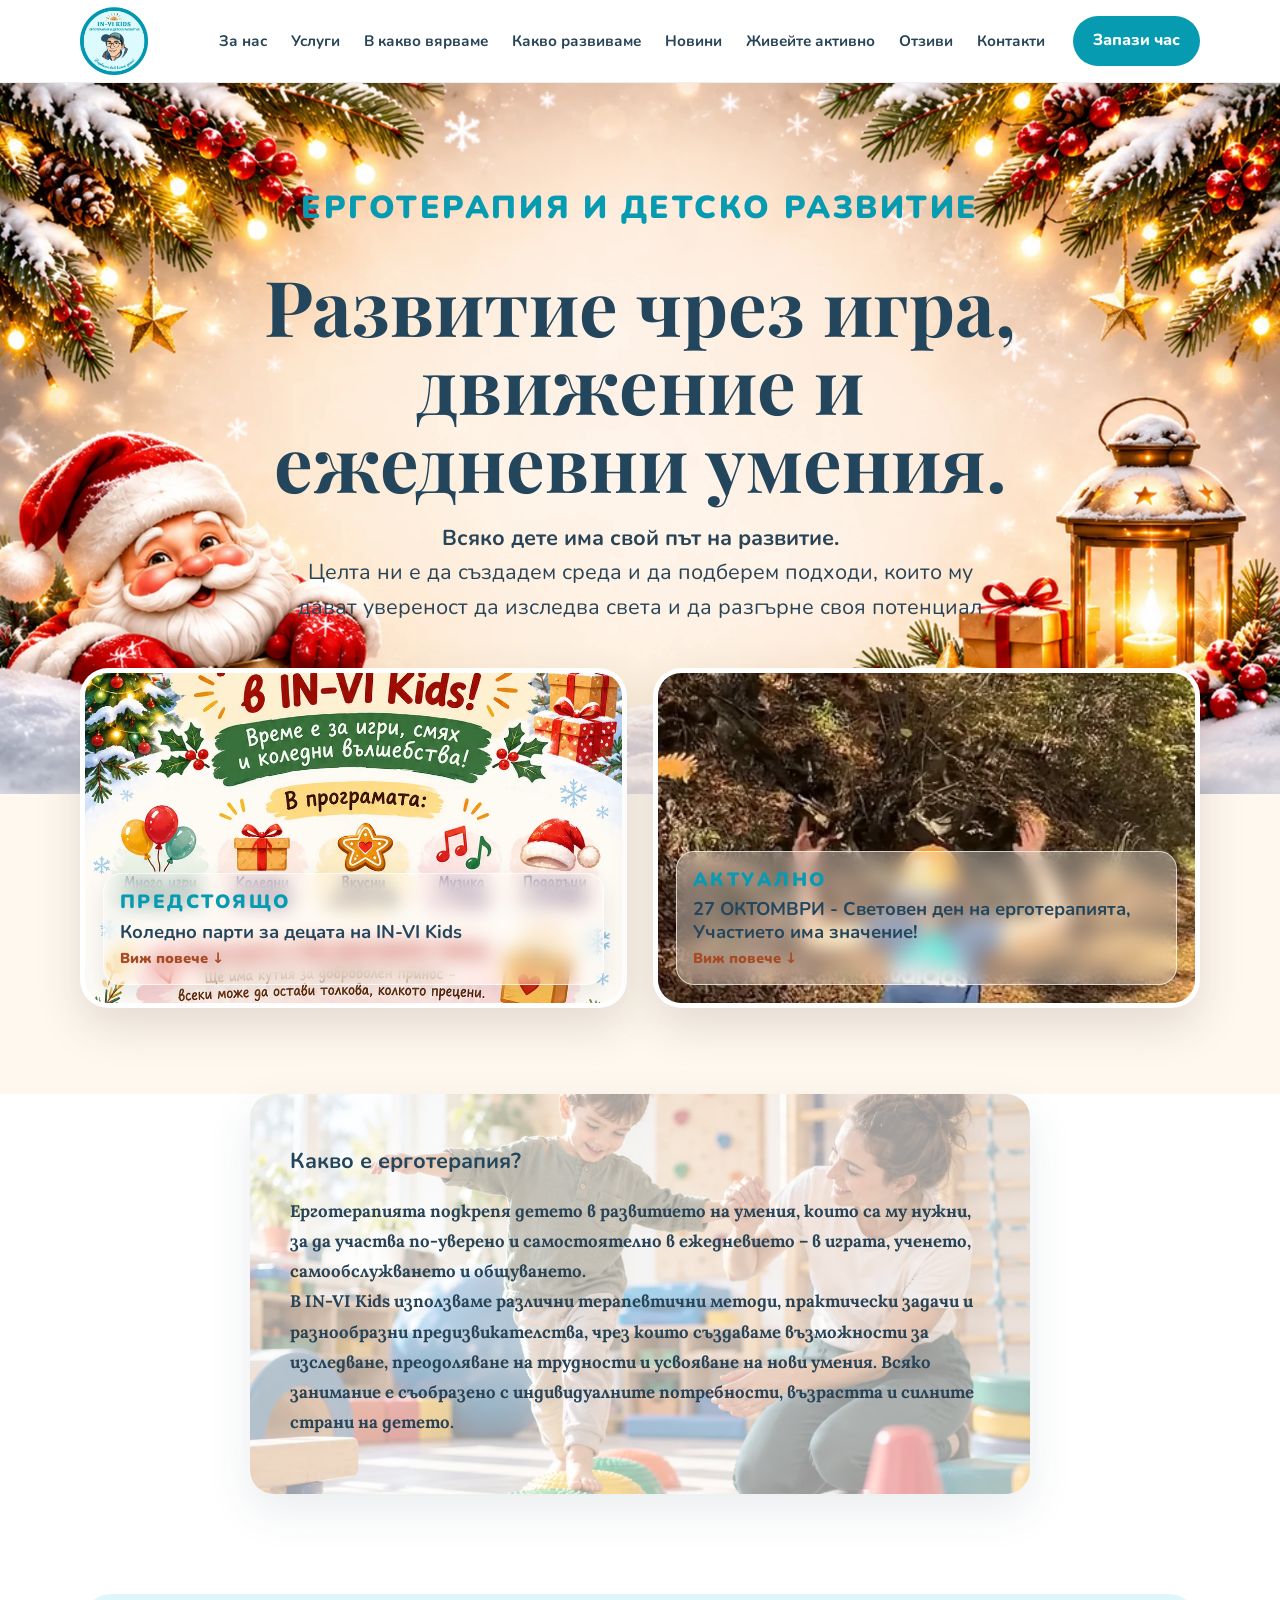
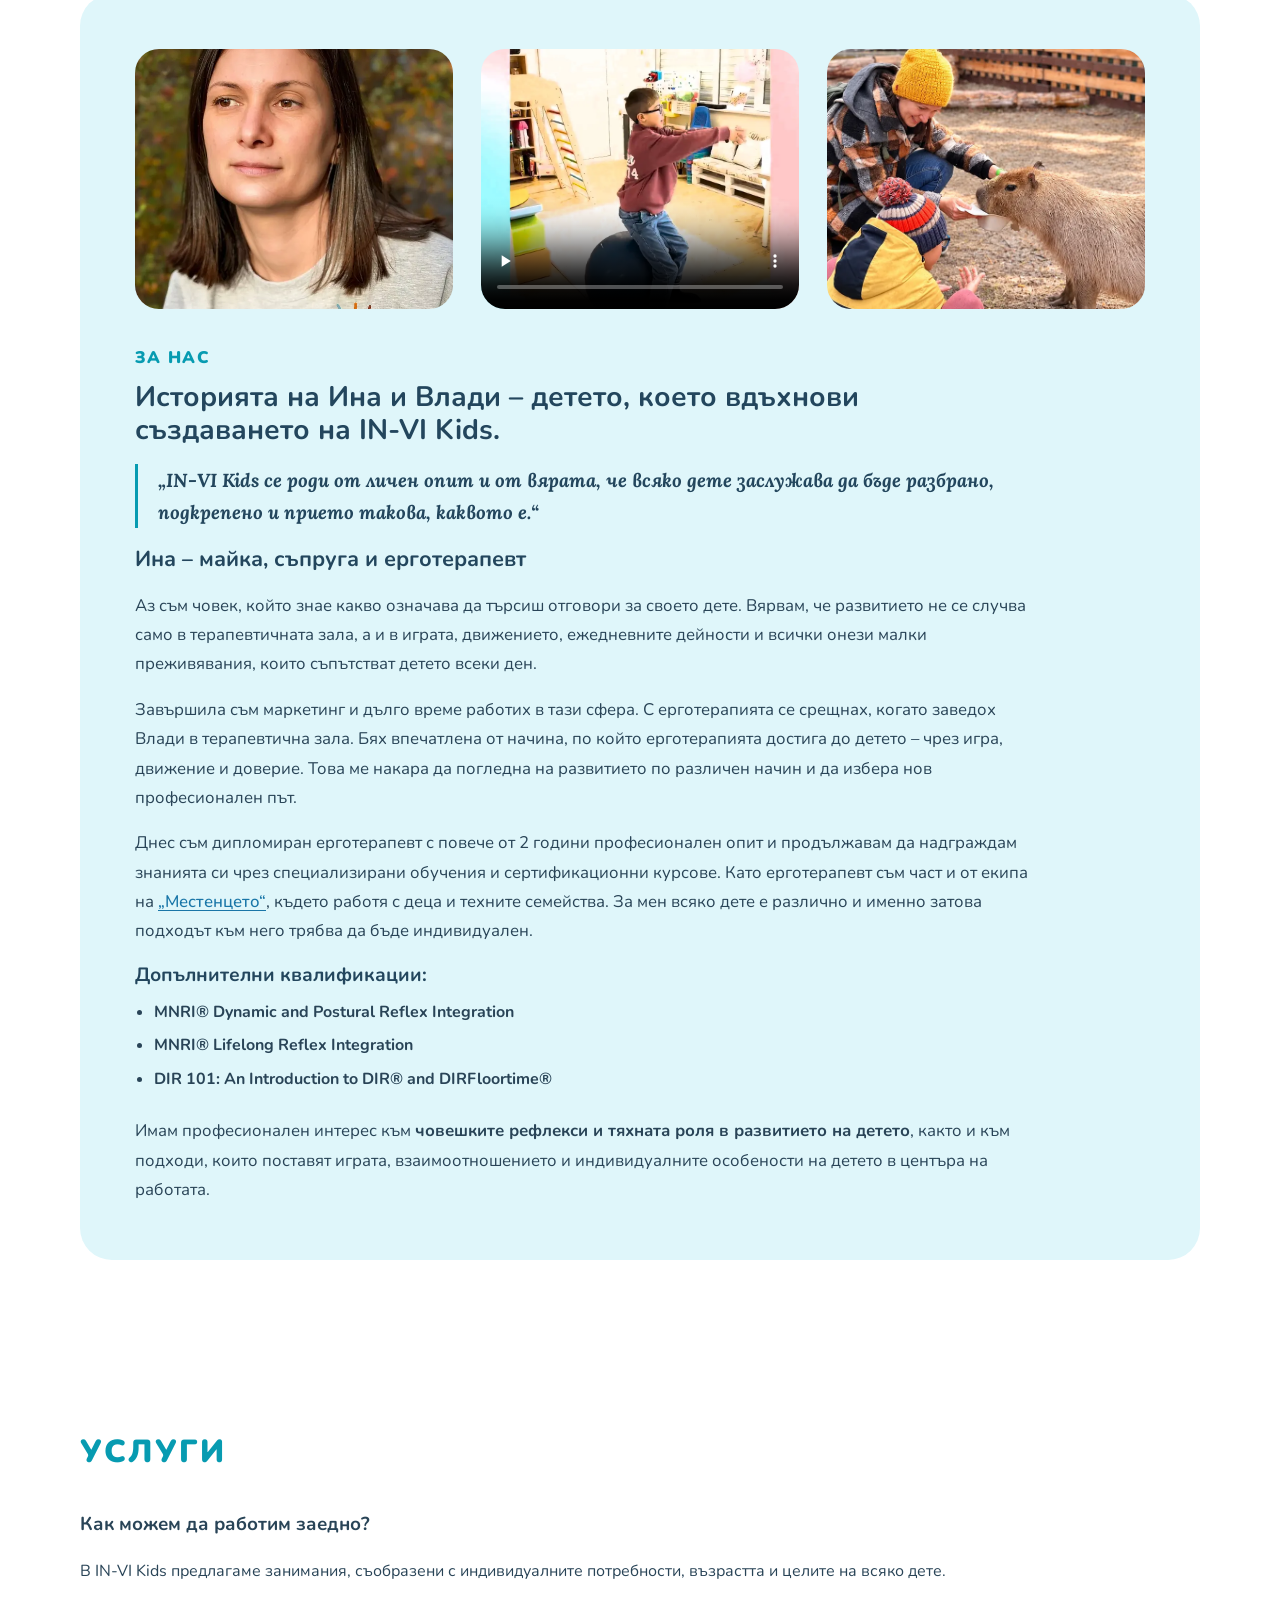
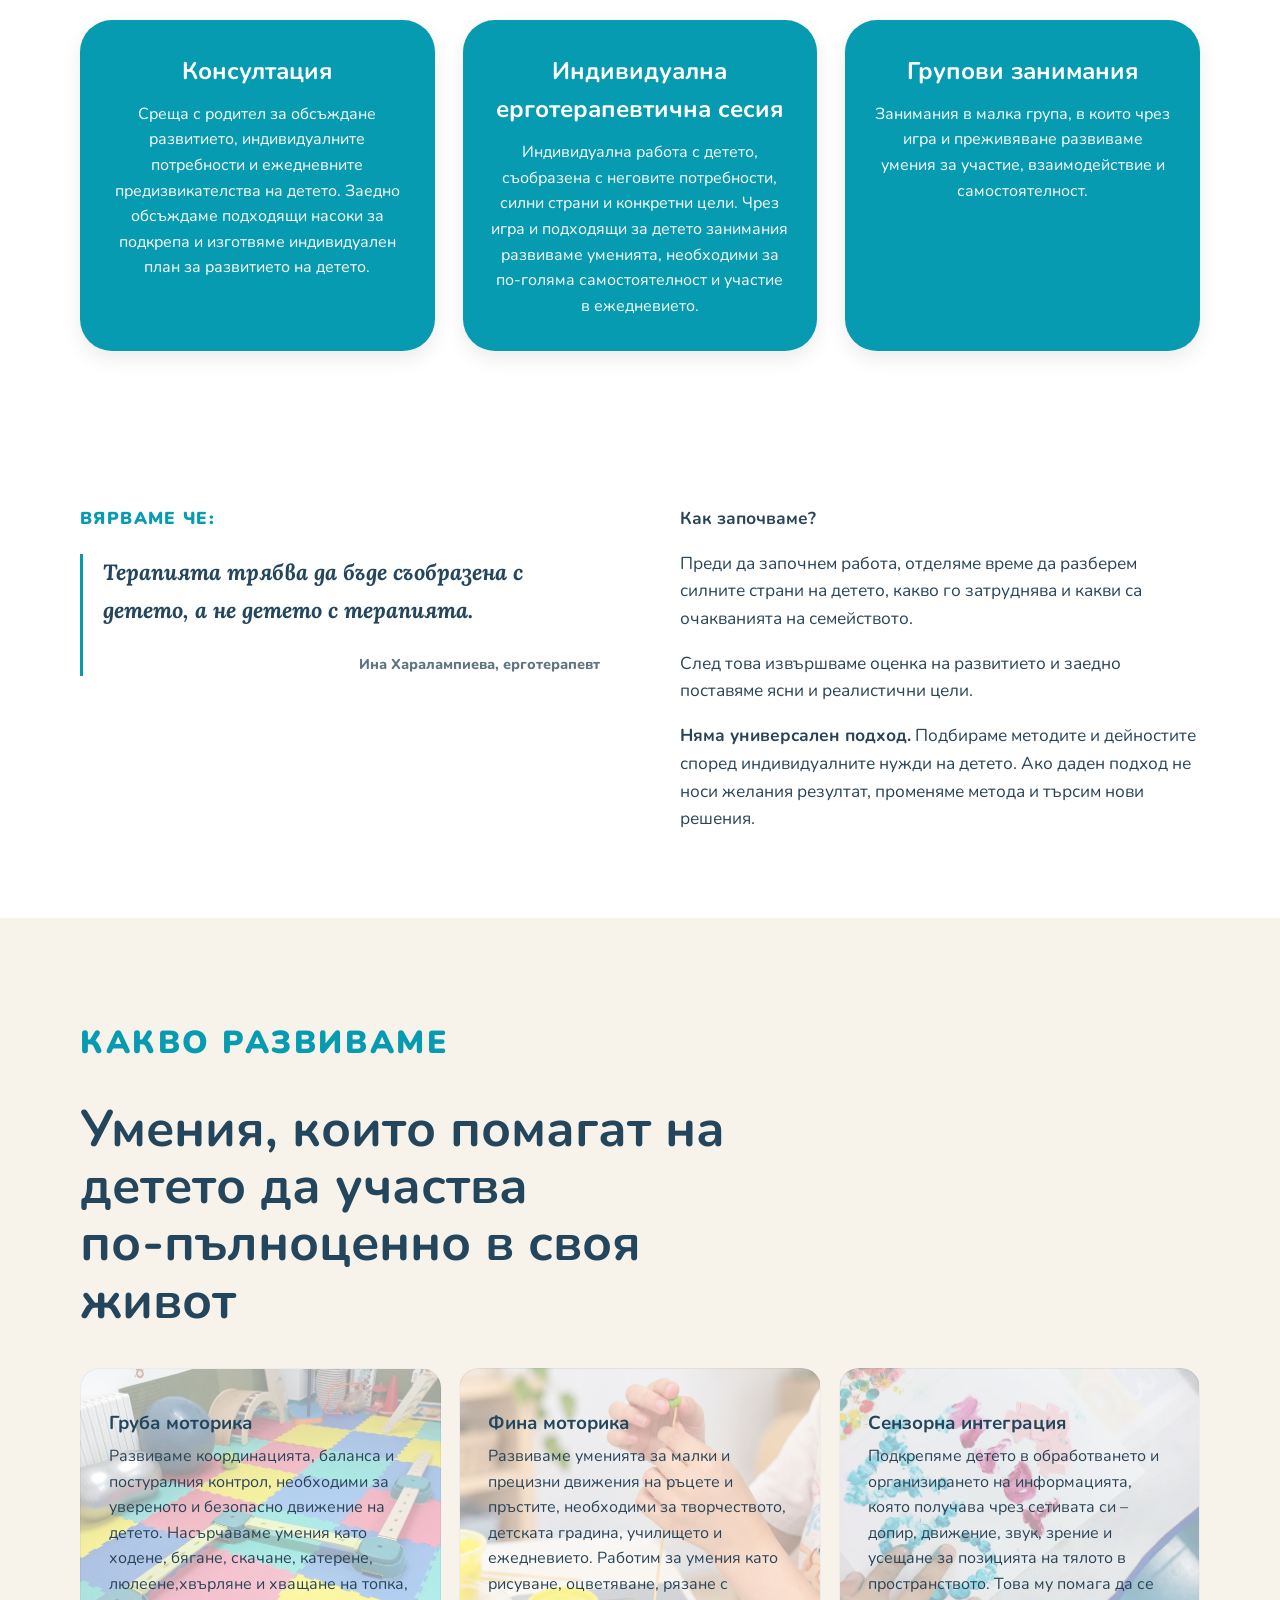
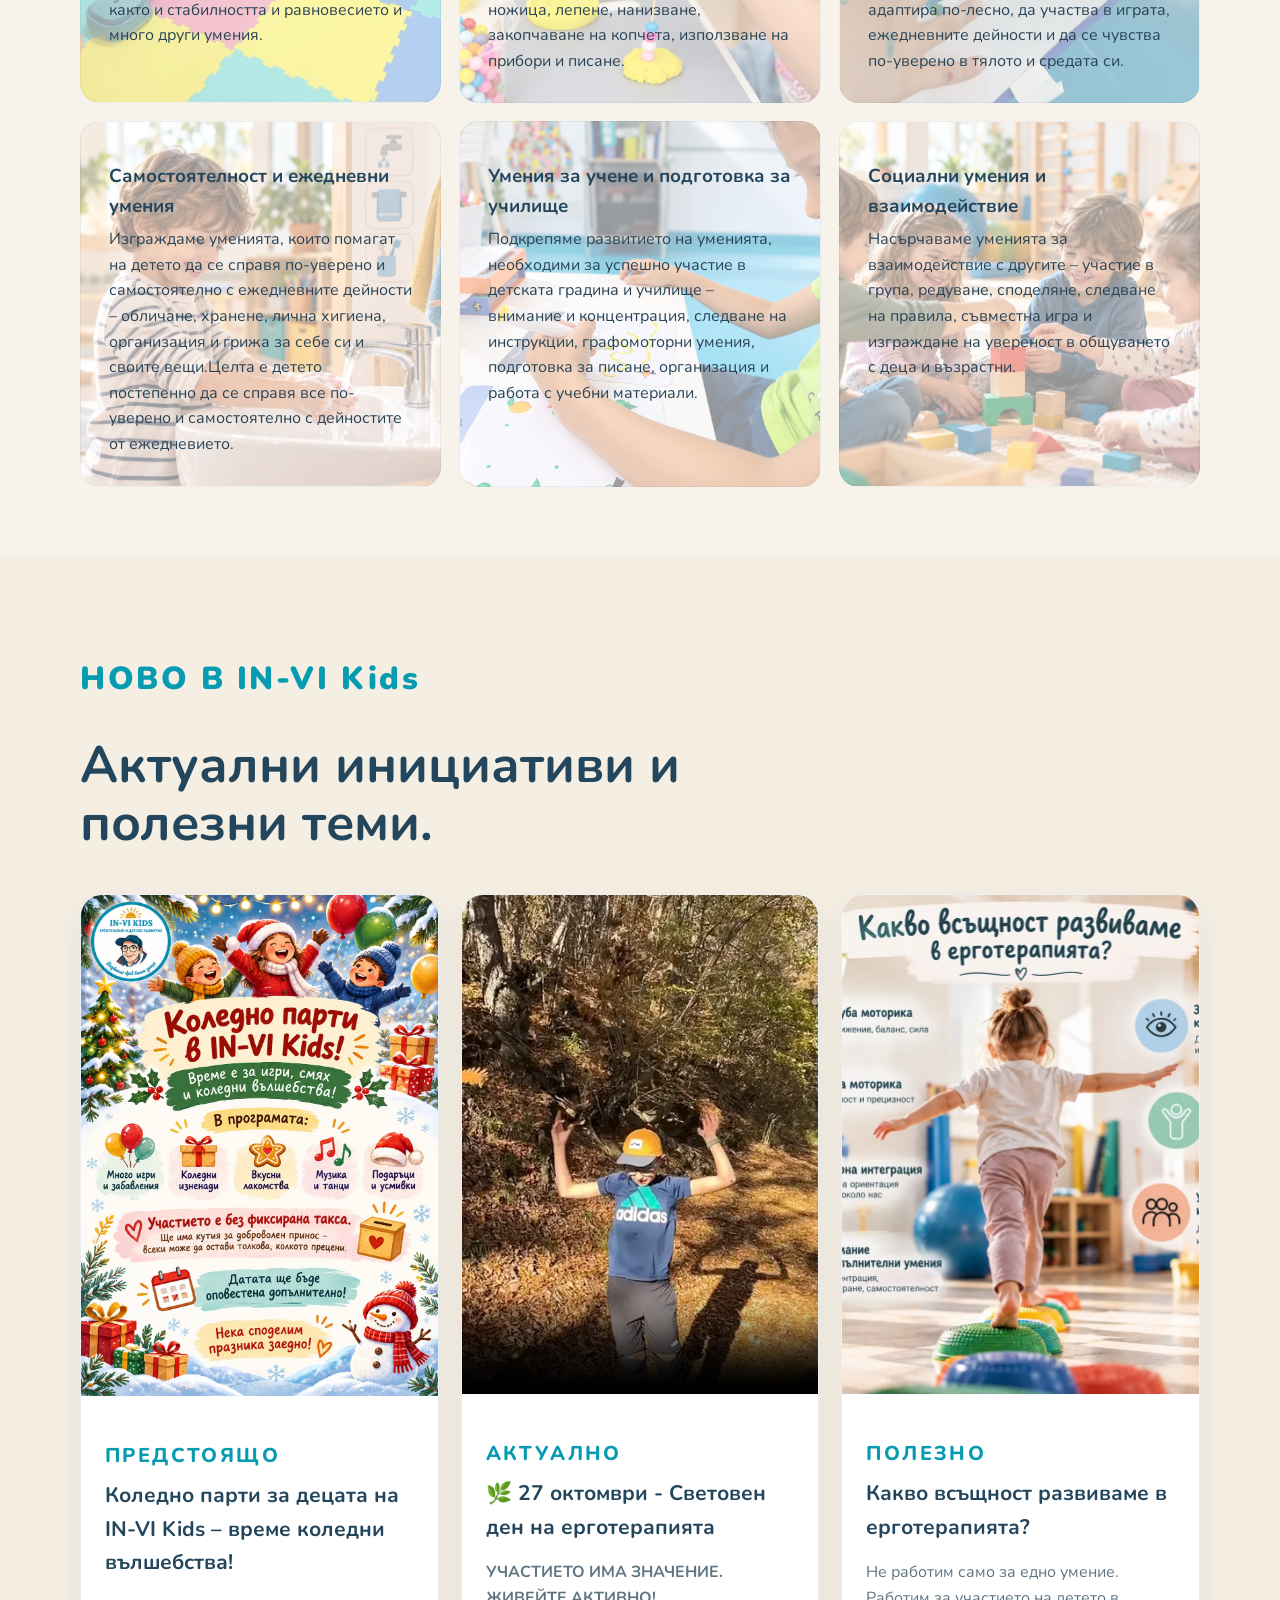
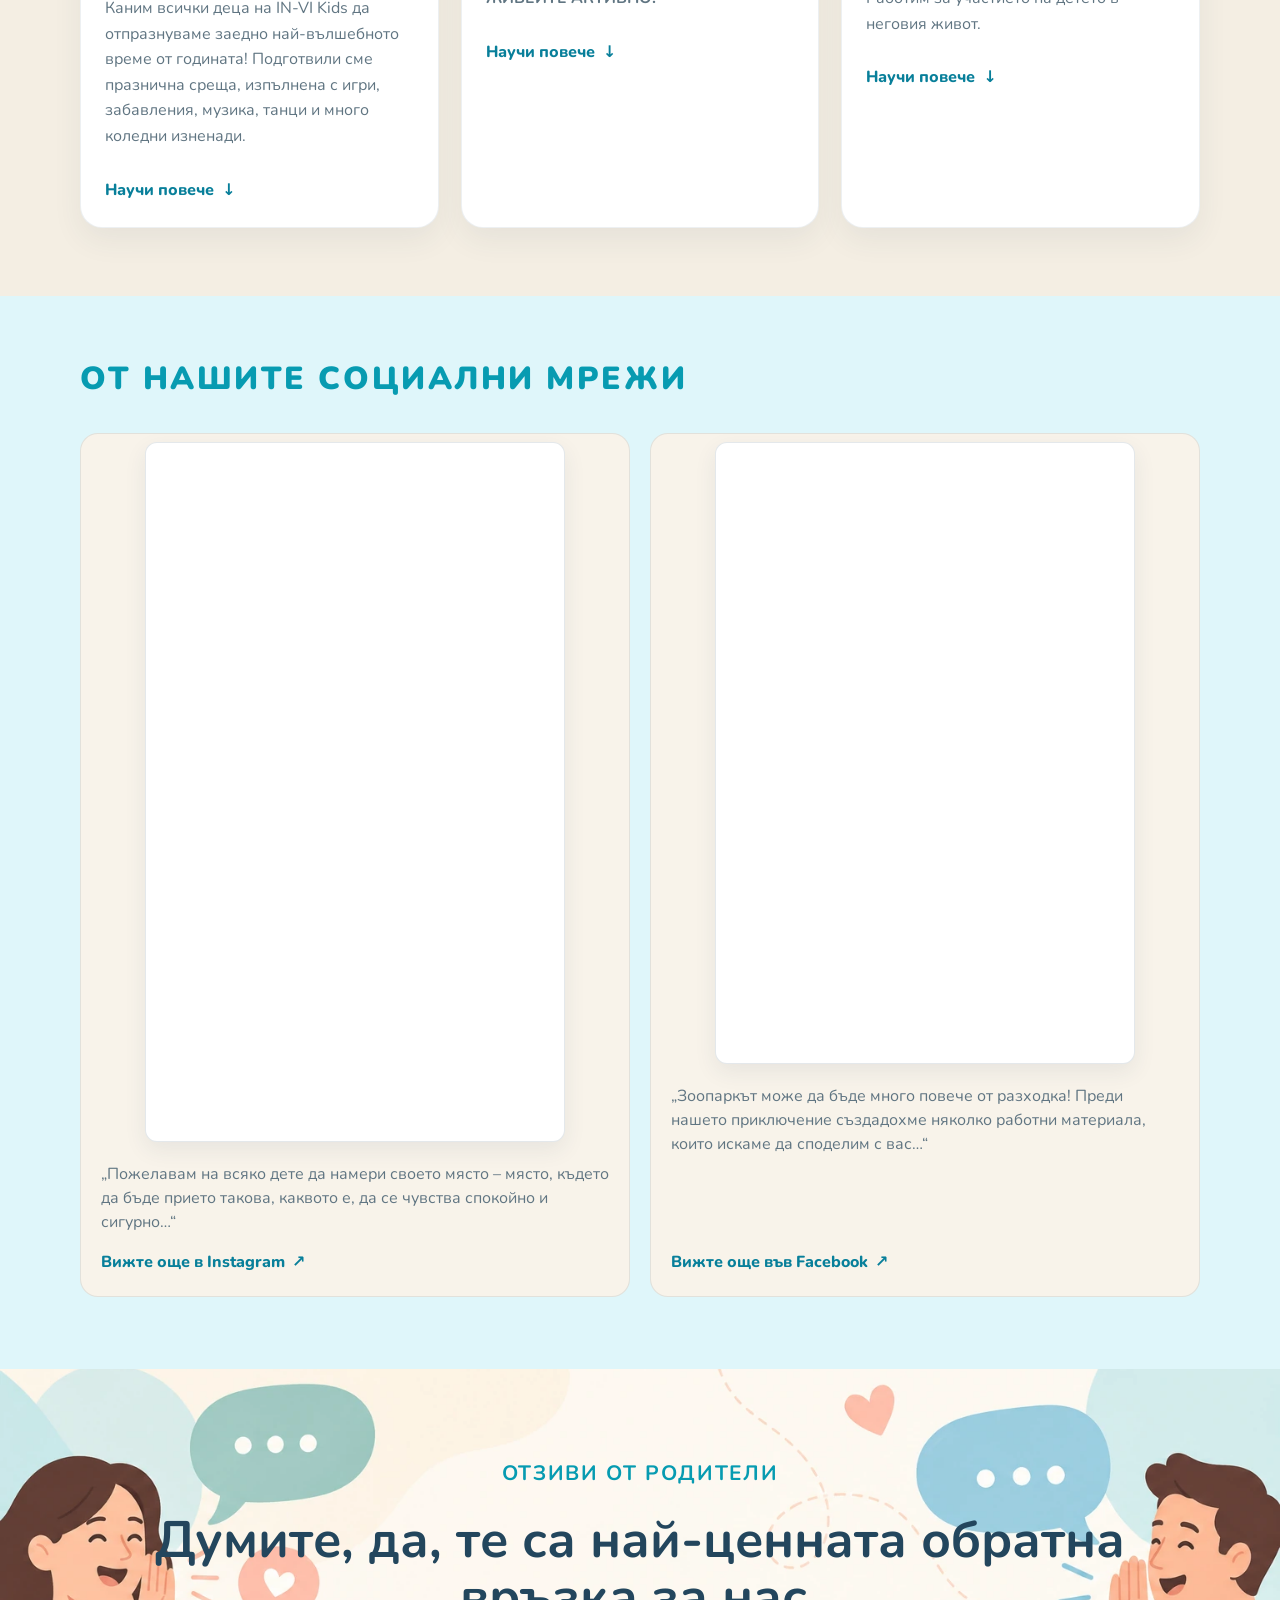
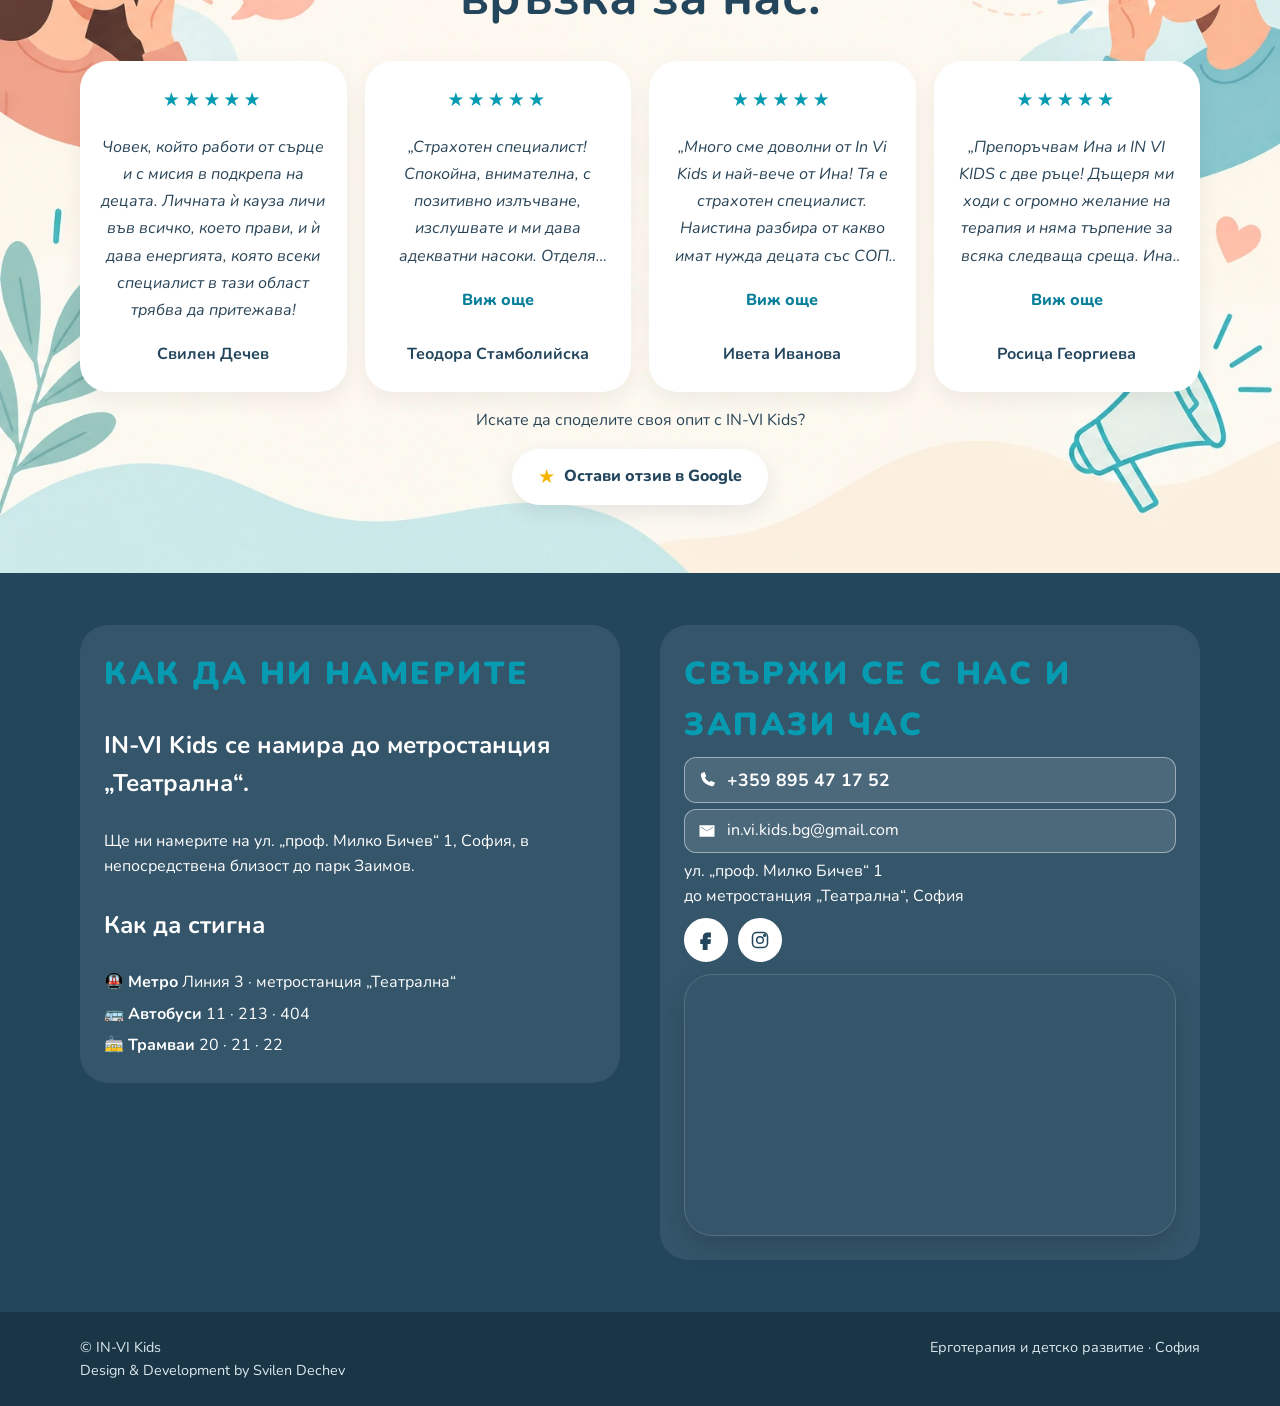
==== index.html @ 61b17acb "Centralize shared site content" ====
<!DOCTYPE html>
<html lang="bg">

<head>
  <meta charset="UTF-8">
  <meta name="viewport" content="width=device-width, initial-scale=1.0">

  <link rel="icon" href="assets/favicon.ico" sizes="any">
  <link rel="icon" type="image/png" sizes="32x32" href="assets/favicon-32x32.png">
  <link rel="icon" type="image/png" sizes="16x16" href="assets/favicon-16x16.png">
  <link rel="apple-touch-icon" href="assets/apple-touch-icon.png">

  <title>IN-VI Kids | Детска ерготерапия в София</title>

  <meta name="description"
    content="IN-VI Kids предлага детска ерготерапия в София – индивидуални и групови терапевтични занимания за деца, подкрепа за сензорното и двигателното развитие и фината моторика.">
  <meta property="og:type" content="website">
  <meta property="og:locale" content="bg_BG">
  <meta property="og:site_name" content="IN-VI Kids">
  <meta property="og:url" content="https://invi-kids.com/">
  <meta property="og:title" content="IN-VI Kids | Детска ерготерапия в София">
  <meta property="og:description"
    content="Детска ерготерапия в София – индивидуални и групови занимания за детското развитие.">
  <meta property="og:image" content="https://invi-kids.com/assets/logo.png">
  <meta property="og:image:width" content="1799">
  <meta property="og:image:height" content="1799">
  <meta property="og:image:type" content="image/png">
  <meta property="og:image:alt" content="Лого на IN-VI Kids">
  <meta name="twitter:card" content="summary">
  <meta name="twitter:title" content="IN-VI Kids | Детска ерготерапия в София">
  <meta name="twitter:description"
    content="Детска ерготерапия в София – индивидуални и групови занимания за детското развитие.">
  <meta name="twitter:image" content="https://invi-kids.com/assets/logo.png">
  <meta name="robots" content="index, follow">

  <link rel="canonical" href="https://invi-kids.com/">
  <link rel="preconnect" href="https://fonts.googleapis.com">
  <link rel="preconnect" href="https://fonts.gstatic.com" crossorigin>
  <link rel="stylesheet" href="https://fonts.googleapis.com/css2?family=Lora:wght@400;500&family=Nunito:wght@400;500;600;700;800&family=Playfair+Display:wght@700&display=swap">
  <link rel="stylesheet" href="style.css?v=contact-map-compact">
  <script src="site-config.js?v=2" defer></script>
  <script src="main.js?v=perf-2" defer></script>
  <script src="christmas.js?v=1" defer></script>

  <script type="application/ld+json">
  {
    "@context": "https://schema.org",
    "@type": "LocalBusiness",
    "@id": "https://invi-kids.com/#business",
    "name": "IN-VI Kids",
    "url": "https://invi-kids.com/",
    "logo": "https://invi-kids.com/assets/logo.webp",
    "telephone": "+359895471752",
    "description": "INVI Kids предлага детска ерготерапия в София с индивидуален подход, 
      игра и терапевтични занимания за деца. Подкрепяме детското развитие, сензорното и 
      двигателното развитие и уменията за фина моторика чрез индивидуални и групови занимания, 
      съобразени с нуждите на детето, включително на деца със СОП.",
    "areaServed": {
      "@type": "City",
      "name": "София",
      "containsPlace": [
      {
      "@type": "Place",
      "name": "Оборище"
      },
      {
      "@type": "Place",
      "name": "Редута"
      },
      {
      "@type": "Place",
      "name": "Подуяне"
      },
       {
      "@type": "Place",
      "name": "Сухата река"
      }
      ]
    },
    "knowsAbout": [
      "детска ерготерапия в София",
      "ерготерапевт за деца",
      "ерготерапия за деца със СОП",
      "детско развитие",
      "сензорно развитие",
      "фина моторика",
      "двигателно развитие",
      "индивидуални и групови занимания",
      "терапевтични занимания за деца"
      
    ],
    "address": {
      "@type": "PostalAddress",
      "streetAddress": "ул. „проф. Милко Бичев“ 1",
      "addressLocality": "София",
      "addressCountry": "BG"
    },
    "sameAs": [
      "https://www.facebook.com/share/1D1tHALR4r/",
      "https://www.instagram.com/in_vi_kids/"
    ]
  }
  </script>
</head>

<body>
  <script>
    // Activate the seasonal hero theme before the main content is parsed,
    // so its CSS background can be requested as early as possible.
    (function () {
      var params = new URLSearchParams(window.location.search);
      var now = new Date();
      var month = now.getMonth();
      var day = now.getDate();
      var previewAutumn = params.get('autumn') === '1';
      var previewChristmas = params.get('christmas') === '1';
      var previewSnow = params.get('snow') === '1';
      var autumn = previewAutumn || (!previewChristmas && !previewSnow &&
        ((month === 9 && day >= 1) || (month === 10 && day <= 30)));
      var christmas = previewChristmas || (month === 11 && day >= 1 && day <= 31);
      if (autumn) document.body.classList.add('autumn-theme');
      if (christmas) document.body.classList.add('christmas-theme');
      var image = autumn ? 'assets/autumn-hero-background.webp' :
        (christmas ? 'assets/christmas-hero-background.webp' : null);
      if (image) {
        var preload = document.createElement('link');
        preload.rel = 'preload';
        preload.as = 'image';
        preload.href = image;
        preload.fetchPriority = 'high';
        document.head.appendChild(preload);
      }
    })();
  </script>
  <div id="lightbox" class="lightbox">
    <button class="lightbox-close" aria-label="Затвори изображението">✕</button>
    <img id="lightbox-image" src="" alt="">
  </div>
  <header class="site-header">
    <div class="container nav-wrap">
      <a class="brand" href="#top" data-site-aria-label="brandHomeLabel">
        <img src="assets/logo.webp" width="256" height="256" data-site-alt="brandName">
      </a>
      <button class="menu-toggle" type="button" aria-label="Отвори меню" aria-expanded="false" aria-controls="main-nav">
        <span></span>
        <span></span>
        <span></span>
      </button>
      <nav class="nav" id="main-nav" aria-label="Основна навигация">
        <a href="#about">За нас</a>
        <a href="#services">Услуги</a>
        <a href="#how">В какво вярваме</a>
        <a href="#skills">Какво развиваме</a>
        <a href="#news">Новини</a>
        <a href="adventures.html">Живейте активно</a>
        <a href="#reviews">Отзиви</a>
        <a href="#find-us">Контакти</a>
      </nav>
      <a class="nav-button" href="#find-us" >Запази час</a>
    </div>
  </header>
  <button class="back-to-top" id="backToTop" aria-label="Върни ме горе">
    <img src="assets/cloud-top.webp" width="384" height="256" alt="">
  </button>
  <main id="top">
    <section class="hero hero-autumn">
      <div class="autumn-decor autumn-decor-one"></div>
      <div class="autumn-decor autumn-decor-two"></div>
      <div class="autumn-decor autumn-decor-three"></div>
      <div class="container">
        <div class="hero-intro">
          <p class="eyebrow">ЕРГОТЕРАПИЯ И ДЕТСКО РАЗВИТИЕ</p>
          <h1>Развитие чрез игра, движение и ежедневни умения.</h1>
          <p class="hero-text"><strong>Всяко дете има свой път на развитие.</strong>
            <br>Целта ни е да създадем среда и да подберем подходи,
            които му дават увереност да изследва света и да разгърне своя потенциал
          </p>
        </div>
        <div class="hero-news">
        

          <!-- СТАР ВАРИАНТ – есенно групово занимание (запазен за справка)
          <article class="hero-banner">
            <img class="lightbox-trigger" src="assets/event-autumn.webp" width="1054" height="1492"
              alt="Предстоящо групово занимание в природата" tabindex="0" role="button">
            <div class="hero-banner-overlay">
              <span>ПРЕДСТОЯЩО</span>
              <h2>Групово занимание сред природата</h2>
              <a href="#news-event">Виж повече ↓</a>
            </div>
          </article>
          -->
          <article class="hero-banner">
            <img class="lightbox-trigger" src="assets/event-christmas.webp" width="1058" height="1487"
              alt="Коледно парти в IN-VI Kids" tabindex="0" role="button">
            <div class="hero-banner-overlay">
              <span>ПРЕДСТОЯЩО</span>
              <h2>Коледно парти за децата на IN-VI Kids</h2>
              <a href="#news-christmas">Виж повече ↓</a>
            </div>
          </article>
            <article class="hero-banner">
            <img class="hero-banner-mobile-image" src="assets/autumn-poster.webp" width="720" height="1280"
              fetchpriority="high" alt="Детско преживяване сред природата">
            <video class="hero-banner-video" muted loop playsinline preload="none"
              poster="assets/autumn-poster.webp" aria-label="Преживявания сред природата">
              <source src="assets/autumn-web.mp4" type="video/mp4">
            </video>
            <div class="hero-banner-overlay">
              <span>АКТУАЛНО </span>
              <h2>27 ОКТОМВРИ - Световен ден на ерготерапията,
                Участието има значение!
              </h2>
              <a href="#news-occupational-day">Виж повече ↓</a>
            </div>
          </article>

          <!-- Банерът за безплатните консултации е запазен за бъдещо активиране. -->
              <!-- <article class="hero-banner">
                <img class="lightbox-trigger" src="assets/free-consultations.webp" width="1567" height="688"
                  alt="Безплатни консултации през септември и октомври" tabindex="0" role="button">
                <div class="hero-banner-overlay">
                  <span>АКТУАЛНО</span>
                  <h2>Безплатни консултации</h2>
                  <a href="#find-us">Научи повече ↓</a>
                </div>
              </article> -->

        </div>
      </div>
    </section>

    <section class="pillars">
      <div class="container pillars-grid pillars-single">
        <article class="pillar">
          <h2>Какво е ерготерапия?</h2>
          <p><strong>Ерготерапията подкрепя детето в развитието на умения, които са му нужни, за да участва
              по-уверено и самостоятелно в ежедневието – в играта, ученето, самообслужването и общуването.
              <br>В <span data-site-text="brandName"></span> използваме различни терапевтични методи, практически задачи и разнообразни
              предизвикателства,
              чрез които създаваме възможности за изследване, преодоляване на трудности и усвояване на нови умения.
              Всяко
              занимание е съобразено с индивидуалните потребности, възрастта и силните страни на детето.</strong></p>
        </article>
      </div>
    </section>

    <section class="section about-section" id="about">
      <div class="container about-card">

        <div class="about-photo">
          <img src="assets/ina.webp" width="634" height="900" fetchpriority="high" decoding="async"
            alt="Ина – създател на IN-VI Kids">

          <video id="about-video" controls muted playsinline preload="none" poster="assets/about-video-poster.webp"
            aria-label="Ина и Влади – историята зад създаването на IN-VI Kids">
            <source src="assets/ergo-vladi.mp4" type="video/mp4">
            Вашият браузър не поддържа видео.
          </video>

          <img src="assets/ina-vladi.webp" width="675" height="900"
            alt="Ина и Влади – историята зад създаването на IN-VI Kids" loading="lazy" decoding="async">
        </div>
        <div class="about-copy">
          <div>
            <p class="section-label">ЗА НАС</p>
            <h3 class="about-story-title">Историята на Ина и Влади – детето, което вдъхнови <br>създаването на <span data-site-text="brandName"></span>.</h3>
          </div>

          <blockquote class="about-intro">
            „<span data-site-text="brandName"></span> се роди от личен опит и от вярата, че всяко дете заслужава да бъде разбрано,
            подкрепено и прието такова, каквото е.“
          </blockquote>

          <h3 class="about-name">Ина – майка, съпруга и ерготерапевт</h3>

          <p>
            Аз съм човек, който знае какво означава да търсиш отговори за своето дете. Вярвам, че развитието не се
            случва
            само в терапевтичната зала, а и в играта, движението, ежедневните дейности и всички онези малки
            преживявания,
            които съпътстват детето всеки ден.
          </p>

          <p>
            Завършила съм маркетинг и дълго време работих в тази сфера. С ерготерапията се срещнах, когато заведох Влади
            в
            терапевтична зала. Бях впечатлена от начина, по който ерготерапията достига до детето – чрез игра, движение
            и доверие.
            Това ме накара да погледна на развитието по различен начин и да избера нов професионален път.
          </p>

          <p>
            Днес съм дипломиран ерготерапевт с повече от 2 години професионален опит и продължавам да надграждам
            знанията си чрез специализирани обучения и
            сертификационни курсове. Като ерготерапевт съм част и от екипа на
            <a href="https://mestenceto.com/" target="_blank" rel="noopener noreferrer" class="external-link">„Местенцето“</a>,
            където работя с деца и техните семейства. За мен всяко дете е различно и именно затова подходът към него
            трябва да бъде индивидуален.
          </p>

          <div class="about-credentials">
            <h3>Допълнителни квалификации:</h3>
            <ul class="about-qualifications">
              <li>MNRI® Dynamic and Postural Reflex Integration</li>
              <li>MNRI® Lifelong Reflex Integration</li>
              <li>DIR 101: An Introduction to DIR® and DIRFloortime®</li>
            </ul>
          </div>
          <p>
            Имам професионален интерес към <strong>човешките рефлекси и тяхната роля в развитието на
              детето</strong>, както и към
            подходи, които поставят играта, взаимоотношението и индивидуалните особености на детето в центъра на
            работата.
          </p>
        </div>
      </div>
    </section>
    <section class="section" id="services">
      <div class="container">
        <p class="section-label">УСЛУГИ</p>
        <h3>Как можем да работим заедно?</h3>
        <p class="section-intro">
          В <span data-site-text="brandName"></span> предлагаме занимания, съобразени с индивидуалните потребности,
          възрастта и целите на всяко дете.
        </p>
        <div class="service-grid">
          <div class="service-card">
            <h3>Консултация</h3>
            <p>
              Среща с родител за обсъждане развитието, индивидуалните потребности и ежедневните предизвикателства на
              детето. Заедно обсъждаме подходящи насоки за подкрепа и изготвяме индивидуален план за развитието на
              детето.
            </p>
          </div>
          <div class="service-card">
            <h3>Индивидуална ерготерапевтична сесия</h3>
            <p>
              Индивидуална работа с детето, съобразена с неговите потребности, силни страни и конкретни цели. Чрез игра
              и подходящи за детето занимания развиваме уменията, необходими за по-голяма самостоятелност и участие в
              ежедневието.
            </p>
          </div>
          <div class="service-card">
            <h3>Групови занимания</h3>
            <p>
              Занимания в малка група, в които чрез игра и преживяване
              развиваме умения за участие, взаимодействие и самостоятелност.
            </p>
          </div>
        </div>
      </div>
    </section>
    <section class="section" id="how">
      <div class="container two-col">
        <div>
          <p class="section-label">ВЯРВАМЕ ЧЕ:</p>
          <blockquote class="about-intro">
            <h3>Терапията трябва да бъде съобразена с детето, а не детето с терапията.</h3>
            <cite>Ина Харалампиева, ерготерапевт</cite>
          </blockquote>
        </div>
        <div>
          <p><strong>Как започваме?</strong></p>
          <p>Преди да започнем работа, отделяме време да разберем силните страни на детето, какво го затруднява и какви
            са очакванията на семейството.</p>
          <p>След това извършваме оценка на развитието и заедно поставяме ясни и реалистични цели.</p>
          <p><strong>Няма универсален подход.</strong> Подбираме методите и дейностите според индивидуалните нужди на
            детето. Ако даден подход не носи желания резултат, променяме метода и търсим нови решения.</p>
        </div>
      </div>
    </section>


    <section class="section skills-section" id="skills">
      <div class="container">
        <div class="section-heading">
          <p class="section-label">КАКВО РАЗВИВАМЕ</p>
          <h2>Умения, които помагат на детето да участва<br>
            по-пълноценно в своя живот
          </h2>
        </div>

        <div class="skills-grid">
          <article class="skill skill-floor">
            <h3>Груба моторика</h3>
            <p>Развиваме координацията, баланса и постуралния контрол, необходими за увереното и безопасно движение на
              детето. Насърчаваме умения като ходене, бягане, скачане, катерене, люлеене,хвърляне и хващане на топка,
              както и стабилността и равновесието и много други умения.
            </p>
          </article>
          <article class="skill skill-motor">
            <h3>Фина моторика</h3>
            <p>Развиваме уменията за малки и прецизни движения на ръцете и пръстите, необходими за
              творчеството,
              детската градина, училището и ежедневието. Работим за умения като рисуване, оцветяване, рязане с ножица,
              лепене, нанизване, закопчаване на копчета, използване на прибори и писане.</p>
          </article>
          <article class="skill skill-sensory">
            <h3>Сензорна интеграция</h3>
            <p>Подкрепяме детето в обработването и организирането на информацията, която получава чрез сетивата си –
              допир, движение, звук, зрение и усещане за позицията на тялото в пространството. Това му помага да се
              адаптира по-лесно, да
              участва в играта, ежедневните дейности и да се чувства по-уверено в тялото и средата си.
            </p>
          </article>
          <article class="skill skill-day-work">
            <h3>Самостоятелност и ежедневни умения</h3>
            <p>Изграждаме уменията, които помагат на детето да се справя по-уверено и самостоятелно с ежедневните
              дейности – обличане, хранене, лична хигиена, организация и грижа за себе си и своите вещи.Целта е детето
              постепенно да се справя все по-уверено и самостоятелно с дейностите от ежедневието.
            </p>
          </article>
          <article class="skill skill-paint">
            <h3>Умения за учене и подготовка за училище</h3>
            <p>Подкрепяме развитието на уменията, необходими за успешно участие в детската градина и училище – внимание
              и концентрация, следване на инструкции, графомоторни умения, подготовка за писане, организация и работа с
              учебни материали.
            </p>
          </article>
          <article class="skill skill-social">
            <h3>Социални умения и взаимодействие</h3>
            <p>Насърчаваме уменията за взаимодействие с другите – участие в група, редуване, споделяне, следване на
              правила, съвместна игра и изграждане на увереност в общуването с деца и възрастни.</p>
          </article>
        </div>
      </div>
    </section>
    <section class="section news-section" id="news">
      <div class="container">
        <div class="section-heading">
          <p class="section-label">НОВО В <span data-site-text="brandName"></span></p>
          <h2>Актуални инициативи и полезни теми.</h2>
        </div>
        <div class="news-grid">
          <!-- Запазена за бъдещо активиране: <article class="news-card" id="news-consultations">
            <div class="news-banner-wrap">
              <img class="lightbox-trigger" src="assets/free-consultations.webp" width="1567" height="688"
                alt="Безплатни консултации през септември и октомври" tabindex="0" role="button">
            </div>
            <div class="news-body">
              <p class="news-tag">Актуално</p>
              <h3>Безплатни консултации през септември и октомври</h3>
              <p>В началото на учебната година <span data-site-text="brandName"></span> предлага възможност за безплатна консултация.</p>
              <div class="news-details" id="news-consultations-details" hidden>
                <p>Консултацията е възможност да споделите какво ви затруднява в ежедневието и да обсъдим дали
                  ерготерапията би била подходяща за вашето дете.</p>
                <p>Подходящо за деца в ранна детска възраст, детска градина и училищна възраст.</p>
                <p><strong>За записване:</strong> свържете се с <span data-site-text="brandName"></span> по телефон или имейл.</p>
                <p><a class="inline-contact-link" href="#find-us">Виж контакти и как да ни намерите →</a></p>
              </div>
              <button class="news-toggle" type="button" aria-expanded="false"
                aria-controls="news-consultations-details">Научи повече <span>↓</span></button>
            </div>
          </article> -->
          <!-- СТАР ВАРИАНТ – есенно групово занимание (запазен за справка)
          <article class="news-card" id="news-event">
            <div class="news-banner-wrap">
              <img class="lightbox-trigger" src="assets/event-autumn.webp" width="636" height="900"
                alt="Есенно групово занимание сред природата" tabindex="0" role="button">
            </div>
            <div class="news-body">
              <p class="news-tag">Предстоящо</p>
              <p>Изнесено терапевтично групово занимание сред природата, в което движението, играта и творчеството се
                срещат.</p>
              <div class="news-details" id="news-event-details" hidden>
                <p>Каним децата на специално групово занимание сред природата. Чрез разнообразни дейности с естествени
                  материали ще изследваме, ще създаваме, ще общуваме и ще развиваме важни умения по естествен и забавен
                  начин.</p>
                <ul>
                  <li>Двигателни игри и предизвикателства с естествени елементи</li>
                  <li>Творчески дейности с листа, шишарки, клонки, кори и други природни материали</li>
                  <li>Развитие на фината моторика и координацията</li>
                  <li>Задачи за внимание, планиране и следване на инструкции</li>
                  <li>Игри за общуване, взаимопомощ и участие в група</li>
                </ul>
                <p><strong>Място:</strong> парк „Борисова градина“<br><strong>Дата:</strong> ще бъде обявена според
                  прогнозата за времето<br><strong>Продължителност:</strong> около 60–90
                  мин.<br><strong>Участие:</strong> с предварително записване.</p>
              </div>
              <button class="news-toggle" type="button" aria-expanded="false" aria-controls="news-event-details">Научи
                повече <span>↓</span></button>
            </div>
          </article>
          -->
          <article class="news-card" id="news-christmas">
            <div class="news-banner-wrap">
              <img class="lightbox-trigger" src="assets/event-christmas.webp" width="1058" height="1487"
                alt="Коледно парти в IN-VI Kids – време за игри, смях и коледни вълшебства" tabindex="0" role="button">
            </div>
            <div class="news-body">
              <p class="news-tag">Предстоящо</p>
              <h3>Коледно парти за децата на IN-VI Kids – време коледни вълшебства!</h3>
              <p>Каним всички деца на IN-VI Kids да отпразнуваме заедно най-вълшебното време от годината!
                Подготвили сме празнична среща, изпълнена с игри, забавления, музика, танци и много коледни изненади.
              </p>
              <div class="news-details" id="news-christmas-details" hidden>
                <p><strong>Очакват ни:</strong></p>
                <ul>
                  <li>Забавни групови игри и весели предизвикателства</li>
                  <li>Балони, музика и танци</li>
                  <li>Коледни изненади и подаръци</li>
                  <li>Вкусни лакомства и празнична почерпка</li>
                  <li>Много усмивки, споделени моменти и коледно настроение</li>
                </ul>
                <p><strong>Място:</strong> IN-VI Kids<br>
                  <strong>Дата:</strong> ще бъде обявена допълнително<br>
                  <strong>Продължителност:</strong> около 90–120 мин.<br>
                  <strong>Участие:</strong> без фиксирана такса.
                </p>
                <p>Ще има кутия за доброволен принос – всеки може да остави сума по собствена преценка.</p>
                <p>
                  <a class="inline-contact-link" href="#find-us">Запишете се</a>,
                  за да можем да подготвим незабравимо преживяване за всички деца!
                </p>
                <p><strong>Нека споделим празника заедно!</strong> 🎄</p>
              </div>

              <button class="news-toggle" type="button" aria-expanded="false"
                aria-controls="news-christmas-details">Научи повече <span>↓</span></button>
            </div>
          </article>

          <article class="news-card" id="news-occupational-day">
            <div class="news-banner-wrap">
              <video class="news-banner-video" muted playsinline controls preload="none"
                poster="assets/autumn-poster.webp" aria-label="Видео от IN-VI Kids за Световния ден на ерготерапията">
                <source src="assets/autumn-web.mp4" type="video/mp4">
              </video>
            </div>
            <div class="news-body">
              <p class="news-tag">Актуално</p>
              <h3>🌿 27 октомври - Световен ден на ерготерапията</h3>
              <p><strong>УЧАСТИЕТО ИМА ЗНАЧЕНИЕ. ЖИВЕЙТЕ АКТИВНО!</strong></p>
              <div class="news-details" id="news-occupational-day-details" hidden>
                <p>Днес, в Световния ден на ерготерапията, мотото „Участието има значение“ ни провокира да стартираме с
                  нещо ново в <span data-site-text="brandName"></span> — да ви насърчим да излезете от рутината на ежедневието и да откривате нови
                  места заедно с децата си.</p>
                <p>Разходките сред природата и посещението на непознати места са чудесен начин да опознаваме света около
                  нас, да си подаряваме нови преживявания и да създаваме спомени заедно.</p>
                <p>Терапията е важна подкрепа, но не бива да заема централно място в живота на детето. Тя е част от
                  пътя.</p>
                <p>Истинският живот се случва навън — сред природата, в общуването, в срещите с нови хора, места и
                  предизвикателства.</p>
                <p>Такива преживявания често изглеждат сложни, изискващи организация и планиране, а всъщност е
                  достатъчно просто да тръгнем.</p>
                <p>С тази инициатива искаме да ви вдъхновим да правите крачки извън обичайното ежедневие и да търсите
                  възможности за децата си да участват в колкото може повече интересни за тях неща.</p>
                <p>А ние ще споделяме с вас наши подобни преживявания, открития и идеи за повече време навън. 🌿</p>
                <p><strong>УЧАСТИЕТО ИМА ЗНАЧЕНИЕ. ЖИВЕЙТЕ АКТИВНО!</strong></p>
                <p>Повече за инициативата <a class="adventure-album-link" href="adventures.html">тук</a>.</p>
              </div>
              <button class="news-toggle" type="button" aria-expanded="false"
                aria-controls="news-occupational-day-details">Научи повече <span>↓</span></button>
            </div>
          </article>
          <article class="news-card" id="news-development">
            <div class="news-visual news-nature"><img class="lightbox-trigger" src="assets/what-is-ergo.webp"
                width="1200" height="1000" alt="Дете в терапевтично занимание за детско развитие в IN-VI Kids"
                tabindex="0" role="button" loading="lazy" decoding="async"></div>
            <div class="news-body">
              <p class="news-tag">Полезно</p>
              <h3>Какво всъщност развиваме в ерготерапията?</h3>
              <p>Не работим само за едно умение. Работим за участието на детето в неговия живот.</p>
              <div class="news-details" id="news-development-details" hidden>
                <p>Фината и грубата моторика, балансът и координацията, вниманието, моторното планиране, сензорната
                  преработка, зрително-моторната координация, социалните умения и самостоятелността са умения, които
                  имат смисъл, когато помагат на детето да участва по-уверено в ежедневието.</p>
                <p>Терапията започва в кабинета, но промяната се случва всеки ден – у дома, в детската градина, в
                  училище, в играта и в реалните преживявания.</p>
                <p><a class="inline-contact-link" href="#skills">Виж какво развиваме →</a></p>
              </div>
              <button class="news-toggle" type="button" aria-expanded="false"
                aria-controls="news-development-details">Научи повече <span>↓</span></button>
            </div>
          </article>
        </div>
      </div>
    </section>
    <section class="social-highlights" aria-labelledby="social-highlights-title">
      <div class="container">
        <div class="social-highlights-heading">
          <p class="section-label">ОТ НАШИТЕ СОЦИАЛНИ МРЕЖИ</p>
          <!-- <h2 id="social-highlights-title">IN-VI Kids</h2> -->
        </div>
        <div class="social-post-grid">
          <article class="social-post">
            <div class="instagram-embed-wrap">
              <iframe src="https://www.instagram.com/p/DdTJzUQDj6S/embed/" title="Instagram публикация от IN-VI Kids"
                loading="lazy" frameborder="0" allowtransparency="true" allowfullscreen>
              </iframe>
            </div>
            <div class="social-post-content social-post-content-instagram">
              <p class="social-post-caption-preview">
                „Пожелавам на всяко дете да намери своето място – място, където да бъде прието такова, каквото е, да се
                чувства спокойно и сигурно…“
              </p>
              <a href="https://www.instagram.com/p/DdTJzUQDj6S/" target="_blank" rel="noopener">
                Вижте още в Instagram <span aria-hidden="true">↗</span>
              </a>
            </div>
          </article>
          <article class="social-post">
            <div class="facebook-embed-wrap">
              <iframe
                src="https://www.facebook.com/plugins/post.php?href=https%3A%2F%2Fwww.facebook.com%2Fpermalink.php%3Fstory_fbid%3D122103931976507729%26id%3D61565231890538&amp;show_text=true&amp;width=420"
                title="Публикация на IN-VI Kids във Facebook" loading="lazy" scrolling="no" frameborder="0"
                allow="autoplay; clipboard-write; encrypted-media; picture-in-picture; web-share" allowfullscreen>
              </iframe>
            </div>
            <div class="social-post-content social-post-content-facebook">
              <p class="social-post-caption-preview">
                „Зоопаркът може да бъде много повече от разходка! Преди нашето приключение създадохме няколко работни
                материала, които искаме да споделим с вас…“
              </p>
              <a href="https://www.facebook.com/permalink.php?story_fbid=122103931976507729&amp;id=61565231890538"
                target="_blank" rel="noopener">
                Вижте още във Facebook <span aria-hidden="true">↗</span>
              </a>
            </div>
          </article>
        </div>
      </div>
    </section>

    <section class="section reviews-section" id="reviews">
      <div class="container reviews-content">
        <p class="section-label">ОТЗИВИ ОТ РОДИТЕЛИ</p>
        <h2>Думите, да, те са най-ценната обратна връзка за нас.</h2>
        <div class="reviews-grid">
          <div class="review-card">
            <div class="review-stars">★★★★★</div>
            <p>
              Човек, който работи от сърце и с мисия в подкрепа на децата. Личната ѝ кауза личи във всичко, което прави,
              и ѝ дава енергията, която всеки специалист в тази област трябва да притежава!
            </p>
            <span>Свилен Дечев</span>
            <a class="review-google-link" href="https://share.google/Uc4KkZx5M30qCc33X" target="_blank" rel="noopener noreferrer" aria-label="Прочетете отзива за IN-VI Kids в Google">
              <!-- <br>Виж отзива в Google → -->
            </a>
          </div>

          <div class="review-card">
            <div class="review-stars">★★★★★</div>
            <p class="review-preview">
              „Страхотен специалист! Спокойна, внимателна, с позитивно излъчване, изслушвате и ми дава адекватни насоки.
              Отделя необходимото време и работи активно с детето ми. Обяснява всичко спокойно и на разбираем език.
              Препоръчвам!!!“
            </p>
            <button class="review-toggle" type="button" aria-expanded="false">Виж още</button>
            <span>Теодора Стамболийска</span>
          </div>


          <div class="review-card">
            <div class="review-stars">★★★★★</div>
            <p class="review-preview">
              „Много сме доволни от In Vi Kids и най-вече от Ина! Тя е страхотен специалист. Наистина разбира от какво
              имат нужда децата със СОП и много помага и на мен да ги разбирам по-добре. Много слънчев, спокоен и
              позитивен човек. Има нещо магично в начина, по който работи с децата, истинска Мери Попинс за нашите
              специални деца. Препоръчвам мястото с две ръце!"
            </p>
            <button class="review-toggle" type="button" aria-expanded="false">Виж още</button>
            <span>Ивета Иванова</span>
          </div>

          <div class="review-card">
            <div class="review-stars">★★★★★</div>
            <p class="review-preview">
              „Препоръчвам Ина и IN VI KIDS с две ръце! Дъщеря ми ходи с огромно желание на терапия и няма търпение за
              всяка следваща среща. Ина подхожда със сърце, отговорност и професионализъм към децата! Радваме се, че
              животът ни срещна с нея! ❤️“
            </p>
            <button class="review-toggle" type="button" aria-expanded="false">Виж още</button>
            <span>Росица Георгиева</span>
          </div>
        </div>
        <div class="reviews-invite">
          <p>Искате да споделите своя опит с <span data-site-text="brandName"></span>?</p>
          <a class="google-review-button" href="https://g.page/r/Cda5s3u3iZr2EAE/review" target="_blank" rel="noopener">
            <span class="google-star">★</span>
            Остави отзив в Google
          </a>
        </div>
      </div>
    </section>
    <section class="contact-section" id="find-us">
      <div class="container contact-grid">
        <div>
          <div class="contact-box">
            <p class="section-label">КАК ДА НИ НАМЕРИТЕ</p>
            <h2><span data-site-text="contactHeading"></span></h2>
            <p><span data-site-text="addressIntro"></span></p>
            <h2 data-site-text>Как да стигна</h2>
            <div><strong data-site-text>🚇 Метро </strong><span data-site-text="metroDetails"></span></div>
            <div><strong data-site-text>🚌 Автобуси </strong><span data-site-text="busDetails"></span></div>
            <div><strong data-site-text>🚋 Трамваи </strong><span data-site-text="tramDetails"></span></div>
          </div>
        </div>
        <div class="contact-box">
          <p class="section-label" >СВЪРЖИ СЕ С НАС И ЗАПАЗИ ЧАС</p>
          <a class="contact-phone" data-site-href="phoneHref">
            <svg viewBox="0 0 24 24" aria-hidden="true">
              <path
                d="M6.6 3.2 9 2.5l2.1 5.1-1.8 1.5a15.3 15.3 0 0 0 5.6 5.6l1.5-1.8 5.1 2.1-.7 2.4a2.8 2.8 0 0 1-3.1 2C10.2 18 6 13.8 4.6 6.3a2.8 2.8 0 0 1 2-3.1Z" />
            </svg>
            <strong data-site-text="phoneDisplay"></strong>
          </a>
          <a class="contact-email" data-site-href="emailHref">
            <svg viewBox="0 0 24 24" aria-hidden="true">
              <path d="M3 5h18v14H3V5Zm2 2v.7l7 4.6 7-4.6V7l-7 4.6L5 7Z" />
            </svg>
            <span data-site-text="email"></span>
          </a>
          <p><span data-site-text="addressStreet"></span><br><span data-site-text="addressArea"></span></p>
          <div class="social-links">
            <a data-site-href="facebookUrl" target="_blank" rel="noopener" aria-label="Facebook"
              title="Facebook">
              <svg viewBox="0 0 24 24" aria-hidden="true">
                <path d="M14 8h3V4h-3c-3.3 0-5 1.9-5 5v3H6v4h3v8h4v-8h3.5l.5-4H13V9c0-.7.3-1 1-1Z" />
              </svg>
            </a>
            <a data-site-href="instagramUrl" target="_blank" rel="noopener" aria-label="Instagram"
              title="Instagram">
              <svg viewBox="0 0 24 24" aria-hidden="true">
                <rect x="3" y="3" width="18" height="18" rx="5" />
                <circle cx="12" cy="12" r="4" />
                <circle cx="17.5" cy="6.5" r="1" />
              </svg>
            </a>
          </div>
          <div class="contact-map">
            <iframe
              data-site-src="mapEmbedUrl"
              title="Местоположение на IN-VI Kids" loading="lazy" referrerpolicy="no-referrer-when-downgrade">
            </iframe>
          </div>
        </div>
      </div>
    </section>
  </main>
  <footer>
    <div class="container footer-wrap">
      <span>© <span data-site-text="brandName"></span>
        <br>Design & Development by Svilen Dechev
      </span>
      <span >Ерготерапия и детско развитие · София</span>
    </div>
  </footer>

</body>

</html>
---- style.css ----
:root {
  --turquoise: #079bb1;
  --turquoise-light: #dff6fa;
  --navy: #23465d;
  --cream: #f8f3ea;
  --text: #294457;
  --shadow: 0 16px 45px rgba(35, 70, 93, .10);
}

* {
  box-sizing: border-box;
}

html {
  scroll-behavior: smooth;
}

body {
  margin: 0;
  font-family: "Nunito", system-ui, sans-serif;
  color: var(--text);
  background: #fff;
  line-height: 1.6;
  overflow-x: hidden;
}

a {
  color: inherit;
  text-decoration: none;
}

.container {
  width: min(1120px, calc(100% - 40px));
  margin: 0 auto;
}

/* =========================
   HEADER / NAVIGATION
   ========================= */

.site-header {
  position: sticky;
  top: 0;
  z-index: 20;
  background: rgba(255, 255, 255, .94);
  backdrop-filter: blur(12px);
  border-bottom: 1px solid rgba(35, 70, 93, .08);
}

.nav-wrap {
  min-height: 82px;
  display: flex;
  align-items: center;
  gap: 28px;
}

.brand img {
  width: 68px;
  height: 68px;
  display: block;
}

.nav {
  display: flex;
  gap: 24px;
  margin-left: auto;
  font-weight: 700;
  font-size: .95rem;
}

.nav a:hover {
  color: var(--turquoise);
}

.nav-button,
.button {
  display: inline-flex;
  align-items: center;
  justify-content: center;
  border-radius: 999px;
  padding: 12px 20px;
  font-weight: 800;
}

.nav-button {
  background: var(--turquoise);
  color: white;
}

.service-grid {
  display: grid;
  grid-template-columns: repeat(3, 1fr);
  gap: 28px;
  margin-top: 35px;
}

.service-card {
  background: var(--turquoise);
  color: white;
  border-radius: 32px;
  padding: 32px 28px;
  min-height: 180px;
  display: flex;
  flex-direction: column;
  justify-content: flex-start;
  text-align: center;
  box-shadow: 0 8px 20px rgba(0, 0, 0, 0.08);
}

.service-card h3 {
  margin: 0 0 12px;
  color: white;
  font-size: 1.5rem;
}

.service-card p {
  margin: 0;
  color: white;
  line-height: 1.6;
}

/* Mobile menu button */
.menu-toggle {
  display: none;
  width: 44px;
  height: 44px;
  padding: 9px;
  border: 0;
  border-radius: 12px;
  background: var(--turquoise);
  cursor: pointer;
  flex-direction: column;
  align-items: center;
  justify-content: center;
  gap: 5px;
  flex-shrink: 0;
}

.menu-toggle span {
  display: block;
  width: 22px;
  height: 2px;
  border-radius: 2px;
  background: white;
  transition: transform .2s ease, opacity .2s ease;
}

.menu-toggle.is-open span:nth-child(1) {
  transform: translateY(7px) rotate(45deg);
}

.menu-toggle.is-open span:nth-child(2) {
  opacity: 0;
}

.menu-toggle.is-open span:nth-child(3) {
  transform: translateY(-7px) rotate(-45deg);
}

/* =========================
   HERO
   ========================= */

.hero {
  overflow: hidden;
  background: linear-gradient(135deg, var(--turquoise-light), #fff 62%);
  padding: 80px 0 100px;
}

.hero h1 {
  margin: 12px 0 22px;
  font-family: "Playfair Display", Georgia, serif;
  font-size: clamp(3rem, 6vw, 5.2rem);
  line-height: 1.02;
  color: var(--navy);
}

.hero h1 span {
  color: var(--turquoise);
}

.eyebrow,
.section-label {
  color: var(--turquoise);
  font-weight: 900;
  letter-spacing: .08em;
  font-size: 1.99rem;
}

.hero-text {
  max-width: 650px;
  font-size: 1.35rem;
}

/* Autumn hero */
.hero-autumn {
  position: relative;
  overflow: hidden;
  padding: 68px 0 86px;
  background:
    radial-gradient(circle at 8% 18%, rgba(226, 142, 51, .20) 0 9%, transparent 10%),
    radial-gradient(circle at 94% 24%, rgba(192, 76, 37, .14) 0 8%, transparent 9%),
    radial-gradient(circle at 86% 88%, rgba(119, 139, 87, .16) 0 11%, transparent 12%),
    linear-gradient(135deg, #f8f0df 0%, #fffaf2 48%, #edf5e9 100%);
}

.hero-autumn::before,
.hero-autumn::after {
  content: "";
  position: absolute;
  width: 230px;
  height: 230px;
  border-radius: 50%;
  opacity: .42;
  pointer-events: none;
}

.hero-autumn::before {
  left: -110px;
  top: 120px;
  background: radial-gradient(circle, #e87528 0 2%, transparent 3%);
  background-size: 24px 24px;
  transform: rotate(18deg);
}

.hero-autumn::after {
  right: -120px;
  bottom: 40px;
  background: radial-gradient(circle, #718b57 0 2%, transparent 3%);
  background-size: 27px 27px;
  transform: rotate(-14deg);
}

.autumn-decor {
  position: absolute;
  pointer-events: none;
  opacity: .35;
}

.autumn-decor-one {
  width: 170px;
  height: 90px;
  left: 3%;
  top: 18px;
  border-top: 3px solid #b85d2e;
  border-radius: 50%;
  transform: rotate(-18deg);
}

.autumn-decor-two {
  width: 180px;
  height: 95px;
  right: 4%;
  top: 58px;
  border-top: 3px solid #718b57;
  border-radius: 50%;
  transform: rotate(15deg);
}

.autumn-decor-three {
  width: 150px;
  height: 70px;
  left: 42%;
  bottom: 12px;
  border-top: 3px solid #d78a36;
  border-radius: 50%;
  transform: rotate(7deg);
}

.hero-intro {
  position: relative;
  z-index: 2;
  max-width: 780px;
  margin: 0 auto 44px;
  text-align: center;
}

.hero-intro .hero-text {
  margin: 0 auto;
  max-width: 700px;
}

.hero-intro h1 {
  margin-bottom: 20px;
}

.hero-news {
  position: relative;
  z-index: 2;
  display: grid;
  grid-template-columns: repeat(2, 1fr);
  gap: 26px;
  max-width: 1120px;
  margin: 0 auto;
}

.hero-banner {
  position: relative;
  min-width: 0;
  overflow: hidden;
  border-radius: 28px;
  background: #fff;
  box-shadow: 0 18px 45px rgba(70, 55, 35, .15);
  border: 5px solid rgba(255, 255, 255, .9);
}

.hero-banner img,
.hero-banner video {
  display: block;
  width: 100%;
  aspect-ratio: 16 / 10;
  object-fit: cover;
}

.hero-banner-overlay {
  position: absolute;
  left: 18px;
  right: 18px;
  bottom: 18px;
  background: rgba(255, 252, 246, .35);
  border: 1px solid rgba(255, 255, 255, .68);
  border-radius: 18px;
  padding: 13px 16px;
  box-shadow: 0 8px 22px rgba(35, 70, 93, .10);
  -webkit-backdrop-filter: blur(9px);
  backdrop-filter: blur(9px);
}

.hero-banner-overlay span {
  font-size: 1.2rem;
  letter-spacing: .13em;
  font-weight: 900;
  color: var(--turquoise);
}

.hero-banner-overlay h2 {
  margin: 3px 0;
  color: var(--navy);
  font-size: 1.15rem;
  line-height: 1.2;
}

.hero-banner-overlay a {
  font-weight: 900;
  color: #a64b25;
  font-size: .9rem;
}

.social-highlights {
  padding: 58px 0 72px;
  background: var(--turquoise-light);
}

.nav a[aria-current="page"] {
  color: var(--turquoise);
}

.adventures-hero {
  padding: 62px 0 56px;
  background: var(--turquoise-light);
}

.adventures-hero-content {
  max-width: 850px;
}

.adventures-hero .section-label {
  margin: 0 0 10px;
}

.adventures-hero h1 {
  margin: 0 0 14px;
  color: var(--navy);
  font-family: "Playfair Display", Georgia, serif;
  font-size: 3rem;
  line-height: 1.12;
}

.adventures-quote {
  max-width: 680px;
  margin: 0;
  padding: 2px 0 2px 20px;
  border-left: 3px solid var(--turquoise);
  color: var(--navy);
  font-family: "Lora", Georgia, serif;
  font-size: 1.12rem;
  line-height: 1.75;
}

.adventures-quote p {
  margin: 0 0 10px;
}

.adventures-quote cite {
  color: #607582;
  font-family: "Nunito", system-ui, sans-serif;
  font-size: .92rem;
  font-style: normal;
  font-weight: 800;
}

.adventure-section-nav {
  display: grid;
  grid-template-columns: repeat(2, minmax(0, 1fr));
  gap: 14px;
  margin-top: 30px;
}

.adventure-nav-card {
  display: flex;
  min-width: 0;
  min-height: 150px;
  align-items: center;
  justify-content: space-between;
  gap: 16px;
  padding: 20px;
  border: 1px solid transparent;
  border-radius: 22px;
  background: var(--turquoise);
  color: #fff;
  box-shadow: 0 8px 20px rgba(7, 155, 177, .18);
  transition: background .2s ease, box-shadow .2s ease, transform .2s ease;
}

.adventure-nav-card:hover {
  transform: translateY(-2px);
  background: #07889d;
  box-shadow: 0 11px 24px rgba(7, 136, 157, .24);
}

.adventure-nav-card:focus-visible {
  outline: 3px solid var(--navy);
  outline-offset: 3px;
}

.adventure-nav-card-copy {
  display: grid;
  gap: 5px;
}

.adventure-nav-card-label {
  color: rgba(255, 255, 255, 0.82);
  font-size: .75rem;
  font-weight: 900;
}

.adventure-nav-card-title {
  color: #fff;
  font-family: "Playfair Display", Georgia, serif;
  font-size: 1.35rem;
  line-height: 1.2;
}

.adventure-nav-card-description {
  color: rgba(255, 255, 255, .92);
  font-size: .94rem;
}

.adventure-nav-card-arrow {
  display: grid;
  width: 36px;
  height: 36px;
  flex: 0 0 auto;
  place-items: center;
  border: 1px solid rgba(255, 255, 255, .66);
  border-radius: 50%;
  color: #fff;
  font-size: 1.15rem;
  transition: transform .2s ease, background .2s ease;
}

.adventure-nav-card:hover .adventure-nav-card-arrow {
  transform: translateY(3px);
  background: rgba(255, 255, 255, .16);
}

.adventures-section {
  padding: 54px 0 76px;
  background: #f8f3ea;
  scroll-margin-top: 100px;
}

.upcoming-adventures-section {
  scroll-margin-top: 100px;
}

.upcoming-adventures-section {
  padding: 36px 0 40px;
  background: #fff;
  border-bottom: 1px solid rgba(35, 70, 93, .10);
}

.adventures-section-heading {
  margin-bottom: 24px;
}

.adventures-section-heading .section-label {
  margin: 0 0 5px;
}

.adventures-section-heading h2 {
  margin: 0;
  color: var(--navy);
  font-family: "Playfair Display", Georgia, serif;
  font-size: 1.8rem;
  line-height: 1.2;
}

.upcoming-adventures-section .adventures-section-heading {
  margin-bottom: 12px;
}

.upcoming-adventures-empty {
  margin: 0;
  color: #607582;
}

.adventure-entry {
  overflow: hidden;
  border: 1px solid rgba(35, 70, 93, .12);
  border-radius: 20px;
  background: #fff;
  box-shadow: var(--shadow);
}

.adventure-summary {
  display: grid;
  grid-template-columns: minmax(260px, .8fr) minmax(0, 1.2fr);
  align-items: center;
  gap: 30px;
  padding: 24px;
  background: var(--turquoise-light);
  list-style: none;
  cursor: pointer;
}

.adventure-summary::-webkit-details-marker {
  display: none;
}

.adventure-cover {
  display: block;
  width: 100%;
  aspect-ratio: 4 / 5;
  object-fit: cover;
  border-radius: 14px;
}

.adventure-summary-copy {
  display: flex;
  flex-direction: column;
  align-items: flex-start;
}

.adventure-meta {
  margin-bottom: 10px;
  color: #a64b25;
  font-size: .82rem;
  font-weight: 900;
  letter-spacing: .06em;
  text-transform: uppercase;
}

.adventure-title {
  display: block;
  margin-bottom: 12px;
  color: var(--navy);
  font-family: "Playfair Display", Georgia, serif;
  font-size: 2rem;
  line-height: 1.2;
}

.adventure-teaser {
  display: block;
  max-width: 560px;
  margin-bottom: 22px;
  color: #607582;
  font-size: 1.08rem;
}

.adventure-expand-label {
  display: flex;
  align-items: center;
  justify-content: space-between;
  gap: 14px;
  width: 100%;
  padding-top: 15px;
  border-top: 1px solid rgba(35, 70, 93, .14);
  color: #087f9a;
  font-weight: 900;
}

.adventure-expand-icon {
  display: grid;
  width: 34px;
  height: 34px;
  flex: 0 0 auto;
  place-items: center;
  border: 1px solid rgba(8, 127, 154, .28);
  border-radius: 50%;
  font-size: 1.25rem;
  line-height: 1;
  transition: transform .2s ease;
}

.adventure-entry[open] .adventure-expand-icon {
  transform: rotate(45deg);
}

.adventure-entry[open] .adventure-summary {
  border-bottom: 1px solid rgba(35, 70, 93, .12);
}

.adventure-entry-content {
  scroll-margin-top: 110px;
  padding: 32px 28px 36px;
  background-color: var(--turquoise-light);
  background-image:
    linear-gradient(rgba(255, 255, 255, .86), rgba(255, 255, 255, .86)),
    url("https://lh3.googleusercontent.com/pw/AP1GczMpd4tKQFNg1wbePz7PwgVxFORdXcnyBoycG_ImlYKRzPsNHSpxM15vE6R0MJ-gA6Yd4bR7e9RA52PdWN1n1J0c_cFnupRv7qXN4evp_Cfzm7LfAYs=w1125-h1407-p-k-no");
  background-position: center, center;
  background-size: cover;
}

.adventure-copy {
  max-width: 820px;
  margin: 0 auto;
}

.adventure-copy p {
  margin: 0 0 18px;
  font-size: 1.05rem;
  line-height: 1.8;
}

.adventure-album-link {
  color: #087f9a;
  font-weight: 900;
  text-decoration: underline;
  text-underline-offset: 3px;
}

.adventure-safety-note {
  margin: 26px 0;
  padding: 3px 0 3px 18px;
  border-left: 3px solid #d89143;
}

.adventure-safety-note h3 {
  margin: 0 0 8px;
  color: var(--navy);
  font-size: 1.12rem;
}

.adventure-safety-note p {
  margin: 0;
}

.adventure-copy .adventure-fact {
  margin-top: 24px;
  color: var(--navy);
}

.adventure-inline-photo {
  width: min(100%, 560px);
  margin: 30px auto 34px;
}

.adventure-inline-photo-narrow {
  width: min(100%, 390px);
}

.adventure-inline-photo img {
  max-height: 700px;
}

.adventure-inline-photo figcaption {
  margin-top: 8px;
  color: #607582;
  font-size: .9rem;
  text-align: center;
}

.adventure-inline-pair {
  display: grid;
  grid-template-columns: repeat(2, minmax(0, 1fr));
  gap: 18px;
  max-width: 820px;
  margin: 30px auto 34px;
}

.adventure-inline-pair .adventure-inline-photo {
  width: 100%;
  margin: 0;
}

.adventure-gallery-image {
  display: block;
  width: 100%;
  aspect-ratio: 4 / 5;
  object-fit: cover;
  border-radius: 10px;
  cursor: zoom-in;
  transition: filter .2s ease, transform .2s ease;
}

.adventure-gallery-image:hover {
  filter: brightness(.96);
}

.social-highlights-heading {
  margin-bottom: 28px;
}

.social-highlights-heading .section-label {
  margin: 0 0 6px;
}

.social-highlights-heading h2 {
  margin: 0;
  color: var(--navy);
  font-family: "Playfair Display", Georgia, serif;
  font-size: 2rem;
  line-height: 1.2;
}

.social-post-grid {
  display: grid;
  grid-template-columns: repeat(2, minmax(0, 1fr));
  gap: 20px;
}

.social-post {
  display: flex;
  flex-direction: column;
  min-width: 0;
  overflow: hidden;
  background: #f8f3ea;
  border: 1px solid rgba(35, 70, 93, .10);
  border-radius: 18px;
}

.facebook-embed-wrap {
  width: min(100%, 420px);
  margin: 8px auto 0;
  overflow: hidden;
  border: 1px solid rgba(35, 70, 93, .12);
  border-radius: 12px;
  background: #fff;
  box-shadow: 0 8px 22px rgba(35, 70, 93, .08);
}

.facebook-embed-wrap iframe {
  display: block;
  width: 100%;
  height: 620px;
  border: 0;
}

.instagram-embed-wrap {
  width: min(100%, 420px);
  height: 700px;
  margin: 8px auto 0;
  overflow: hidden;
  border: 1px solid rgba(35, 70, 93, .12);
  border-radius: 12px;
  background: #fff;
  box-shadow: 0 8px 22px rgba(35, 70, 93, .08);
}

.instagram-embed-wrap iframe {
  display: block;
  width: 100%;
  height: 100%;
  border: 0;
}

.social-post-content {
  display: flex;
  flex-direction: column;
  align-items: flex-start;
  min-height: 210px;
  padding: 20px;
}

.social-post-content-facebook {
  flex: 1;
  justify-content: flex-end;
  min-height: 0;
}

.social-post-content-facebook > a {
  margin-top: 0;
}

.social-post-content-instagram {
  min-height: 0;
}

.social-post-content-instagram > a {
  margin-top: 0;
}

.social-post-caption-preview {
  display: -webkit-box;
  overflow: hidden;
  -webkit-box-orient: vertical;
  line-clamp: 3;
  -webkit-line-clamp: 3;
  margin: 0 0 10px;
  color: #607582;
  line-height: 1.5;
}

.social-post-platform {
  display: inline-flex;
  align-items: center;
  gap: 7px;
  margin-bottom: 8px;
  color: #087f9a;
  font-size: .76rem;
  font-weight: 900;
  letter-spacing: .08em;
}

.social-post-platform svg {
  display: block;
  width: 18px;
  height: 18px;
  flex: 0 0 auto;
}

.social-post-platform-instagram {
  color: #b83280;
}

.social-post-platform-instagram svg {
  fill: none;
  stroke: currentColor;
  stroke-width: 2;
}

.social-post-platform-instagram .instagram-dot {
  fill: currentColor;
  stroke: none;
}

.social-post-platform-facebook {
  color: #1877f2;
}

.social-post-platform-facebook svg {
  fill: currentColor;
}

.social-post h3 {
  margin: 0 0 8px;
  color: var(--navy);
  font-size: 1.2rem;
  line-height: 1.3;
}

.social-post p {
  margin: 0 0 16px;
  color: #607582;
}

.social-post a {
  display: inline-flex;
  align-items: center;
  gap: 7px;
  margin-top: auto;
  color: #087f9a;
  font-weight: 800;
}

.social-post a:hover {
  text-decoration: underline;
}

/* =========================
   INTRO / PILLARS
   ========================= */

.pillars {
  padding: 0 0 32px;
  margin-top: 0;
  position: relative;
}

.pillars-grid {
  display: grid;
  grid-template-columns: repeat(3, 1fr);
  gap: 18px;
}

.pillars-single {
  grid-template-columns: minmax(0, 780px);
  justify-content: center;
}

.pillar {
  background:
    linear-gradient(rgba(255, 255, 255, .60), rgba(255, 255, 255, .60)),
    url("assets/what-is-ergo1.webp");
  background-size: cover;
  background-position: center;
  padding: 40px;
  border-radius: 24px;
  box-shadow: var(--shadow);
}

.pillar h2 {
  color: var(--navy);
  margin: 10px 0 4px;
  font-size: 1.35rem;
}

.pillar p {
  font-family: "Lora", Georgia, serif;
  font-size: 1.05rem;
  line-height: 1.8;
  font-weight: 500;
  color: var(--text);
}

.pillar p+p {
  margin-top: 10px;
}

/* =========================
   GENERAL SECTIONS
   ========================= */

.section {
  padding: 68px 0;
}

.two-col {
  display: grid;
  grid-template-columns: 1fr 1fr;
  gap: 80px;
  align-items: start;
}

.section h2 {
  color: var(--navy);
  font-size: clamp(2rem, 4vw, 3.2rem);
  line-height: 1.12;
  margin: 8px 0 20px;
}

.two-col p {
  font-size: 1.08rem;
}

.section-heading {
  max-width: 720px;
  margin-bottom: 38px;
}

/* =========================
   SKILLS
   ========================= */

.skills-section {
  background: var(--cream);
}

.skills-grid {
  display: grid;
  grid-template-columns: repeat(3, 1fr);
  gap: 18px;
}

.skill {
  background: white;
  padding: 28px;
  border-radius: 20px;
  border: 1px solid rgba(35, 70, 93, .07);
}

.skill-floor {
  background:
    linear-gradient(rgba(255, 255, 255, .58), rgba(255, 255, 255, .58)),
    url("assets/floor.webp") center / cover no-repeat;
}

.skill-sensory {
  background:
    linear-gradient(rgba(255, 255, 255, .58), rgba(255, 255, 255, .58)),
    url("assets/sensory.webp") center / cover no-repeat;
}

.skill-day-work {
  background:
    linear-gradient(rgba(255, 255, 255, .58), rgba(255, 255, 255, .58)),
    url("assets/day-work.webp") center / cover no-repeat;
}

.skill-motor {
  background:
    linear-gradient(rgba(255, 255, 255, .58), rgba(255, 255, 255, .58)),
    url("assets/motor-skils.webp") center / cover no-repeat;
}

.skill-social {
  background:
    linear-gradient(rgba(255, 255, 255, .58), rgba(255, 255, 255, .58)),
    url("assets/social.webp") center / cover no-repeat;
}

.skill-paint {
  background:
    linear-gradient(rgba(255, 255, 255, .58), rgba(255, 255, 255, .58)),
    url("assets/paint.webp") center / cover no-repeat;
}

.skill h3 {
  margin: 12px 0 5px;
  color: var(--navy);
}

.skill p {
  margin: 0;
}

/* =========================
   NEWS
   ========================= */

.news-section {
  background: #f4eee3;
}

.news-grid {
  display: grid;
  grid-template-columns: repeat(3, 1fr);
  gap: 22px;
  margin-top: 42px;
}

.news-card {
  background: #fff;
  border: 1px solid rgba(35, 70, 93, .08);
  border-radius: 22px;
  overflow: hidden;
  box-shadow: 0 12px 30px rgba(36, 71, 91, .07);
}

.news-banner-wrap {
  width: 100%;
  overflow: hidden;
  background: #f6efe3;
}

.news-banner-wrap img,
.news-visual img,
.news-banner-wrap video {
  display: block;
  width: 100%;
  cursor: zoom-in;
}

.news-banner-wrap img,
.news-banner-wrap video {
  height: auto;
}

.news-banner-wrap video {
  aspect-ratio: 5 / 7;
  object-fit: cover;
}

.news-visual {
  aspect-ratio: 5 / 7;
  height: auto;
  display: flex;
  align-items: center;
  justify-content: center;
  font-size: 58px;
}

.news-visual img {
  height: 100%;
  object-fit: cover;
}

.news-nature {
  background: linear-gradient(135deg, #e9f0dd, #d6e3c7);
}

.news-body {
  padding: 24px;
}

.news-tag {
  font-size: 20px !important;
  text-transform: uppercase;
  letter-spacing: .12em;
  color: var(--turquoise) !important;
  font-weight: 800;
  margin-bottom: 7px !important;
}

.news-body h3 {
  color: var(--navy);
  font-size: 21px;
  margin: 0 0 10px;
}

.news-body p {
  color: #607582;
}

.news-toggle {
  margin-top: 12px;
  padding: 0;
  border: 0;
  background: transparent;
  color: #087f9a;
  font: inherit;
  font-weight: 800;
  cursor: pointer;
}

.news-toggle:hover {
  text-decoration: underline;
}

.news-toggle span {
  display: inline-block;
  margin-left: 4px;
}

.news-details {
  margin-top: 16px;
  padding-top: 16px;
  border-top: 1px solid rgba(35, 70, 93, .14);
  color: var(--text);
}

.news-details p {
  margin: 0 0 12px;
}

.news-details ul {
  margin: 0 0 14px;
  padding-left: 20px;
}

.news-details li {
  margin: 7px 0;
}

.news-card.is-expanded {
  box-shadow: 0 16px 40px rgba(35, 70, 93, .12);
}

.inline-contact-link {
  color: #087f9a;
  font-weight: 800;
}

/* =========================
   ABOUT
   ========================= */

.about-section {
  background: #fff;
}

.about-card {
  background: var(--turquoise-light);
  border-radius: 32px;
  padding: 55px;
  display: grid;
  grid-template-columns: minmax(0, 1fr);
  row-gap: 34px;
  align-items: start;
}

.about-photo {
  width: 100%;
  min-width: 0;
  display: grid;
  grid-template-columns: repeat(3, minmax(0, 1fr));
  gap: 28px;
}

.about-photo img,
.about-photo video {
  width: 100%;
  min-width: 0;
  height: 260px;
  object-fit: cover;
  object-position: center;
  border-radius: 24px;
  display: block;
}

/* Текстът започва под трите медии */
.about-card > div:nth-child(2) {
  grid-column: 1 / -1;
  grid-row: 2;
  max-width: 900px;
}

.about-copy {
  grid-column: 1 / -1;
  grid-row: 2;
  max-width: 900px;
  display: grid;
  gap: 16px;
}

.about-copy > p,
.about-copy > h3,
.about-copy > div {
  margin: 0;
}

.about-copy p {
  margin: 0;
  max-width: 920px;
  font-size: 1.05rem;
  line-height: 1.75;
}

.about-card .section-label {
  margin-bottom: 8px;
}

.about-story-title {
  margin: 0;
  color: var(--navy);
  font-size: clamp(1.7rem, 2.2vw, 2.2rem);
  line-height: 1.2;
}

.about-intro {
  margin: 0;
  padding-left: 20px;
  border-left: 3px solid var(--turquoise);
  font-size: 1.18rem;
  line-height: 1.7;
  color: var(--navy);
  font-weight: 700;
  font-family: "Lora", Georgia, serif;
  font-style: italic;
}

.about-intro cite {
  display: block;
  margin-top: 8px;
  color: #607582;
  font-family: "Nunito", system-ui, sans-serif;
  font-size: .9rem;
  font-style: normal;
  font-weight: 800;
  text-align: right;
}

.about-name {
  margin: 0;
  color: var(--navy);
  font-size: 1.35rem;
  line-height: 1.4;
}

.about-credentials {
  margin-top: 4px;
}

.about-credentials h3 {
  margin: 0 0 10px;
  color: var(--navy);
  font-size: 1.2rem;
  line-height: 1.45;
}

.about-qualifications {
  margin: 0;
  padding-left: 1.2rem;
  list-style: disc;
}

.about-qualifications li {
  margin: 8px 0;
  color: var(--text);
  font-weight: 700;
  line-height: 1.6;
}

/* =========================
   CONTACTS
   ========================= */

.contact-section {
  background: var(--navy);
  color: white;
  padding: 52px 0;
}

.contact-section h2 {
  color: white;
}

.contact-grid {
  display: grid;
  grid-template-columns: 1fr 1fr;
  gap: 40px;
}

.contact-map {
  overflow: hidden;
  min-height: 260px;
  border: 1px solid rgba(255, 255, 255, .16);
  border-radius: 28px;
  box-shadow: 0 12px 30px rgba(0, 0, 0, .14);
}

.contact-map iframe {
  display: block;
  width: 100%;
  height: 260px;
  border: 0;
}

.contact-box {
  background: rgba(255, 255, 255, .08);
  border-radius: 28px;
  padding: 24px;
  display: grid;
  gap: 6px;
}

.contact-box > p:not(.contact-title) {
  margin: 0;
}

.contact-box>a {
  font-size: 1.1rem;
}

.contact-phone,
.contact-email {
  display: inline-flex;
  align-items: center;
  gap: 10px;
  width: 100%;
  min-height: 42px;
  padding: 8px 12px;
  border: 1px solid rgba(255, 255, 255, .45);
  border-radius: 12px;
  background: rgba(255, 255, 255, .12);
  color: white;
  transition: background .2s ease, border-color .2s ease;
}

.contact-phone:hover,
.contact-email:hover {
  background: rgba(255, 255, 255, .2);
  border-color: white;
}

.contact-email {
  font-size: 1rem !important;
  overflow-wrap: anywhere;
}

.contact-phone svg,
.contact-email svg {
  width: 20px;
  height: 20px;
  fill: currentColor;
  flex: 0 0 auto;
}

.contact-title {
  margin: 0 0 8px !important;
  color: #9fe0e7 !important;
  font-weight: 800 !important;
  text-transform: uppercase;
  font-size: 12px !important;
  letter-spacing: .14em;
}

.social-links {
  display: flex;
  flex-wrap: wrap;
  gap: 10px;
  margin-top: 2px;
}

.contact-map {
  margin-top: 6px;
}

.social-links a {
  display: inline-flex;
  align-items: center;
  justify-content: center;
  min-height: 44px;
  padding: 10px 18px;
  background: white;
  color: var(--navy);
  border: 2px solid white;
  border-radius: 999px;
  font-size: 15px;
  font-weight: 800;
  text-decoration: none;
  transition: transform .2s ease, box-shadow .2s ease;
}

.social-links a {
  width: 44px;
  height: 44px;
  min-height: 44px;
  padding: 10px;
}

.social-links svg {
  width: 20px;
  height: 20px;
  fill: currentColor;
  stroke: currentColor;
  stroke-width: 1.8;
}

.social-links svg circle,
.social-links svg rect {
  fill: none;
}

.social-links a:hover {
  transform: translateY(-2px);
  box-shadow: 0 7px 18px rgba(0, 0, 0, .14);
}

/* =========================
   LIGHTBOX
   ========================= */

.lightbox {
  position: fixed;
  inset: 0;
  z-index: 10001;
  display: none;
  align-items: center;
  justify-content: center;
  padding: 30px;
  background: rgba(20, 30, 35, .92);
}

.lightbox.active {
  display: flex;
}

.lightbox.active ~ .back-to-top {
  visibility: hidden;
}

.lightbox img {
  max-width: 95vw;
  max-height: 92vh;
  width: auto;
  height: auto;
  object-fit: contain;
  border-radius: 8px;
  box-shadow: 0 20px 60px rgba(0, 0, 0, .35);
}

.lightbox-close {
  position: absolute;
  top: 20px;
  right: 25px;
  z-index: 2;
  width: 46px;
  height: 46px;
  border: 0;
  border-radius: 50%;
  background: rgba(255, 255, 255, .95);
  color: var(--navy);
  font-size: 24px;
  cursor: pointer;
  display: flex;
  align-items: center;
  justify-content: center;
}

.lightbox-close:hover {
  transform: scale(1.05);
}

.lightbox-nav {
  position: absolute;
  top: 50%;
  z-index: 2;
  display: grid;
  width: 50px;
  height: 50px;
  padding: 0 0 4px;
  place-items: center;
  transform: translateY(-50%);
  border: 1px solid rgba(255, 255, 255, .72);
  border-radius: 50%;
  background: rgba(255, 255, 255, .92);
  color: var(--navy);
  font: inherit;
  font-size: 40px;
  line-height: 1;
  box-shadow: 0 8px 22px rgba(0, 0, 0, .18);
  cursor: pointer;
  transition: background .2s ease, transform .2s ease;
}

.lightbox-nav:hover {
  transform: translateY(-50%) scale(1.06);
  background: #fff;
}

.lightbox-nav:focus-visible,
.lightbox-close:focus-visible {
  outline: 3px solid #079bb1;
  outline-offset: 3px;
}

.lightbox-prev {
  left: 22px;
}

.lightbox-next {
  right: 22px;
}

.lightbox-counter {
  position: absolute;
  bottom: 18px;
  left: 50%;
  z-index: 2;
  padding: 5px 12px;
  transform: translateX(-50%);
  border: 1px solid rgba(255, 255, 255, .72);
  border-radius: 999px;
  background: rgba(255, 255, 255, .92);
  color: var(--navy);
  font-size: .9rem;
  font-weight: 800;
}

@media (max-width: 600px) {
  .adventure-inline-pair {
    grid-template-columns: 1fr;
    gap: 26px;
  }

  .lightbox {
    padding: 18px 52px;
  }

  .lightbox img {
    max-width: 100%;
    max-height: 84vh;
  }

  .lightbox-close {
    top: 12px;
    right: 12px;
  }

  .lightbox-nav {
    width: 40px;
    height: 40px;
    padding-bottom: 3px;
    font-size: 32px;
  }

  .lightbox-prev {
    left: 6px;
  }

  .lightbox-next {
    right: 6px;
  }

  .lightbox-counter {
    bottom: 10px;
  }
}

/* =========================
   BACK TO TOP
   ========================= */

.back-to-top {
  position: fixed;
  right: 22px;
  bottom: 22px;
  width: 108px;
  height: 68px;
  padding: 0;
  border: none;
  background: transparent;
  display: none;
  align-items: center;
  justify-content: center;
  cursor: pointer;
  z-index: 9999;
  transition: transform .2s ease;
}

.back-to-top img {
  width: 100%;
  height: 100%;
  object-fit: contain;
  display: block;
}

.back-to-top.show {
  display: flex;
}

.back-to-top:hover {
  transform: translateY(-4px) scale(1.05);
}

/* =========================
   FOOTER
   ========================= */

footer {
  background: #193546;
  color: #dce8ed;
  padding: 24px 0;
  font-size: .9rem;
}

.footer-wrap {
  display: flex;
  justify-content: space-between;
  gap: 20px;
}

/* =========================
   RESPONSIVE
   ========================= */

@media (max-width: 900px) {
  .news-grid {
    grid-template-columns: 1fr;
  }

  .social-post-grid {
    grid-template-columns: repeat(2, minmax(0, 1fr));
  }

  .transport div {
    flex-direction: column;
    gap: 2px;
  }
}

@media (min-width: 851px) and (max-width: 1120px) {
  .nav-wrap {
    gap: 14px;
  }

  .nav {
    gap: 10px;
    font-size: .8rem;
  }

  .nav-button {
    padding: 10px 13px;
    white-space: nowrap;
  }
}

@media (max-width: 850px) {
  .nav-wrap {
    position: relative;
    flex-wrap: wrap;
    align-items: center;
    justify-content: space-between;
    row-gap: 10px;
    padding: 10px 0 12px;
  }

  .brand {
    flex: 0 0 auto;
  }

  .menu-toggle {
    display: flex;
    order: 3;
    margin-left: 10px;
  }

  .nav-button {
    display: inline-flex;
    order: 2;
    margin-left: auto;
    white-space: nowrap;
  }

  .nav {
    display: none !important;
    order: 5;
    width: 100%;
    margin: 12px 0 0;
    padding: 10px 0 4px;
    flex-direction: column;
    align-items: center;
    justify-content: flex-start;
    gap: 0;
    background: white;
    border-top: 1px solid rgba(41, 68, 87, .10);
  }

  .nav.is-open {
    display: flex !important;
  }

  .nav a {
    width: 100%;
    padding: 10px 8px;
    text-align: center;
    font-size: 15px;
    line-height: 1.2;
  }

  .hero {
    padding: 55px 0 70px;
  }

  .hero-autumn {
    padding: 50px 0 65px;
  }

  .two-col,
  .about-card,
  .contact-grid {
    grid-template-columns: 1fr;
    gap: 24px;
  }

  .hero-news {
    grid-template-columns: 1fr;
  }

  .hero-intro {
    margin-bottom: 30px;
  }

  .hero-banner img,
  .hero-banner video {
    aspect-ratio: 16 / 9;
  }

  .pillars-grid,
  .skills-grid,
  .service-grid {
    grid-template-columns: 1fr;
  }

  .service-grid {
    display: grid;
    width: 100%;
    max-width: 100%;
    gap: 24px;
  }

  .service-card {
    width: 100%;
    min-width: 0;
    box-sizing: border-box;
  }

  .pillars {
    margin-top: -20px;
    padding-bottom: 24px;
  }

  .section {
    padding: 52px 0;
  }

  .contact-section {
    padding: 42px 0;
  }

  .contact-map {
    min-height: 210px;
  }

  .contact-map iframe {
    height: 210px;
  }

  .about-section {
    padding-top: 52px;
  }

  .about-card {
    padding: 35px 25px;
    grid-template-columns: 1fr;
    row-gap: 24px;
  }

  .about-photo {
    grid-template-columns: 1fr;
    gap: 24px;
  }

  .about-photo img,
  .about-photo video {
    height: auto;
    min-height: 0;
    aspect-ratio: 4 / 3;
  }

  .about-card > div:nth-child(2),
  .about-card > p {
    grid-column: 1;
    grid-row: auto;
    max-width: none;
  }

  .footer-wrap {
    flex-direction: column;
  }
}

@media (max-width: 600px) {
  .container {
    width: min(100% - 26px, 1120px);
  }

  .social-highlights {
    padding: 44px 0 50px;
  }

  .social-highlights-heading h2 {
    font-size: 1.7rem;
  }

  .social-post-grid {
    grid-template-columns: 1fr;
    gap: 16px;
  }

  .nav-wrap {
    padding: 12px 16px;
    gap: 12px;
  }

  .brand img {
    width: 72px;
    height: auto;
  }

  .nav-button {
    padding: 9px 13px;
    font-size: .82rem;
  }

  .hero .container {
    width: 100%;
    max-width: 100%;
    padding-left: 18px;
    padding-right: 18px;
  }

  .hero-autumn {
    padding: 42px 0 55px;
  }

  .hero-intro {
    width: 100%;
    max-width: 100%;
  }

  .hero-intro h1,
  .hero h1 {
    font-size: 2.15rem;
    line-height: 1.08;
    max-width: 100%;
    overflow-wrap: break-word;
  }

  .hero-text {
    font-size: 1rem;
    line-height: 1.55;
    max-width: 100%;
  }

  .hero-banner {
    border-width: 3px;
    border-radius: 22px;
  }

  .hero-banner-overlay {
    left: 10px;
    right: 10px;
    bottom: 10px;
    padding: 10px 12px;
  }

  .hero-banner-overlay h2 {
    font-size: 1rem;
  }

  .adventures-hero {
    padding: 44px 0 40px;
  }

  .adventures-hero h1 {
    font-size: 1.8rem;
    overflow-wrap: anywhere;
  }

  .adventure-section-nav {
    grid-template-columns: 1fr;
    gap: 10px;
    margin-top: 24px;
  }

  .adventure-nav-card {
    min-height: 0;
    padding: 16px;
  }

  .adventure-summary {
    grid-template-columns: 1fr;
    gap: 20px;
    padding: 16px;
  }

  .adventure-cover {
    aspect-ratio: 4 / 3;
  }

  .adventure-title {
    font-size: 1.65rem;
  }

  .adventure-entry-content {
    padding: 24px 18px 28px;
  }

  .adventure-gallery {
    grid-template-columns: repeat(2, minmax(0, 1fr));
  }

  .back-to-top {
    right: 14px;
    bottom: 14px;
    width: 108px;
    height: 68px;
  }
}

@media (max-width: 520px) {
  .container {
    width: min(100% - 26px, 1120px);
  }

  .nav-wrap {
    padding-left: 14px;
    padding-right: 14px;
    gap: 10px;
  }

  .brand img {
    width: 54px;
    height: 54px;
  }

  .nav-button {
    font-size: 13px;
    padding: 10px 14px;
  }

  .nav {
    gap: 4px 11px;
    font-size: .82rem;
    line-height: 1.35;
  }

  .hero-intro h1 {
    font-size: 2.7rem;
  }
}

.reviews-section {
  background-color: var(--cream);
  background-image: url("assets/reviews-section.webp");
  background-size: cover;
  background-position: center;
  background-repeat: no-repeat;
}
.reviews-content {
  text-align: center;
  max-width: 1120px;
}

.reviews-content .section-label {
  font-size: 1.3rem;
  font-weight: 800;
}

.reviews-content h2 {
  margin-bottom: 18px;
}

.google-review-button {
  display: inline-flex;
  align-items: center;
  justify-content: center;
  gap: 9px;
  padding: 13px 24px;
  border-radius: 999px;
  background: white;
  color: var(--navy);
  border: 2px solid white;
  font-weight: 800;
  text-decoration: none;
  box-shadow: 0 8px 20px rgba(35, 70, 93, .10);
  transition: transform .2s ease, box-shadow .2s ease;
}

.google-review-button:hover {
  transform: translateY(-2px);
  box-shadow: 0 12px 25px rgba(35, 70, 93, .15);
}

.google-star {
  color: #f4b400;
  font-size: 1.2rem;
  line-height: 1;
}

.reviews-grid {
  display: grid;
  grid-template-columns: repeat(4, minmax(0, 1fr));
  gap: 18px;
  margin-top: 35px;
}

@media (max-width: 1100px) {
  .reviews-grid {
    grid-template-columns: repeat(2, minmax(0, 1fr));
  }
}

.review-card {
  background: white;
  border-radius: 28px;
  padding: 24px 20px;
  text-align: center;
  box-shadow: 0 8px 22px rgba(0, 0, 0, 0.06);
  display: flex;
  flex-direction: column;
}

.review-stars {
  color: var(--turquoise);
  font-size: 1.2rem;
  letter-spacing: 3px;
  margin-bottom: 18px;
}

.review-card p {
  margin: 0 0 18px;
  line-height: 1.7;
  font-style: italic;
}

.review-preview {
  display: -webkit-box;
  overflow: hidden;
  -webkit-box-orient: vertical;
  line-clamp: 5;
  -webkit-line-clamp: 5;
}

.review-card.is-expanded .review-preview {
  display: block;
  overflow: visible;
}

.review-toggle {
  align-self: center;
  margin: 0 0 16px;
  padding: 0;
  border: 0;
  background: transparent;
  color: #087f9a;
  font: inherit;
  font-weight: 800;
  cursor: pointer;
}

.review-toggle:hover {
  text-decoration: underline;
}

.review-card span {
  margin-top: auto;
  font-weight: 700;
  color: var(--navy);
}

@media (max-width: 600px) {
  .reviews-grid {
    grid-template-columns: 1fr;
  }
}

.reviews-section .section-label {
  font-size: 1.3rem;
  font-weight: 700;
  text-align: center;
}
.external-link {
  color: #1976a8;
  text-decoration: underline;
  text-decoration-thickness: 1px;
  text-underline-offset: 3px;
  font-weight: 500;
  transition: color 0.2s ease;
}

.external-link:hover {
  color: #0d5278;
}

/* Hero cards: еднакви рамки, плакатът запазва правилното изрязване като в оригинала. */
.hero-news .hero-banner {
  min-height: 0;
}
.hero-news .hero-banner > video,
.hero-news .hero-banner > img {
  display: block;
  width: 100%;
  height: clamp(250px, 29vw, 330px);
  aspect-ratio: auto;
  object-fit: cover;
  object-position: center;
  box-sizing: border-box;
}
.hero-news .hero-banner > .hero-banner-mobile-image {
  display: none;
}
.hero-news .hero-banner > video {
  object-position: center 45%;
}
@media (max-width: 760px) {
  .hero-news .hero-banner > video {
    display: none;
  }
  .hero-news .hero-banner > .hero-banner-mobile-image {
    display: block;
    height: clamp(230px, 62vw, 360px);
    object-fit: cover;
    object-position: center 45%;
  }
  .hero-news .hero-banner > img:not(.hero-banner-mobile-image) {
    height: clamp(230px, 62vw, 360px);
    object-fit: cover;
    object-position: center 30%;
  }
}


/* =========================
   CHRISTMAS THEME (seasonal)
   ========================= */
body.christmas-theme .hero-autumn {
  position: relative;
  isolation: isolate;
  overflow: hidden;
  background-color: #fff8ef;
  background-image: url("assets/christmas-hero-background.webp");
  background-repeat: no-repeat;
  background-position: center top;
  background-size: 100% auto;
}

body.christmas-theme .hero-autumn::before,
body.christmas-theme .hero-autumn::after {
  content: none;
}

body.christmas-theme .autumn-decor { display: none; }

body.christmas-theme .hero-autumn > .container {
  position: relative;
  z-index: 2;
}

#christmas-snow {
  position: fixed;
  inset: 0;
  z-index: 40;
  overflow: hidden;
  pointer-events: none;
  contain: strict;
}

.christmas-flake {
  position: absolute;
  display: block;
  top: -28px;
  left: var(--flake-left);
  color: var(--flake-color, #d9edf5);
  font-family: Georgia, serif;
  font-size: var(--flake-size);
  font-weight: 700;
  line-height: 1;
  text-shadow: 0 1px 3px rgba(39,83,105,.48), 0 0 7px rgba(255,255,255,.98), 0 0 12px rgba(185,220,233,.65);
  opacity: var(--flake-opacity);
  animation: christmas-fall var(--flake-duration) linear var(--flake-delay) infinite;
  will-change: transform;
}

@keyframes christmas-fall {
  0% { transform: translate3d(0, -5vh, 0) rotate(0deg); }
  50% { transform: translate3d(var(--flake-drift), 52vh, 0) rotate(150deg); }
  100% { transform: translate3d(calc(var(--flake-drift) * -.45), 110vh, 0) rotate(310deg); }
}

@media (max-width: 760px) {
  body.christmas-theme .hero-autumn {
    /* Keep Santa visible on narrow screens; the source image is wider than a phone. */
    background-size: auto 100%;
    background-position: left top;
  }
}

@media (prefers-reduced-motion: reduce) {
  .christmas-flake { animation: none; }
}


/* Delicate seasonal autumn leaves (October–November). */
#autumn-leaves {
  position: fixed;
  inset: 0;
  z-index: 39;
  overflow: hidden;
  pointer-events: none;
  contain: strict;
}

.autumn-leaf {
  position: absolute;
  display: block;
  top: -90px;
  left: var(--leaf-left);
  width: var(--leaf-size);
  height: auto;
  object-fit: contain;
  opacity: var(--leaf-opacity);
  filter: blur(var(--leaf-blur)) saturate(.94);
  transform-origin: 50% 50%;
  animation: autumn-leaf-fall var(--leaf-duration) ease-in-out var(--leaf-delay) infinite;
  will-change: transform;
}

@keyframes autumn-leaf-fall {
  0% {
    transform: translate3d(0, -8vh, 0) rotate(var(--leaf-rotation));
  }
  18% {
    transform: translate3d(var(--leaf-sway), 13vh, 0) rotate(calc(var(--leaf-rotation) + 55deg));
  }
  38% {
    transform: translate3d(calc(var(--leaf-sway) * -0.75), 34vh, 0) rotate(calc(var(--leaf-rotation) + 125deg));
  }
  58% {
    transform: translate3d(calc(var(--leaf-sway) * 0.8), 57vh, 0) rotate(calc(var(--leaf-rotation) + 205deg));
  }
  78% {
    transform: translate3d(calc(var(--leaf-sway) * -0.65), 81vh, 0) rotate(calc(var(--leaf-rotation) + 285deg));
  }
  100% {
    transform: translate3d(0, 112vh, 0) rotate(calc(var(--leaf-rotation) + 360deg));
  }
}

@media (prefers-reduced-motion: reduce) {
  .autumn-leaf { animation: none; }
}


@media (max-width: 760px) {
  .autumn-leaf {
    filter: blur(0) saturate(1.02);
  }
}


/* Mobile Christmas hero: preserve the festive background while keeping copy readable. */
@media (max-width: 760px) {
  body.christmas-theme .hero-intro {
    padding: 16px 14px 18px;
    margin: 0 10px 30px;
    border-radius: 22px;
    background: linear-gradient(
      180deg,
      rgba(255, 249, 239, .84) 0%,
      rgba(255, 249, 239, .74) 100%
    );
    box-shadow: 0 5px 22px rgba(42, 49, 48, .10);
    -webkit-backdrop-filter: blur(3px);
    backdrop-filter: blur(3px);
  }

  body.christmas-theme .hero-intro h1 {
    color: #183c50;
    text-shadow: 0 1px 0 rgba(255,255,255,.65);
  }

  body.christmas-theme .hero-intro .hero-text {
    color: #244b5d;
    font-weight: 500;
    text-shadow: 0 1px 0 rgba(255,255,255,.55);
  }
}




/* Autumn background: clean image asset, implemented like the Christmas hero. */
body.autumn-theme .hero-autumn {
  position: relative;
  isolation: isolate;
  overflow: hidden;
  background-color: #fff8ef;
  background-image: url("assets/autumn-hero-background.webp");
  background-repeat: no-repeat;
  background-position: center top;
  background-size: 100% auto;
}
body.autumn-theme .hero-autumn::before,
body.autumn-theme .hero-autumn::after {
  content: none;
}
body.autumn-theme .autumn-decor {
  display: none;
}
body.autumn-theme .hero-autumn > .container {
  position: relative;
  z-index: 2;
}
body.autumn-theme .hero-intro .eyebrow {
  color: #c76b1e;
}
body.autumn-theme .hero-intro h1 {
  color: #75401f;
}
body.autumn-theme .hero-intro .hero-text {
  color: #3f3028;
}
@media (max-width: 760px) {
  body.autumn-theme .hero-autumn {
    background-size: auto 100%;
    background-position: 62% top;
  }
}




/* Autumn hero typography — stronger contrast, without a panel behind the text. */
body.autumn-theme .hero-intro {
  background: transparent !important;
  border: 0 !important;
  box-shadow: none !important;
  -webkit-backdrop-filter: none !important;
  backdrop-filter: none !important;
}
body.autumn-theme .hero-intro .eyebrow {
  color: #693817;
  font-weight: 900;
  text-shadow: 0 1px 0 rgba(255, 250, 242, .98), 0 0 5px rgba(255, 250, 242, .9);
}
body.autumn-theme .hero-intro h1 {
  color: #633315;
  font-weight: 700;
  text-shadow: 0 1px 0 rgba(255, 250, 242, .98), 0 2px 5px rgba(255, 250, 242, .9);
}
body.autumn-theme .hero-intro .hero-text {
  color: #302016;
  font-weight: 600;
  text-shadow: 0 1px 0 rgba(255, 250, 242, .98), 0 1px 5px rgba(255, 250, 242, .95);
}

/* По-добра четимост на текста в есенния hero */
/* Четимост на текста в есенния hero – същият glass ефект като при банерите */
body.autumn-theme .hero-intro .hero-text {
    position: relative;
    z-index: 2;
    background: rgba(255, 252, 246, .35);
    border: 1px solid rgba(255, 255, 255, .68);
    border-radius: 18px;
    padding: 18px 26px;
    box-shadow: 0 8px 22px rgba(35, 70, 93, .10);
    -webkit-backdrop-filter: blur(9px);
    backdrop-filter: blur(9px);
    color: #302016;
    text-shadow: none;
    line-height: 1.6;
    max-width: 850px;
    margin-left: auto;
    margin-right: auto;
}
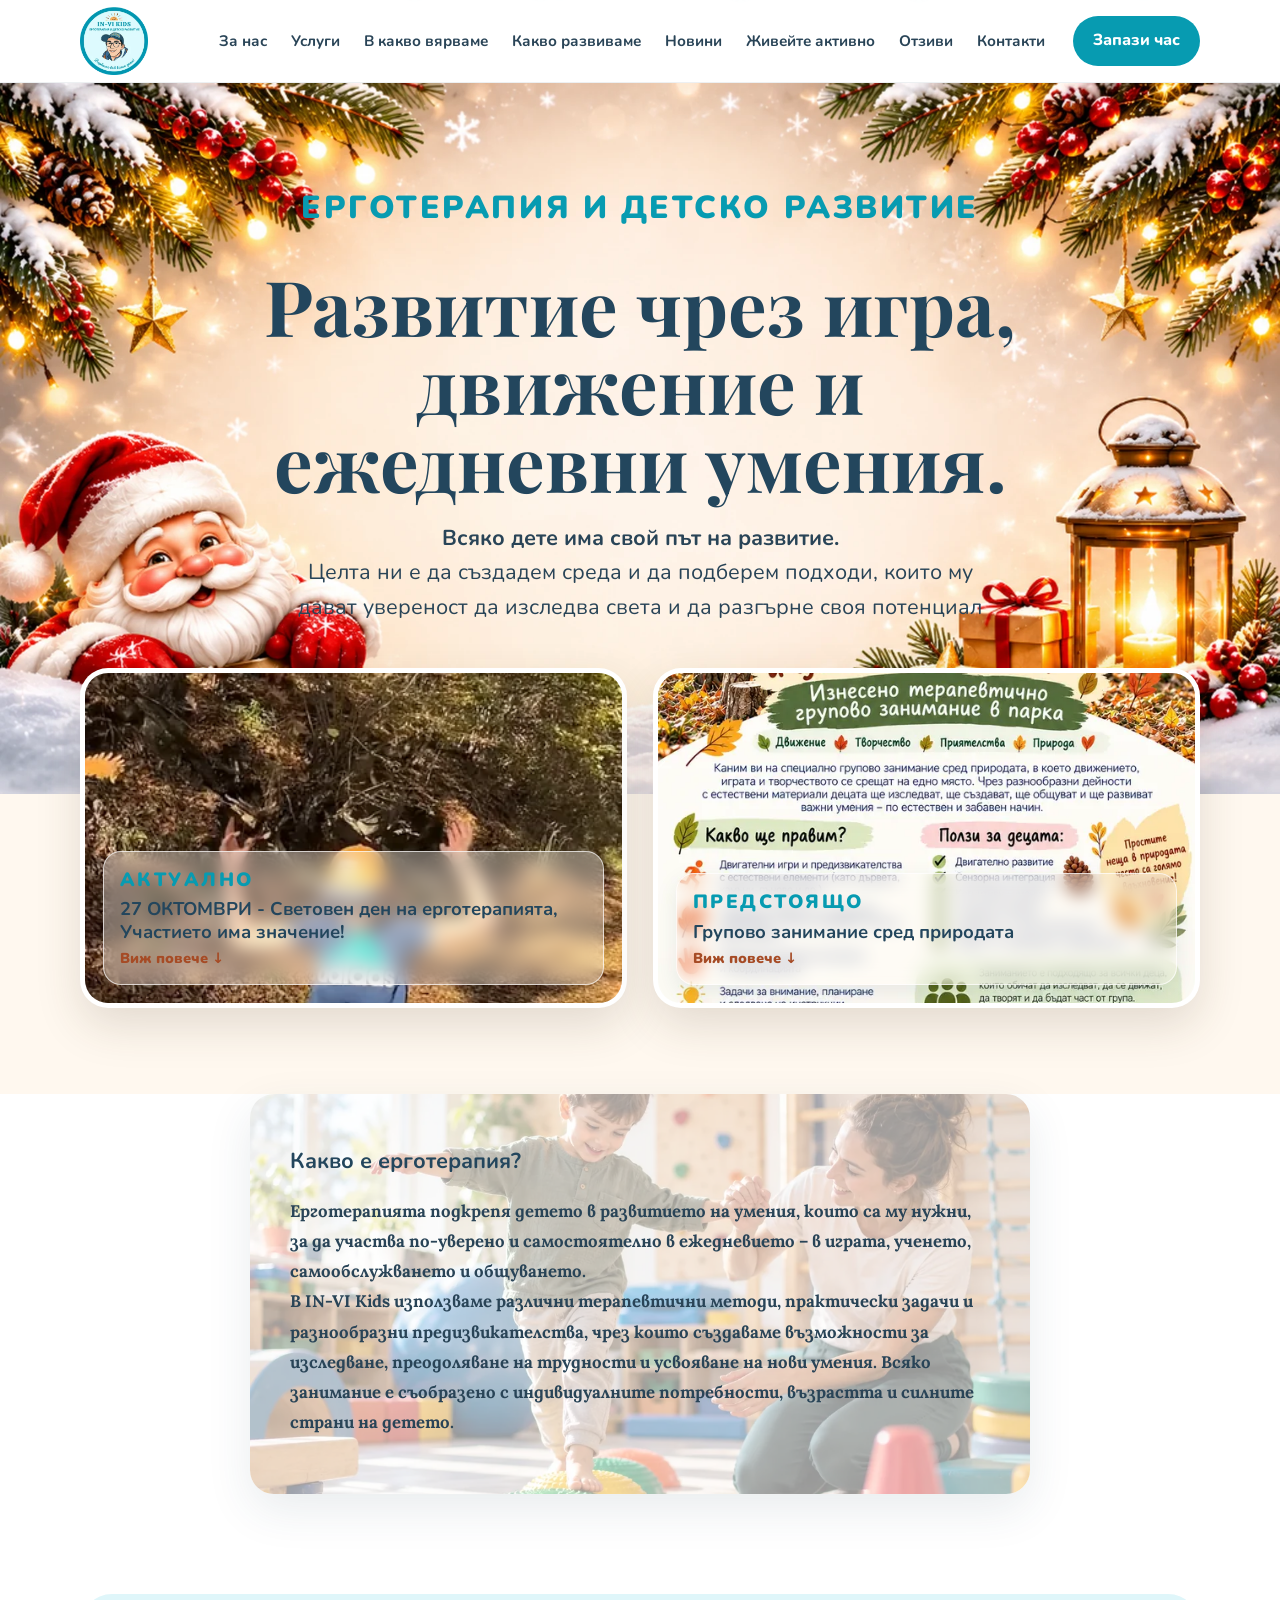
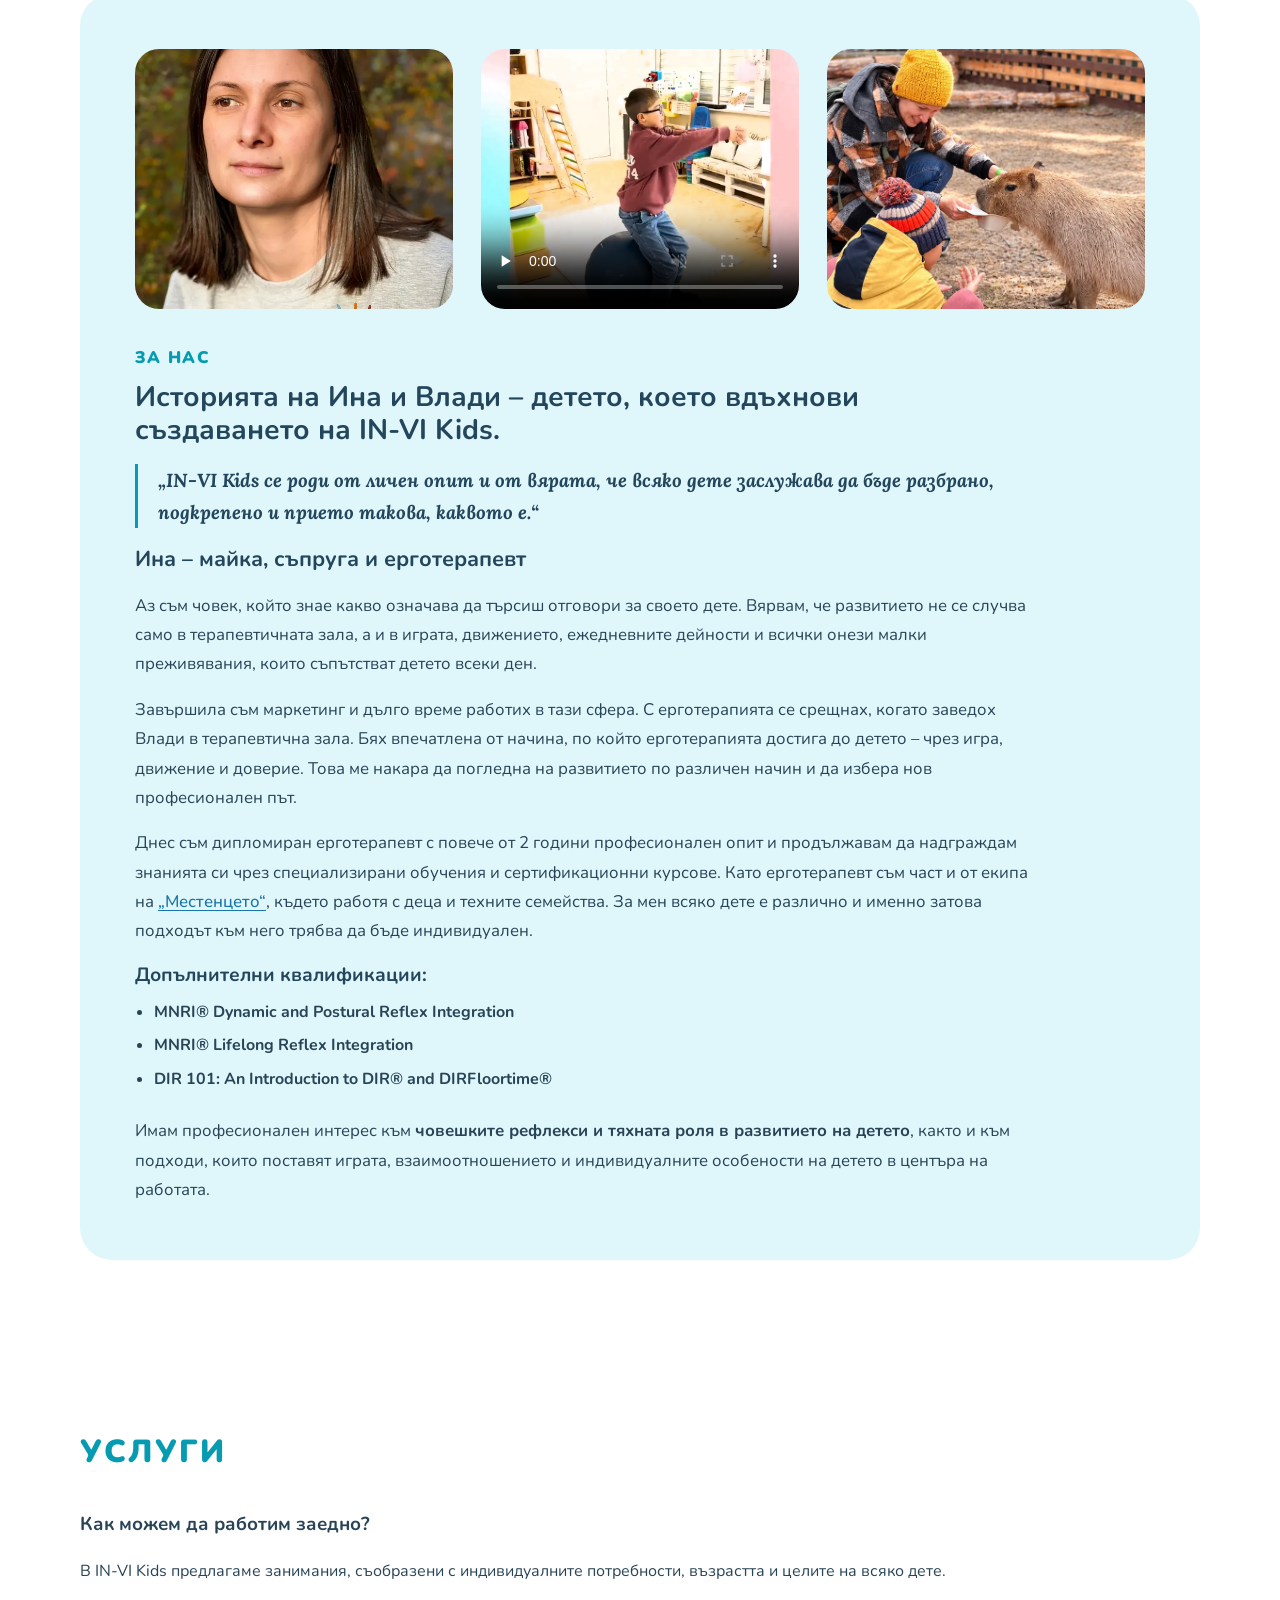
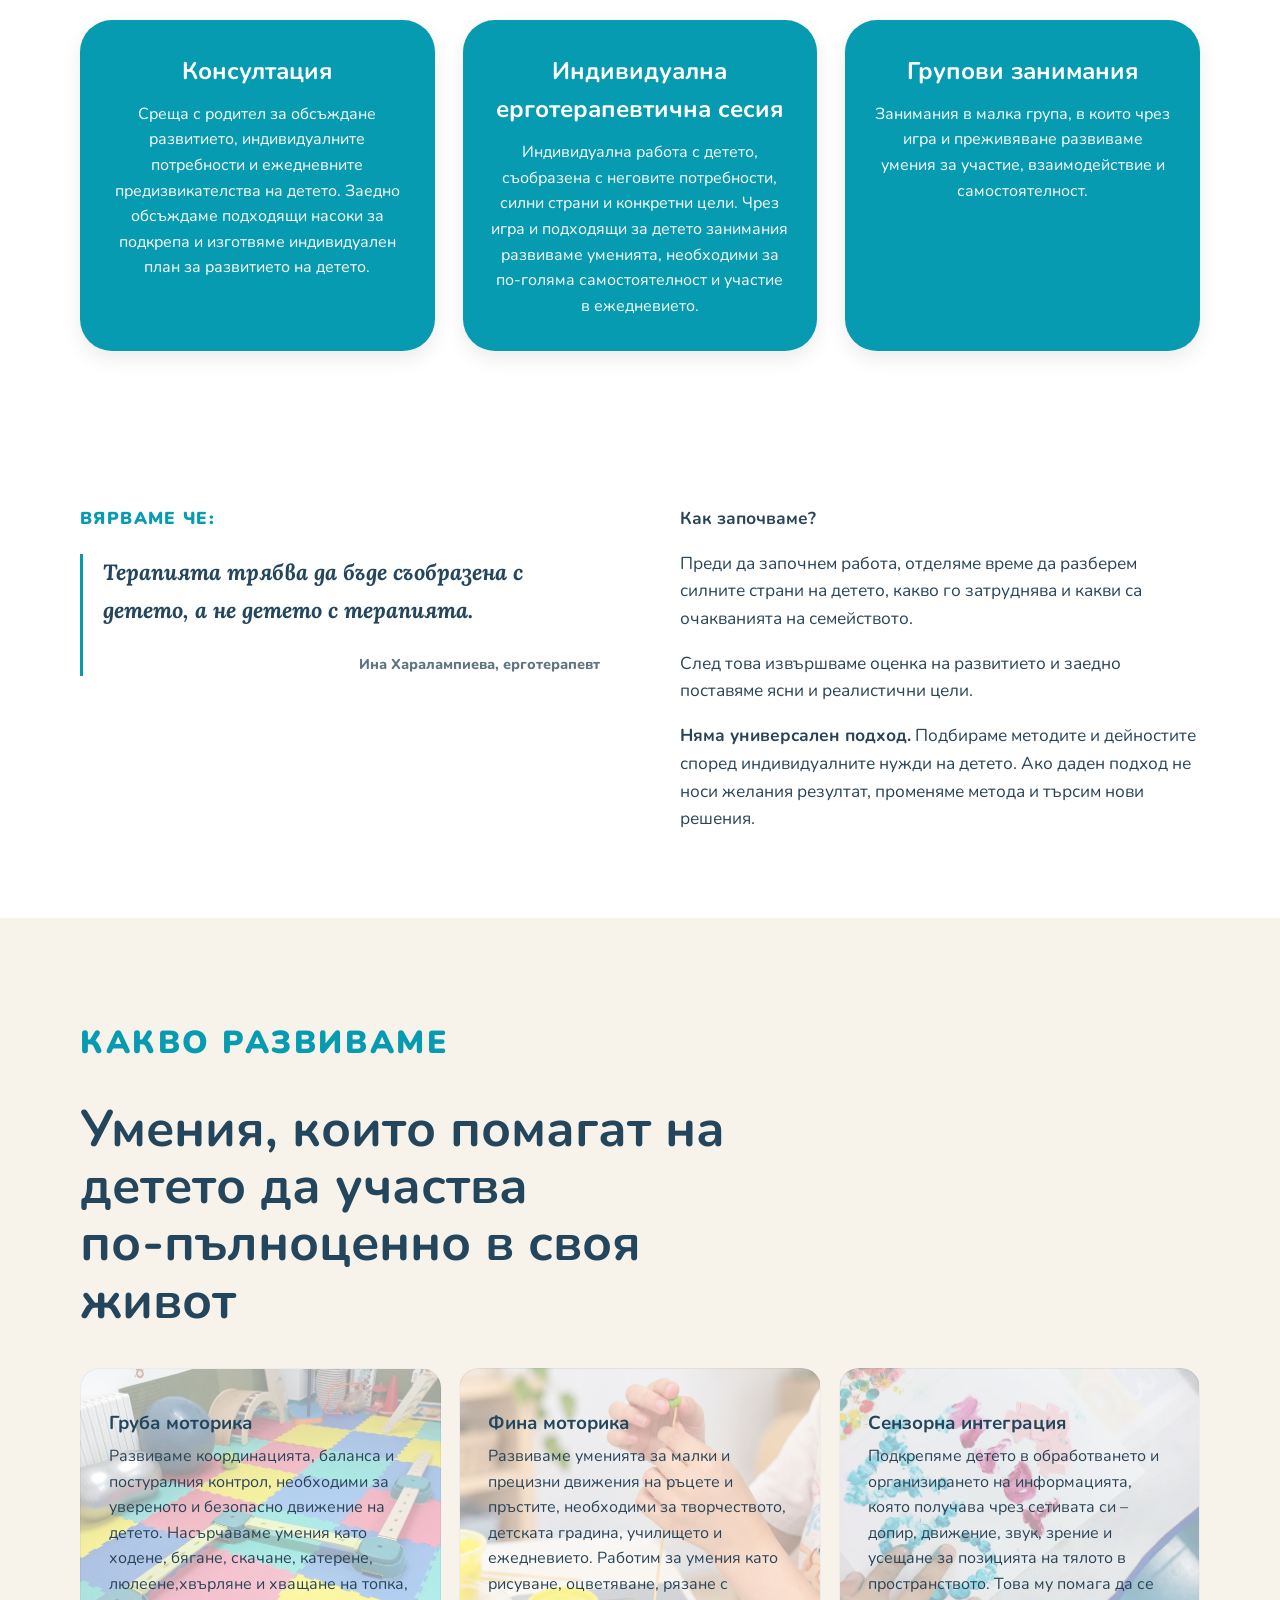
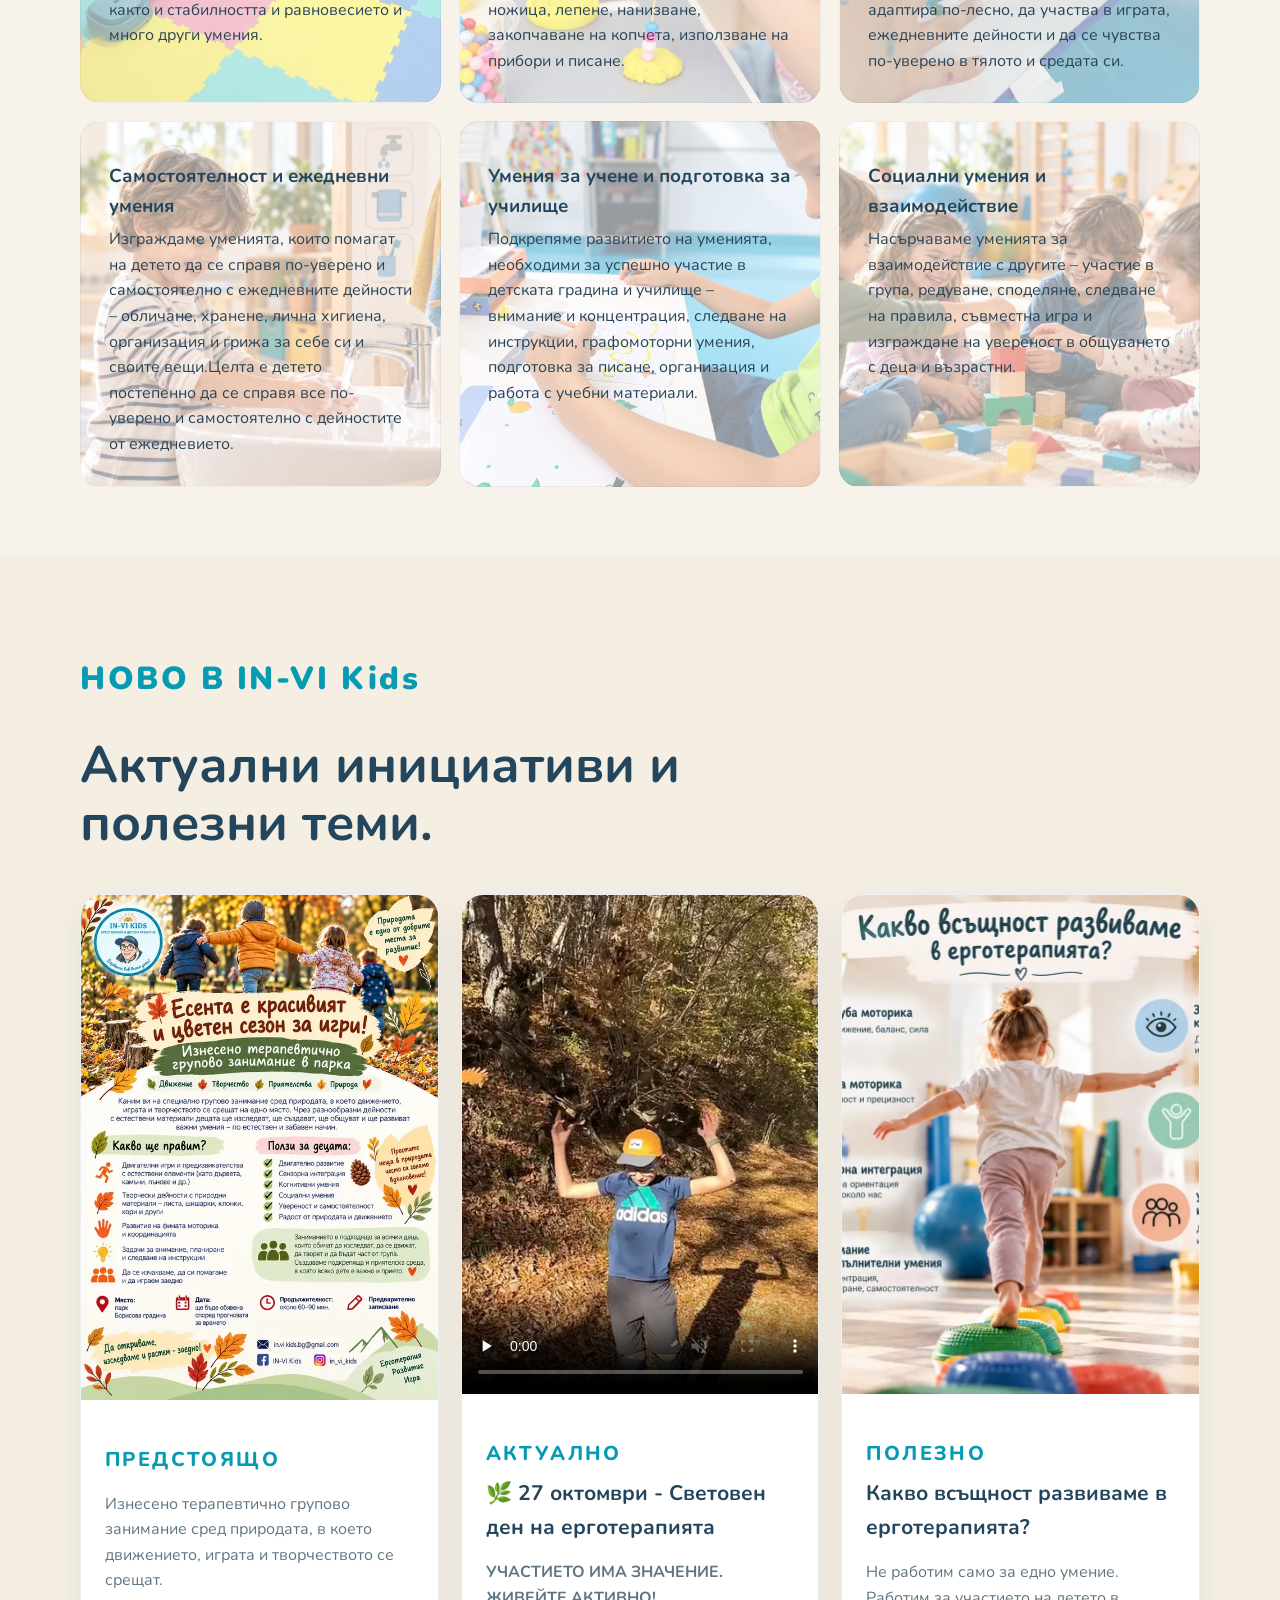
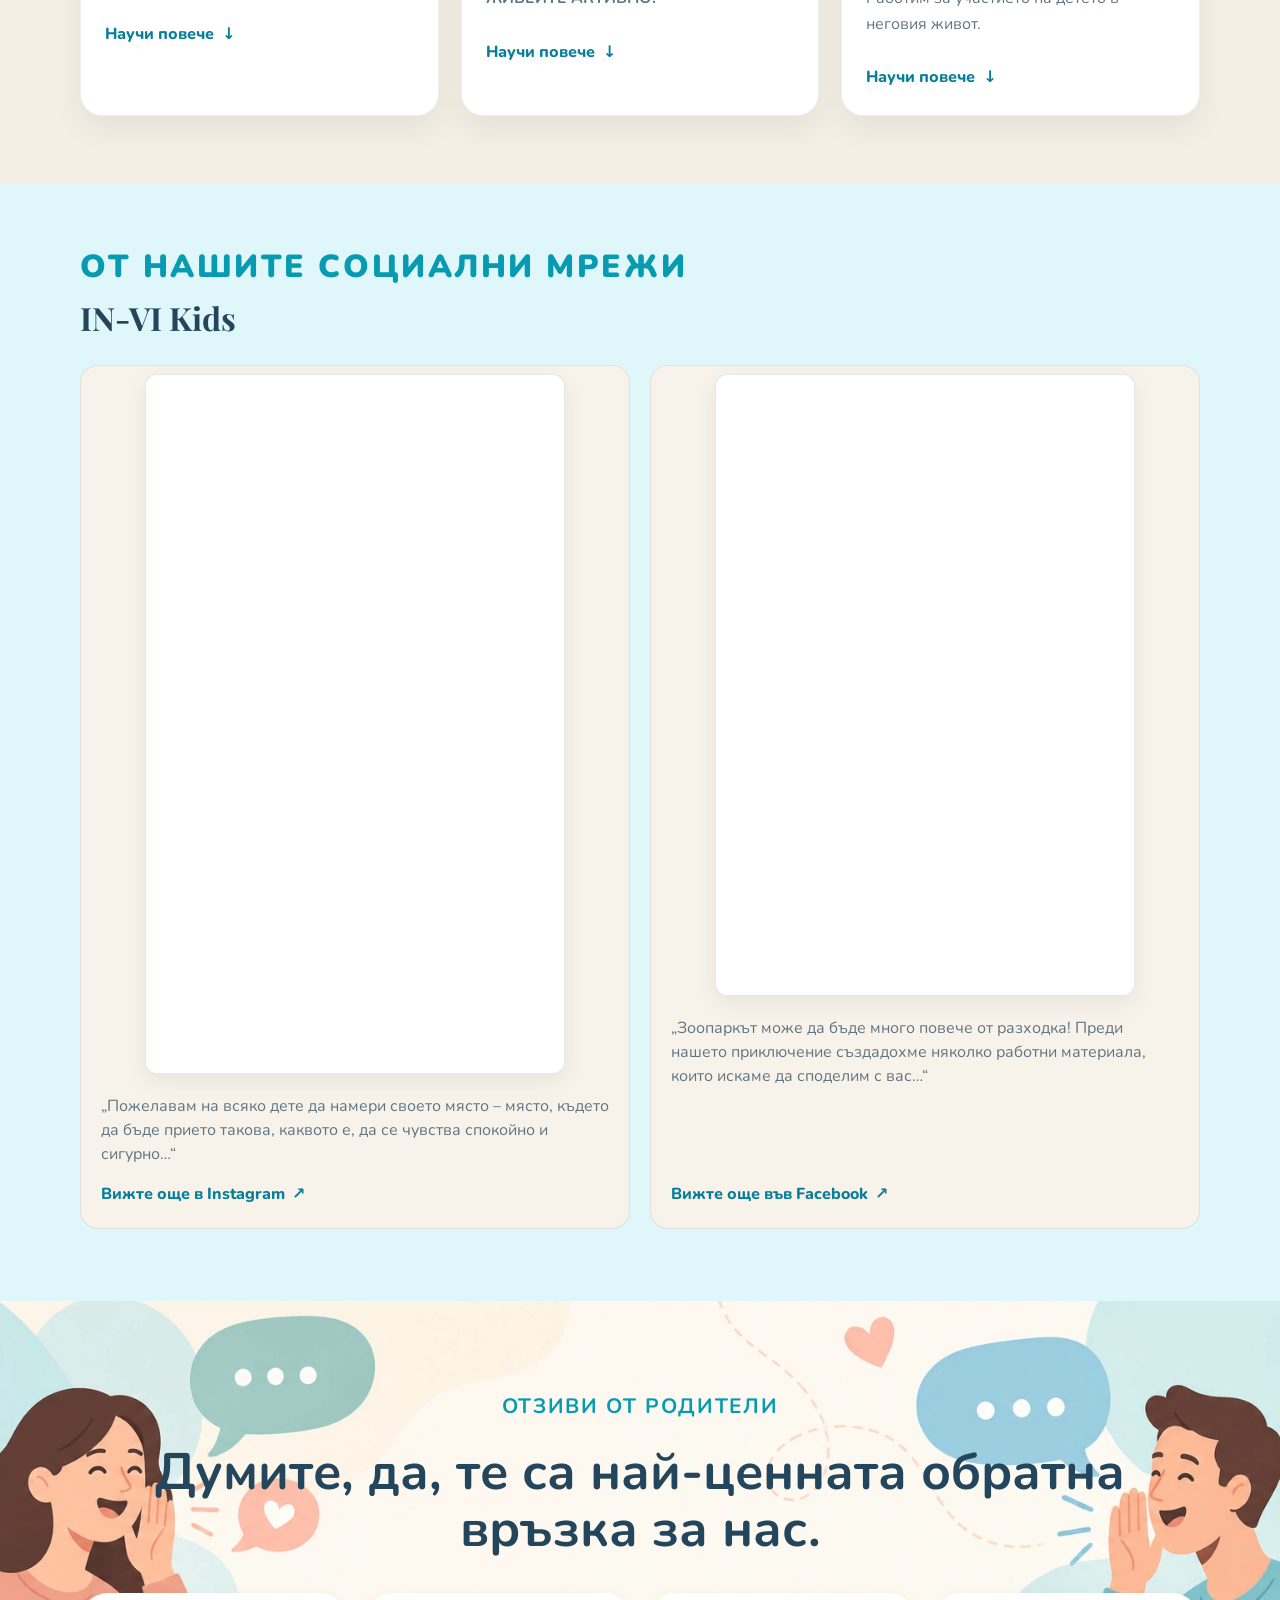
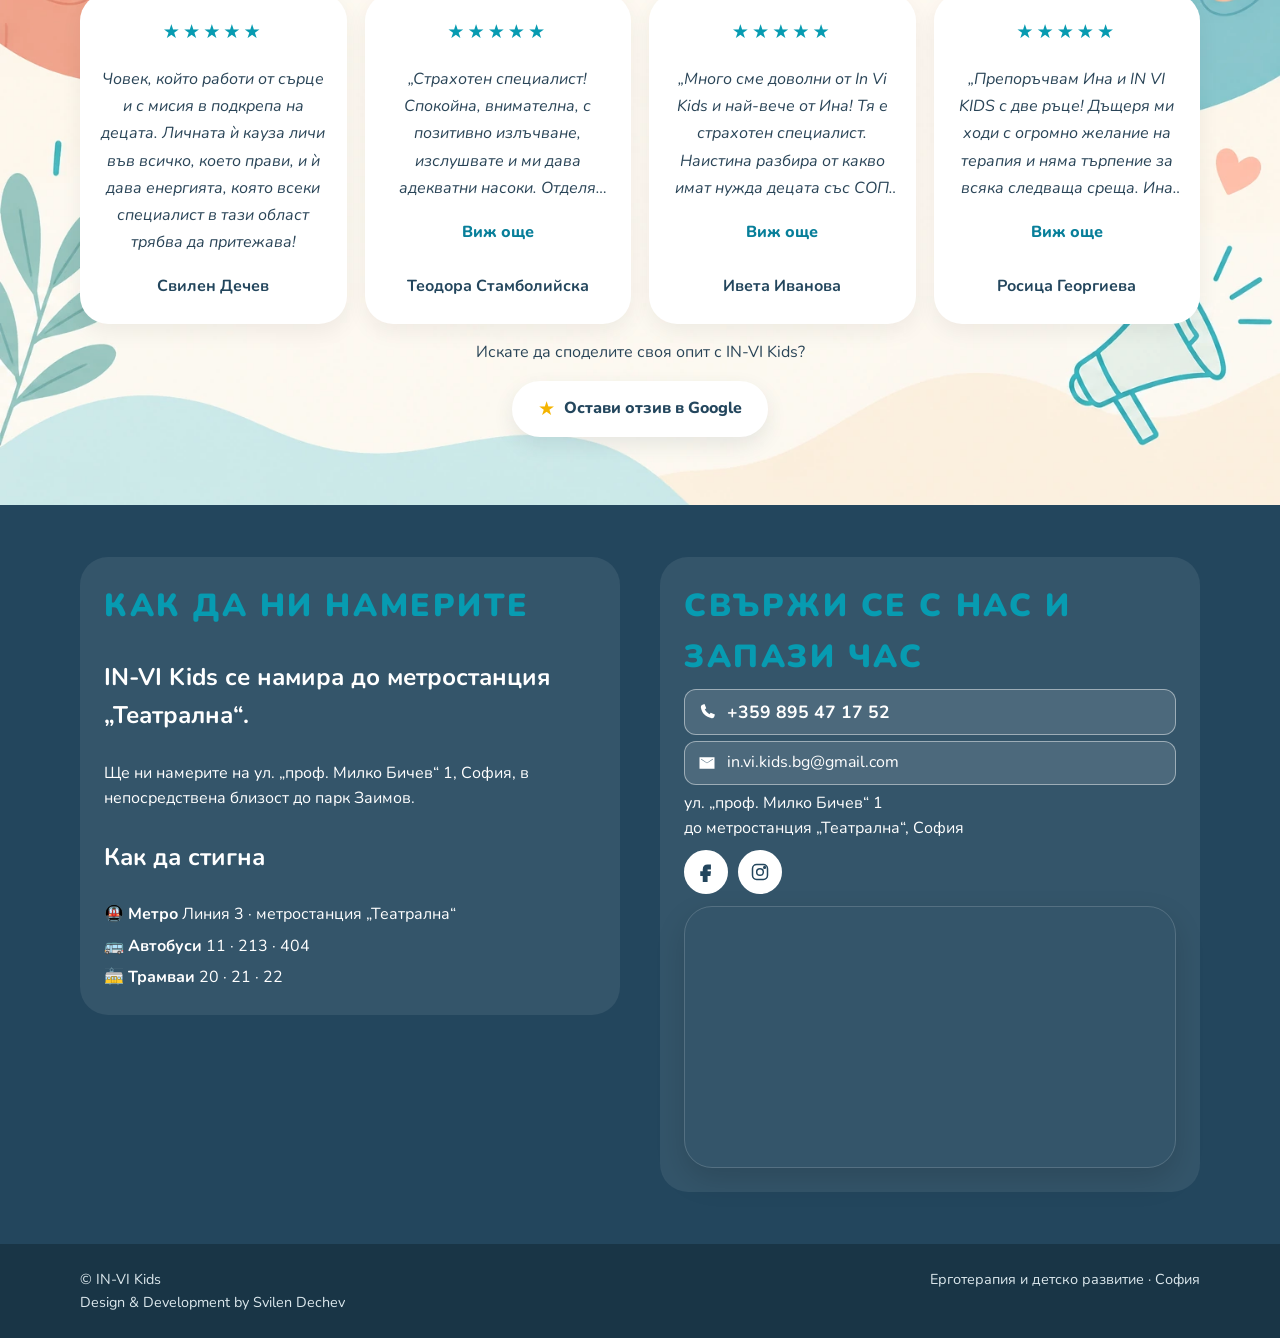
==== commit cde94038: "fav icon" ====
--- a/index.html
+++ b/index.html
@@ -5,11 +5,12 @@
   <meta charset="UTF-8">
   <meta name="viewport" content="width=device-width, initial-scale=1.0">
 
-  <link rel="icon" href="assets/favicon.ico" sizes="any">
-  <link rel="icon" type="image/png" sizes="32x32" href="assets/favicon-32x32.png">
-  <link rel="icon" type="image/png" sizes="16x16" href="assets/favicon-16x16.png">
-  <link rel="apple-touch-icon" href="assets/apple-touch-icon.png">
-
+  <link rel="icon" href="/assets/favicon.ico" sizes="any">
+  <link rel="icon" type="image/png" sizes="96x96" href="/assets/favicon-96x96.png">
+  <link rel="icon" type="image/png" sizes="32x32" href="/assets/favicon-32x32.png">
+  <link rel="icon" type="image/png" sizes="16x16" href="/assets/favicon-16x16.png">
+  <link rel="apple-touch-icon" href="/assets/apple-touch-icon.png">
+  
   <title>IN-VI Kids | Детска ерготерапия в София</title>
 
   <meta name="description"
@@ -36,7 +37,8 @@
   <link rel="canonical" href="https://invi-kids.com/">
   <link rel="preconnect" href="https://fonts.googleapis.com">
   <link rel="preconnect" href="https://fonts.gstatic.com" crossorigin>
-  <link rel="stylesheet" href="https://fonts.googleapis.com/css2?family=Lora:wght@400;500&family=Nunito:wght@400;500;600;700;800&family=Playfair+Display:wght@700&display=swap">
+  <link rel="stylesheet"
+    href="https://fonts.googleapis.com/css2?family=Lora:wght@400;500&family=Nunito:wght@400;500;600;700;800&family=Playfair+Display:wght@700&display=swap">
   <link rel="stylesheet" href="style.css?v=contact-map-compact">
   <script src="site-config.js?v=2" defer></script>
   <script src="main.js?v=perf-2" defer></script>
@@ -51,10 +53,7 @@
     "url": "https://invi-kids.com/",
     "logo": "https://invi-kids.com/assets/logo.webp",
     "telephone": "+359895471752",
-    "description": "INVI Kids предлага детска ерготерапия в София с индивидуален подход, 
-      игра и терапевтични занимания за деца. Подкрепяме детското развитие, сензорното и 
-      двигателното развитие и уменията за фина моторика чрез индивидуални и групови занимания, 
-      съобразени с нуждите на детето, включително на деца със СОП.",
+    "description": "IN-VI Kids предлага детска ерготерапия в София с индивидуален подход, игра и терапевтични занимания за деца. Подкрепяме детското развитие, сензорното и двигателното развитие и уменията за фина моторика чрез индивидуални и групови занимания, съобразени с нуждите на детето, включително на деца със СОП.",
     "areaServed": {
       "@type": "City",
       "name": "София",
@@ -156,7 +155,7 @@
         <a href="#reviews">Отзиви</a>
         <a href="#find-us">Контакти</a>
       </nav>
-      <a class="nav-button" href="#find-us" >Запази час</a>
+      <a class="nav-button" href="#find-us">Запази час</a>
     </div>
   </header>
   <button class="back-to-top" id="backToTop" aria-label="Върни ме горе">
@@ -177,33 +176,11 @@
           </p>
         </div>
         <div class="hero-news">
-        
-
-          <!-- СТАР ВАРИАНТ – есенно групово занимание (запазен за справка)
           <article class="hero-banner">
-            <img class="lightbox-trigger" src="assets/event-autumn.webp" width="1054" height="1492"
-              alt="Предстоящо групово занимание в природата" tabindex="0" role="button">
-            <div class="hero-banner-overlay">
-              <span>ПРЕДСТОЯЩО</span>
-              <h2>Групово занимание сред природата</h2>
-              <a href="#news-event">Виж повече ↓</a>
-            </div>
-          </article>
-          -->
-          <article class="hero-banner">
-            <img class="lightbox-trigger" src="assets/event-christmas.webp" width="1058" height="1487"
-              alt="Коледно парти в IN-VI Kids" tabindex="0" role="button">
-            <div class="hero-banner-overlay">
-              <span>ПРЕДСТОЯЩО</span>
-              <h2>Коледно парти за децата на IN-VI Kids</h2>
-              <a href="#news-christmas">Виж повече ↓</a>
-            </div>
-          </article>
-            <article class="hero-banner">
-            <img class="hero-banner-mobile-image" src="assets/autumn-poster.webp" width="720" height="1280"
+            <img class="hero-banner-mobile-image" src="assets/autumn-poster.webp" width="405" height="720"
               fetchpriority="high" alt="Детско преживяване сред природата">
-            <video class="hero-banner-video" muted loop playsinline preload="none"
-              poster="assets/autumn-poster.webp" aria-label="Преживявания сред природата">
+            <video class="hero-banner-video" muted loop playsinline preload="none" poster="assets/autumn-poster.webp"
+              aria-label="Преживявания сред природата">
               <source src="assets/autumn-web.mp4" type="video/mp4">
             </video>
             <div class="hero-banner-overlay">
@@ -215,8 +192,18 @@
             </div>
           </article>
 
-          <!-- Банерът за безплатните консултации е запазен за бъдещо активиране. -->
-              <!-- <article class="hero-banner">
+          <article class="hero-banner">
+            <img class="lightbox-trigger" src="assets/event-autumn.webp" width="636" height="900"
+              alt="Предстоящо групово занимание в природата" tabindex="0" role="button">
+            <div class="hero-banner-overlay">
+              <span>ПРЕДСТОЯЩО</span>
+              <h2>Групово занимание сред природата</h2>
+              <a href="#news-event">Виж повече ↓</a>
+            </div>
+          </article>
+
+          <!-- Банерът за безплатните консултации е запазен за бъдещо активиране.
+              <article class="hero-banner">
                 <img class="lightbox-trigger" src="assets/free-consultations.webp" width="1567" height="688"
                   alt="Безплатни консултации през септември и октомври" tabindex="0" role="button">
                 <div class="hero-banner-overlay">
@@ -224,8 +211,8 @@
                   <h2>Безплатни консултации</h2>
                   <a href="#find-us">Научи повече ↓</a>
                 </div>
-              </article> -->
-
+              </article>
+          -->
         </div>
       </div>
     </section>
@@ -236,7 +223,8 @@
           <h2>Какво е ерготерапия?</h2>
           <p><strong>Ерготерапията подкрепя детето в развитието на умения, които са му нужни, за да участва
               по-уверено и самостоятелно в ежедневието – в играта, ученето, самообслужването и общуването.
-              <br>В <span data-site-text="brandName"></span> използваме различни терапевтични методи, практически задачи и разнообразни
+              <br>В <span data-site-text="brandName"></span> използваме различни терапевтични методи, практически задачи
+              и разнообразни
               предизвикателства,
               чрез които създаваме възможности за изследване, преодоляване на трудности и усвояване на нови умения.
               Всяко
@@ -264,11 +252,13 @@
         <div class="about-copy">
           <div>
             <p class="section-label">ЗА НАС</p>
-            <h3 class="about-story-title">Историята на Ина и Влади – детето, което вдъхнови <br>създаването на <span data-site-text="brandName"></span>.</h3>
+            <h3 class="about-story-title">Историята на Ина и Влади – детето, което вдъхнови <br>създаването на <span
+                data-site-text="brandName"></span>.</h3>
           </div>
 
           <blockquote class="about-intro">
-            „<span data-site-text="brandName"></span> се роди от личен опит и от вярата, че всяко дете заслужава да бъде разбрано,
+            „<span data-site-text="brandName"></span> се роди от личен опит и от вярата, че всяко дете заслужава да бъде
+            разбрано,
             подкрепено и прието такова, каквото е.“
           </blockquote>
 
@@ -294,7 +284,8 @@
             Днес съм дипломиран ерготерапевт с повече от 2 години професионален опит и продължавам да надграждам
             знанията си чрез специализирани обучения и
             сертификационни курсове. Като ерготерапевт съм част и от екипа на
-            <a href="https://mestenceto.com/" target="_blank" rel="noopener noreferrer" class="external-link">„Местенцето“</a>,
+            <a href="https://mestenceto.com/" target="_blank" rel="noopener noreferrer"
+              class="external-link">„Местенцето“</a>,
             където работя с деца и техните семейства. За мен всяко дете е различно и именно затова подходът към него
             трябва да бъде индивидуален.
           </p>
@@ -453,7 +444,6 @@
                 aria-controls="news-consultations-details">Научи повече <span>↓</span></button>
             </div>
           </article> -->
-          <!-- СТАР ВАРИАНТ – есенно групово занимание (запазен за справка)
           <article class="news-card" id="news-event">
             <div class="news-banner-wrap">
               <img class="lightbox-trigger" src="assets/event-autumn.webp" width="636" height="900"
@@ -482,44 +472,6 @@
                 повече <span>↓</span></button>
             </div>
           </article>
-          -->
-          <article class="news-card" id="news-christmas">
-            <div class="news-banner-wrap">
-              <img class="lightbox-trigger" src="assets/event-christmas.webp" width="1058" height="1487"
-                alt="Коледно парти в IN-VI Kids – време за игри, смях и коледни вълшебства" tabindex="0" role="button">
-            </div>
-            <div class="news-body">
-              <p class="news-tag">Предстоящо</p>
-              <h3>Коледно парти за децата на IN-VI Kids – време коледни вълшебства!</h3>
-              <p>Каним всички деца на IN-VI Kids да отпразнуваме заедно най-вълшебното време от годината!
-                Подготвили сме празнична среща, изпълнена с игри, забавления, музика, танци и много коледни изненади.
-              </p>
-              <div class="news-details" id="news-christmas-details" hidden>
-                <p><strong>Очакват ни:</strong></p>
-                <ul>
-                  <li>Забавни групови игри и весели предизвикателства</li>
-                  <li>Балони, музика и танци</li>
-                  <li>Коледни изненади и подаръци</li>
-                  <li>Вкусни лакомства и празнична почерпка</li>
-                  <li>Много усмивки, споделени моменти и коледно настроение</li>
-                </ul>
-                <p><strong>Място:</strong> IN-VI Kids<br>
-                  <strong>Дата:</strong> ще бъде обявена допълнително<br>
-                  <strong>Продължителност:</strong> около 90–120 мин.<br>
-                  <strong>Участие:</strong> без фиксирана такса.
-                </p>
-                <p>Ще има кутия за доброволен принос – всеки може да остави сума по собствена преценка.</p>
-                <p>
-                  <a class="inline-contact-link" href="#find-us">Запишете се</a>,
-                  за да можем да подготвим незабравимо преживяване за всички деца!
-                </p>
-                <p><strong>Нека споделим празника заедно!</strong> 🎄</p>
-              </div>
-
-              <button class="news-toggle" type="button" aria-expanded="false"
-                aria-controls="news-christmas-details">Научи повече <span>↓</span></button>
-            </div>
-          </article>
 
           <article class="news-card" id="news-occupational-day">
             <div class="news-banner-wrap">
@@ -534,7 +486,8 @@
               <p><strong>УЧАСТИЕТО ИМА ЗНАЧЕНИЕ. ЖИВЕЙТЕ АКТИВНО!</strong></p>
               <div class="news-details" id="news-occupational-day-details" hidden>
                 <p>Днес, в Световния ден на ерготерапията, мотото „Участието има значение“ ни провокира да стартираме с
-                  нещо ново в <span data-site-text="brandName"></span> — да ви насърчим да излезете от рутината на ежедневието и да откривате нови
+                  нещо ново в <span data-site-text="brandName"></span> — да ви насърчим да излезете от рутината на
+                  ежедневието и да откривате нови
                   места заедно с децата си.</p>
                 <p>Разходките сред природата и посещението на непознати места са чудесен начин да опознаваме света около
                   нас, да си подаряваме нови преживявания и да създаваме спомени заедно.</p>
@@ -581,7 +534,7 @@
       <div class="container">
         <div class="social-highlights-heading">
           <p class="section-label">ОТ НАШИТЕ СОЦИАЛНИ МРЕЖИ</p>
-          <!-- <h2 id="social-highlights-title">IN-VI Kids</h2> -->
+          <h2 id="social-highlights-title"><span data-site-text="brandName"></span></h2>
         </div>
         <div class="social-post-grid">
           <article class="social-post">
@@ -635,7 +588,8 @@
               и ѝ дава енергията, която всеки специалист в тази област трябва да притежава!
             </p>
             <span>Свилен Дечев</span>
-            <a class="review-google-link" href="https://share.google/Uc4KkZx5M30qCc33X" target="_blank" rel="noopener noreferrer" aria-label="Прочетете отзива за IN-VI Kids в Google">
+            <a class="review-google-link" href="https://share.google/Uc4KkZx5M30qCc33X" target="_blank"
+              rel="noopener noreferrer" aria-label="Прочетете отзива за IN-VI Kids в Google">
               <!-- <br>Виж отзива в Google → -->
             </a>
           </div>
@@ -698,7 +652,7 @@
           </div>
         </div>
         <div class="contact-box">
-          <p class="section-label" >СВЪРЖИ СЕ С НАС И ЗАПАЗИ ЧАС</p>
+          <p class="section-label">СВЪРЖИ СЕ С НАС И ЗАПАЗИ ЧАС</p>
           <a class="contact-phone" data-site-href="phoneHref">
             <svg viewBox="0 0 24 24" aria-hidden="true">
               <path
@@ -714,14 +668,12 @@
           </a>
           <p><span data-site-text="addressStreet"></span><br><span data-site-text="addressArea"></span></p>
           <div class="social-links">
-            <a data-site-href="facebookUrl" target="_blank" rel="noopener" aria-label="Facebook"
-              title="Facebook">
+            <a data-site-href="facebookUrl" target="_blank" rel="noopener" aria-label="Facebook" title="Facebook">
               <svg viewBox="0 0 24 24" aria-hidden="true">
                 <path d="M14 8h3V4h-3c-3.3 0-5 1.9-5 5v3H6v4h3v8h4v-8h3.5l.5-4H13V9c0-.7.3-1 1-1Z" />
               </svg>
             </a>
-            <a data-site-href="instagramUrl" target="_blank" rel="noopener" aria-label="Instagram"
-              title="Instagram">
+            <a data-site-href="instagramUrl" target="_blank" rel="noopener" aria-label="Instagram" title="Instagram">
               <svg viewBox="0 0 24 24" aria-hidden="true">
                 <rect x="3" y="3" width="18" height="18" rx="5" />
                 <circle cx="12" cy="12" r="4" />
@@ -730,9 +682,8 @@
             </a>
           </div>
           <div class="contact-map">
-            <iframe
-              data-site-src="mapEmbedUrl"
-              title="Местоположение на IN-VI Kids" loading="lazy" referrerpolicy="no-referrer-when-downgrade">
+            <iframe data-site-src="mapEmbedUrl" title="Местоположение на IN-VI Kids" loading="lazy"
+              referrerpolicy="no-referrer-when-downgrade">
             </iframe>
           </div>
         </div>
@@ -744,7 +695,7 @@
       <span>© <span data-site-text="brandName"></span>
         <br>Design & Development by Svilen Dechev
       </span>
-      <span >Ерготерапия и детско развитие · София</span>
+      <span>Ерготерапия и детско развитие · София</span>
     </div>
   </footer>
 
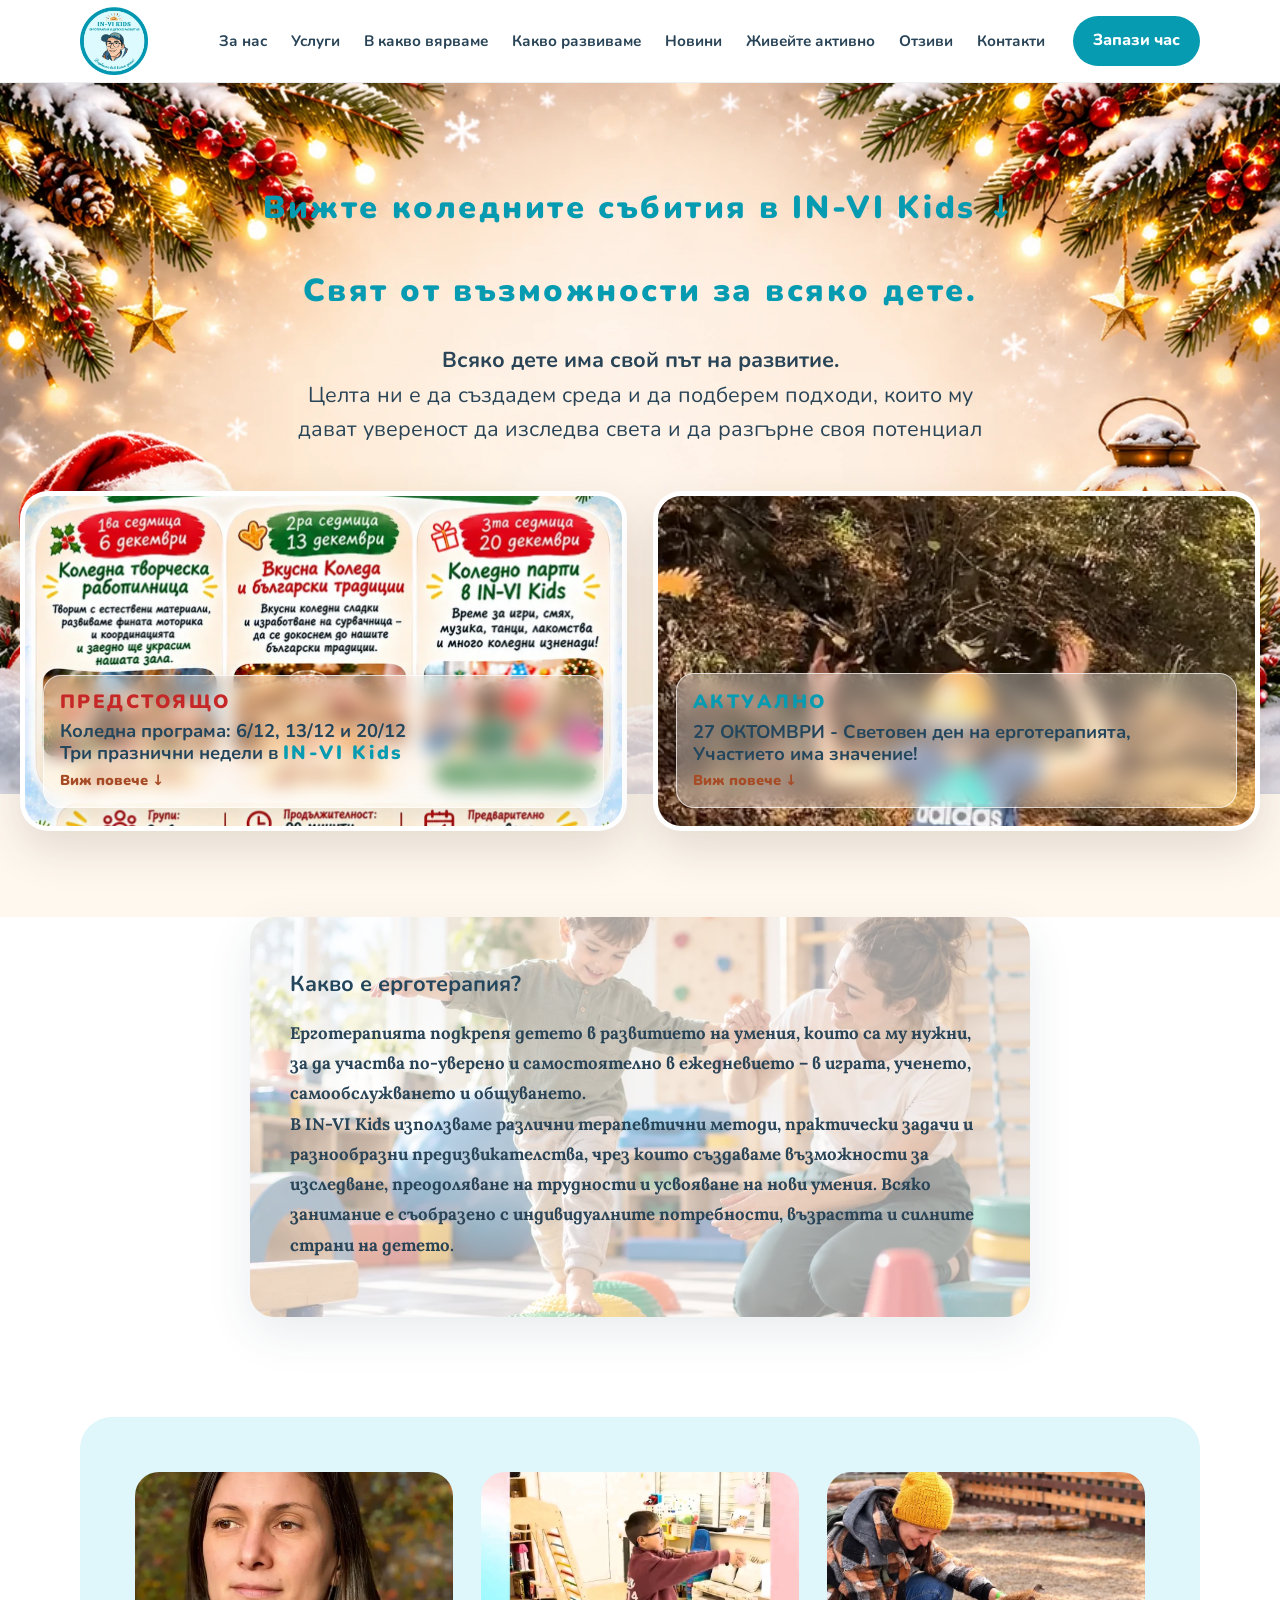
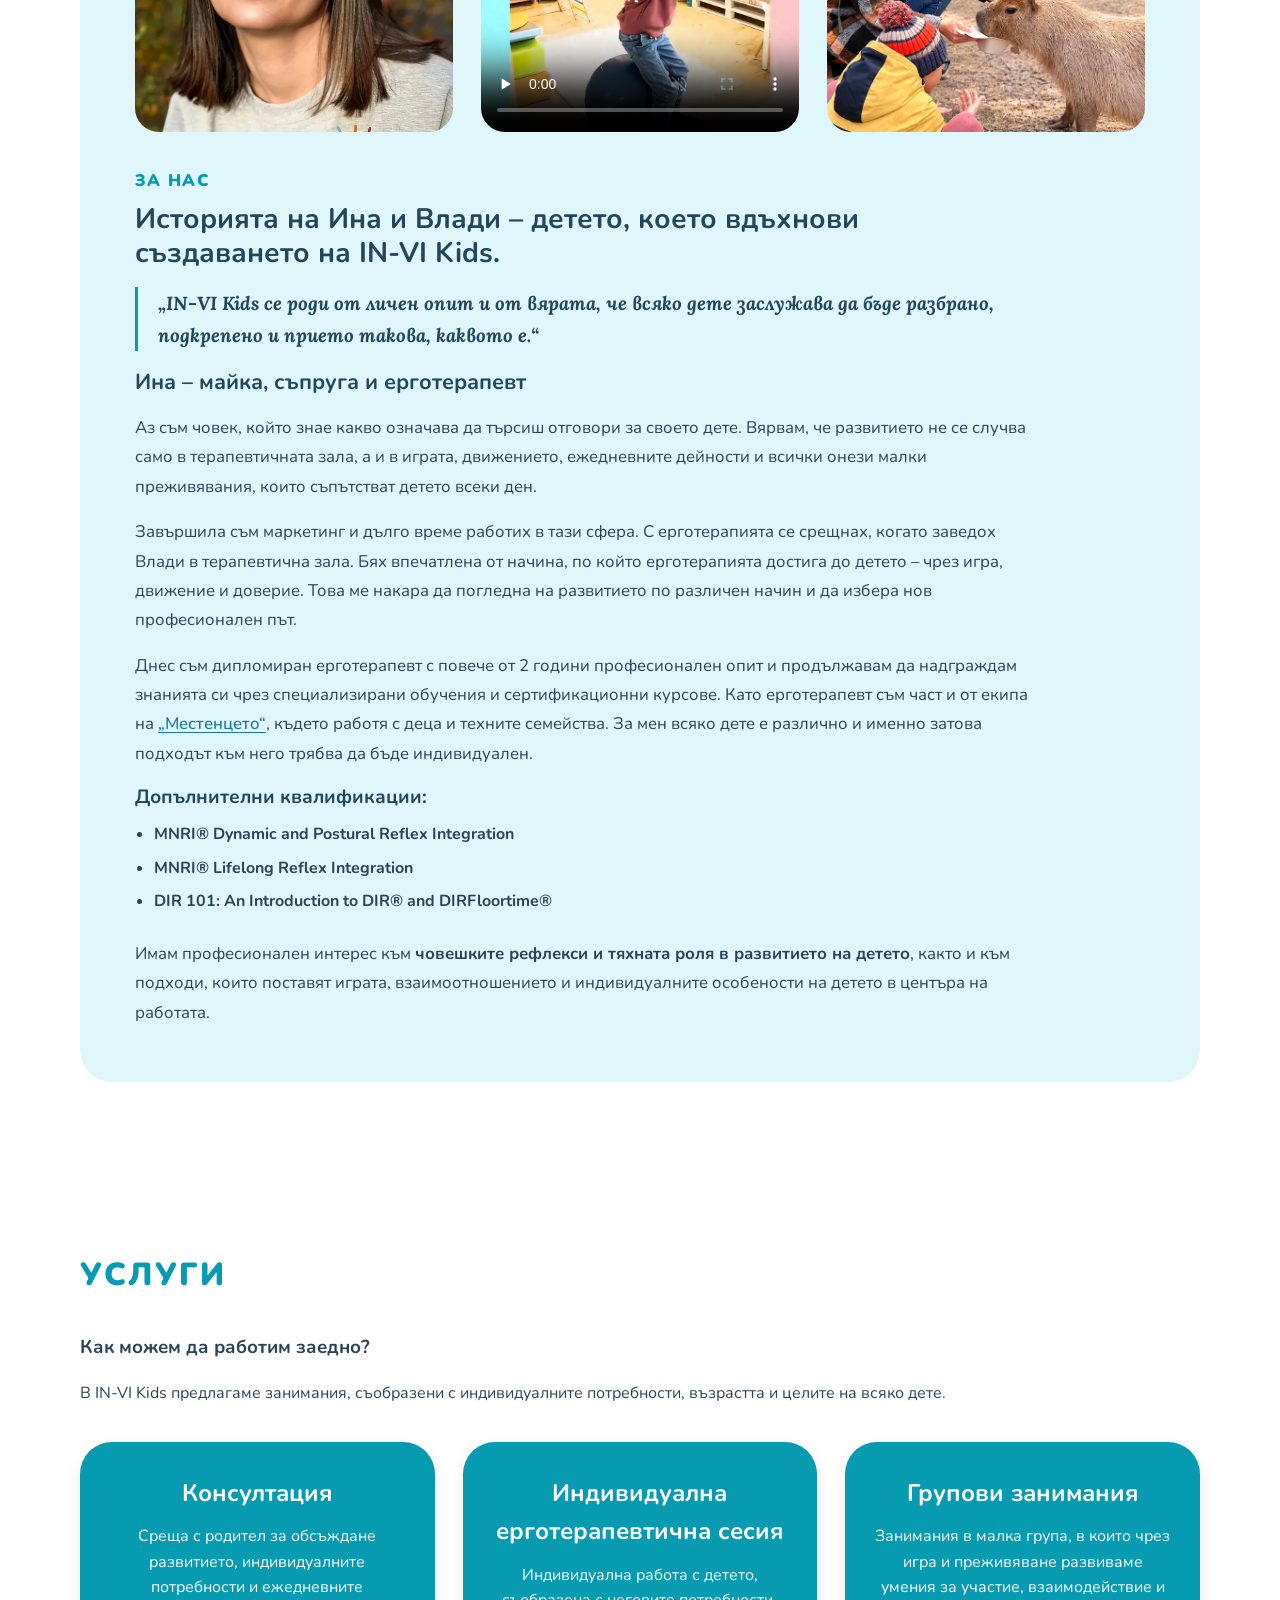
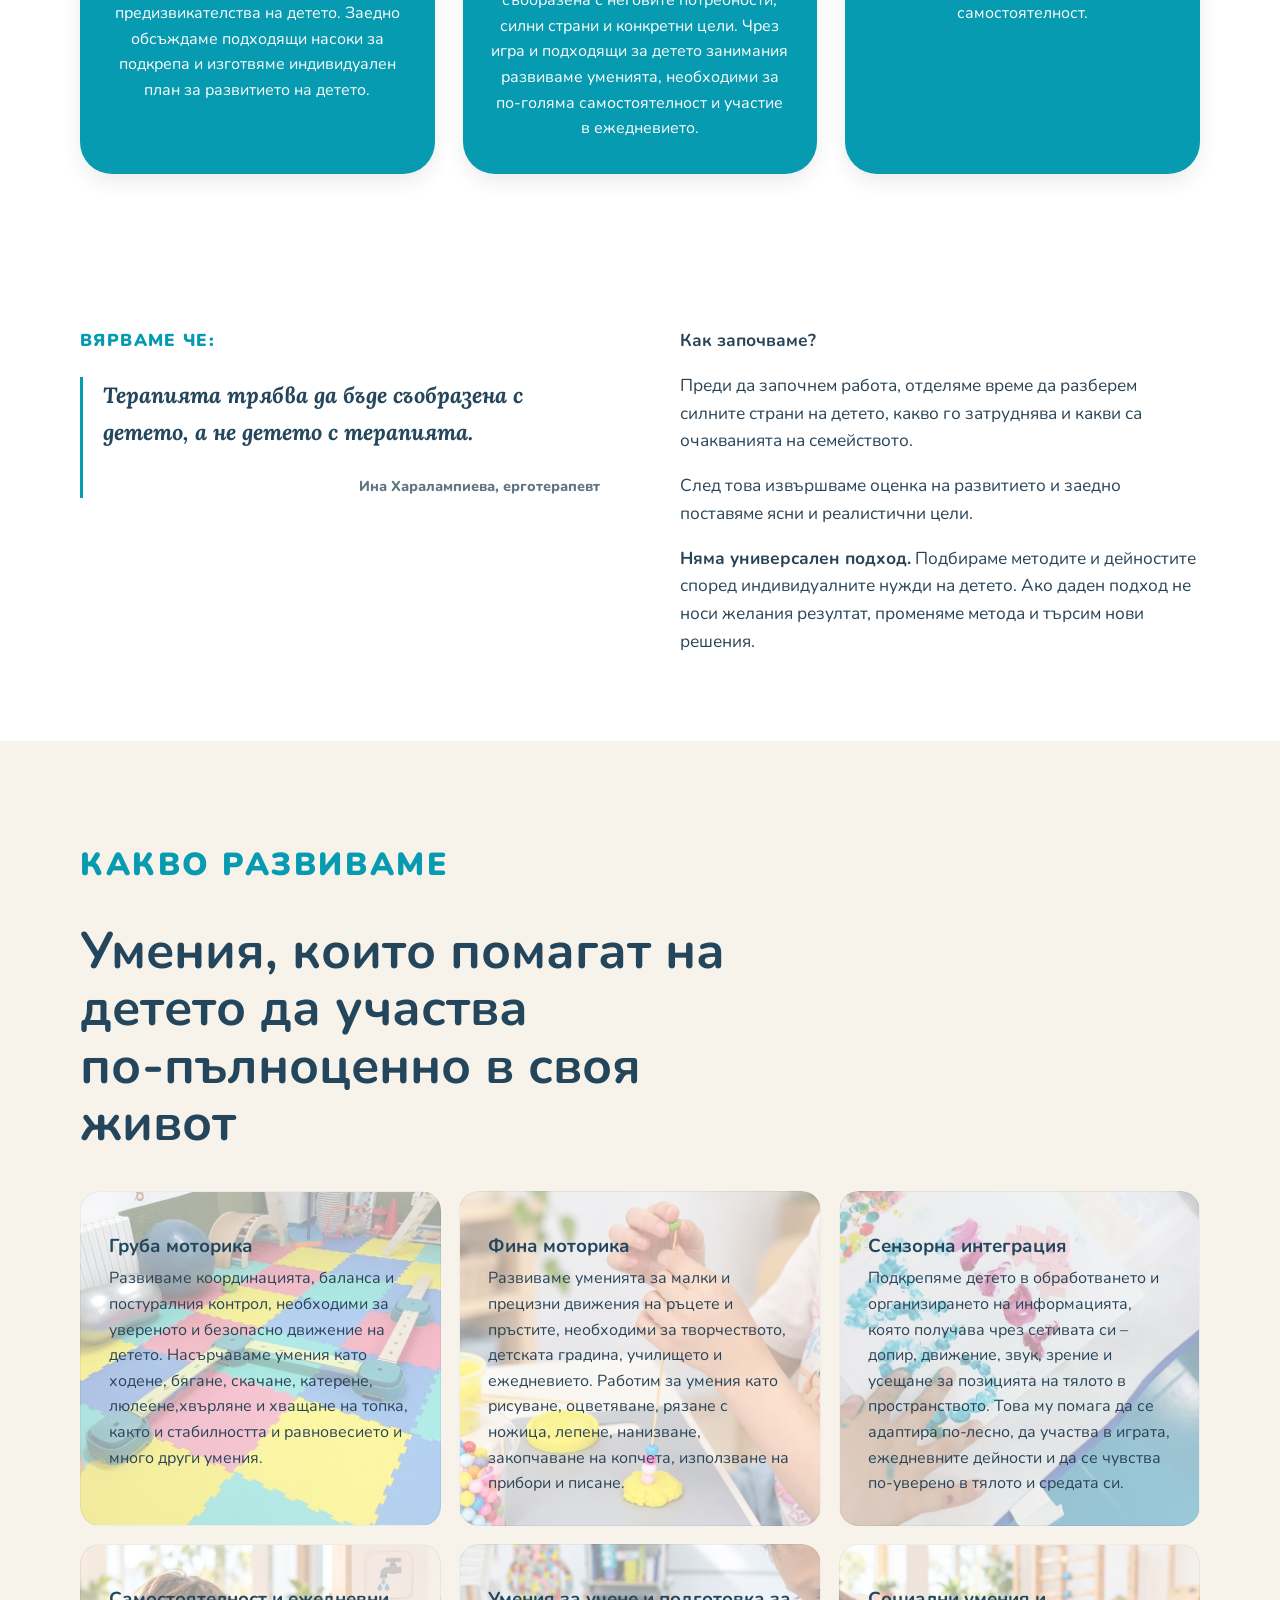
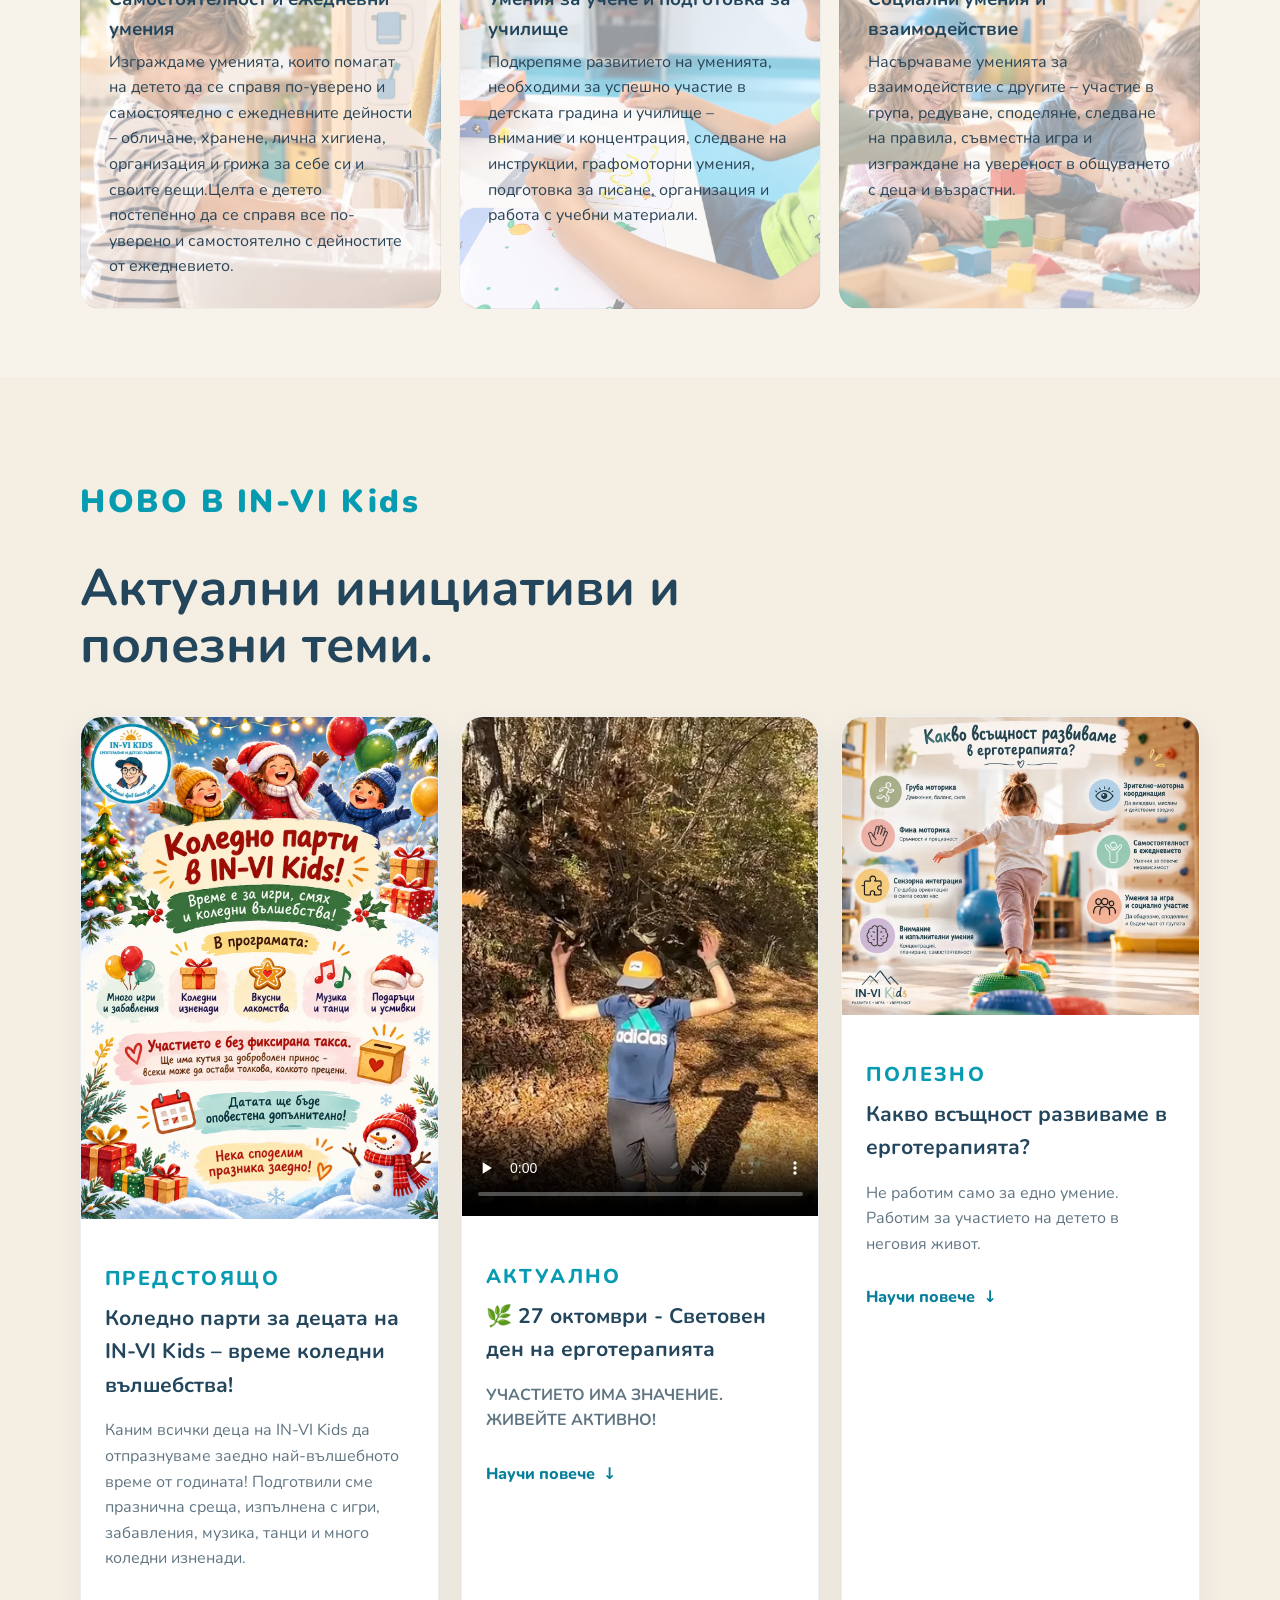
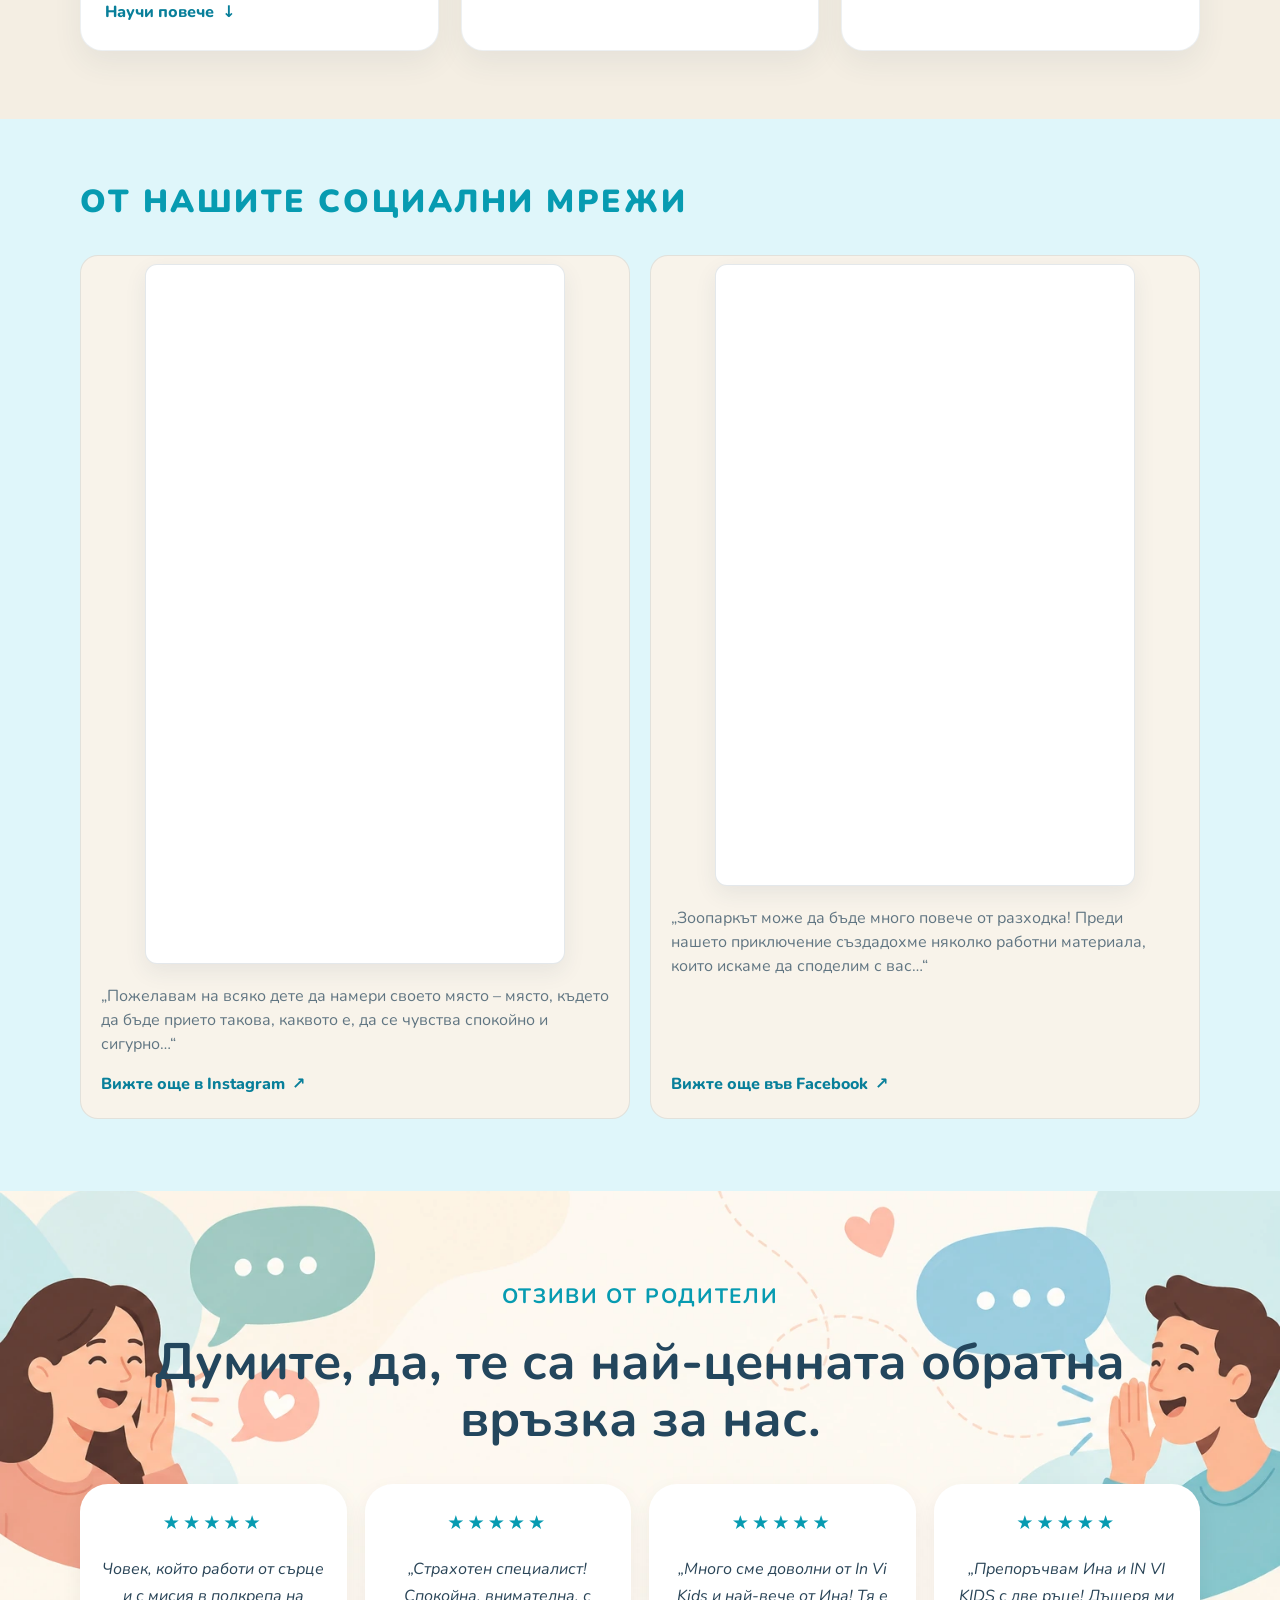
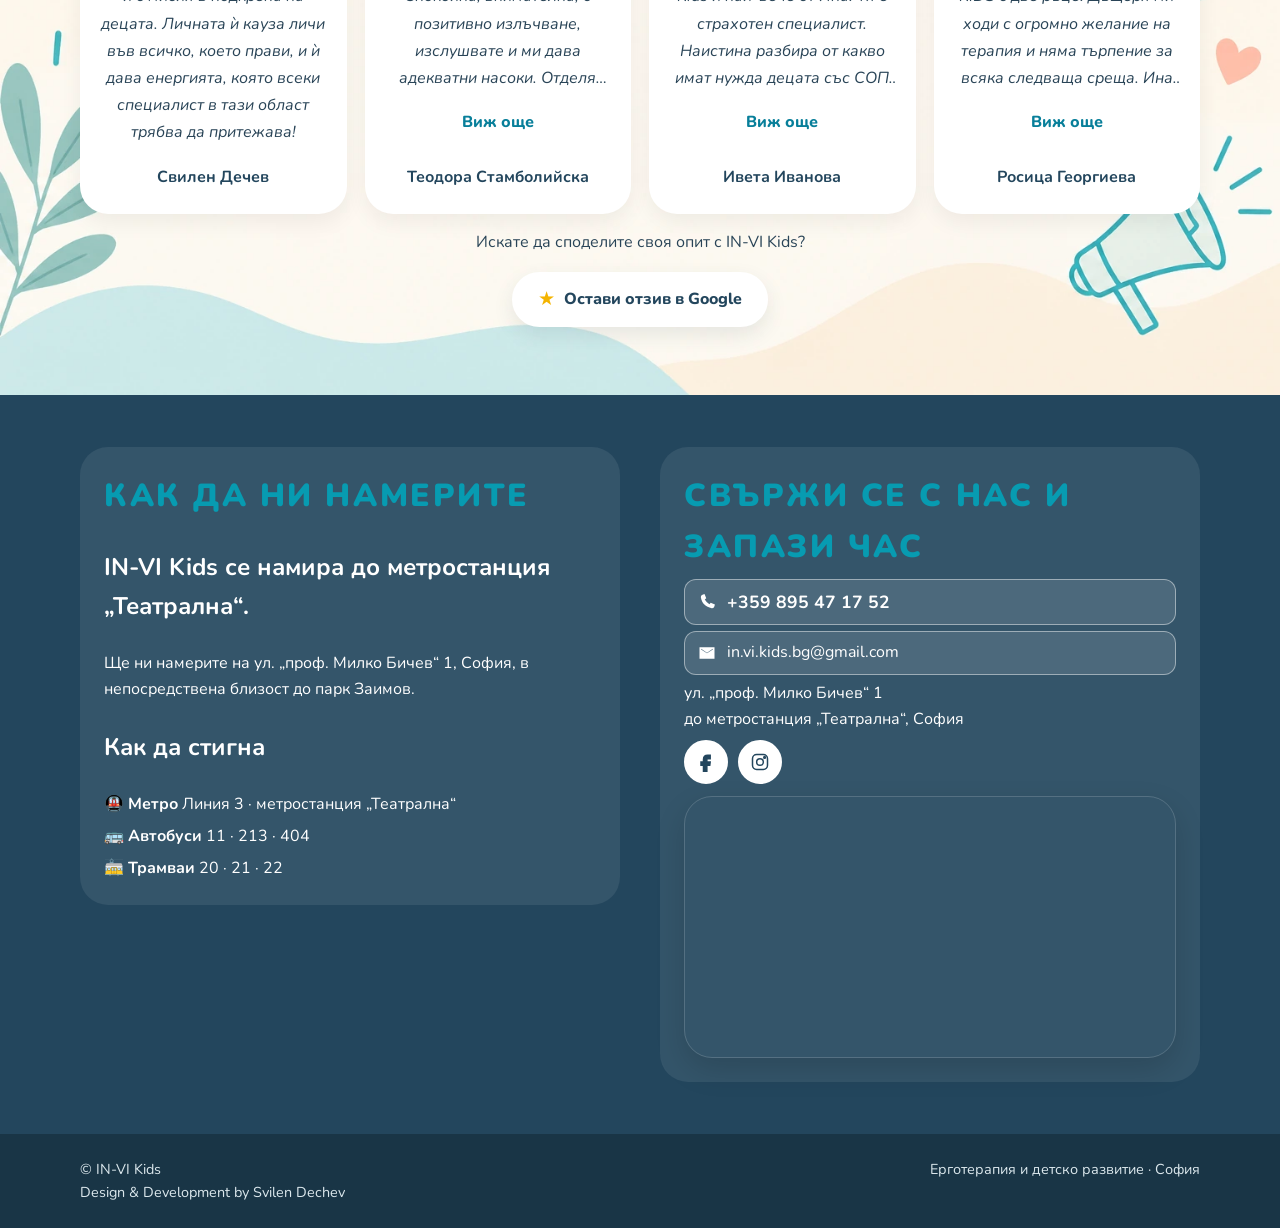
==== commit 021246d1: "christmass mode-v1" ====
--- a/index.html
+++ b/index.html
@@ -10,7 +10,7 @@
   <link rel="icon" type="image/png" sizes="32x32" href="/assets/favicon-32x32.png">
   <link rel="icon" type="image/png" sizes="16x16" href="/assets/favicon-16x16.png">
   <link rel="apple-touch-icon" href="/assets/apple-touch-icon.png">
-  
+
   <title>IN-VI Kids | Детска ерготерапия в София</title>
 
   <meta name="description"
@@ -37,8 +37,7 @@
   <link rel="canonical" href="https://invi-kids.com/">
   <link rel="preconnect" href="https://fonts.googleapis.com">
   <link rel="preconnect" href="https://fonts.gstatic.com" crossorigin>
-  <link rel="stylesheet"
-    href="https://fonts.googleapis.com/css2?family=Lora:wght@400;500&family=Nunito:wght@400;500;600;700;800&family=Playfair+Display:wght@700&display=swap">
+  <link rel="stylesheet" href="https://fonts.googleapis.com/css2?family=Lora:wght@400;500&family=Nunito:wght@400;500;600;700;800&family=Playfair+Display:wght@700&display=swap">
   <link rel="stylesheet" href="style.css?v=contact-map-compact">
   <script src="site-config.js?v=2" defer></script>
   <script src="main.js?v=perf-2" defer></script>
@@ -53,7 +52,10 @@
     "url": "https://invi-kids.com/",
     "logo": "https://invi-kids.com/assets/logo.webp",
     "telephone": "+359895471752",
-    "description": "IN-VI Kids предлага детска ерготерапия в София с индивидуален подход, игра и терапевтични занимания за деца. Подкрепяме детското развитие, сензорното и двигателното развитие и уменията за фина моторика чрез индивидуални и групови занимания, съобразени с нуждите на детето, включително на деца със СОП.",
+    "description": "INVI Kids предлага детска ерготерапия в София с индивидуален подход, 
+      игра и терапевтични занимания за деца. Подкрепяме детското развитие, сензорното и 
+      двигателното развитие и уменията за фина моторика чрез индивидуални и групови занимания, 
+      съобразени с нуждите на детето, включително на деца със СОП.",
     "areaServed": {
       "@type": "City",
       "name": "София",
@@ -155,7 +157,7 @@
         <a href="#reviews">Отзиви</a>
         <a href="#find-us">Контакти</a>
       </nav>
-      <a class="nav-button" href="#find-us">Запази час</a>
+      <a class="nav-button" href="#find-us" >Запази час</a>
     </div>
   </header>
   <button class="back-to-top" id="backToTop" aria-label="Върни ме горе">
@@ -168,51 +170,42 @@
       <div class="autumn-decor autumn-decor-three"></div>
       <div class="container">
         <div class="hero-intro">
-          <p class="eyebrow">ЕРГОТЕРАПИЯ И ДЕТСКО РАЗВИТИЕ</p>
-          <h1>Развитие чрез игра, движение и ежедневни умения.</h1>
+          <p class="eyebrow"><a href="#christmas-events">Вижте коледните събития в <span data-site-text="brandName"></span> ↓</a></p>
+          <h2 class="eyebrow">Свят от възможности за всяко дете.</h2  >
           <p class="hero-text"><strong>Всяко дете има свой път на развитие.</strong>
             <br>Целта ни е да създадем среда и да подберем подходи,
             които му дават увереност да изследва света и да разгърне своя потенциал
           </p>
         </div>
         <div class="hero-news">
+         <article class="hero-banner">
+            <img class="lightbox-trigger" src="assets/koledna_programa.webp" width="636" height="900"
+              alt="Предстояща коледна програма" tabindex="0" role="button" id="christmas-events">
+            <div class="hero-banner-overlay">
+              <span class="hero-banner-label-color-red">ПРЕДСТОЯЩО</span>
+              <h2>Коледна програма: 6/12, 13/12 и 20/12
+                <br>Три празнични недели в <span data-site-text="brandName"></span>
+              </h2>
+              <a href="#news-event">Виж повече ↓</a>
+            </div>
+          </article>
+
           <article class="hero-banner">
-            <img class="hero-banner-mobile-image" src="assets/autumn-poster.webp" width="405" height="720"
-              fetchpriority="high" alt="Детско преживяване сред природата">
-            <video class="hero-banner-video" muted loop playsinline preload="none" poster="assets/autumn-poster.webp"
-              aria-label="Преживявания сред природата">
-              <source src="assets/autumn-web.mp4" type="video/mp4">
-            </video>
-            <div class="hero-banner-overlay">
-              <span>АКТУАЛНО </span>
-              <h2>27 ОКТОМВРИ - Световен ден на ерготерапията,
-                Участието има значение!
-              </h2>
-              <a href="#news-occupational-day">Виж повече ↓</a>
-            </div>
-          </article>
-
-          <article class="hero-banner">
-            <img class="lightbox-trigger" src="assets/event-autumn.webp" width="636" height="900"
-              alt="Предстоящо групово занимание в природата" tabindex="0" role="button">
-            <div class="hero-banner-overlay">
-              <span>ПРЕДСТОЯЩО</span>
-              <h2>Групово занимание сред природата</h2>
-              <a href="#news-event">Виж повече ↓</a>
-            </div>
-          </article>
-
-          <!-- Банерът за безплатните консултации е запазен за бъдещо активиране.
-              <article class="hero-banner">
-                <img class="lightbox-trigger" src="assets/free-consultations.webp" width="1567" height="688"
-                  alt="Безплатни консултации през септември и октомври" tabindex="0" role="button">
-                <div class="hero-banner-overlay">
-                  <span>АКТУАЛНО</span>
-                  <h2>Безплатни консултации</h2>
-                  <a href="#find-us">Научи повече ↓</a>
-                </div>
-              </article>
-          -->
+          <img class="hero-banner-mobile-image" src="assets/autumn-poster.webp" width="405" height="720"
+            fetchpriority="high" alt="Детско преживяване сред природата">
+          <video class="hero-banner-video" muted loop playsinline preload="none" poster="assets/autumn-poster.webp"
+            aria-label="Преживявания сред природата">
+            <source src="assets/autumn-web.mp4" type="video/mp4">
+          </video>
+          <div class="hero-banner-overlay">
+            <span>АКТУАЛНО </span>
+            <h2>27 ОКТОМВРИ - Световен ден на ерготерапията,
+              Участието има значение!
+            </h2>
+            <a href="#news-occupational-day">Виж повече ↓</a>
+          </div>
+        </article>
+
         </div>
       </div>
     </section>
@@ -223,8 +216,7 @@
           <h2>Какво е ерготерапия?</h2>
           <p><strong>Ерготерапията подкрепя детето в развитието на умения, които са му нужни, за да участва
               по-уверено и самостоятелно в ежедневието – в играта, ученето, самообслужването и общуването.
-              <br>В <span data-site-text="brandName"></span> използваме различни терапевтични методи, практически задачи
-              и разнообразни
+              <br>В <span data-site-text="brandName"></span> използваме различни терапевтични методи, практически задачи и разнообразни
               предизвикателства,
               чрез които създаваме възможности за изследване, преодоляване на трудности и усвояване на нови умения.
               Всяко
@@ -252,13 +244,11 @@
         <div class="about-copy">
           <div>
             <p class="section-label">ЗА НАС</p>
-            <h3 class="about-story-title">Историята на Ина и Влади – детето, което вдъхнови <br>създаването на <span
-                data-site-text="brandName"></span>.</h3>
+            <h3 class="about-story-title">Историята на Ина и Влади – детето, което вдъхнови <br>създаването на <span data-site-text="brandName"></span>.</h3>
           </div>
 
           <blockquote class="about-intro">
-            „<span data-site-text="brandName"></span> се роди от личен опит и от вярата, че всяко дете заслужава да бъде
-            разбрано,
+            „<span data-site-text="brandName"></span> се роди от личен опит и от вярата, че всяко дете заслужава да бъде разбрано,
             подкрепено и прието такова, каквото е.“
           </blockquote>
 
@@ -284,8 +274,7 @@
             Днес съм дипломиран ерготерапевт с повече от 2 години професионален опит и продължавам да надграждам
             знанията си чрез специализирани обучения и
             сертификационни курсове. Като ерготерапевт съм част и от екипа на
-            <a href="https://mestenceto.com/" target="_blank" rel="noopener noreferrer"
-              class="external-link">„Местенцето“</a>,
+            <a href="https://mestenceto.com/" target="_blank" rel="noopener noreferrer" class="external-link">„Местенцето“</a>,
             където работя с деца и техните семейства. За мен всяко дете е различно и именно затова подходът към него
             трябва да бъде индивидуален.
           </p>
@@ -444,32 +433,79 @@
                 aria-controls="news-consultations-details">Научи повече <span>↓</span></button>
             </div>
           </article> -->
+          <!-- СТАР ВАРИАНТ – есенно групово занимание (запазен за справка)
           <article class="news-card" id="news-event">
             <div class="news-banner-wrap">
-              <img class="lightbox-trigger" src="assets/event-autumn.webp" width="636" height="900"
-                alt="Есенно групово занимание сред природата" tabindex="0" role="button">
+              <img class="lightbox-trigger" src="assets/koledna_programa.webp" width="1200" height="1000"
+                alt="Коледни групови занимание и коледно парти" tabindex="0" role="button">
             </div>
             <div class="news-body">
-              <p class="news-tag">Предстоящо</p>
-              <p>Изнесено терапевтично групово занимание сред природата, в което движението, играта и творчеството се
-                срещат.</p>
+              <p class="news-tag">Предстоящо в <br><span data-site-text="brandName"></span></p>
+              <h3>6, 12, 20 декември Коледни недели</h3>
+              <p><strong>🎄 Коледата наближава, а в IN-VI Kids сме подготвили нещо специално!❤️</strong></p>
               <div class="news-details" id="news-event-details" hidden>
-                <p>Каним децата на специално групово занимание сред природата. Чрез разнообразни дейности с естествени
-                  материали ще изследваме, ще създаваме, ще общуваме и ще развиваме важни умения по естествен и забавен
-                  начин.</p>
+                <p>Един от най-светлите семейни празници наближава. Да се подготвим за него, с нови умения, творчество,
+                  вкусни изненади, български традиции и много коледно настроение!</p>
                 <ul>
-                  <li>Двигателни игри и предизвикателства с естествени елементи</li>
-                  <li>Творчески дейности с листа, шишарки, клонки, кори и други природни материали</li>
-                  <li>Развитие на фината моторика и координацията</li>
-                  <li>Задачи за внимание, планиране и следване на инструкции</li>
-                  <li>Игри за общуване, взаимопомощ и участие в група</li>
+                  <li> <strong>✨6 декември/неделя/ –</strong> Коледна творческа работилница.
+                    Ще изработваме украса от естествени материали и ще украсим заедно нашата зала.</li>
+                  <li> <strong>🍪13 декември/неделя/ –</strong> Вкусни сладки и български традиции.
+                    Ще приготвяме коледни сладки и ще изработваме сурвакници.</li>
+                  <li>
+                    <strong>🎉20 декември/неделя/ –</strong> Коледно парти за децата на IN-VI Kids
+                    Игри, музика, танци, балони, лакомства и много изненади!
+                    <strong>🎁 Входът е свободен!</strong>
+                  </li>
                 </ul>
-                <p><strong>Място:</strong> парк „Борисова градина“<br><strong>Дата:</strong> ще бъде обявена според
-                  прогнозата за времето<br><strong>Продължителност:</strong> около 60–90
-                  мин.<br><strong>Участие:</strong> с предварително записване.</p>
+                <p><strong>Цена:</strong> 25 €.
+                  <br><strong>Продължителност:</strong> 90 мин.
+                  <br><strong>Участие:</strong> 🎄Събитията са с предварително записване и ще се проведат в малка група
+                  между 3(минимум) - 6 деца
+                  <br>
+                <nav class="nav" id="main-nav" aria-label="Основна навигация"><a href="#find-us">Запази своето
+                    място!</a></nav>
+                </p>
               </div>
               <button class="news-toggle" type="button" aria-expanded="false" aria-controls="news-event-details">Научи
                 повече <span>↓</span></button>
+            </div>
+          </article>
+          -->
+          <article class="news-card" id="news-christmas">
+            <div class="news-banner-wrap">
+              <img class="lightbox-trigger" src="assets/event-christmas.webp" width="1058" height="1487"
+                alt="Коледно парти в IN-VI Kids – време за игри, смях и коледни вълшебства" tabindex="0" role="button">
+            </div>
+            <div class="news-body">
+              <p class="news-tag">Предстоящо</p>
+              <h3>Коледно парти за децата на IN-VI Kids – време коледни вълшебства!</h3>
+              <p>Каним всички деца на IN-VI Kids да отпразнуваме заедно най-вълшебното време от годината!
+                Подготвили сме празнична среща, изпълнена с игри, забавления, музика, танци и много коледни изненади.
+              </p>
+              <div class="news-details" id="news-christmas-details" hidden>
+                <p><strong>Очакват ни:</strong></p>
+                <ul>
+                  <li>Забавни групови игри и весели предизвикателства</li>
+                  <li>Балони, музика и танци</li>
+                  <li>Коледни изненади и подаръци</li>
+                  <li>Вкусни лакомства и празнична почерпка</li>
+                  <li>Много усмивки, споделени моменти и коледно настроение</li>
+                </ul>
+                <p><strong>Място:</strong> IN-VI Kids<br>
+                  <strong>Дата:</strong> ще бъде обявена допълнително<br>
+                  <strong>Продължителност:</strong> около 90–120 мин.<br>
+                  <strong>Участие:</strong> без фиксирана такса.
+                </p>
+                <p>Ще има кутия за доброволен принос – всеки може да остави сума по собствена преценка.</p>
+                <p>
+                  <a class="inline-contact-link" href="#find-us">Запишете се</a>,
+                  за да можем да подготвим незабравимо преживяване за всички деца!
+                </p>
+                <p><strong>Нека споделим празника заедно!</strong> 🎄</p>
+              </div>
+
+              <button class="news-toggle" type="button" aria-expanded="false"
+                aria-controls="news-christmas-details">Научи повече <span>↓</span></button>
             </div>
           </article>
 
@@ -486,8 +522,7 @@
               <p><strong>УЧАСТИЕТО ИМА ЗНАЧЕНИЕ. ЖИВЕЙТЕ АКТИВНО!</strong></p>
               <div class="news-details" id="news-occupational-day-details" hidden>
                 <p>Днес, в Световния ден на ерготерапията, мотото „Участието има значение“ ни провокира да стартираме с
-                  нещо ново в <span data-site-text="brandName"></span> — да ви насърчим да излезете от рутината на
-                  ежедневието и да откривате нови
+                  нещо ново в <span data-site-text="brandName"></span> — да ви насърчим да излезете от рутината на ежедневието и да откривате нови
                   места заедно с децата си.</p>
                 <p>Разходките сред природата и посещението на непознати места са чудесен начин да опознаваме света около
                   нас, да си подаряваме нови преживявания и да създаваме спомени заедно.</p>
@@ -508,9 +543,11 @@
             </div>
           </article>
           <article class="news-card" id="news-development">
-            <div class="news-visual news-nature"><img class="lightbox-trigger" src="assets/what-is-ergo.webp"
-                width="1200" height="1000" alt="Дете в терапевтично занимание за детско развитие в IN-VI Kids"
-                tabindex="0" role="button" loading="lazy" decoding="async"></div>
+            <div class="news-banner-wrap">
+              <img class="lightbox-trigger" src="assets/what-is-ergo.webp" width="1200" height="1000"
+                alt="Дете в терапевтично занимание за детско развитие в IN-VI Kids" tabindex="0" role="button"
+                loading="lazy" decoding="async">
+            </div>
             <div class="news-body">
               <p class="news-tag">Полезно</p>
               <h3>Какво всъщност развиваме в ерготерапията?</h3>
@@ -534,7 +571,7 @@
       <div class="container">
         <div class="social-highlights-heading">
           <p class="section-label">ОТ НАШИТЕ СОЦИАЛНИ МРЕЖИ</p>
-          <h2 id="social-highlights-title"><span data-site-text="brandName"></span></h2>
+          <!-- <h2 id="social-highlights-title">IN-VI Kids</h2> -->
         </div>
         <div class="social-post-grid">
           <article class="social-post">
@@ -588,8 +625,7 @@
               и ѝ дава енергията, която всеки специалист в тази област трябва да притежава!
             </p>
             <span>Свилен Дечев</span>
-            <a class="review-google-link" href="https://share.google/Uc4KkZx5M30qCc33X" target="_blank"
-              rel="noopener noreferrer" aria-label="Прочетете отзива за IN-VI Kids в Google">
+            <a class="review-google-link" href="https://share.google/Uc4KkZx5M30qCc33X" target="_blank" rel="noopener noreferrer" aria-label="Прочетете отзива за IN-VI Kids в Google">
               <!-- <br>Виж отзива в Google → -->
             </a>
           </div>
@@ -604,7 +640,6 @@
             <button class="review-toggle" type="button" aria-expanded="false">Виж още</button>
             <span>Теодора Стамболийска</span>
           </div>
-
 
           <div class="review-card">
             <div class="review-stars">★★★★★</div>
@@ -652,7 +687,7 @@
           </div>
         </div>
         <div class="contact-box">
-          <p class="section-label">СВЪРЖИ СЕ С НАС И ЗАПАЗИ ЧАС</p>
+          <p class="section-label" >СВЪРЖИ СЕ С НАС И ЗАПАЗИ ЧАС</p>
           <a class="contact-phone" data-site-href="phoneHref">
             <svg viewBox="0 0 24 24" aria-hidden="true">
               <path
@@ -668,12 +703,14 @@
           </a>
           <p><span data-site-text="addressStreet"></span><br><span data-site-text="addressArea"></span></p>
           <div class="social-links">
-            <a data-site-href="facebookUrl" target="_blank" rel="noopener" aria-label="Facebook" title="Facebook">
+            <a data-site-href="facebookUrl" target="_blank" rel="noopener" aria-label="Facebook"
+              title="Facebook">
               <svg viewBox="0 0 24 24" aria-hidden="true">
                 <path d="M14 8h3V4h-3c-3.3 0-5 1.9-5 5v3H6v4h3v8h4v-8h3.5l.5-4H13V9c0-.7.3-1 1-1Z" />
               </svg>
             </a>
-            <a data-site-href="instagramUrl" target="_blank" rel="noopener" aria-label="Instagram" title="Instagram">
+            <a data-site-href="instagramUrl" target="_blank" rel="noopener" aria-label="Instagram"
+              title="Instagram">
               <svg viewBox="0 0 24 24" aria-hidden="true">
                 <rect x="3" y="3" width="18" height="18" rx="5" />
                 <circle cx="12" cy="12" r="4" />
@@ -682,8 +719,9 @@
             </a>
           </div>
           <div class="contact-map">
-            <iframe data-site-src="mapEmbedUrl" title="Местоположение на IN-VI Kids" loading="lazy"
-              referrerpolicy="no-referrer-when-downgrade">
+            <iframe
+              data-site-src="mapEmbedUrl"
+              title="Местоположение на IN-VI Kids" loading="lazy" referrerpolicy="no-referrer-when-downgrade">
             </iframe>
           </div>
         </div>
@@ -695,10 +733,9 @@
       <span>© <span data-site-text="brandName"></span>
         <br>Design & Development by Svilen Dechev
       </span>
-      <span>Ерготерапия и детско развитие · София</span>
+      <span >Ерготерапия и детско развитие · София</span>
     </div>
   </footer>
-
 </body>
 
 </html>
--- a/style.css
+++ b/style.css
@@ -1,4 +1,3 @@
-
 :root {
   --turquoise: #079bb1;
   --turquoise-light: #dff6fa;
@@ -790,7 +789,7 @@
   min-height: 0;
 }
 
-.social-post-content-facebook > a {
+.social-post-content-facebook>a {
   margin-top: 0;
 }
 
@@ -798,7 +797,7 @@
   min-height: 0;
 }
 
-.social-post-content-instagram > a {
+.social-post-content-instagram>a {
   margin-top: 0;
 }
 
@@ -1201,7 +1200,7 @@
 }
 
 /* Текстът започва под трите медии */
-.about-card > div:nth-child(2) {
+.about-card>div:nth-child(2) {
   grid-column: 1 / -1;
   grid-row: 2;
   max-width: 900px;
@@ -1215,9 +1214,9 @@
   gap: 16px;
 }
 
-.about-copy > p,
-.about-copy > h3,
-.about-copy > div {
+.about-copy>p,
+.about-copy>h3,
+.about-copy>div {
   margin: 0;
 }
 
@@ -1336,7 +1335,7 @@
   gap: 6px;
 }
 
-.contact-box > p:not(.contact-title) {
+.contact-box>p:not(.contact-title) {
   margin: 0;
 }
 
@@ -1458,7 +1457,7 @@
   display: flex;
 }
 
-.lightbox.active ~ .back-to-top {
+.lightbox.active~.back-to-top {
   visibility: hidden;
 }
 
@@ -1821,8 +1820,8 @@
     aspect-ratio: 4 / 3;
   }
 
-  .about-card > div:nth-child(2),
-  .about-card > p {
+  .about-card>div:nth-child(2),
+  .about-card>p {
     grid-column: 1;
     grid-row: auto;
     max-width: none;
@@ -2001,6 +2000,7 @@
   background-position: center;
   background-repeat: no-repeat;
 }
+
 .reviews-content {
   text-align: center;
   max-width: 1120px;
@@ -2124,6 +2124,7 @@
   font-weight: 700;
   text-align: center;
 }
+
 .external-link {
   color: #1976a8;
   text-decoration: underline;
@@ -2141,8 +2142,9 @@
 .hero-news .hero-banner {
   min-height: 0;
 }
-.hero-news .hero-banner > video,
-.hero-news .hero-banner > img {
+
+.hero-news .hero-banner>video,
+.hero-news .hero-banner>img {
   display: block;
   width: 100%;
   height: clamp(250px, 29vw, 330px);
@@ -2151,30 +2153,38 @@
   object-position: center;
   box-sizing: border-box;
 }
-.hero-news .hero-banner > .hero-banner-mobile-image {
+
+.hero-banner-label-color-red {
+  font: bold 1.1rem "Nunito", system-ui, sans-serif;
+  color: #c41616;
+}
+
+.hero-news .hero-banner>.hero-banner-mobile-image {
   display: none;
 }
-.hero-news .hero-banner > video {
+
+.hero-news .hero-banner>video {
   object-position: center 45%;
 }
+
 @media (max-width: 760px) {
-  .hero-news .hero-banner > video {
+  .hero-news .hero-banner>video {
     display: none;
   }
-  .hero-news .hero-banner > .hero-banner-mobile-image {
+
+  .hero-news .hero-banner>.hero-banner-mobile-image {
     display: block;
     height: clamp(230px, 62vw, 360px);
     object-fit: cover;
     object-position: center 45%;
   }
-  .hero-news .hero-banner > img:not(.hero-banner-mobile-image) {
+
+  .hero-news .hero-banner>img:not(.hero-banner-mobile-image) {
     height: clamp(230px, 62vw, 360px);
     object-fit: cover;
     object-position: center 30%;
   }
 }
-
-
 /* =========================
    CHRISTMAS THEME (seasonal)
    ========================= */
@@ -2194,9 +2204,11 @@
   content: none;
 }
 
-body.christmas-theme .autumn-decor { display: none; }
-
-body.christmas-theme .hero-autumn > .container {
+body.christmas-theme .autumn-decor {
+  display: none;
+}
+
+body.christmas-theme .hero-autumn>.container {
   position: relative;
   z-index: 2;
 }
@@ -2220,16 +2232,24 @@
   font-size: var(--flake-size);
   font-weight: 700;
   line-height: 1;
-  text-shadow: 0 1px 3px rgba(39,83,105,.48), 0 0 7px rgba(255,255,255,.98), 0 0 12px rgba(185,220,233,.65);
+  text-shadow: 0 1px 3px rgba(39, 83, 105, .48), 0 0 7px rgba(255, 255, 255, .98), 0 0 12px rgba(185, 220, 233, .65);
   opacity: var(--flake-opacity);
   animation: christmas-fall var(--flake-duration) linear var(--flake-delay) infinite;
   will-change: transform;
 }
 
 @keyframes christmas-fall {
-  0% { transform: translate3d(0, -5vh, 0) rotate(0deg); }
-  50% { transform: translate3d(var(--flake-drift), 52vh, 0) rotate(150deg); }
-  100% { transform: translate3d(calc(var(--flake-drift) * -.45), 110vh, 0) rotate(310deg); }
+  0% {
+    transform: translate3d(0, -5vh, 0) rotate(0deg);
+  }
+
+  50% {
+    transform: translate3d(var(--flake-drift), 52vh, 0) rotate(150deg);
+  }
+
+  100% {
+    transform: translate3d(calc(var(--flake-drift) * -.45), 110vh, 0) rotate(310deg);
+  }
 }
 
 @media (max-width: 760px) {
@@ -2241,7 +2261,9 @@
 }
 
 @media (prefers-reduced-motion: reduce) {
-  .christmas-flake { animation: none; }
+  .christmas-flake {
+    animation: none;
+  }
 }
 
 
@@ -2274,25 +2296,32 @@
   0% {
     transform: translate3d(0, -8vh, 0) rotate(var(--leaf-rotation));
   }
+
   18% {
     transform: translate3d(var(--leaf-sway), 13vh, 0) rotate(calc(var(--leaf-rotation) + 55deg));
   }
+
   38% {
     transform: translate3d(calc(var(--leaf-sway) * -0.75), 34vh, 0) rotate(calc(var(--leaf-rotation) + 125deg));
   }
+
   58% {
     transform: translate3d(calc(var(--leaf-sway) * 0.8), 57vh, 0) rotate(calc(var(--leaf-rotation) + 205deg));
   }
+
   78% {
     transform: translate3d(calc(var(--leaf-sway) * -0.65), 81vh, 0) rotate(calc(var(--leaf-rotation) + 285deg));
   }
+
   100% {
     transform: translate3d(0, 112vh, 0) rotate(calc(var(--leaf-rotation) + 360deg));
   }
 }
 
 @media (prefers-reduced-motion: reduce) {
-  .autumn-leaf { animation: none; }
+  .autumn-leaf {
+    animation: none;
+  }
 }
 
 
@@ -2309,11 +2338,9 @@
     padding: 16px 14px 18px;
     margin: 0 10px 30px;
     border-radius: 22px;
-    background: linear-gradient(
-      180deg,
-      rgba(255, 249, 239, .84) 0%,
-      rgba(255, 249, 239, .74) 100%
-    );
+    background: linear-gradient(180deg,
+        rgba(255, 249, 239, .84) 0%,
+        rgba(255, 249, 239, .74) 100%);
     box-shadow: 0 5px 22px rgba(42, 49, 48, .10);
     -webkit-backdrop-filter: blur(3px);
     backdrop-filter: blur(3px);
@@ -2321,13 +2348,13 @@
 
   body.christmas-theme .hero-intro h1 {
     color: #183c50;
-    text-shadow: 0 1px 0 rgba(255,255,255,.65);
+    text-shadow: 0 1px 0 rgba(255, 255, 255, .65);
   }
 
   body.christmas-theme .hero-intro .hero-text {
     color: #244b5d;
     font-weight: 500;
-    text-shadow: 0 1px 0 rgba(255,255,255,.55);
+    text-shadow: 0 1px 0 rgba(255, 255, 255, .55);
   }
 }
 
@@ -2345,26 +2372,33 @@
   background-position: center top;
   background-size: 100% auto;
 }
+
 body.autumn-theme .hero-autumn::before,
 body.autumn-theme .hero-autumn::after {
   content: none;
 }
+
 body.autumn-theme .autumn-decor {
   display: none;
 }
-body.autumn-theme .hero-autumn > .container {
+
+body.autumn-theme .hero-autumn>.container {
   position: relative;
   z-index: 2;
 }
+
 body.autumn-theme .hero-intro .eyebrow {
   color: #c76b1e;
 }
+
 body.autumn-theme .hero-intro h1 {
   color: #75401f;
 }
+
 body.autumn-theme .hero-intro .hero-text {
   color: #3f3028;
 }
+
 @media (max-width: 760px) {
   body.autumn-theme .hero-autumn {
     background-size: auto 100%;
@@ -2383,16 +2417,19 @@
   -webkit-backdrop-filter: none !important;
   backdrop-filter: none !important;
 }
+
 body.autumn-theme .hero-intro .eyebrow {
   color: #693817;
   font-weight: 900;
   text-shadow: 0 1px 0 rgba(255, 250, 242, .98), 0 0 5px rgba(255, 250, 242, .9);
 }
+
 body.autumn-theme .hero-intro h1 {
   color: #633315;
   font-weight: 700;
   text-shadow: 0 1px 0 rgba(255, 250, 242, .98), 0 2px 5px rgba(255, 250, 242, .9);
 }
+
 body.autumn-theme .hero-intro .hero-text {
   color: #302016;
   font-weight: 600;
@@ -2402,19 +2439,31 @@
 /* По-добра четимост на текста в есенния hero */
 /* Четимост на текста в есенния hero – същият glass ефект като при банерите */
 body.autumn-theme .hero-intro .hero-text {
-    position: relative;
-    z-index: 2;
-    background: rgba(255, 252, 246, .35);
-    border: 1px solid rgba(255, 255, 255, .68);
-    border-radius: 18px;
-    padding: 18px 26px;
-    box-shadow: 0 8px 22px rgba(35, 70, 93, .10);
-    -webkit-backdrop-filter: blur(9px);
-    backdrop-filter: blur(9px);
-    color: #302016;
-    text-shadow: none;
-    line-height: 1.6;
-    max-width: 850px;
-    margin-left: auto;
-    margin-right: auto;
-}
+  position: relative;
+  z-index: 2;
+  background: rgba(255, 252, 246, .35);
+  border: 1px solid rgba(255, 255, 255, .68);
+  border-radius: 18px;
+  padding: 18px 26px;
+  box-shadow: 0 8px 22px rgba(35, 70, 93, .10);
+  -webkit-backdrop-filter: blur(9px);
+  backdrop-filter: blur(9px);
+  color: #302016;
+  text-shadow: none;
+  line-height: 1.6;
+  max-width: 850px;
+  margin-left: auto;
+  margin-right: auto;
+}
+
+.hero-autumn .hero-news {
+  width: min(1250px, calc(100vw - 40px));
+  max-width: none;
+  margin-left: 50%;
+  transform: translateX(-50%);
+}
+
+.hero-banner-overlay span.hero-banner-label-color-red {
+  color: #c62828 !important;
+  background: transparent;
+}
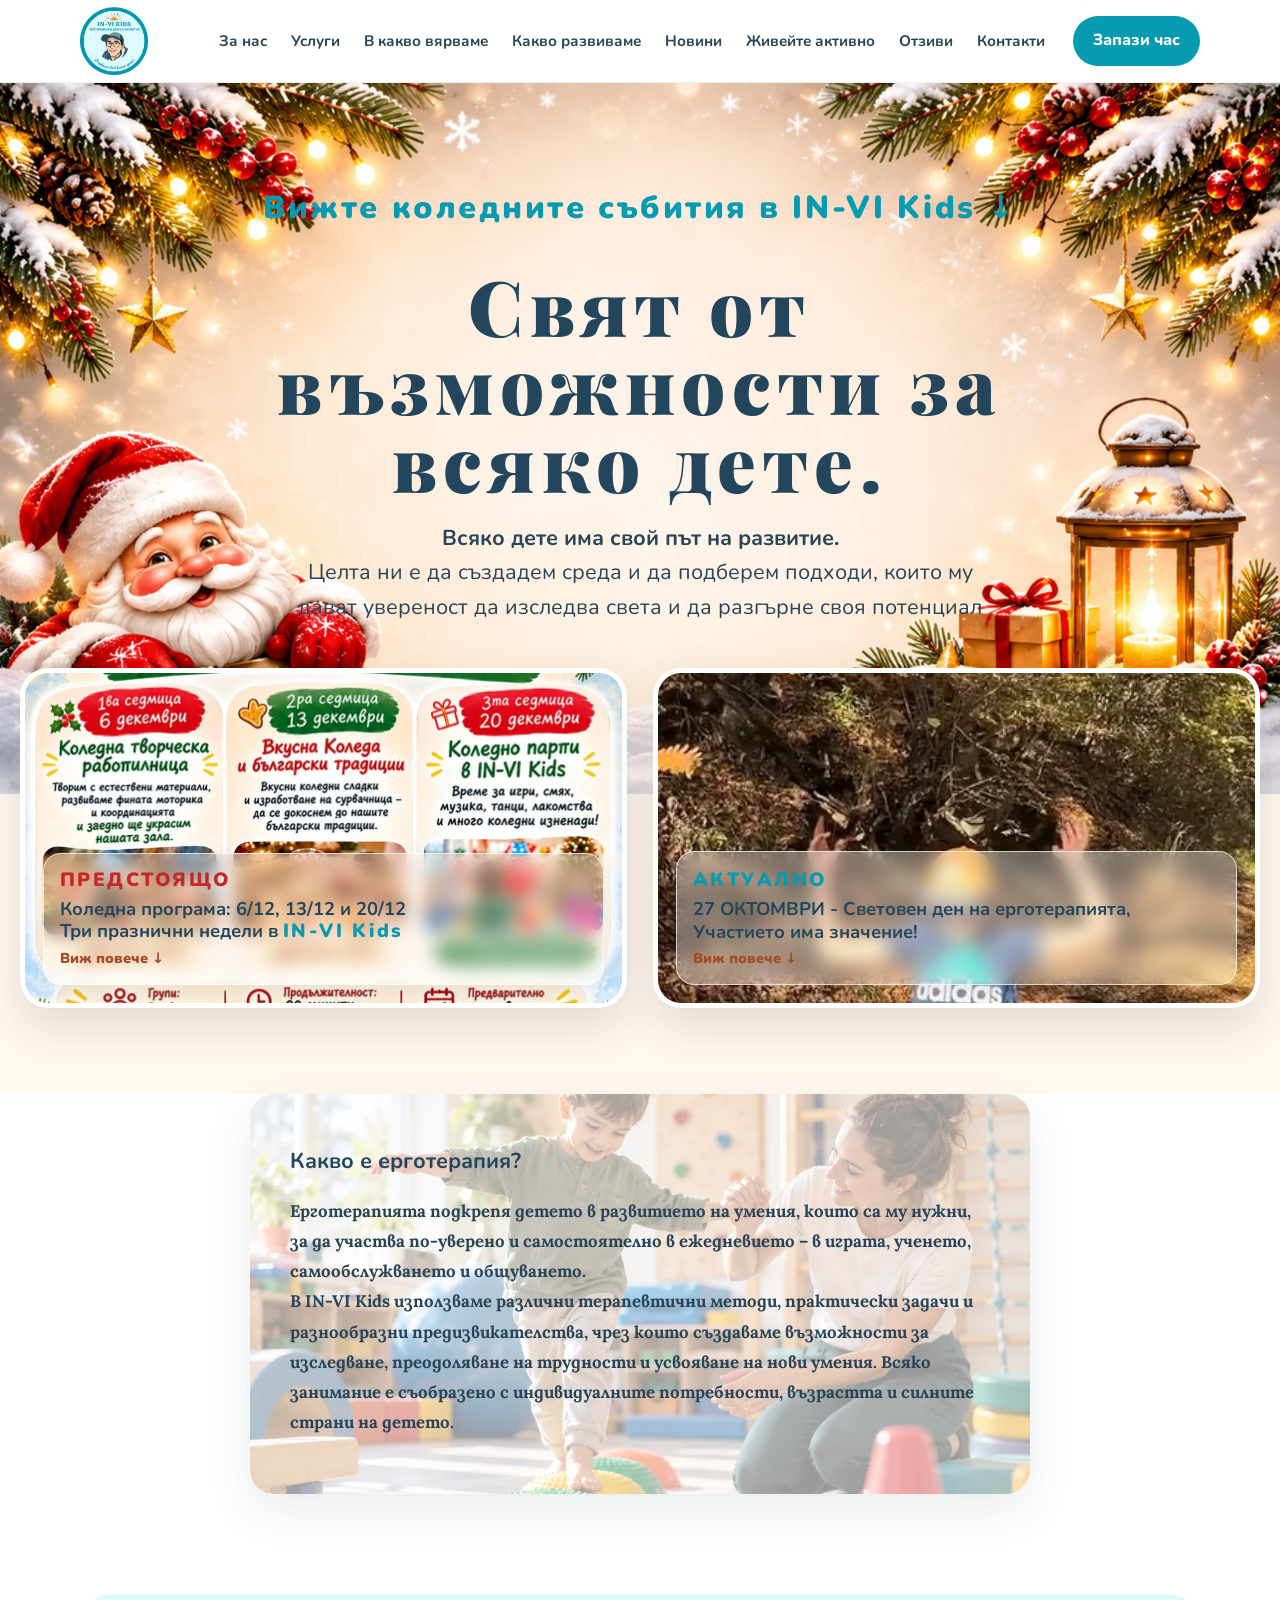
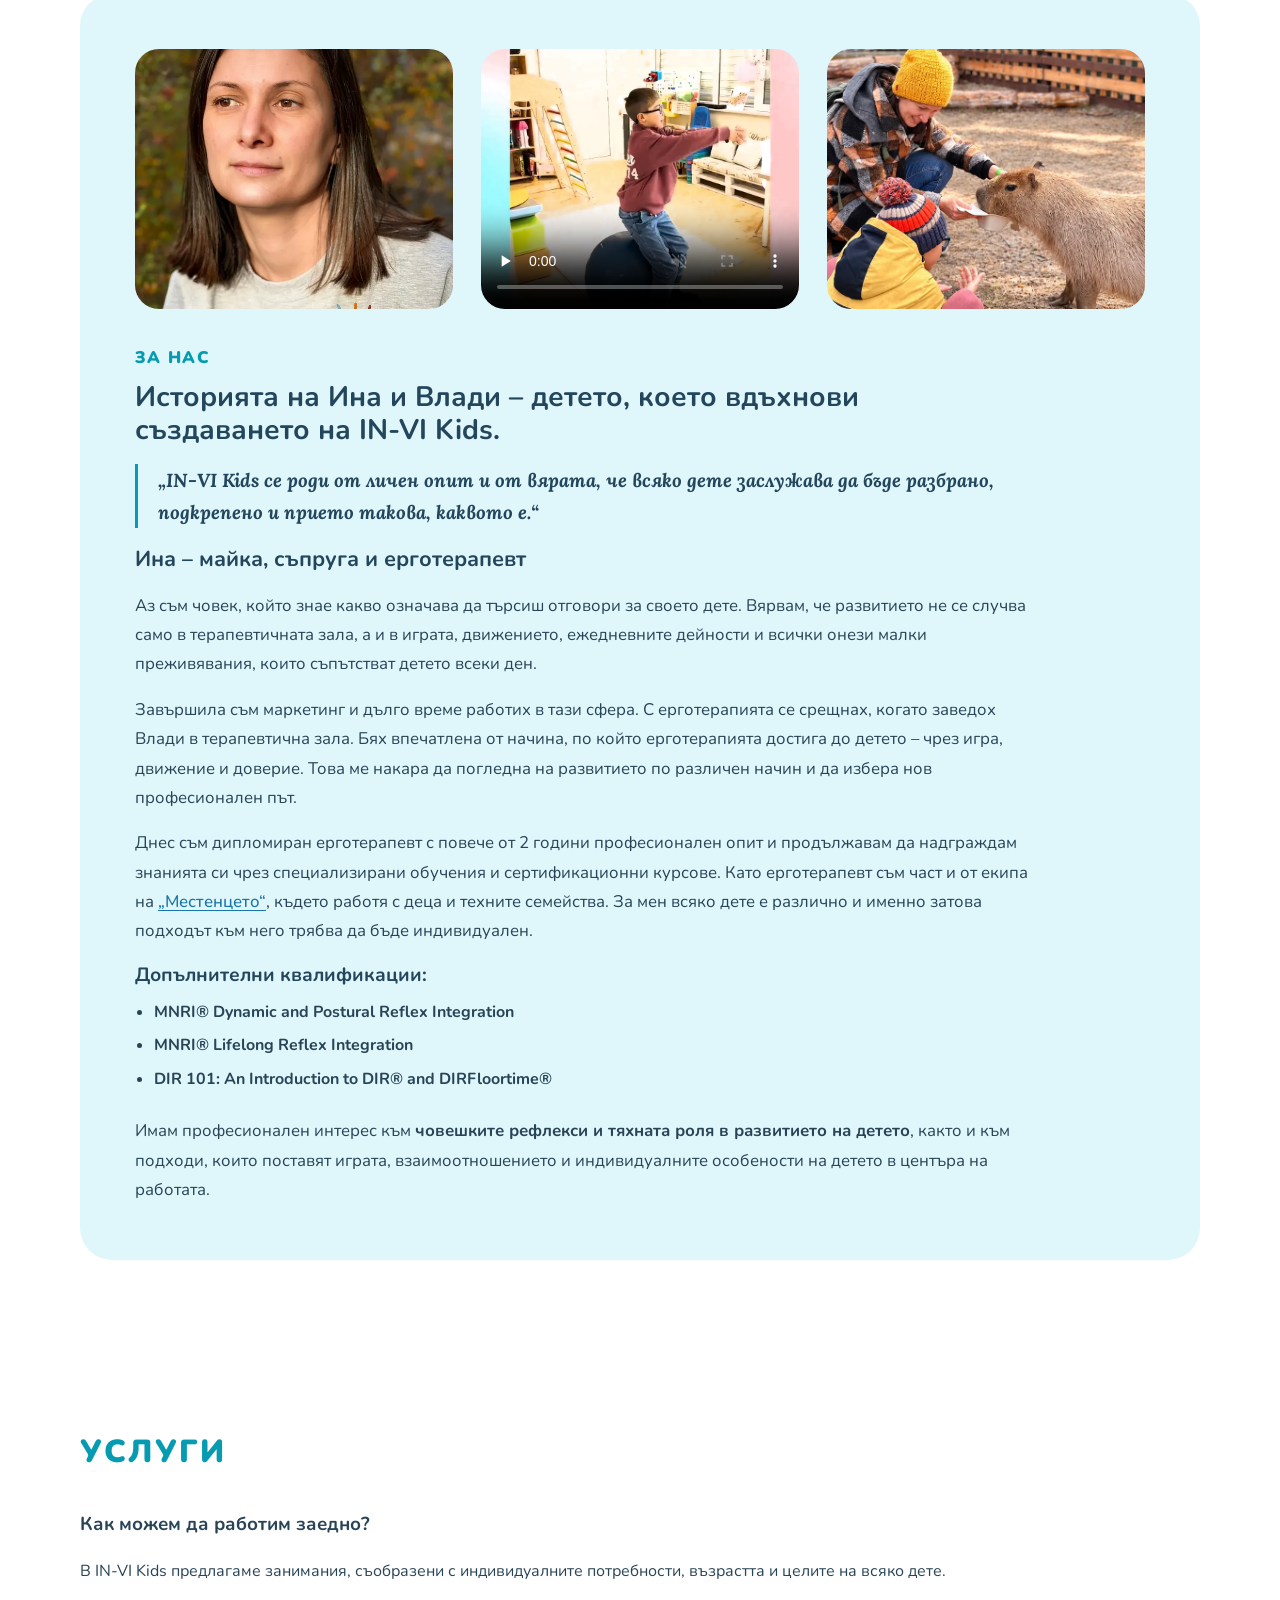
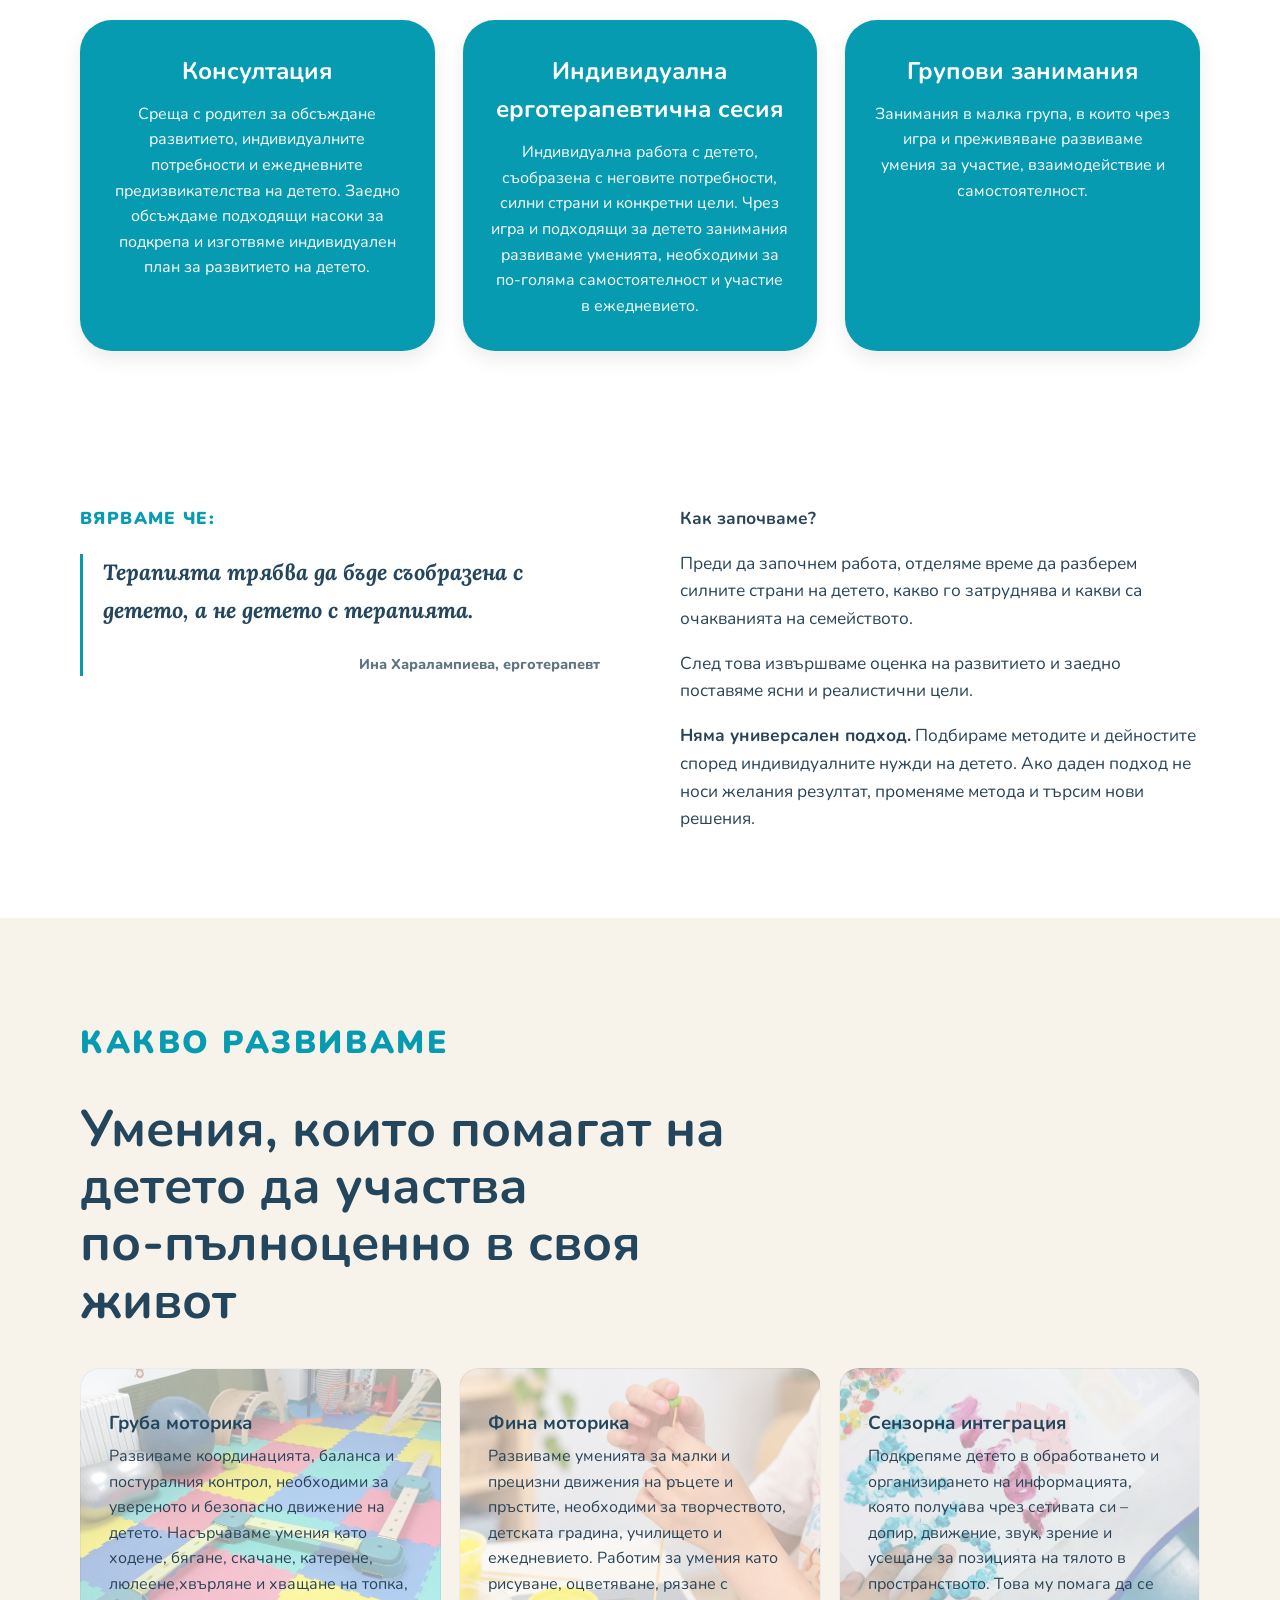
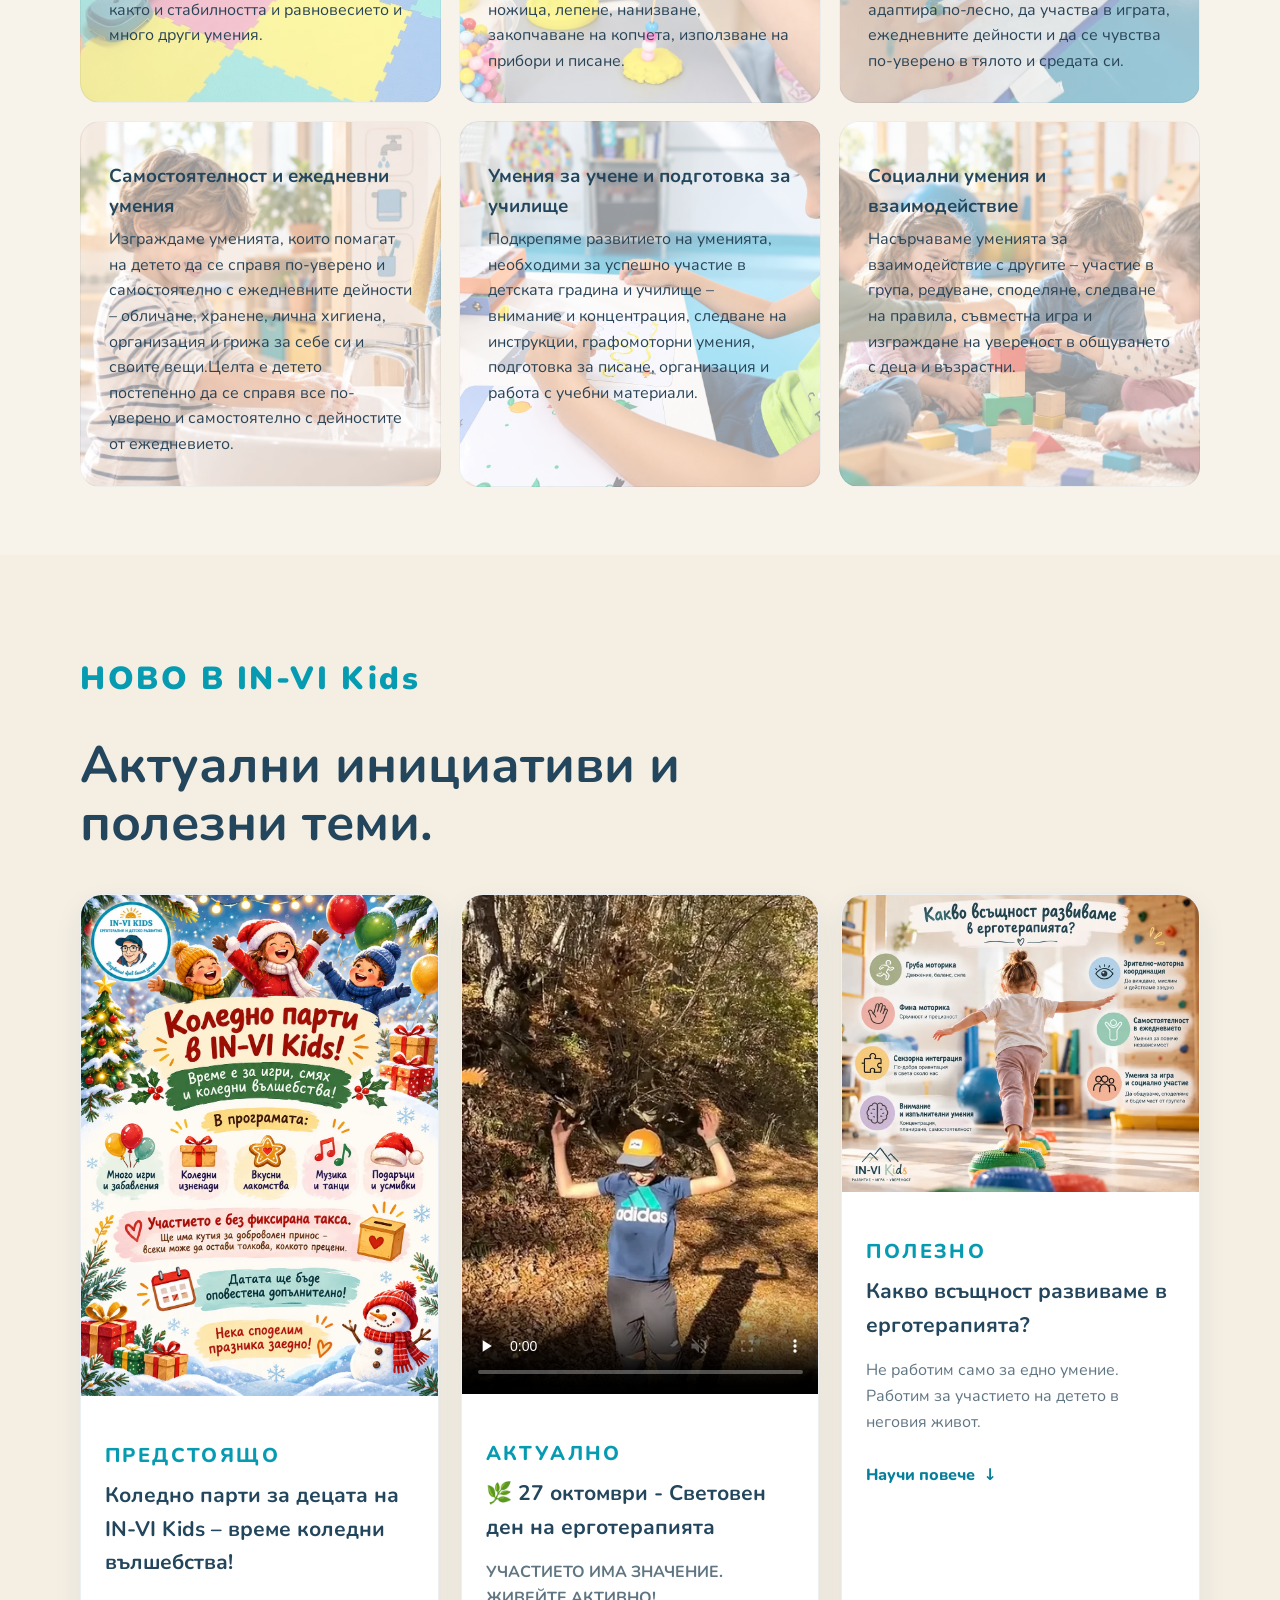
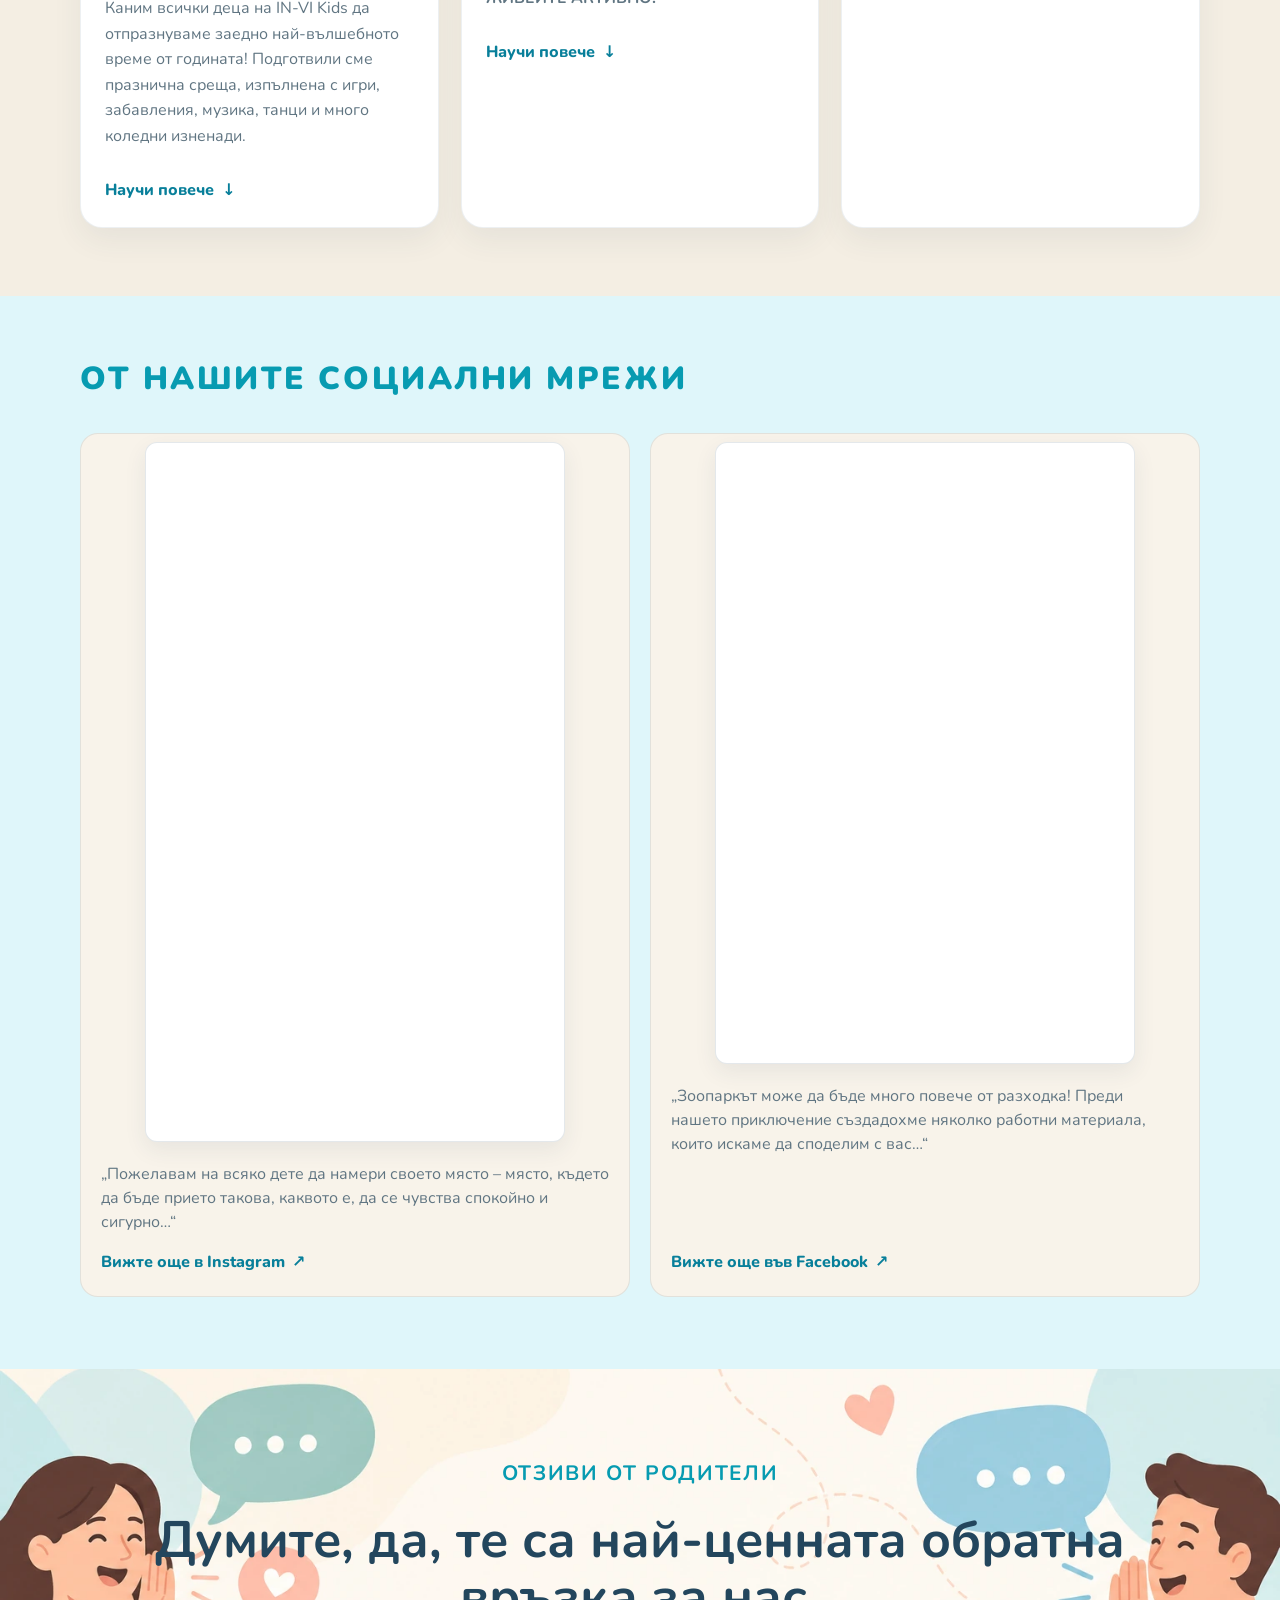
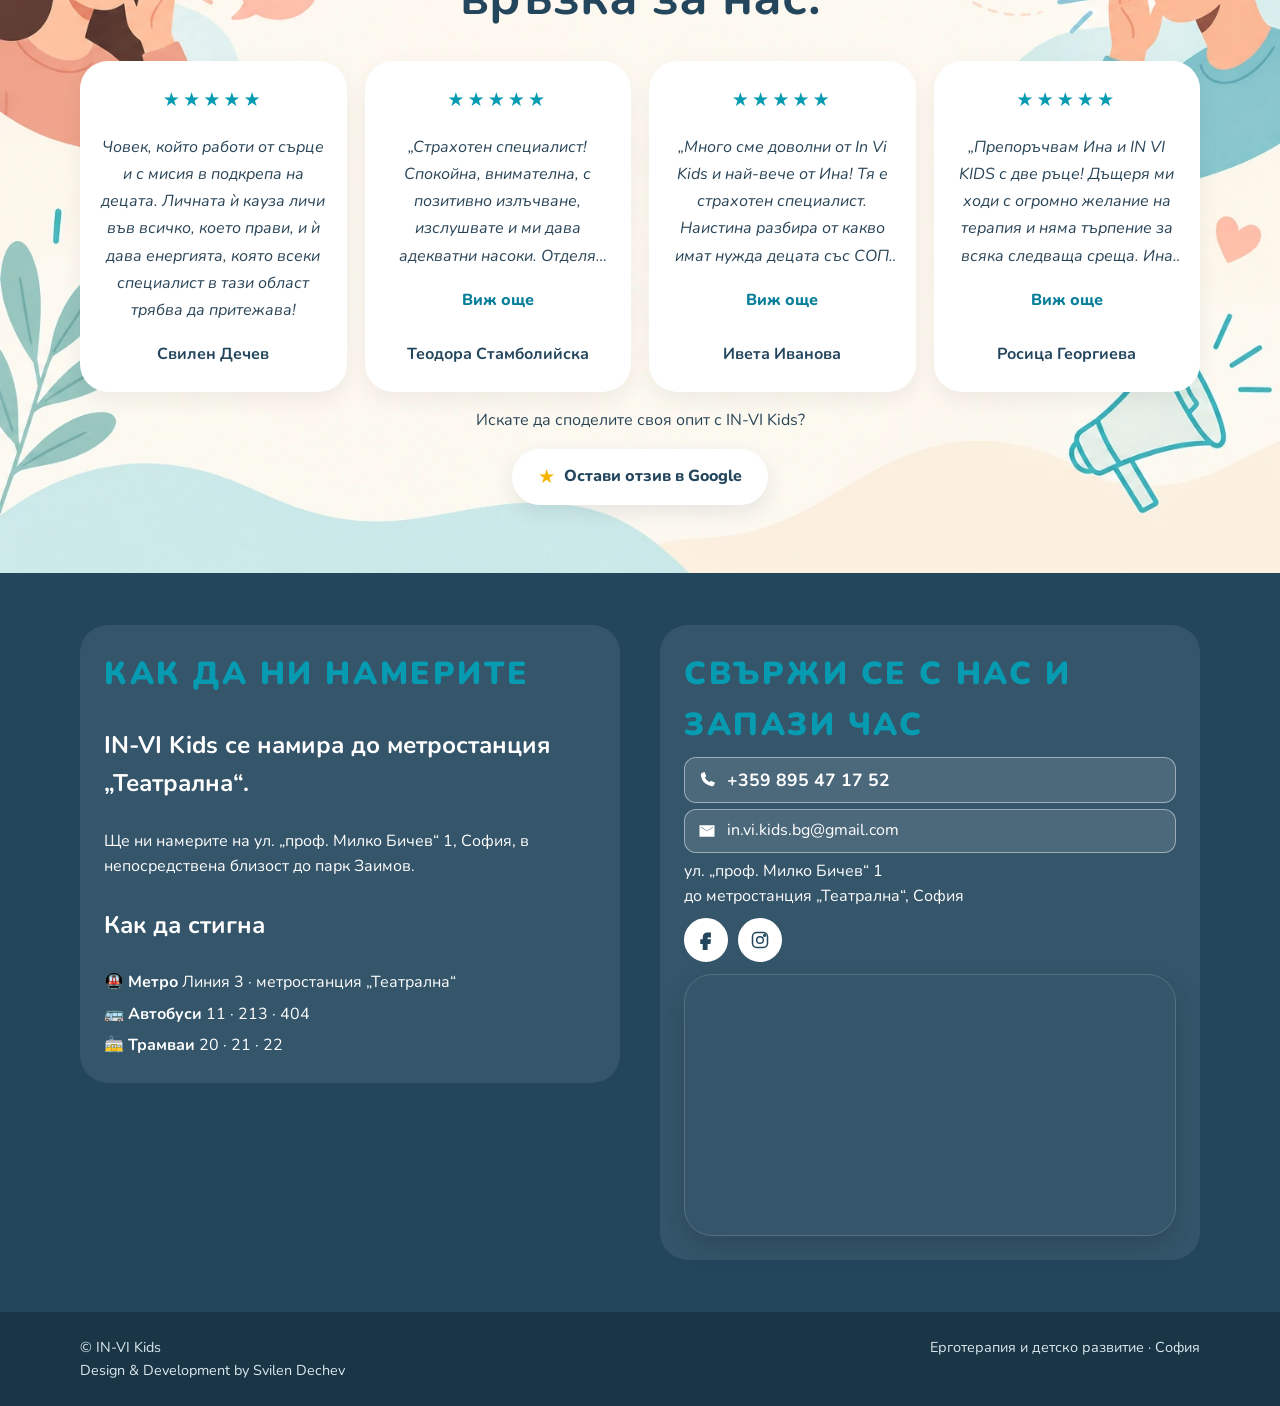
==== commit 0a49a02d: "christmass mode-v1" ====
--- a/index.html
+++ b/index.html
@@ -171,7 +171,7 @@
       <div class="container">
         <div class="hero-intro">
           <p class="eyebrow"><a href="#christmas-events">Вижте коледните събития в <span data-site-text="brandName"></span> ↓</a></p>
-          <h2 class="eyebrow">Свят от възможности за всяко дете.</h2  >
+          <h1 class="eyebrow">Свят от възможности за всяко дете.</h1>
           <p class="hero-text"><strong>Всяко дете има свой път на развитие.</strong>
             <br>Целта ни е да създадем среда и да подберем подходи,
             които му дават увереност да изследва света и да разгърне своя потенциал
@@ -186,7 +186,7 @@
               <h2>Коледна програма: 6/12, 13/12 и 20/12
                 <br>Три празнични недели в <span data-site-text="brandName"></span>
               </h2>
-              <a href="#news-event">Виж повече ↓</a>
+              <a href="#news-christmas">Виж повече ↓</a>
             </div>
           </article>
 
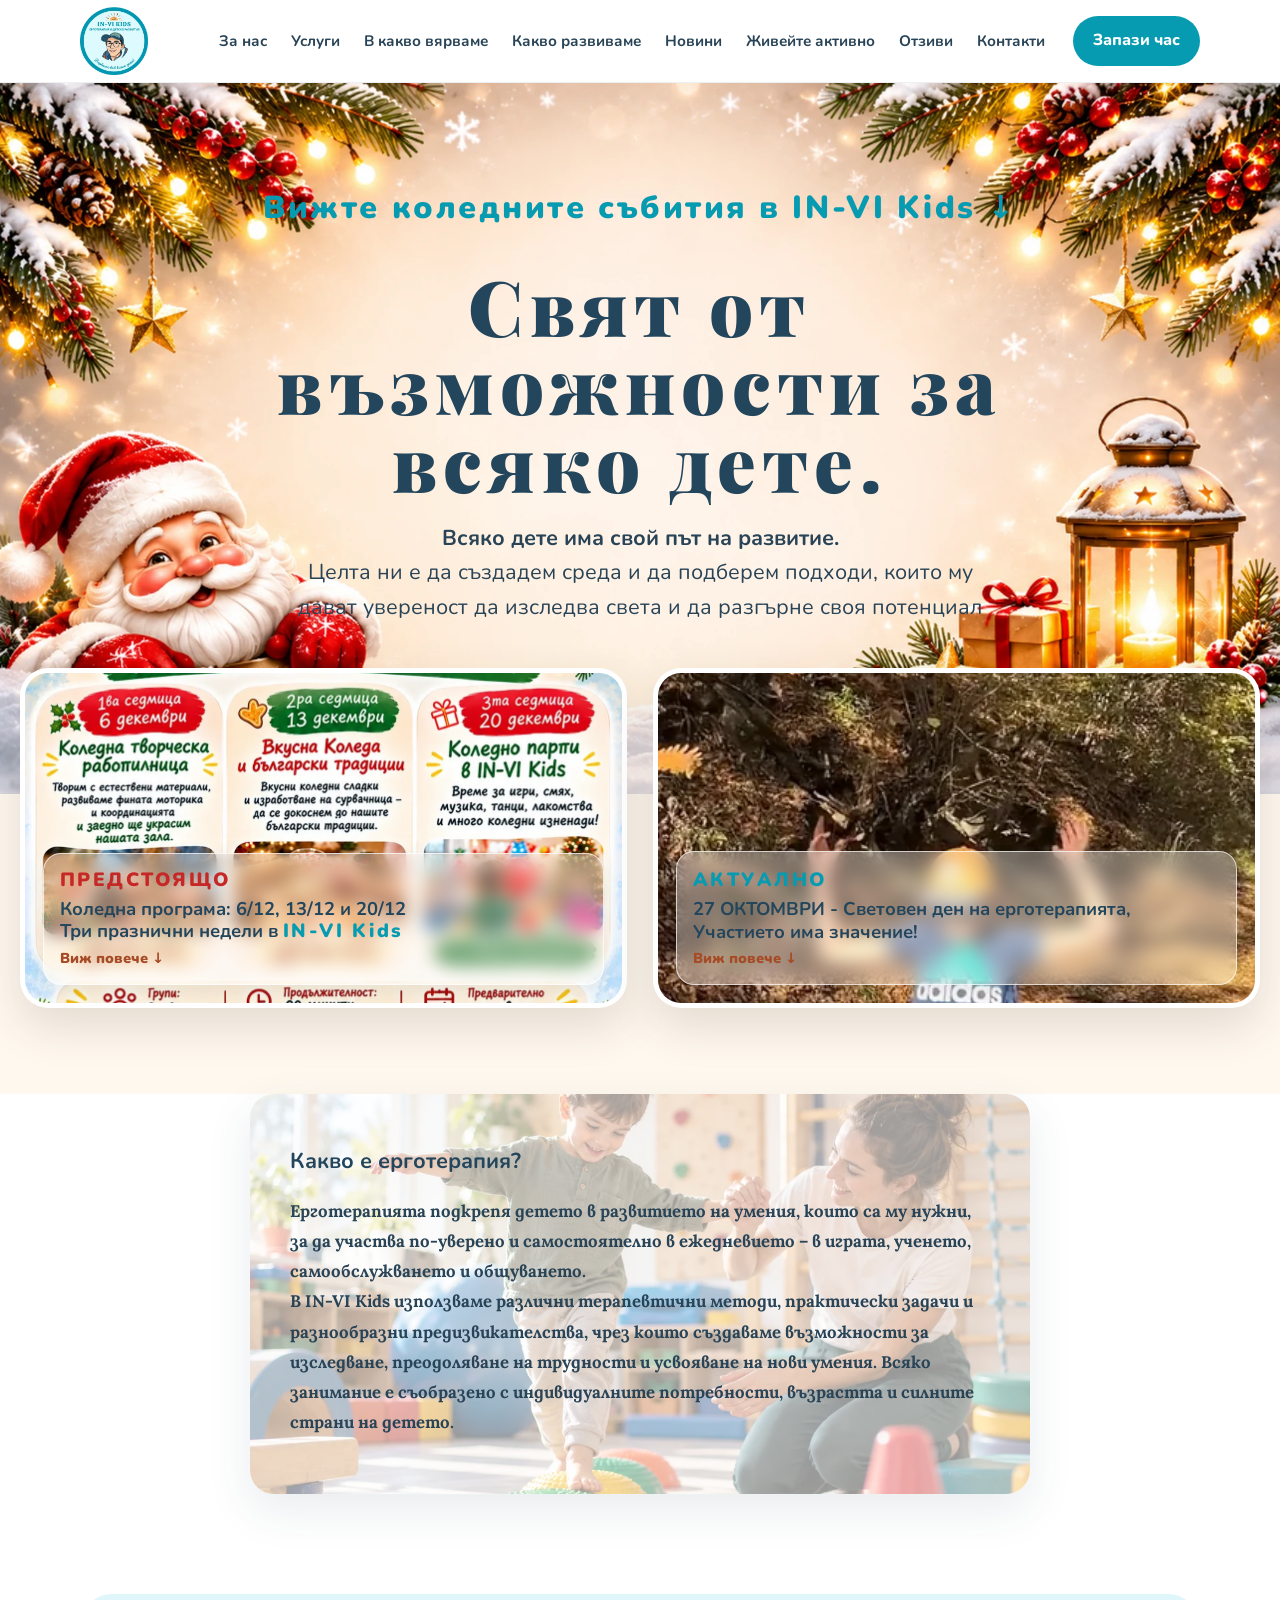
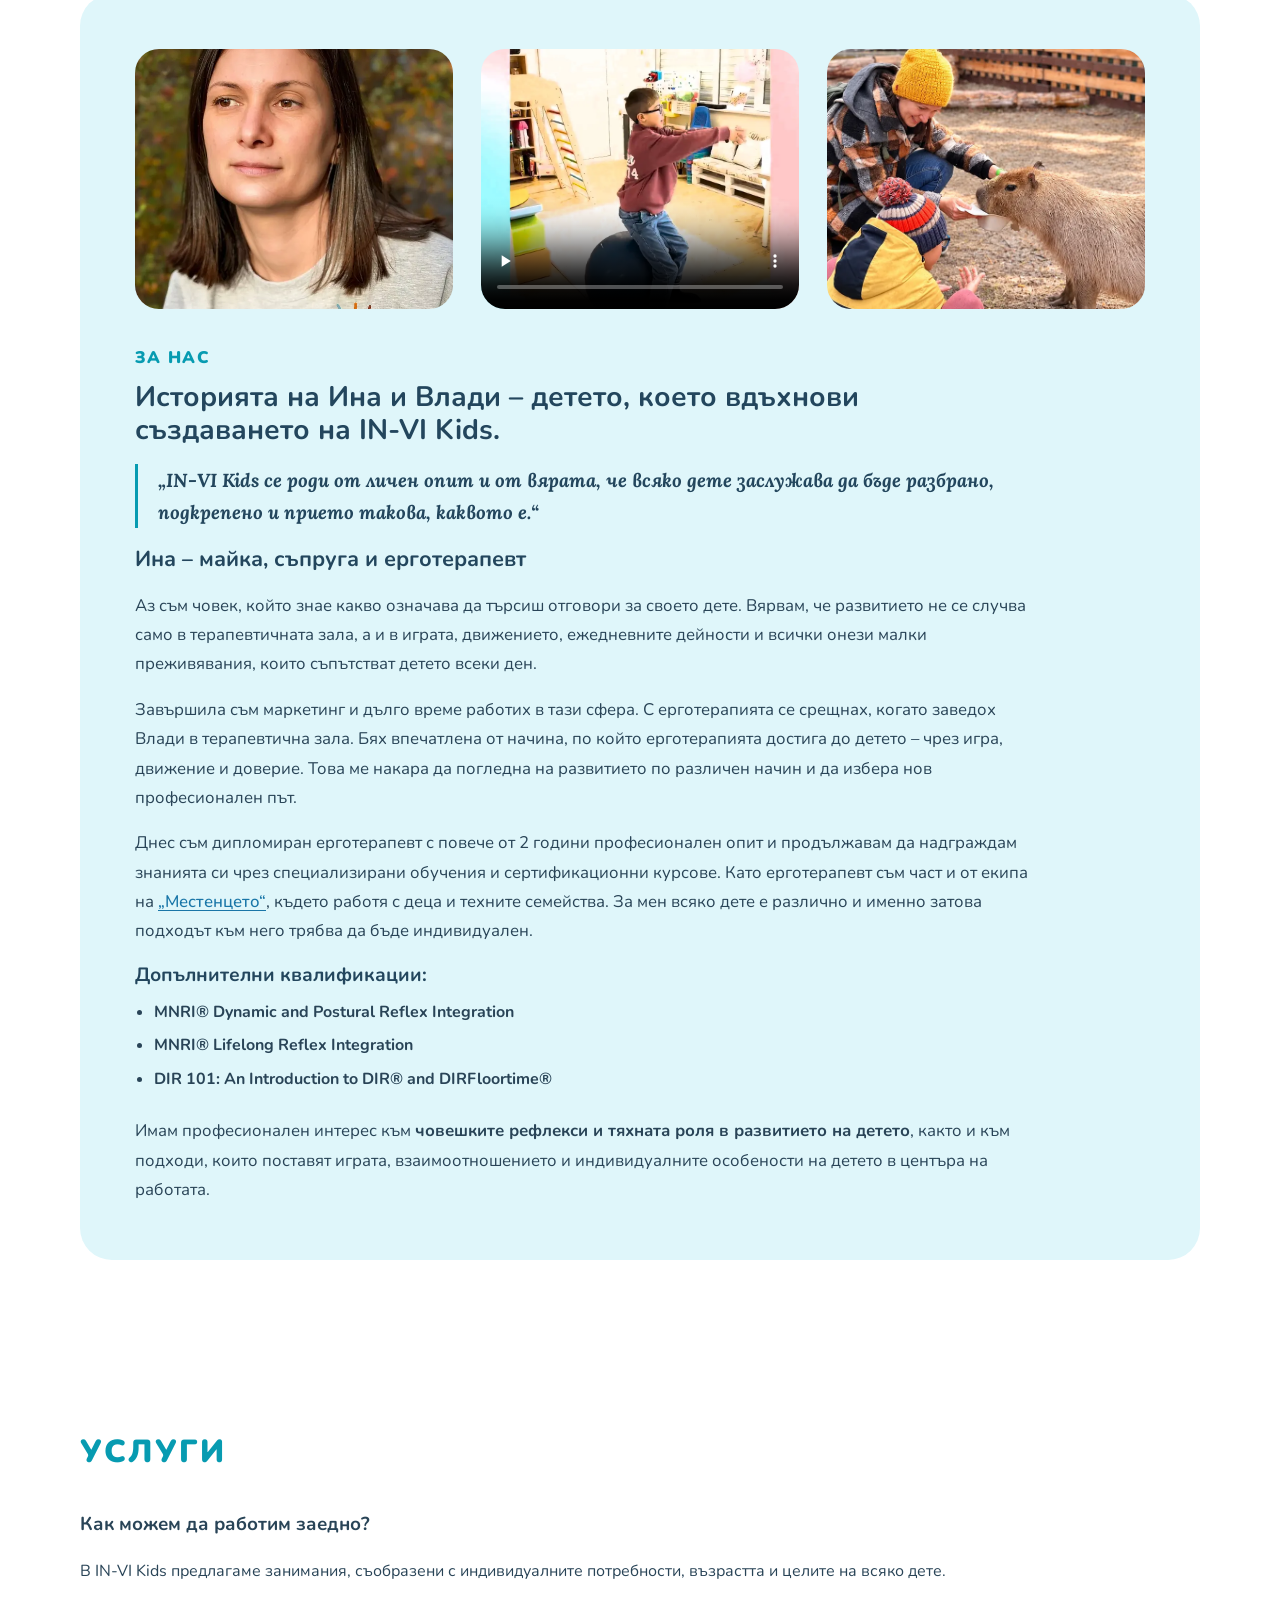
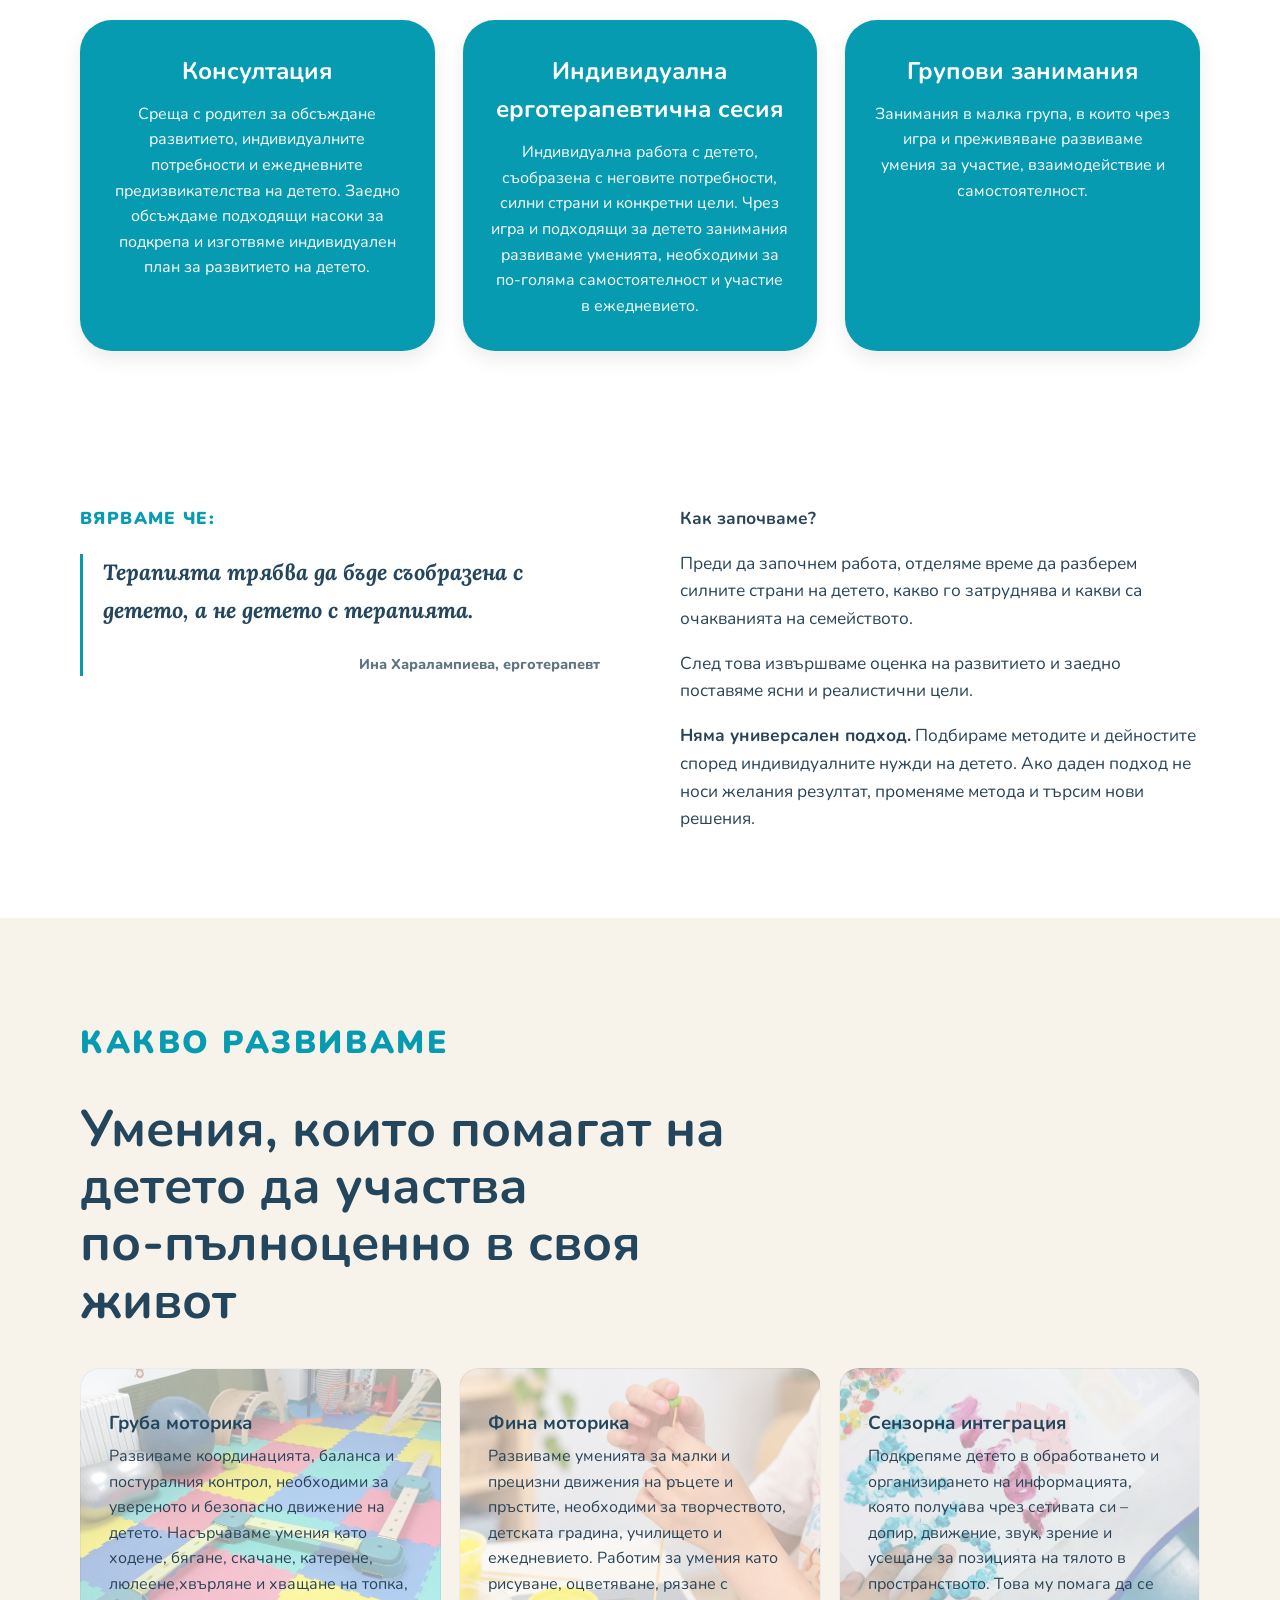
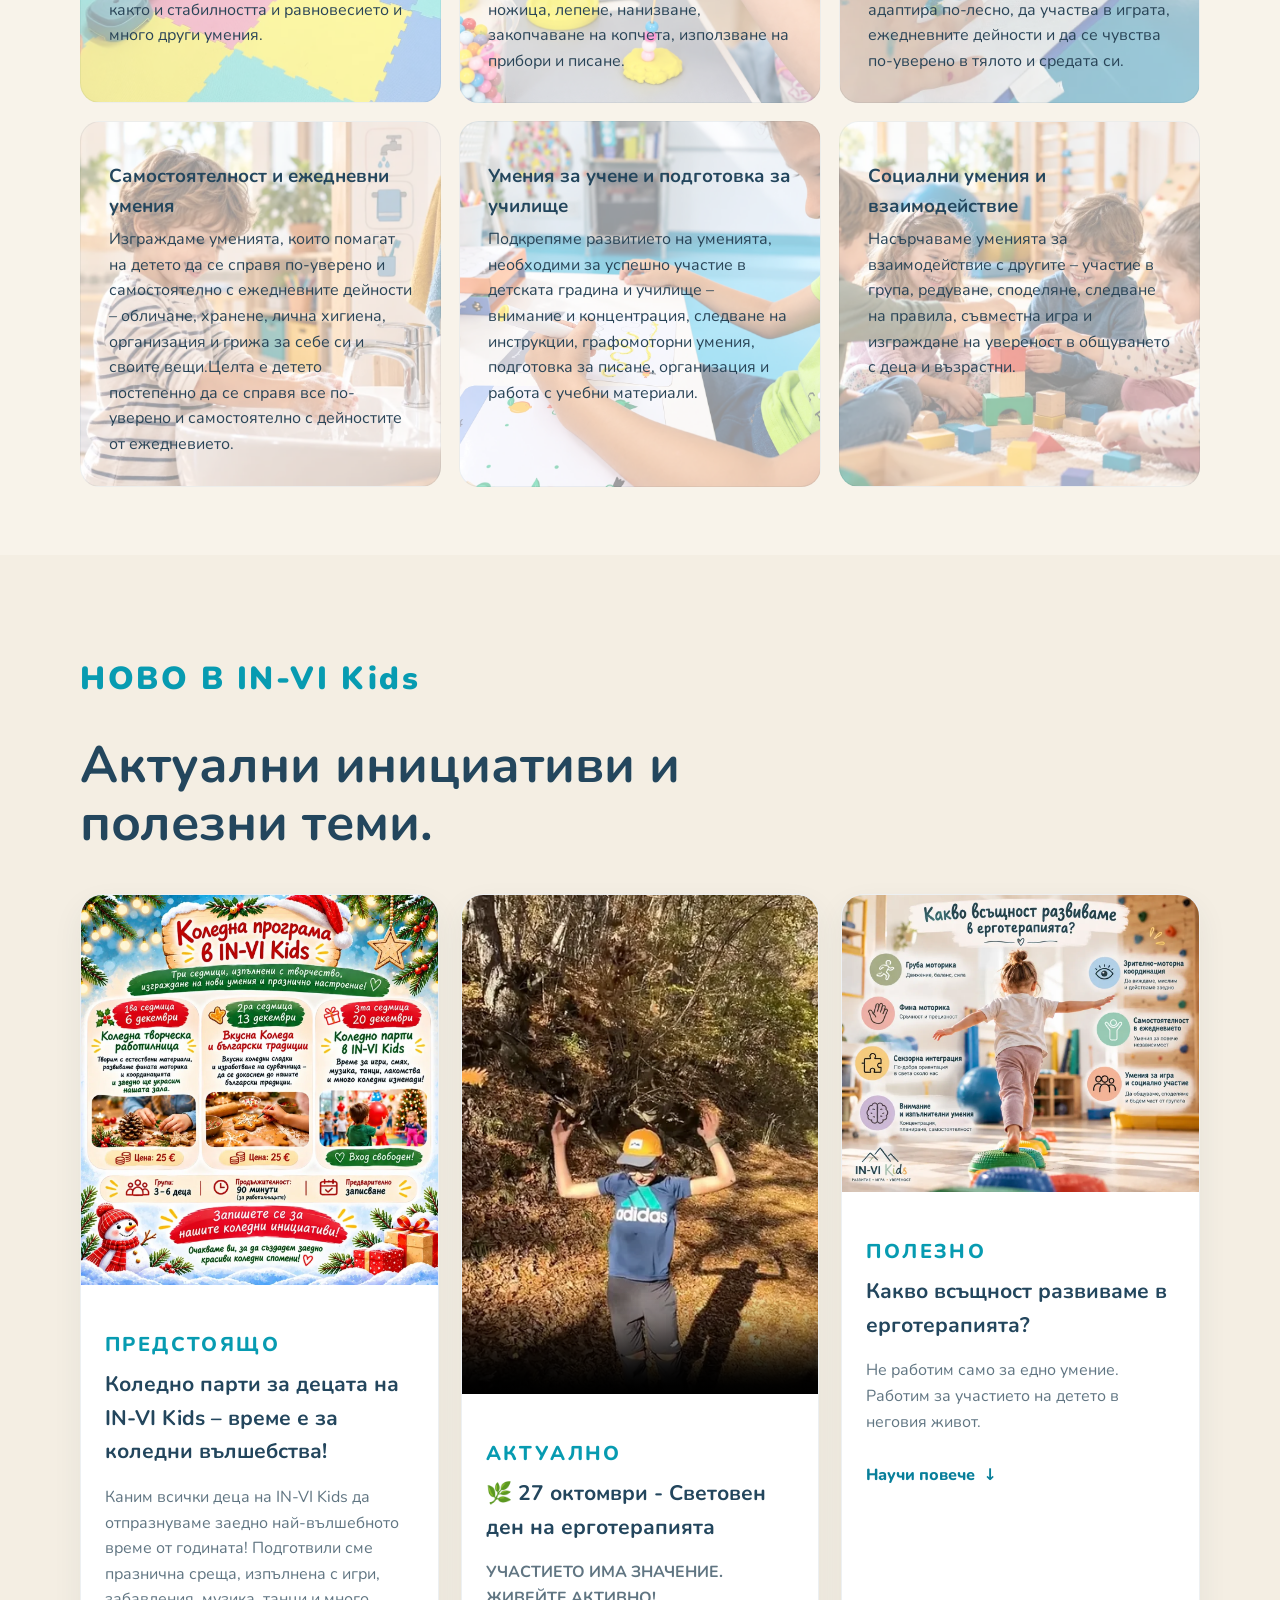
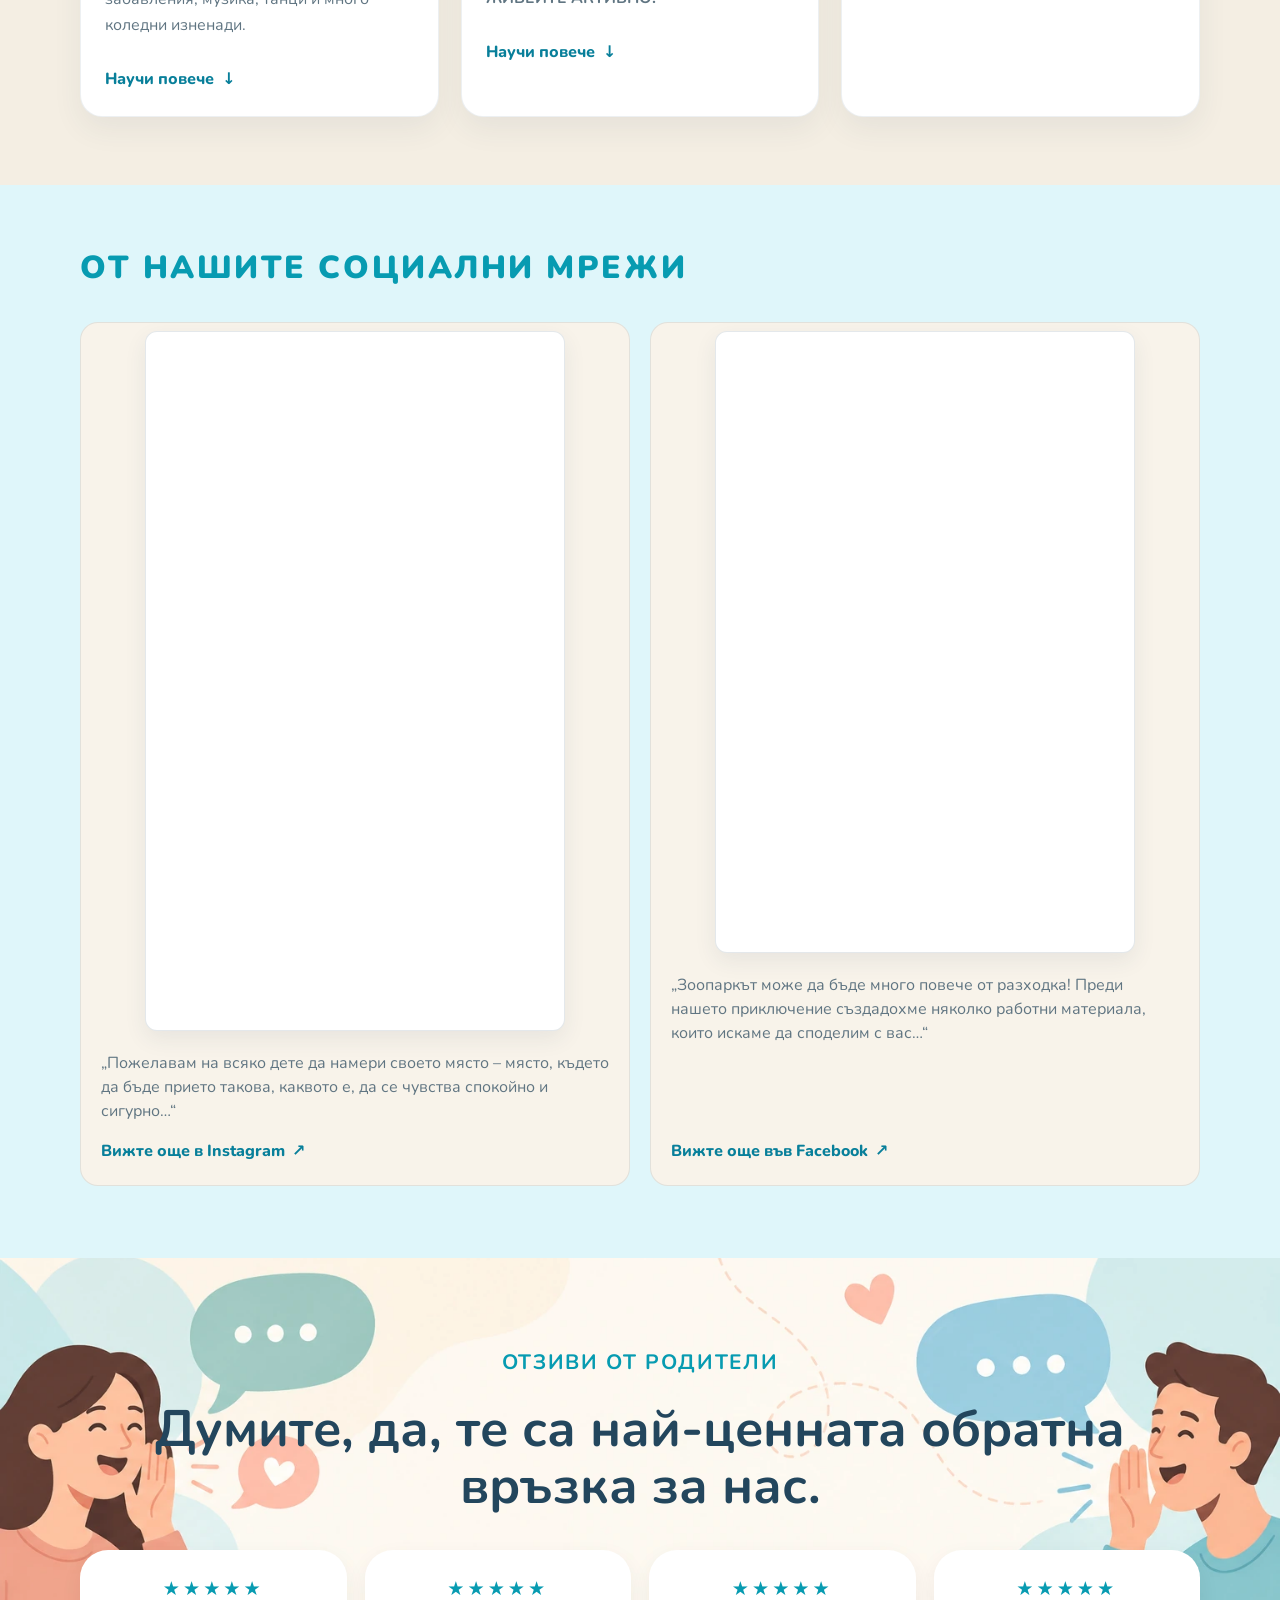
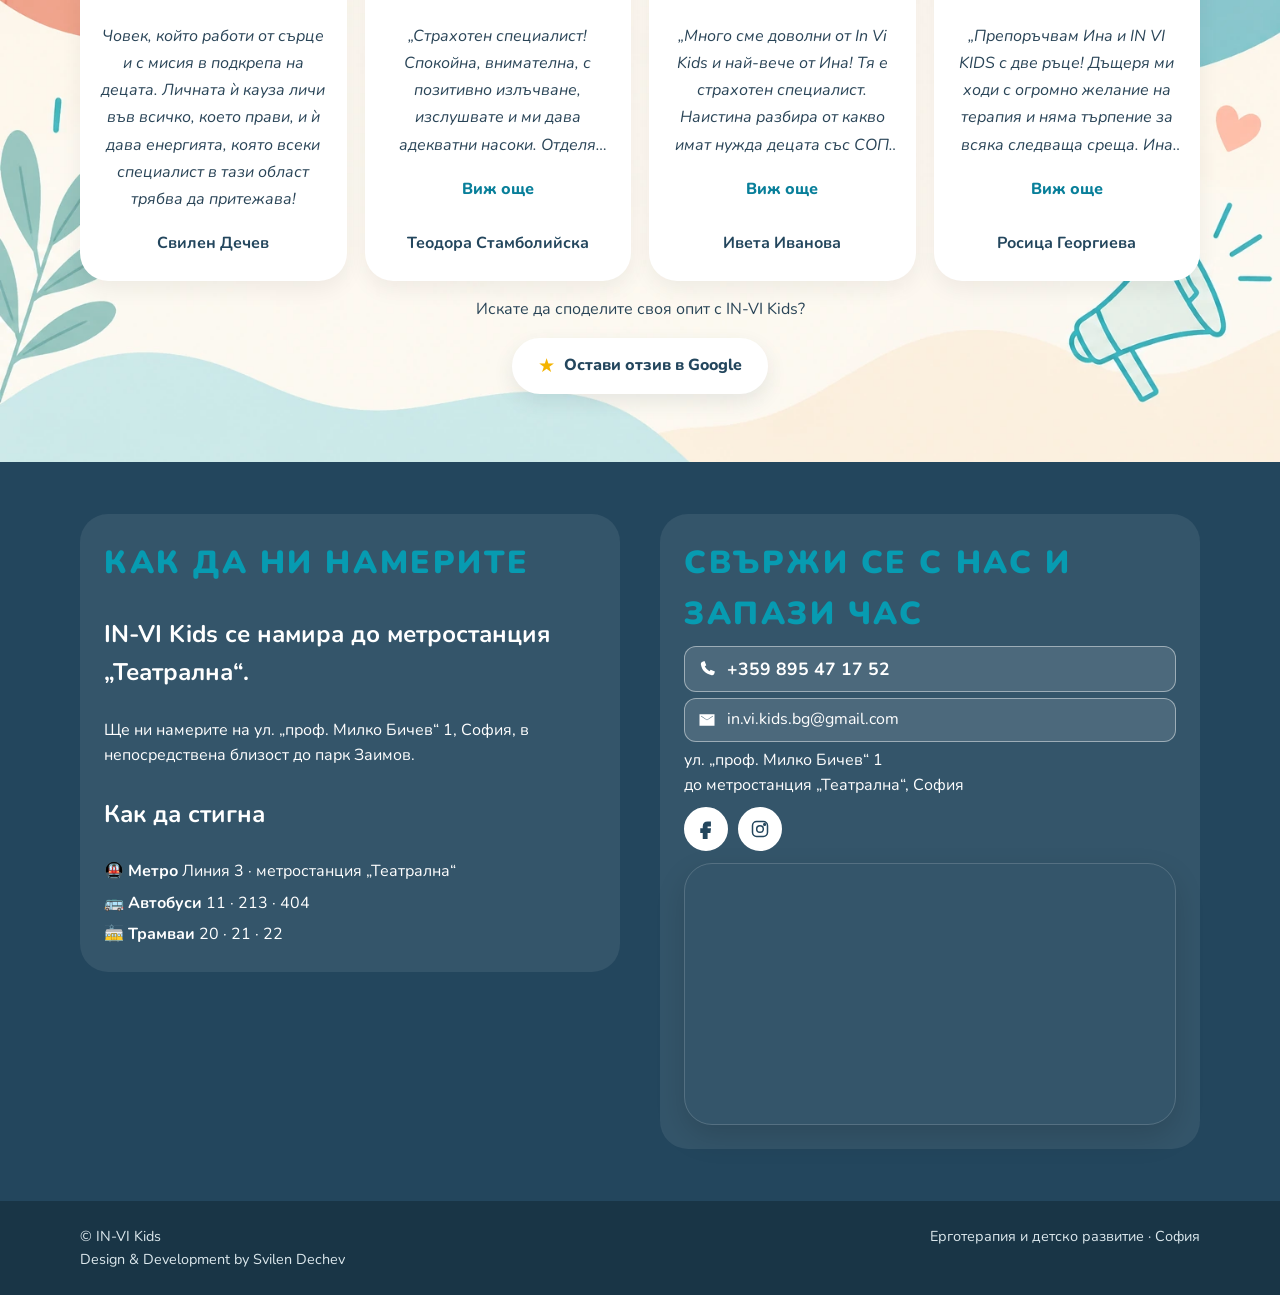
==== commit 96dd8539: "christmass mode-v1" ====
--- a/index.html
+++ b/index.html
@@ -37,7 +37,8 @@
   <link rel="canonical" href="https://invi-kids.com/">
   <link rel="preconnect" href="https://fonts.googleapis.com">
   <link rel="preconnect" href="https://fonts.gstatic.com" crossorigin>
-  <link rel="stylesheet" href="https://fonts.googleapis.com/css2?family=Lora:wght@400;500&family=Nunito:wght@400;500;600;700;800&family=Playfair+Display:wght@700&display=swap">
+  <link rel="stylesheet"
+    href="https://fonts.googleapis.com/css2?family=Lora:wght@400;500&family=Nunito:wght@400;500;600;700;800&family=Playfair+Display:wght@700&display=swap">
   <link rel="stylesheet" href="style.css?v=contact-map-compact">
   <script src="site-config.js?v=2" defer></script>
   <script src="main.js?v=perf-2" defer></script>
@@ -157,7 +158,7 @@
         <a href="#reviews">Отзиви</a>
         <a href="#find-us">Контакти</a>
       </nav>
-      <a class="nav-button" href="#find-us" >Запази час</a>
+      <a class="nav-button" href="#find-us">Запази час</a>
     </div>
   </header>
   <button class="back-to-top" id="backToTop" aria-label="Върни ме горе">
@@ -170,7 +171,8 @@
       <div class="autumn-decor autumn-decor-three"></div>
       <div class="container">
         <div class="hero-intro">
-          <p class="eyebrow"><a href="#christmas-events">Вижте коледните събития в <span data-site-text="brandName"></span> ↓</a></p>
+          <p class="eyebrow"><a href="#news-christmas">Вижте коледните събития в <span
+                data-site-text="brandName"></span> ↓</a></p>
           <h1 class="eyebrow">Свят от възможности за всяко дете.</h1>
           <p class="hero-text"><strong>Всяко дете има свой път на развитие.</strong>
             <br>Целта ни е да създадем среда и да подберем подходи,
@@ -178,9 +180,9 @@
           </p>
         </div>
         <div class="hero-news">
-         <article class="hero-banner">
-            <img class="lightbox-trigger" src="assets/koledna_programa.webp" width="636" height="900"
-              alt="Предстояща коледна програма" tabindex="0" role="button" id="christmas-events">
+          <article class="hero-banner">
+            <img class="lightbox-trigger" src="assets/event-christmas.webp" width="636" height="900"
+              alt="Предстояща коледна програма" tabindex="0" role="button">
             <div class="hero-banner-overlay">
               <span class="hero-banner-label-color-red">ПРЕДСТОЯЩО</span>
               <h2>Коледна програма: 6/12, 13/12 и 20/12
@@ -191,20 +193,20 @@
           </article>
 
           <article class="hero-banner">
-          <img class="hero-banner-mobile-image" src="assets/autumn-poster.webp" width="405" height="720"
-            fetchpriority="high" alt="Детско преживяване сред природата">
-          <video class="hero-banner-video" muted loop playsinline preload="none" poster="assets/autumn-poster.webp"
-            aria-label="Преживявания сред природата">
-            <source src="assets/autumn-web.mp4" type="video/mp4">
-          </video>
-          <div class="hero-banner-overlay">
-            <span>АКТУАЛНО </span>
-            <h2>27 ОКТОМВРИ - Световен ден на ерготерапията,
-              Участието има значение!
-            </h2>
-            <a href="#news-occupational-day">Виж повече ↓</a>
-          </div>
-        </article>
+            <img class="hero-banner-mobile-image" src="assets/autumn-poster.webp" width="405" height="720"
+              fetchpriority="high" alt="Детско преживяване сред природата">
+            <video class="hero-banner-video" muted loop playsinline preload="none" poster="assets/autumn-poster.webp"
+              aria-label="Преживявания сред природата">
+              <source src="assets/autumn-web.mp4" type="video/mp4">
+            </video>
+            <div class="hero-banner-overlay">
+              <span>АКТУАЛНО </span>
+              <h2>27 ОКТОМВРИ - Световен ден на ерготерапията,
+                Участието има значение!
+              </h2>
+              <a href="#news-occupational-day">Виж повече ↓</a>
+            </div>
+          </article>
 
         </div>
       </div>
@@ -216,7 +218,8 @@
           <h2>Какво е ерготерапия?</h2>
           <p><strong>Ерготерапията подкрепя детето в развитието на умения, които са му нужни, за да участва
               по-уверено и самостоятелно в ежедневието – в играта, ученето, самообслужването и общуването.
-              <br>В <span data-site-text="brandName"></span> използваме различни терапевтични методи, практически задачи и разнообразни
+              <br>В <span data-site-text="brandName"></span> използваме различни терапевтични методи, практически задачи
+              и разнообразни
               предизвикателства,
               чрез които създаваме възможности за изследване, преодоляване на трудности и усвояване на нови умения.
               Всяко
@@ -244,11 +247,13 @@
         <div class="about-copy">
           <div>
             <p class="section-label">ЗА НАС</p>
-            <h3 class="about-story-title">Историята на Ина и Влади – детето, което вдъхнови <br>създаването на <span data-site-text="brandName"></span>.</h3>
+            <h3 class="about-story-title">Историята на Ина и Влади – детето, което вдъхнови <br>създаването на <span
+                data-site-text="brandName"></span>.</h3>
           </div>
 
           <blockquote class="about-intro">
-            „<span data-site-text="brandName"></span> се роди от личен опит и от вярата, че всяко дете заслужава да бъде разбрано,
+            „<span data-site-text="brandName"></span> се роди от личен опит и от вярата, че всяко дете заслужава да бъде
+            разбрано,
             подкрепено и прието такова, каквото е.“
           </blockquote>
 
@@ -274,7 +279,8 @@
             Днес съм дипломиран ерготерапевт с повече от 2 години професионален опит и продължавам да надграждам
             знанията си чрез специализирани обучения и
             сертификационни курсове. Като ерготерапевт съм част и от екипа на
-            <a href="https://mestenceto.com/" target="_blank" rel="noopener noreferrer" class="external-link">„Местенцето“</a>,
+            <a href="https://mestenceto.com/" target="_blank" rel="noopener noreferrer"
+              class="external-link">„Местенцето“</a>,
             където работя с деца и техните семейства. За мен всяко дете е различно и именно затова подходът към него
             трябва да бъде индивидуален.
           </p>
@@ -478,7 +484,7 @@
             </div>
             <div class="news-body">
               <p class="news-tag">Предстоящо</p>
-              <h3>Коледно парти за децата на IN-VI Kids – време коледни вълшебства!</h3>
+              <h3>Коледно парти за децата на IN-VI Kids – време е за коледни вълшебства!</h3>
               <p>Каним всички деца на IN-VI Kids да отпразнуваме заедно най-вълшебното време от годината!
                 Подготвили сме празнична среща, изпълнена с игри, забавления, музика, танци и много коледни изненади.
               </p>
@@ -522,7 +528,8 @@
               <p><strong>УЧАСТИЕТО ИМА ЗНАЧЕНИЕ. ЖИВЕЙТЕ АКТИВНО!</strong></p>
               <div class="news-details" id="news-occupational-day-details" hidden>
                 <p>Днес, в Световния ден на ерготерапията, мотото „Участието има значение“ ни провокира да стартираме с
-                  нещо ново в <span data-site-text="brandName"></span> — да ви насърчим да излезете от рутината на ежедневието и да откривате нови
+                  нещо ново в <span data-site-text="brandName"></span> — да ви насърчим да излезете от рутината на
+                  ежедневието и да откривате нови
                   места заедно с децата си.</p>
                 <p>Разходките сред природата и посещението на непознати места са чудесен начин да опознаваме света около
                   нас, да си подаряваме нови преживявания и да създаваме спомени заедно.</p>
@@ -625,7 +632,8 @@
               и ѝ дава енергията, която всеки специалист в тази област трябва да притежава!
             </p>
             <span>Свилен Дечев</span>
-            <a class="review-google-link" href="https://share.google/Uc4KkZx5M30qCc33X" target="_blank" rel="noopener noreferrer" aria-label="Прочетете отзива за IN-VI Kids в Google">
+            <a class="review-google-link" href="https://share.google/Uc4KkZx5M30qCc33X" target="_blank"
+              rel="noopener noreferrer" aria-label="Прочетете отзива за IN-VI Kids в Google">
               <!-- <br>Виж отзива в Google → -->
             </a>
           </div>
@@ -687,7 +695,7 @@
           </div>
         </div>
         <div class="contact-box">
-          <p class="section-label" >СВЪРЖИ СЕ С НАС И ЗАПАЗИ ЧАС</p>
+          <p class="section-label">СВЪРЖИ СЕ С НАС И ЗАПАЗИ ЧАС</p>
           <a class="contact-phone" data-site-href="phoneHref">
             <svg viewBox="0 0 24 24" aria-hidden="true">
               <path
@@ -703,14 +711,12 @@
           </a>
           <p><span data-site-text="addressStreet"></span><br><span data-site-text="addressArea"></span></p>
           <div class="social-links">
-            <a data-site-href="facebookUrl" target="_blank" rel="noopener" aria-label="Facebook"
-              title="Facebook">
+            <a data-site-href="facebookUrl" target="_blank" rel="noopener" aria-label="Facebook" title="Facebook">
               <svg viewBox="0 0 24 24" aria-hidden="true">
                 <path d="M14 8h3V4h-3c-3.3 0-5 1.9-5 5v3H6v4h3v8h4v-8h3.5l.5-4H13V9c0-.7.3-1 1-1Z" />
               </svg>
             </a>
-            <a data-site-href="instagramUrl" target="_blank" rel="noopener" aria-label="Instagram"
-              title="Instagram">
+            <a data-site-href="instagramUrl" target="_blank" rel="noopener" aria-label="Instagram" title="Instagram">
               <svg viewBox="0 0 24 24" aria-hidden="true">
                 <rect x="3" y="3" width="18" height="18" rx="5" />
                 <circle cx="12" cy="12" r="4" />
@@ -719,9 +725,8 @@
             </a>
           </div>
           <div class="contact-map">
-            <iframe
-              data-site-src="mapEmbedUrl"
-              title="Местоположение на IN-VI Kids" loading="lazy" referrerpolicy="no-referrer-when-downgrade">
+            <iframe data-site-src="mapEmbedUrl" title="Местоположение на IN-VI Kids" loading="lazy"
+              referrerpolicy="no-referrer-when-downgrade">
             </iframe>
           </div>
         </div>
@@ -733,7 +738,7 @@
       <span>© <span data-site-text="brandName"></span>
         <br>Design & Development by Svilen Dechev
       </span>
-      <span >Ерготерапия и детско развитие · София</span>
+      <span>Ерготерапия и детско развитие · София</span>
     </div>
   </footer>
 </body>
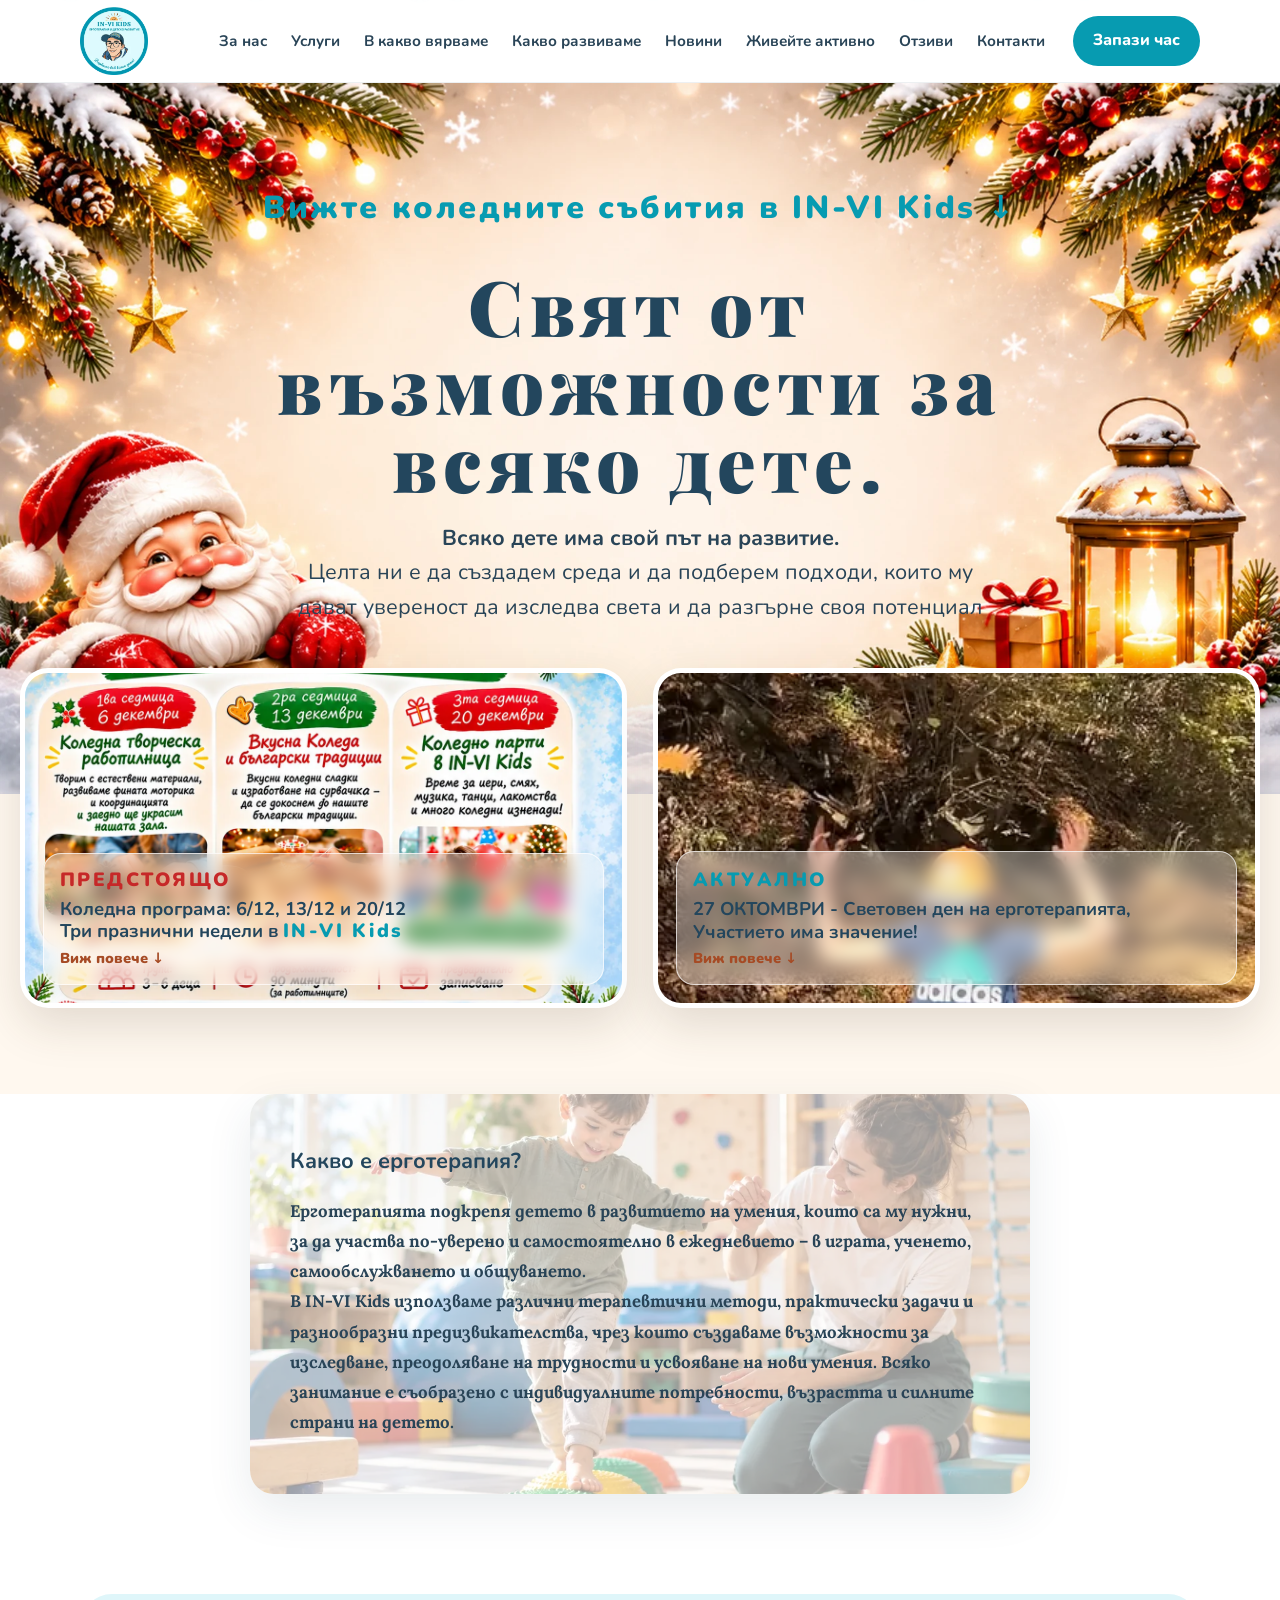
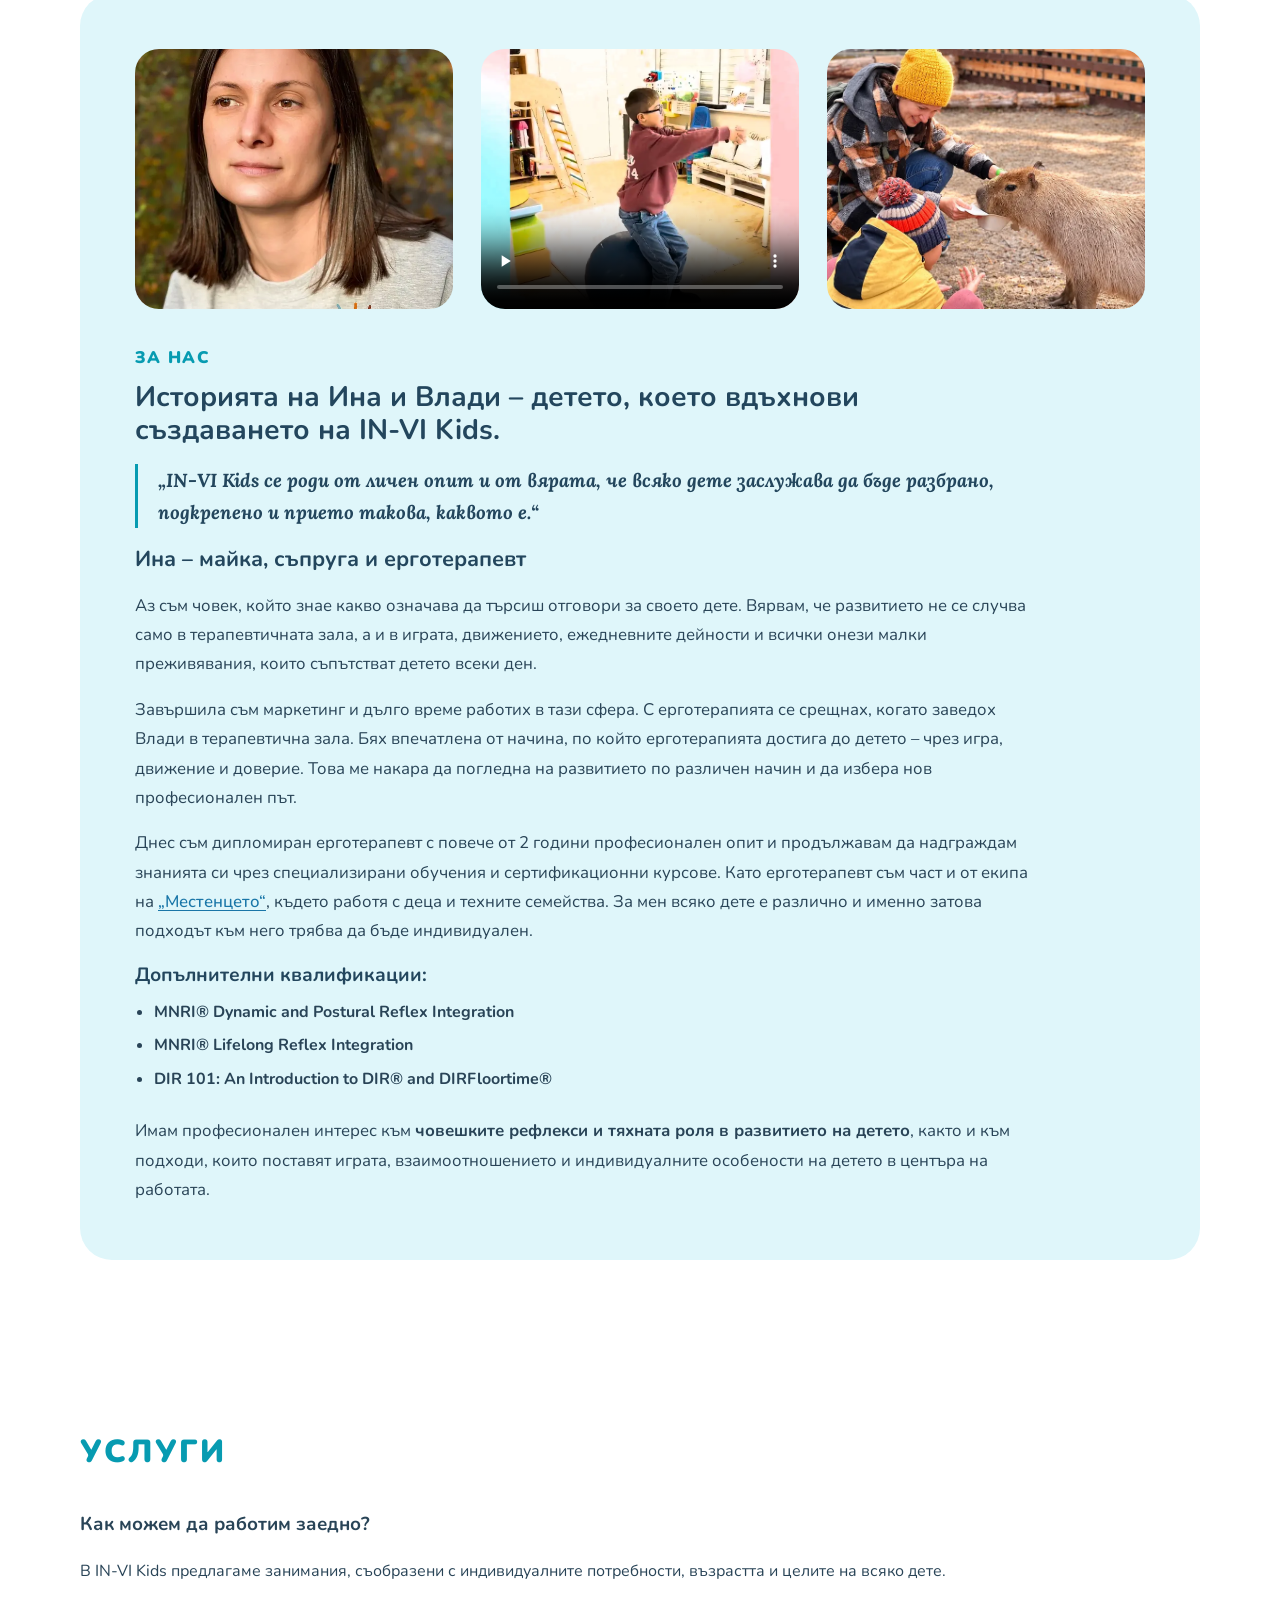
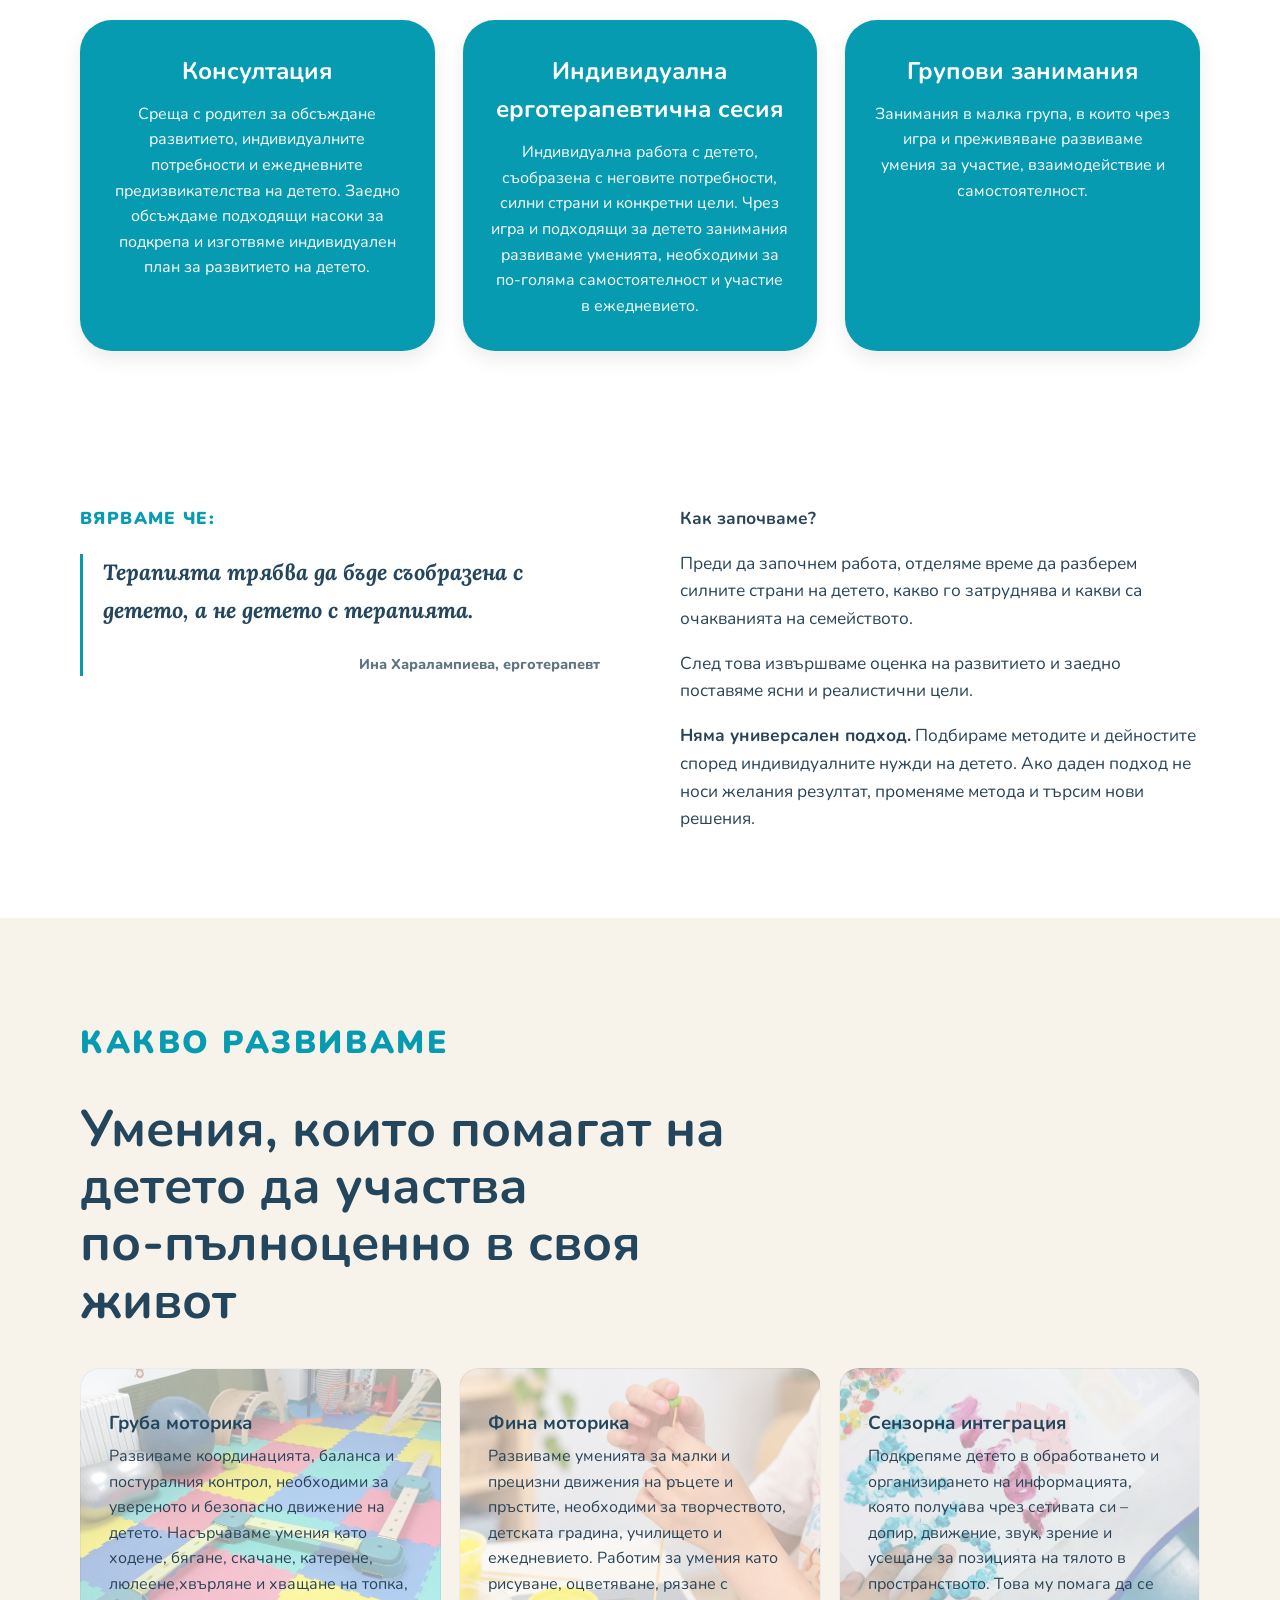
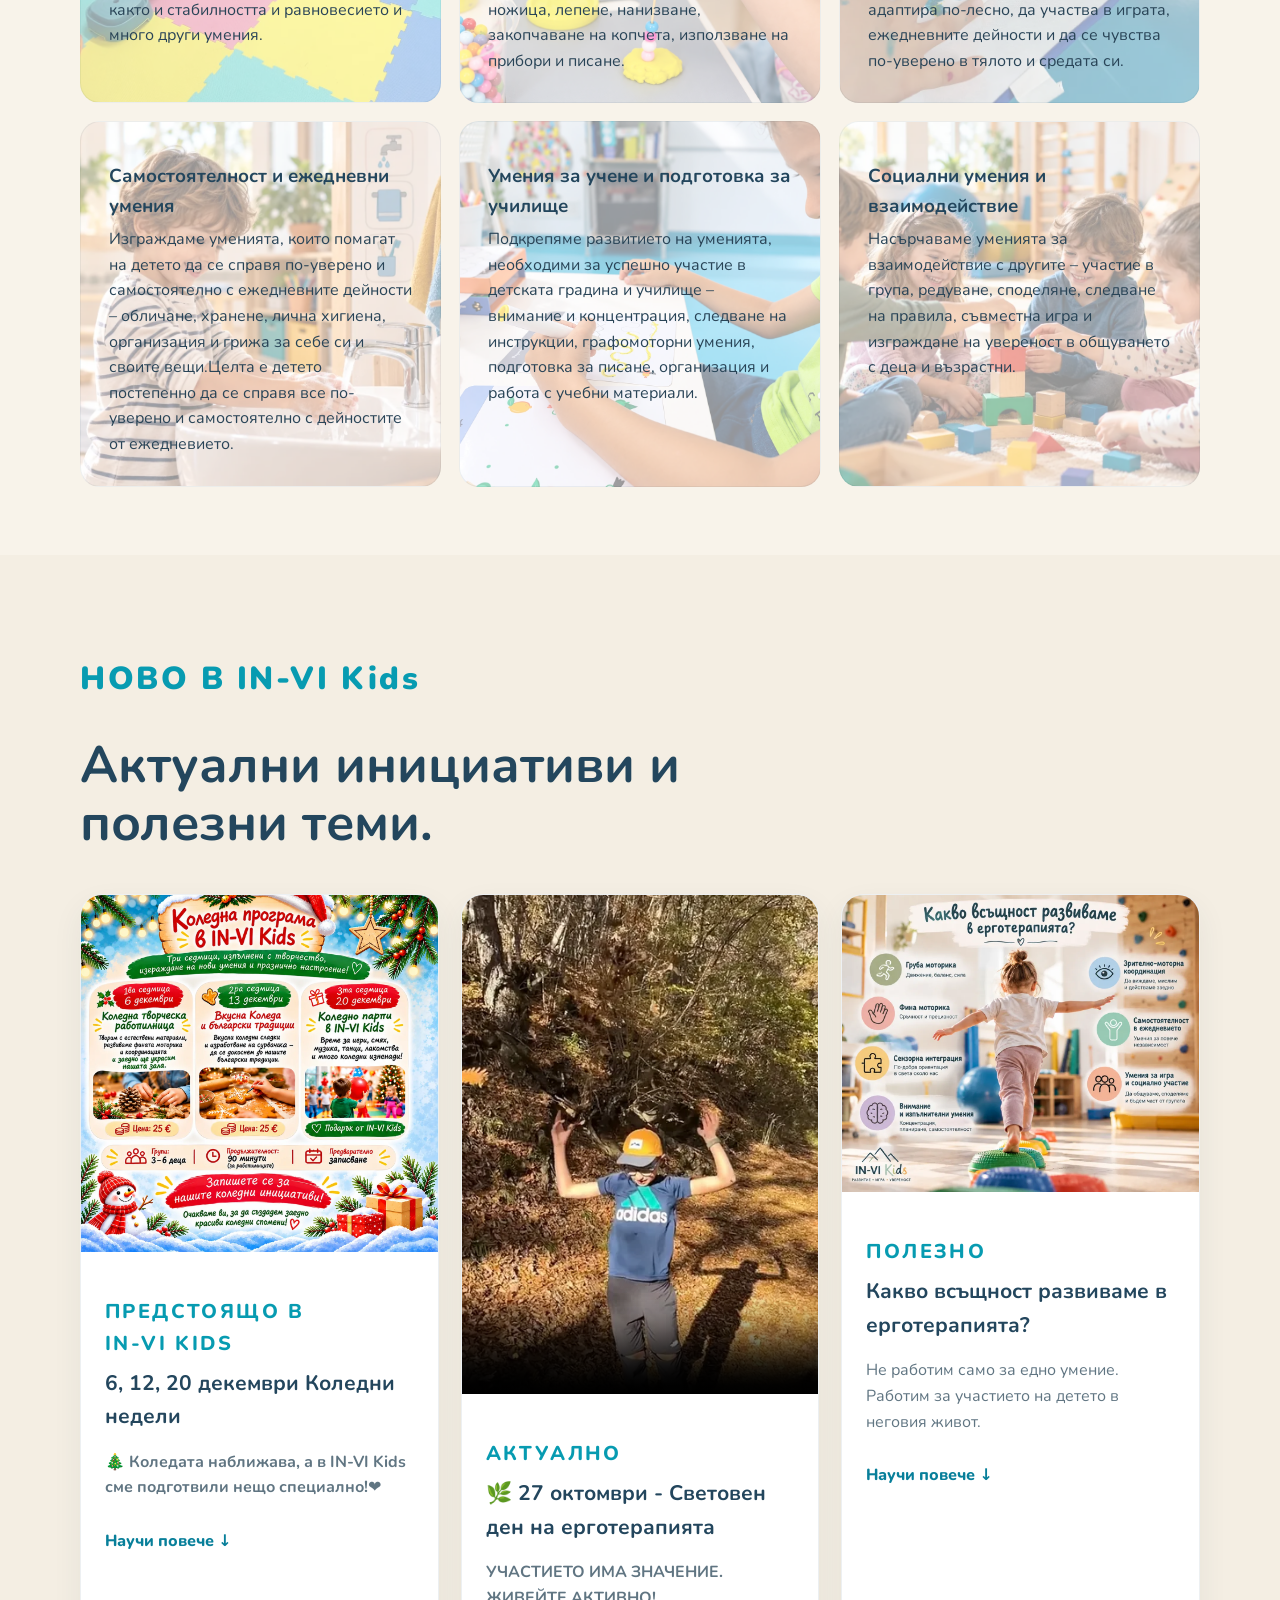
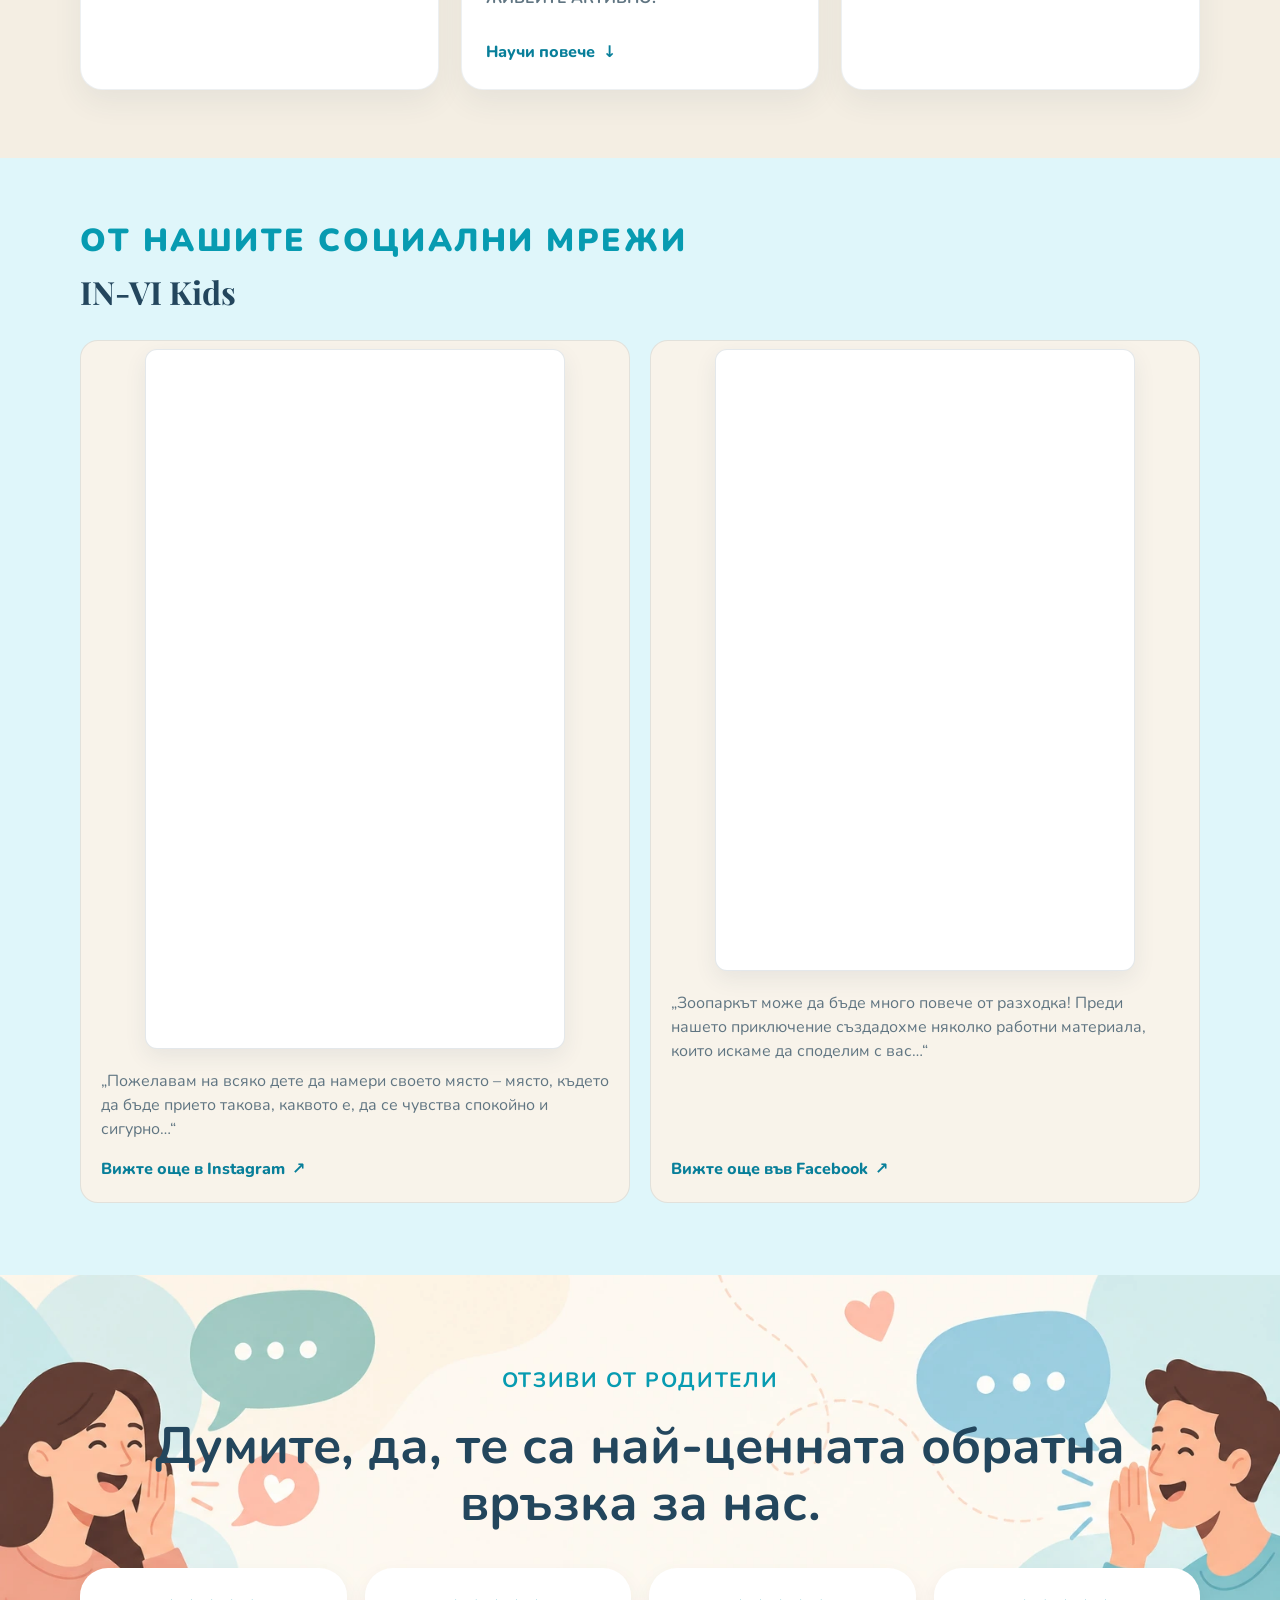
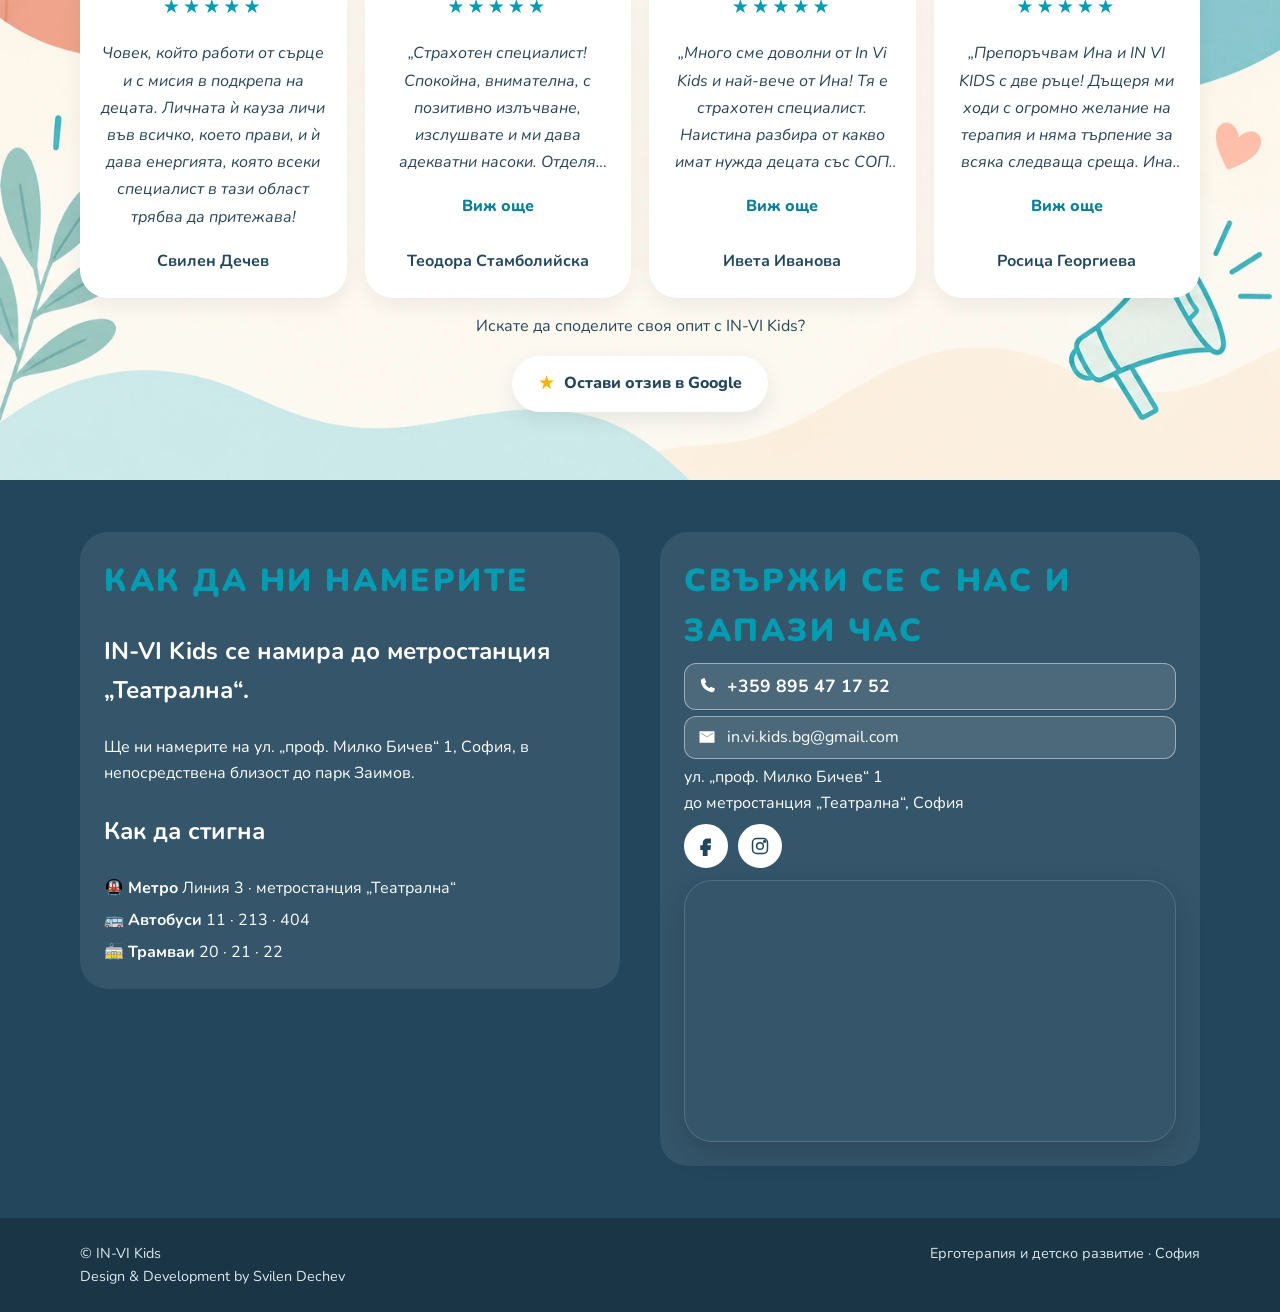
==== commit b9aea804: "christmass final" ====
--- a/index.html
+++ b/index.html
@@ -191,7 +191,6 @@
               <a href="#news-christmas">Виж повече ↓</a>
             </div>
           </article>
-
           <article class="hero-banner">
             <img class="hero-banner-mobile-image" src="assets/autumn-poster.webp" width="405" height="720"
               fetchpriority="high" alt="Детско преживяване сред природата">
@@ -211,7 +210,6 @@
         </div>
       </div>
     </section>
-
     <section class="pillars">
       <div class="container pillars-grid pillars-single">
         <article class="pillar">
@@ -227,20 +225,16 @@
         </article>
       </div>
     </section>
-
     <section class="section about-section" id="about">
       <div class="container about-card">
-
         <div class="about-photo">
           <img src="assets/ina.webp" width="634" height="900" fetchpriority="high" decoding="async"
             alt="Ина – създател на IN-VI Kids">
-
           <video id="about-video" controls muted playsinline preload="none" poster="assets/about-video-poster.webp"
             aria-label="Ина и Влади – историята зад създаването на IN-VI Kids">
             <source src="assets/ergo-vladi.mp4" type="video/mp4">
             Вашият браузър не поддържа видео.
           </video>
-
           <img src="assets/ina-vladi.webp" width="675" height="900"
             alt="Ина и Влади – историята зад създаването на IN-VI Kids" loading="lazy" decoding="async">
         </div>
@@ -250,15 +244,11 @@
             <h3 class="about-story-title">Историята на Ина и Влади – детето, което вдъхнови <br>създаването на <span
                 data-site-text="brandName"></span>.</h3>
           </div>
-
           <blockquote class="about-intro">
             „<span data-site-text="brandName"></span> се роди от личен опит и от вярата, че всяко дете заслужава да бъде
-            разбрано,
-            подкрепено и прието такова, каквото е.“
+            разбрано, подкрепено и прието такова, каквото е.“
           </blockquote>
-
           <h3 class="about-name">Ина – майка, съпруга и ерготерапевт</h3>
-
           <p>
             Аз съм човек, който знае какво означава да търсиш отговори за своето дете. Вярвам, че развитието не се
             случва
@@ -266,7 +256,6 @@
             преживявания,
             които съпътстват детето всеки ден.
           </p>
-
           <p>
             Завършила съм маркетинг и дълго време работих в тази сфера. С ерготерапията се срещнах, когато заведох Влади
             в
@@ -274,7 +263,6 @@
             и доверие.
             Това ме накара да погледна на развитието по различен начин и да избера нов професионален път.
           </p>
-
           <p>
             Днес съм дипломиран ерготерапевт с повече от 2 години професионален опит и продължавам да надграждам
             знанията си чрез специализирани обучения и
@@ -284,7 +272,6 @@
             където работя с деца и техните семейства. За мен всяко дете е различно и именно затова подходът към него
             трябва да бъде индивидуален.
           </p>
-
           <div class="about-credentials">
             <h3>Допълнителни квалификации:</h3>
             <ul class="about-qualifications">
@@ -356,8 +343,6 @@
         </div>
       </div>
     </section>
-
-
     <section class="section skills-section" id="skills">
       <div class="container">
         <div class="section-heading">
@@ -419,33 +404,12 @@
           <h2>Актуални инициативи и полезни теми.</h2>
         </div>
         <div class="news-grid">
-          <!-- Запазена за бъдещо активиране: <article class="news-card" id="news-consultations">
-            <div class="news-banner-wrap">
-              <img class="lightbox-trigger" src="assets/free-consultations.webp" width="1567" height="688"
-                alt="Безплатни консултации през септември и октомври" tabindex="0" role="button">
-            </div>
-            <div class="news-body">
-              <p class="news-tag">Актуално</p>
-              <h3>Безплатни консултации през септември и октомври</h3>
-              <p>В началото на учебната година <span data-site-text="brandName"></span> предлага възможност за безплатна консултация.</p>
-              <div class="news-details" id="news-consultations-details" hidden>
-                <p>Консултацията е възможност да споделите какво ви затруднява в ежедневието и да обсъдим дали
-                  ерготерапията би била подходяща за вашето дете.</p>
-                <p>Подходящо за деца в ранна детска възраст, детска градина и училищна възраст.</p>
-                <p><strong>За записване:</strong> свържете се с <span data-site-text="brandName"></span> по телефон или имейл.</p>
-                <p><a class="inline-contact-link" href="#find-us">Виж контакти и как да ни намерите →</a></p>
-              </div>
-              <button class="news-toggle" type="button" aria-expanded="false"
-                aria-controls="news-consultations-details">Научи повече <span>↓</span></button>
-            </div>
-          </article> -->
-          <!-- СТАР ВАРИАНТ – есенно групово занимание (запазен за справка)
           <article class="news-card" id="news-event">
             <div class="news-banner-wrap">
-              <img class="lightbox-trigger" src="assets/koledna_programa.webp" width="1200" height="1000"
+              <img class="lightbox-trigger" src="assets/event-christmas.webp" width="1200" height="1000"
                 alt="Коледни групови занимание и коледно парти" tabindex="0" role="button">
             </div>
-            <div class="news-body">
+            <div class="news-body" id="news-christmas">
               <p class="news-tag">Предстоящо в <br><span data-site-text="brandName"></span></p>
               <h3>6, 12, 20 декември Коледни недели</h3>
               <p><strong>🎄 Коледата наближава, а в IN-VI Kids сме подготвили нещо специално!❤️</strong></p>
@@ -453,68 +417,32 @@
                 <p>Един от най-светлите семейни празници наближава. Да се подготвим за него, с нови умения, творчество,
                   вкусни изненади, български традиции и много коледно настроение!</p>
                 <ul>
-                  <li> <strong>✨6 декември/неделя/ –</strong> Коледна творческа работилница.
+                  <li> <strong>✨6 декември –</strong> Коледна творческа работилница.
                     Ще изработваме украса от естествени материали и ще украсим заедно нашата зала.</li>
-                  <li> <strong>🍪13 декември/неделя/ –</strong> Вкусни сладки и български традиции.
+                  <li> <strong>🍪13 декември –</strong> Вкусни сладки и български традиции.
                     Ще приготвяме коледни сладки и ще изработваме сурвакници.</li>
                   <li>
-                    <strong>🎉20 декември/неделя/ –</strong> Коледно парти за децата на IN-VI Kids
+                    <strong>🎉20 декември</strong>
+                    <br> 🎁 Подарък от IN-VI Kids!
+                    <br> Коледно парти за децата на IN-VI Kids
                     Игри, музика, танци, балони, лакомства и много изненади!
-                    <strong>🎁 Входът е свободен!</strong>
+                    </strong>
                   </li>
                 </ul>
-                <p><strong>Цена:</strong> 25 €.
-                  <br><strong>Продължителност:</strong> 90 мин.
-                  <br><strong>Участие:</strong> 🎄Събитията са с предварително записване и ще се проведат в малка група
-                  между 3(минимум) - 6 деца
-                  <br>
+                <br><strong>Цена: 25 €.</strong>
+                <br><strong>Продължителност:</strong> 90 мин.
+                <br><strong>Участие:</strong> 🎄Събитията са с предварително записване и ще се проведат в малка група
+                между 3(минимум) - 6 деца
+                <br>
                 <nav class="nav" id="main-nav" aria-label="Основна навигация"><a href="#find-us">Запази своето
                     място!</a></nav>
                 </p>
               </div>
-              <button class="news-toggle" type="button" aria-expanded="false" aria-controls="news-event-details">Научи
-                повече <span>↓</span></button>
-            </div>
-          </article>
-          -->
-          <article class="news-card" id="news-christmas">
-            <div class="news-banner-wrap">
-              <img class="lightbox-trigger" src="assets/event-christmas.webp" width="1058" height="1487"
-                alt="Коледно парти в IN-VI Kids – време за игри, смях и коледни вълшебства" tabindex="0" role="button">
-            </div>
-            <div class="news-body">
-              <p class="news-tag">Предстоящо</p>
-              <h3>Коледно парти за децата на IN-VI Kids – време е за коледни вълшебства!</h3>
-              <p>Каним всички деца на IN-VI Kids да отпразнуваме заедно най-вълшебното време от годината!
-                Подготвили сме празнична среща, изпълнена с игри, забавления, музика, танци и много коледни изненади.
-              </p>
-              <div class="news-details" id="news-christmas-details" hidden>
-                <p><strong>Очакват ни:</strong></p>
-                <ul>
-                  <li>Забавни групови игри и весели предизвикателства</li>
-                  <li>Балони, музика и танци</li>
-                  <li>Коледни изненади и подаръци</li>
-                  <li>Вкусни лакомства и празнична почерпка</li>
-                  <li>Много усмивки, споделени моменти и коледно настроение</li>
-                </ul>
-                <p><strong>Място:</strong> IN-VI Kids<br>
-                  <strong>Дата:</strong> ще бъде обявена допълнително<br>
-                  <strong>Продължителност:</strong> около 90–120 мин.<br>
-                  <strong>Участие:</strong> без фиксирана такса.
-                </p>
-                <p>Ще има кутия за доброволен принос – всеки може да остави сума по собствена преценка.</p>
-                <p>
-                  <a class="inline-contact-link" href="#find-us">Запишете се</a>,
-                  за да можем да подготвим незабравимо преживяване за всички деца!
-                </p>
-                <p><strong>Нека споделим празника заедно!</strong> 🎄</p>
-              </div>
-
-              <button class="news-toggle" type="button" aria-expanded="false"
-                aria-controls="news-christmas-details">Научи повече <span>↓</span></button>
-            </div>
-          </article>
-
+              <p><button class="news-toggle" type="button" aria-expanded="false"
+                  aria-controls="news-event-details">Научи
+                  повече ↓</button></p>
+            </div>
+          </article>
           <article class="news-card" id="news-occupational-day">
             <div class="news-banner-wrap">
               <video class="news-banner-video" muted playsinline controls preload="none"
@@ -568,7 +496,7 @@
                 <p><a class="inline-contact-link" href="#skills">Виж какво развиваме →</a></p>
               </div>
               <button class="news-toggle" type="button" aria-expanded="false"
-                aria-controls="news-development-details">Научи повече <span>↓</span></button>
+                aria-controls="news-development-details">Научи повече ↓</button>
             </div>
           </article>
         </div>
@@ -578,7 +506,7 @@
       <div class="container">
         <div class="social-highlights-heading">
           <p class="section-label">ОТ НАШИТЕ СОЦИАЛНИ МРЕЖИ</p>
-          <!-- <h2 id="social-highlights-title">IN-VI Kids</h2> -->
+          <h2 id="social-highlights-title"><span data-site-text="brandName"></span></h2>
         </div>
         <div class="social-post-grid">
           <article class="social-post">
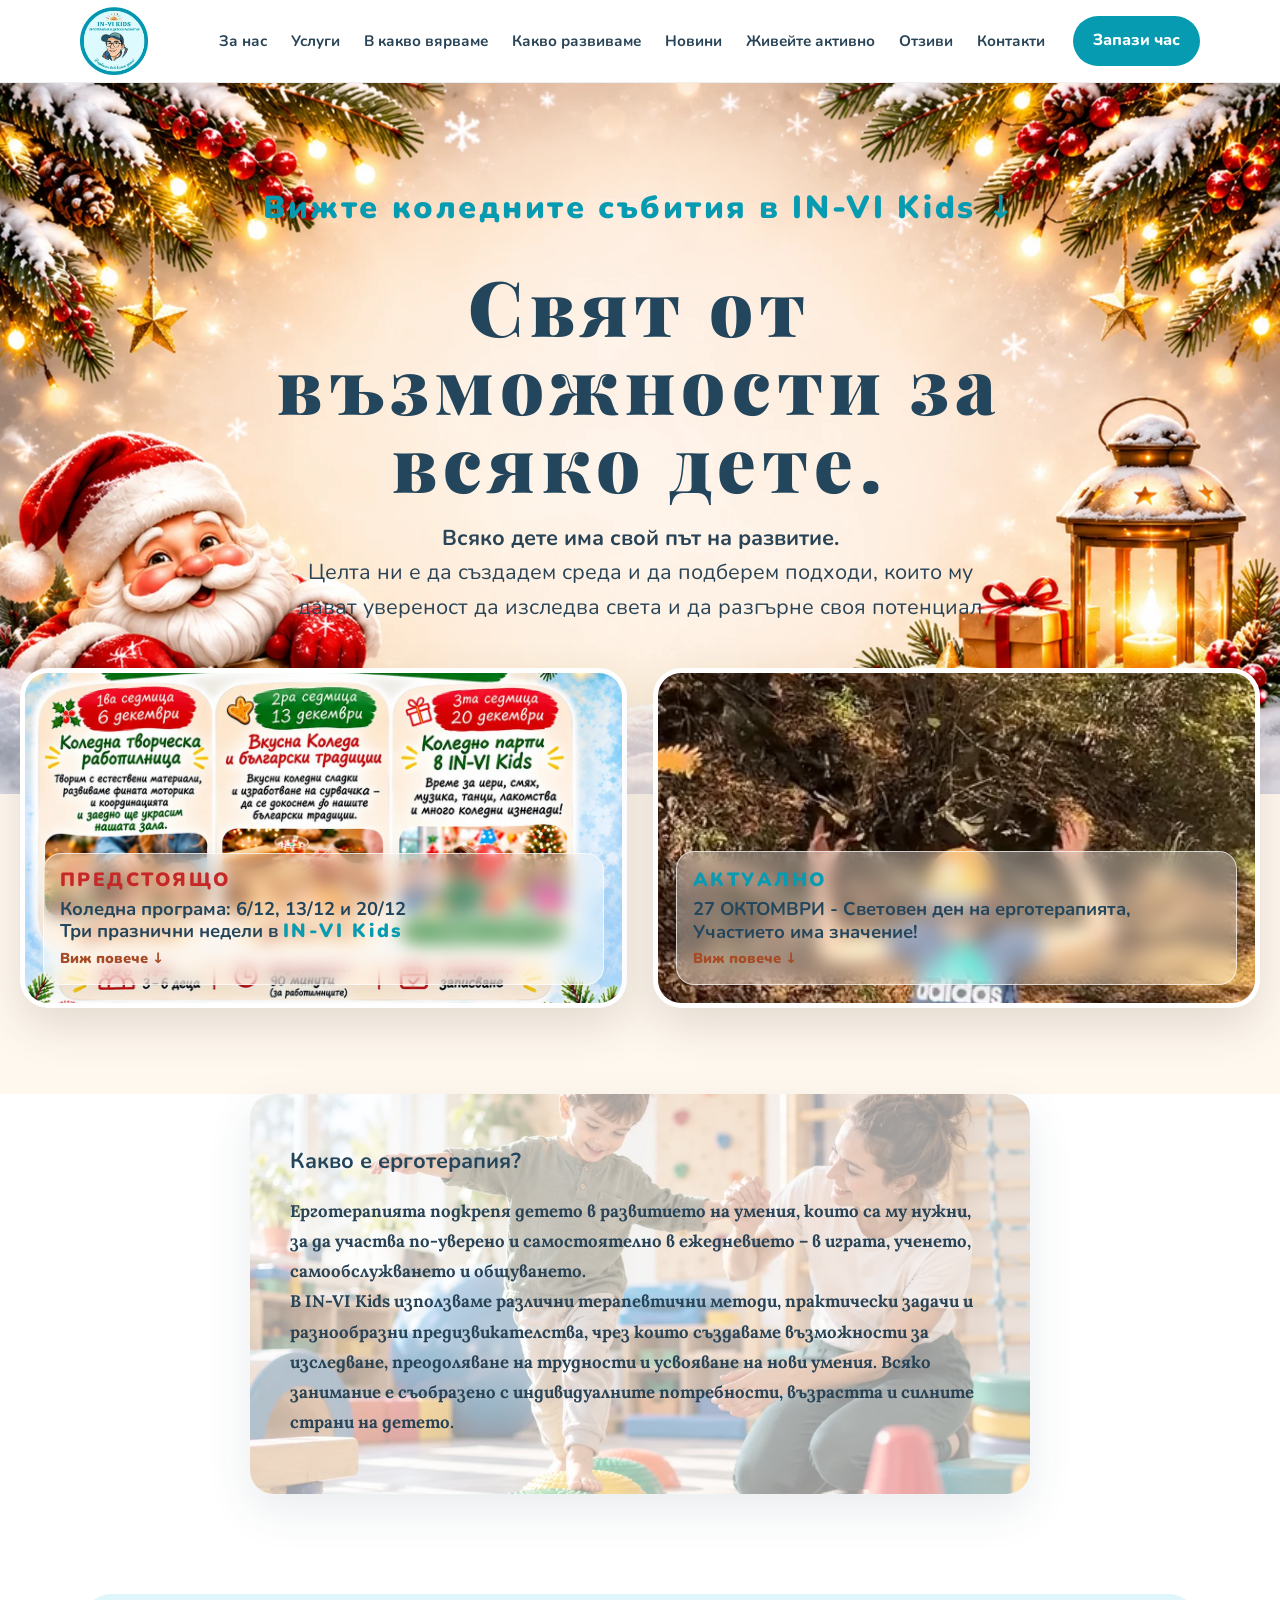
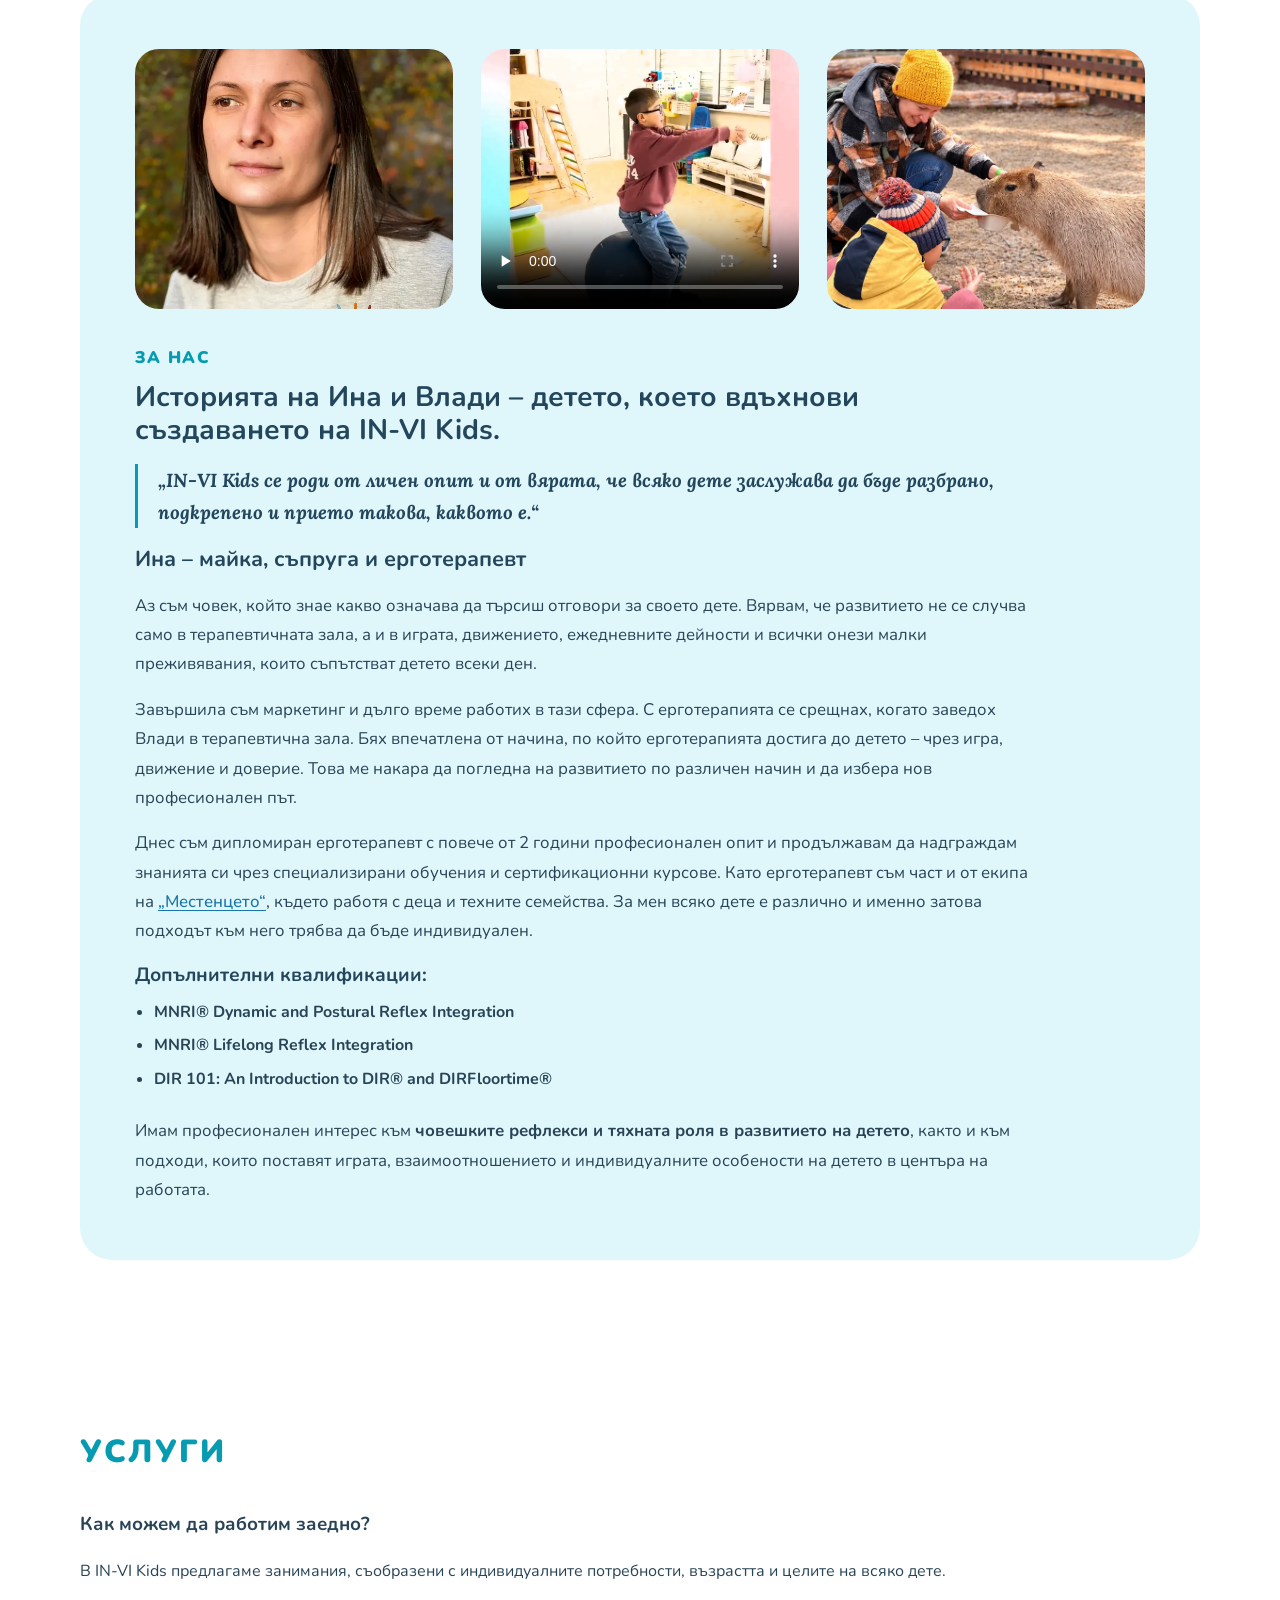
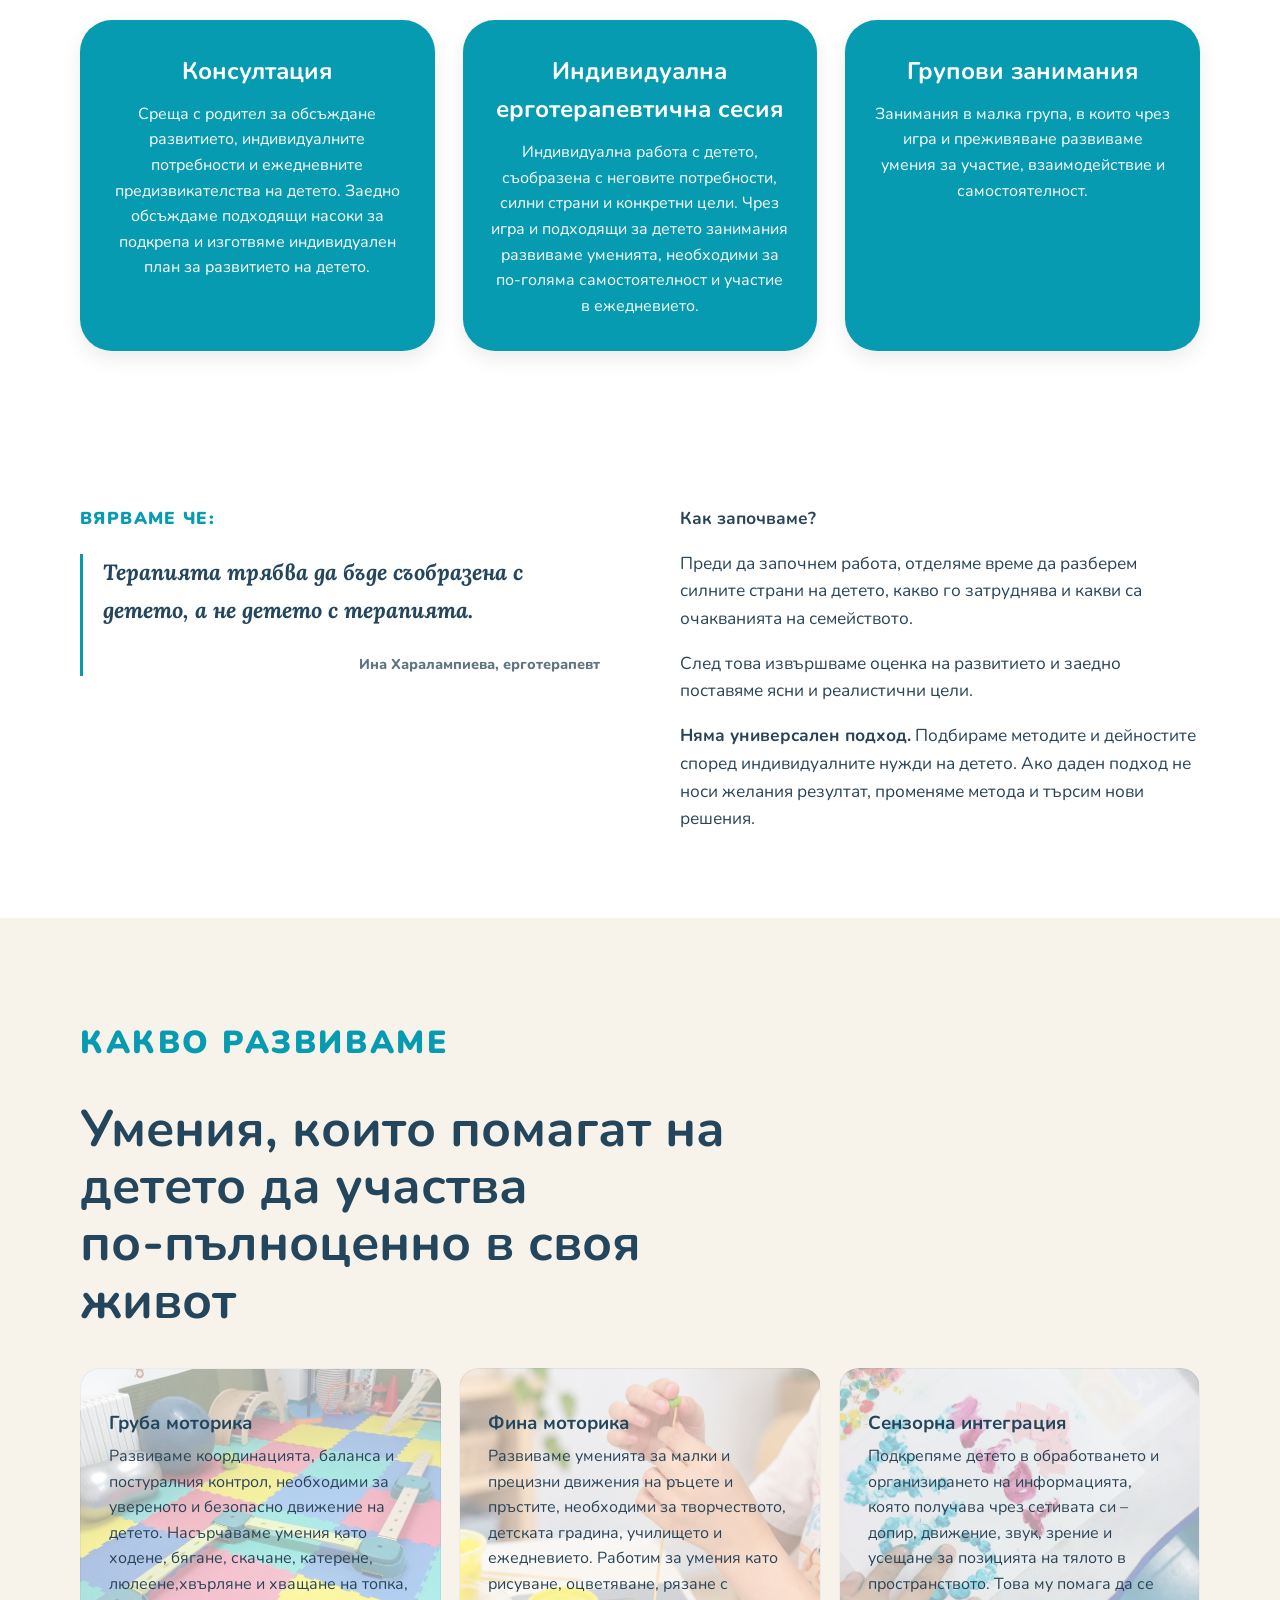
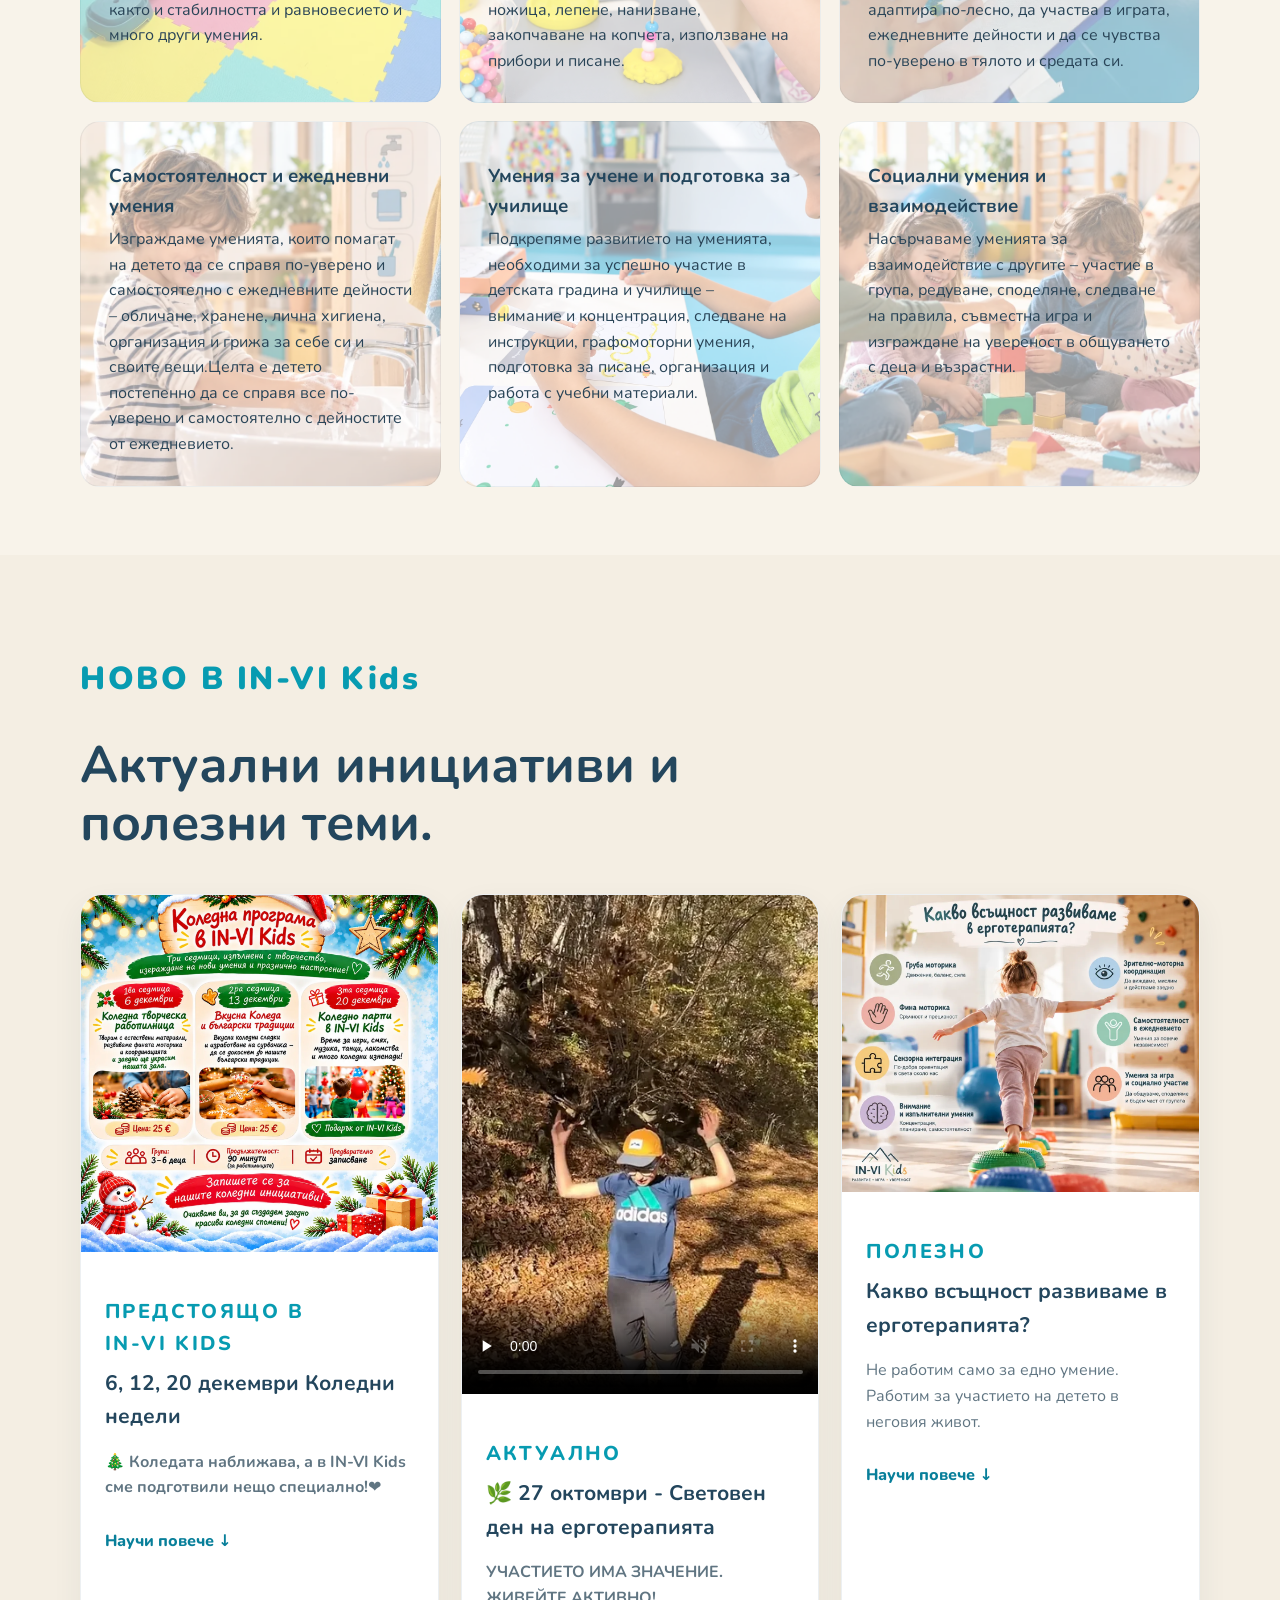
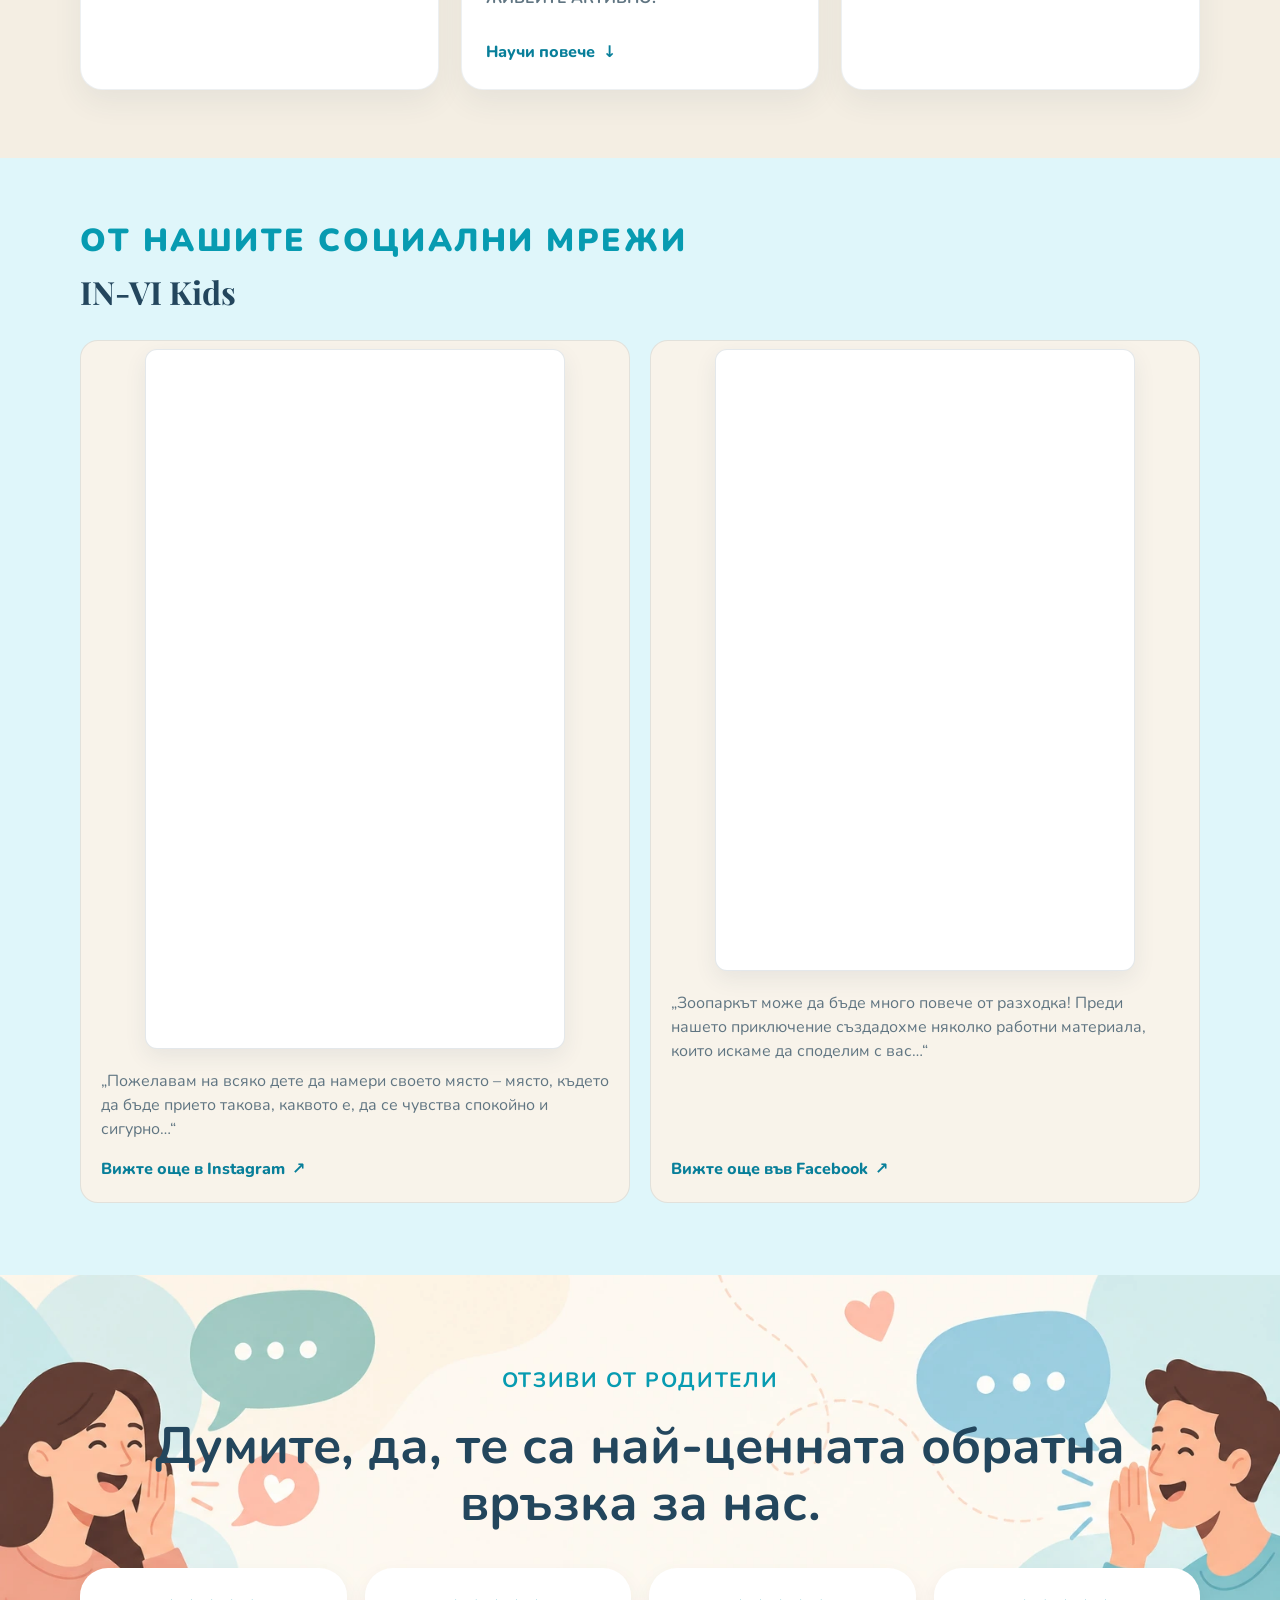
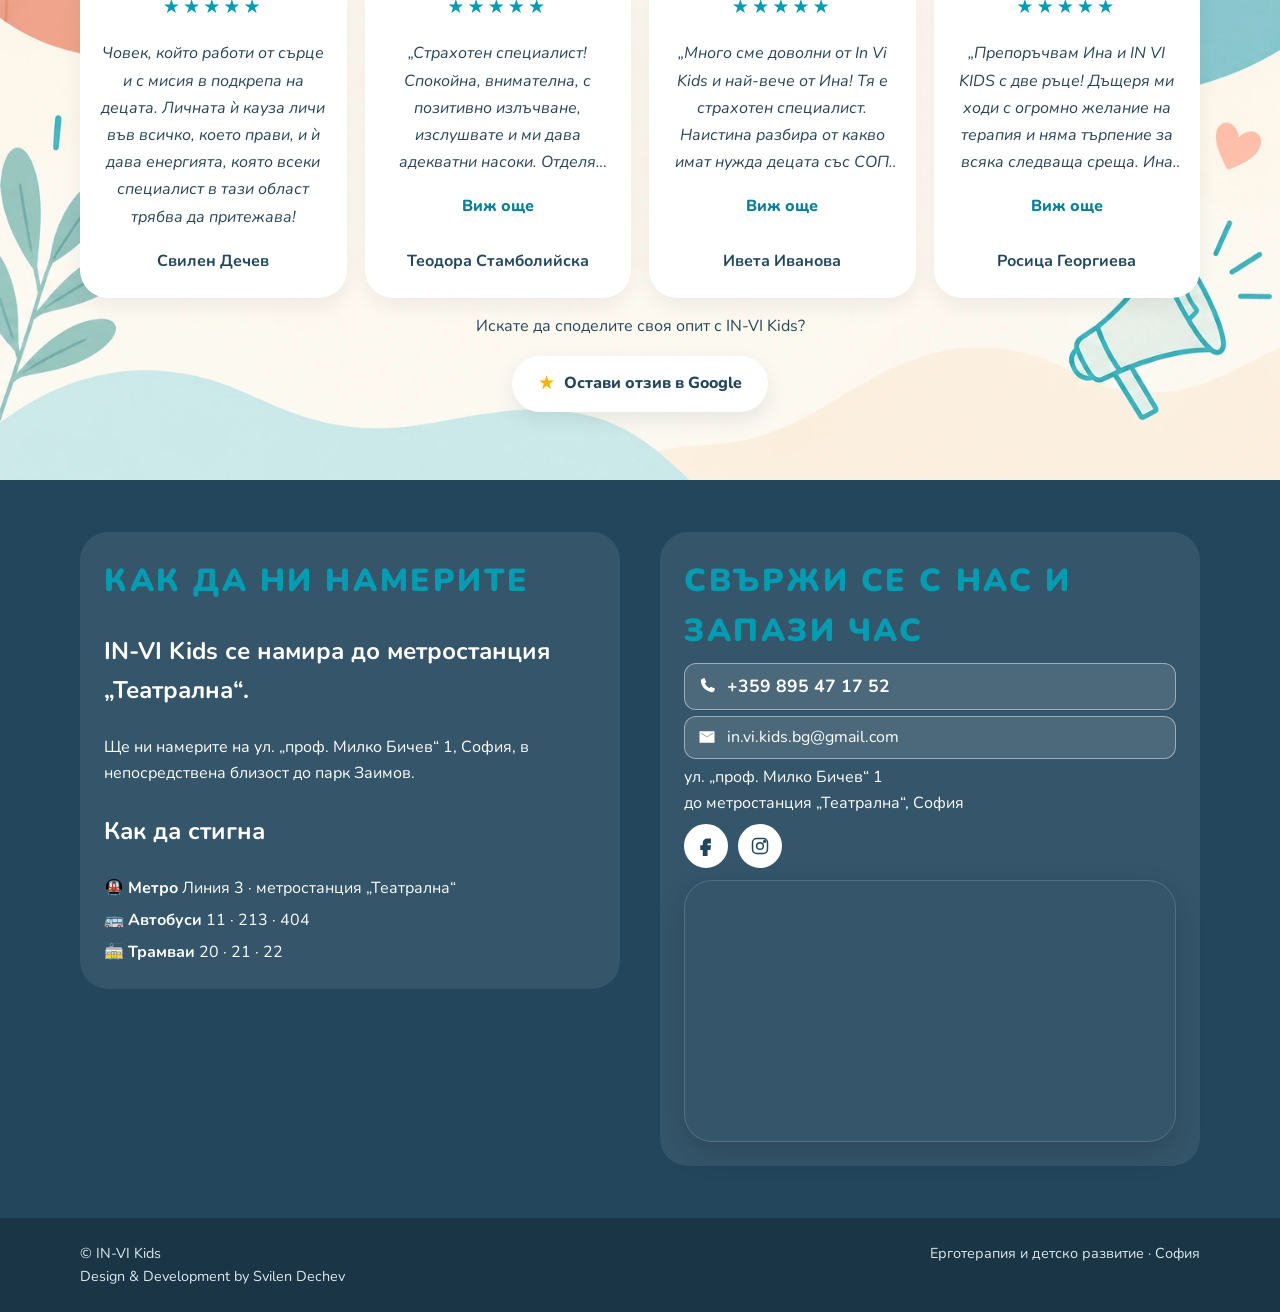
==== commit a09ebd75: "christmass texts" ====
--- a/index.html
+++ b/index.html
@@ -418,9 +418,10 @@
                   вкусни изненади, български традиции и много коледно настроение!</p>
                 <ul>
                   <li> <strong>✨6 декември –</strong> Коледна творческа работилница.
-                    Ще изработваме украса от естествени материали и ще украсим заедно нашата зала.</li>
+                    <br>Ще изработваме украса от естествени материали и ще украсим заедно нашата зала.</li>
                   <li> <strong>🍪13 декември –</strong> Вкусни сладки и български традиции.
-                    Ще приготвяме коледни сладки и ще изработваме сурвакници.</li>
+                    <br>Ще украсявяме коледни сладки и ще изработваме сурвачки. 
+                    <br>Ще оформяме, украсяваме и изследваме различни текстури, като същевременно ще се докоснем до красотата на българските обичаи.</li>
                   <li>
                     <strong>🎉20 декември</strong>
                     <br> 🎁 Подарък от IN-VI Kids!
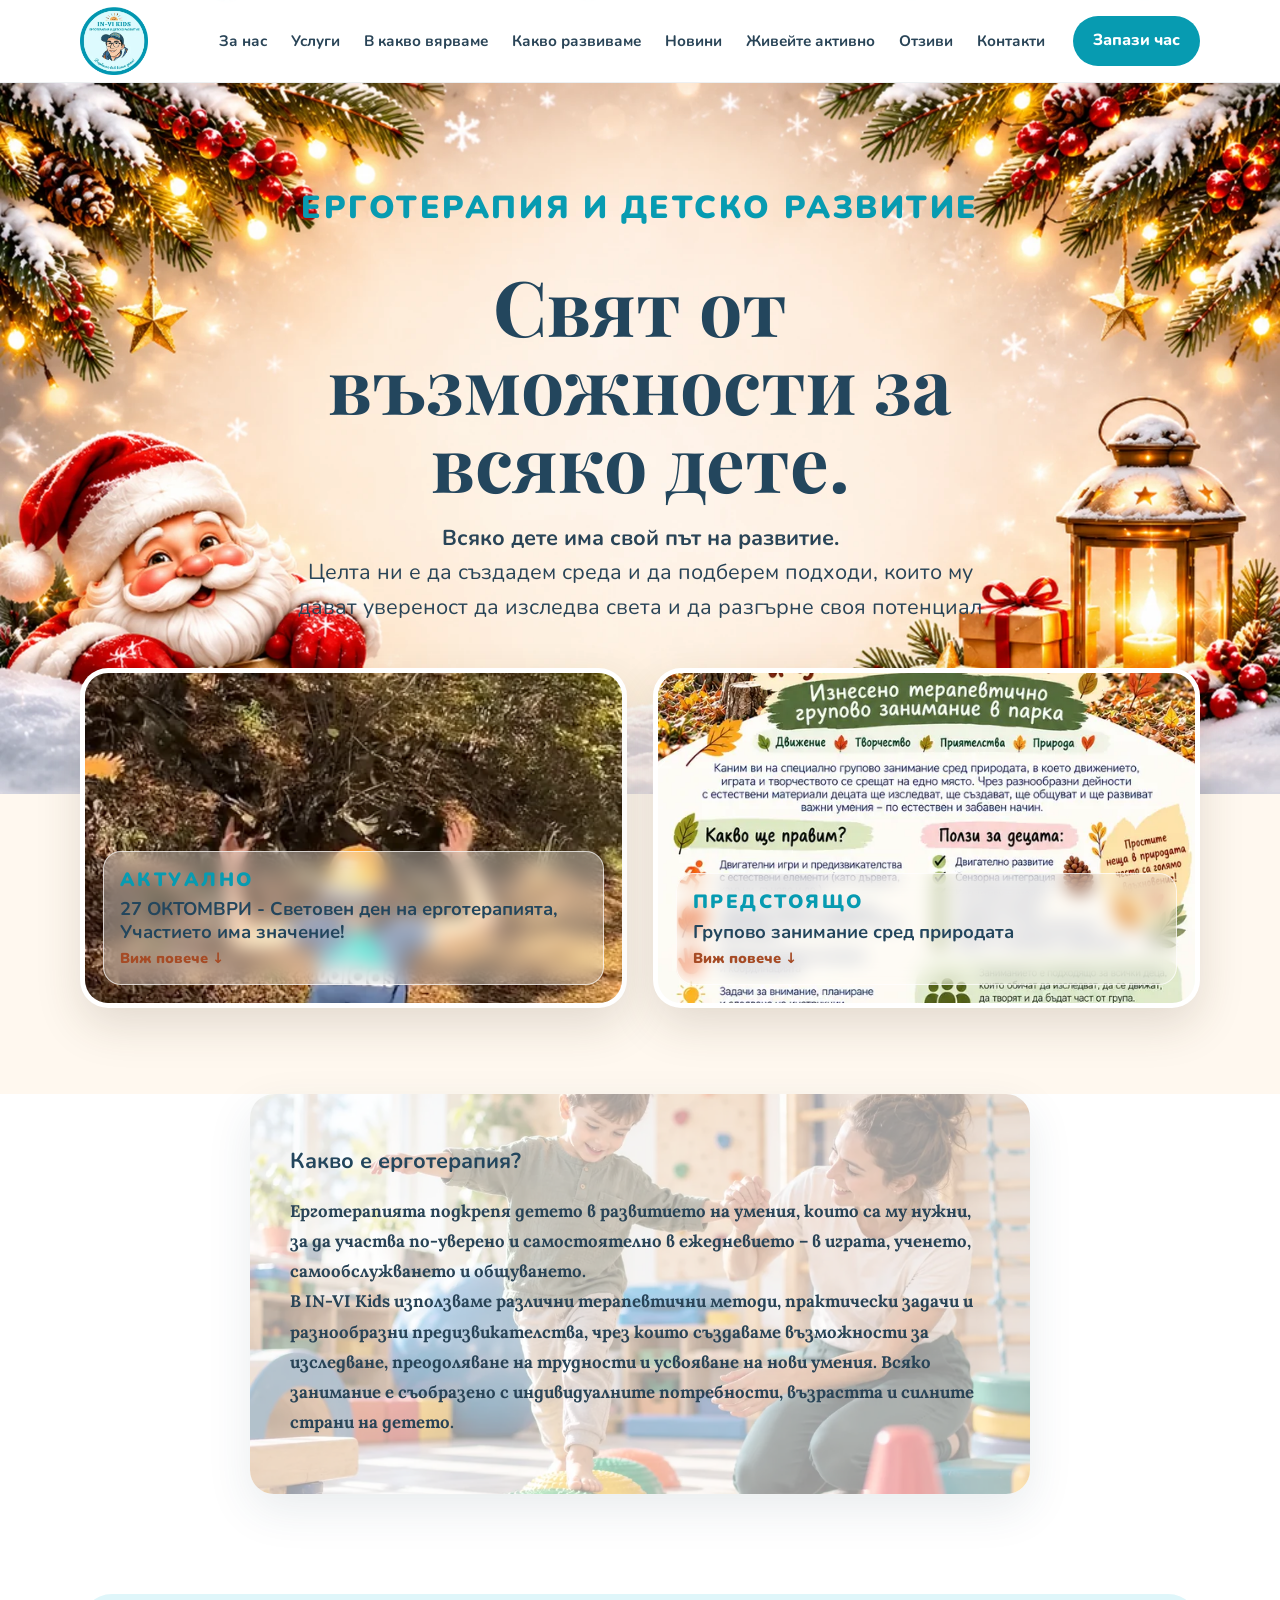
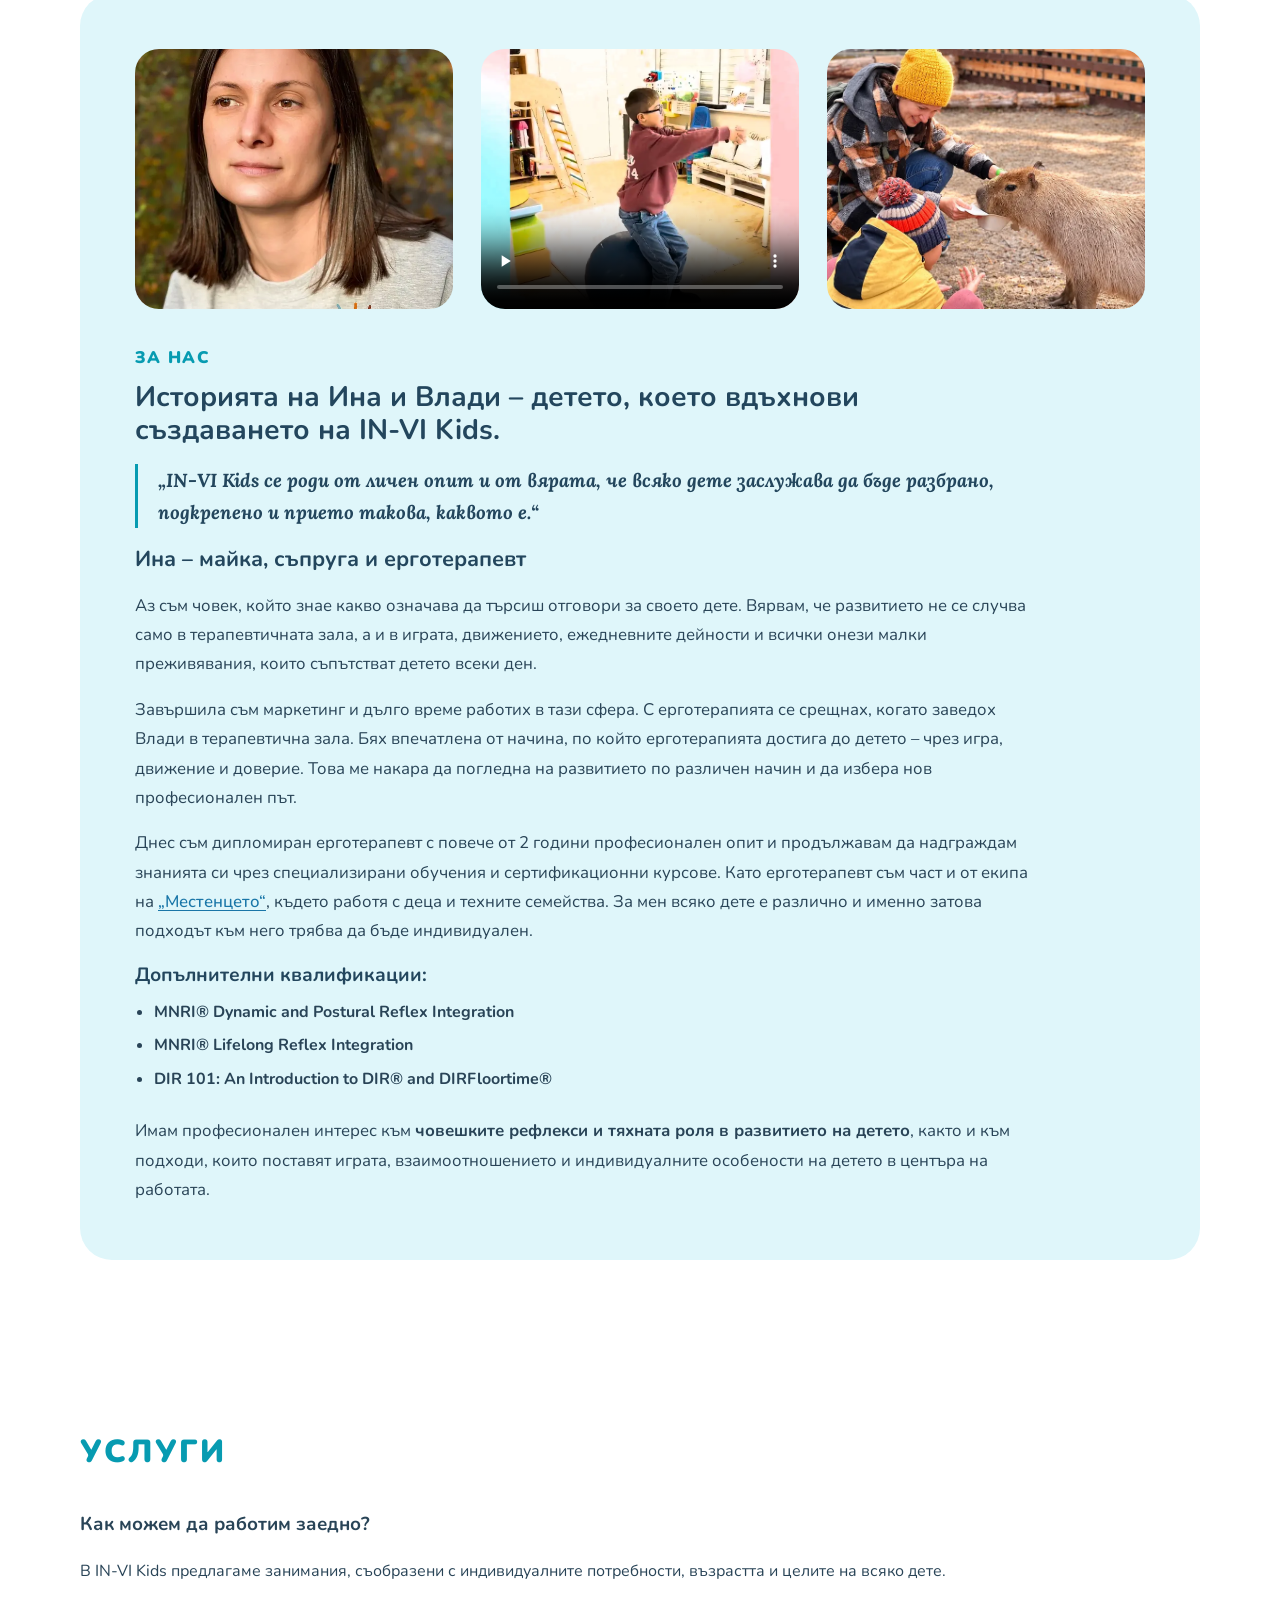
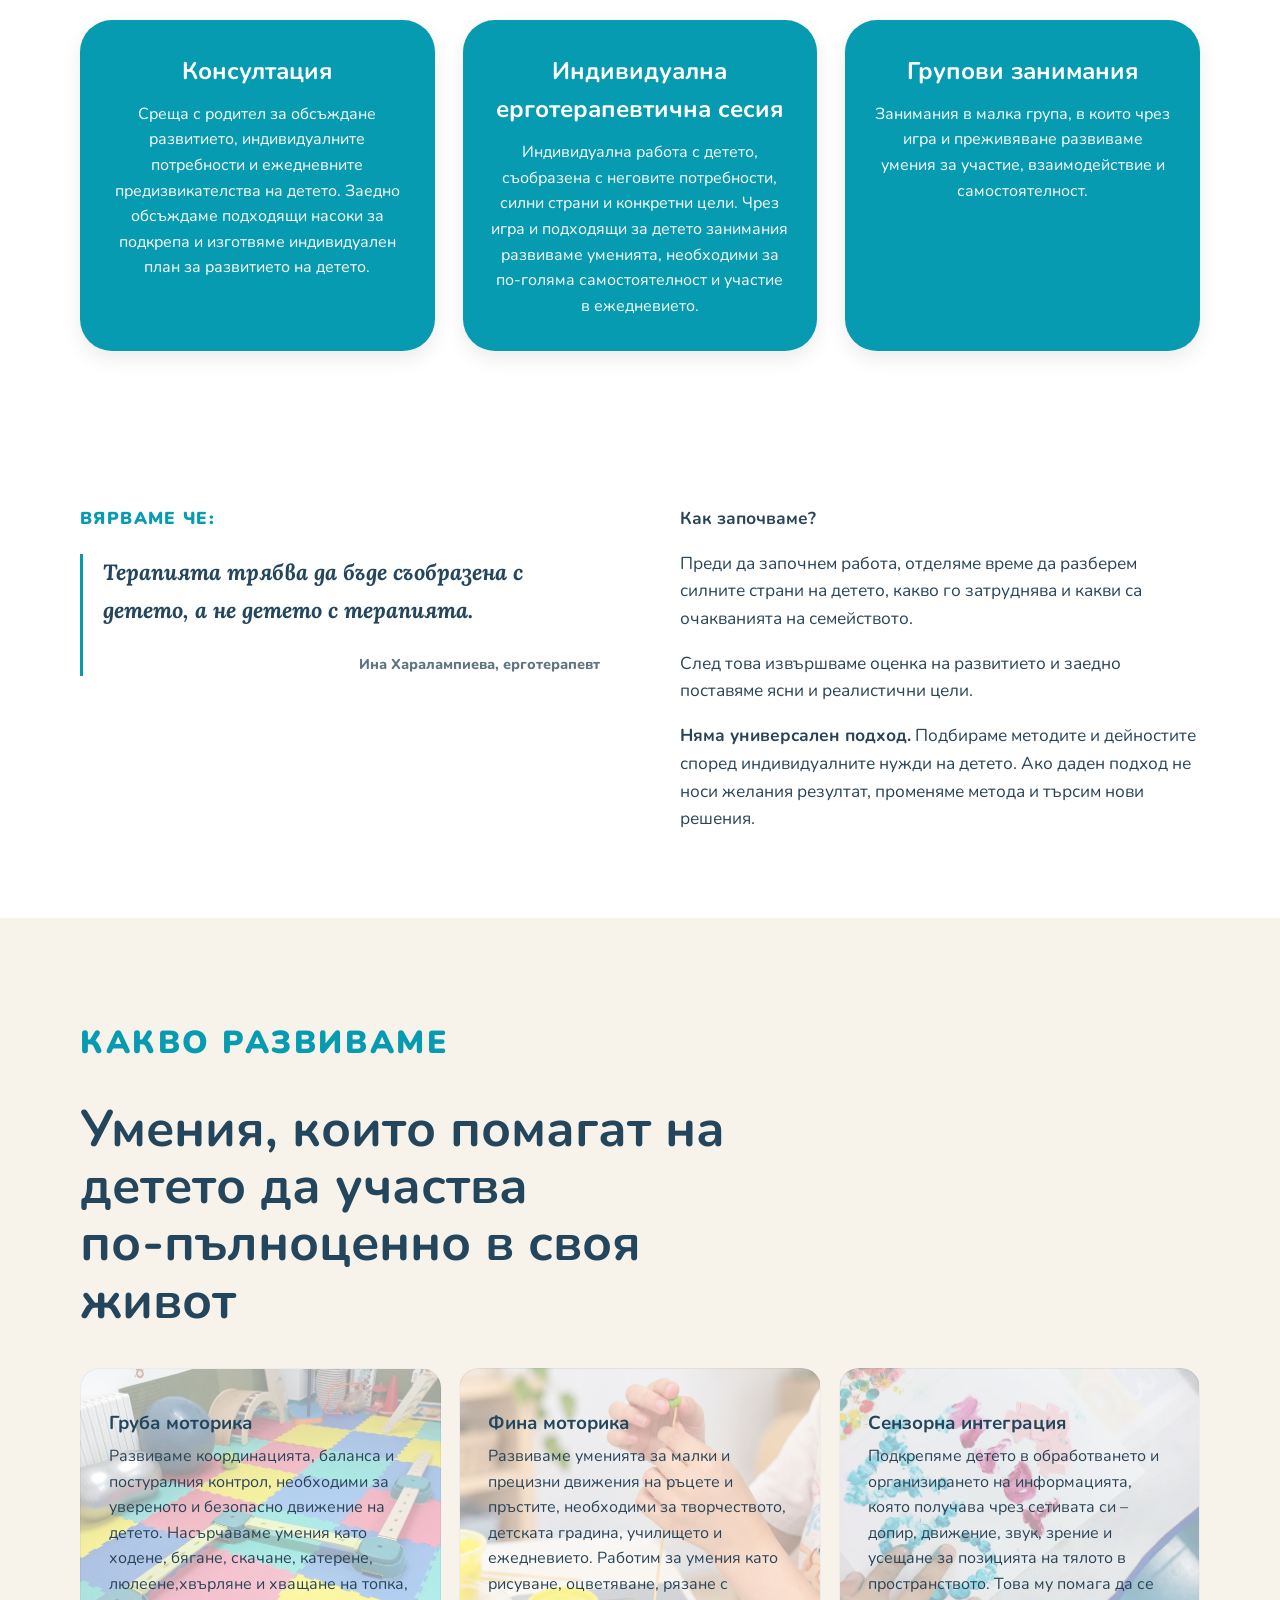
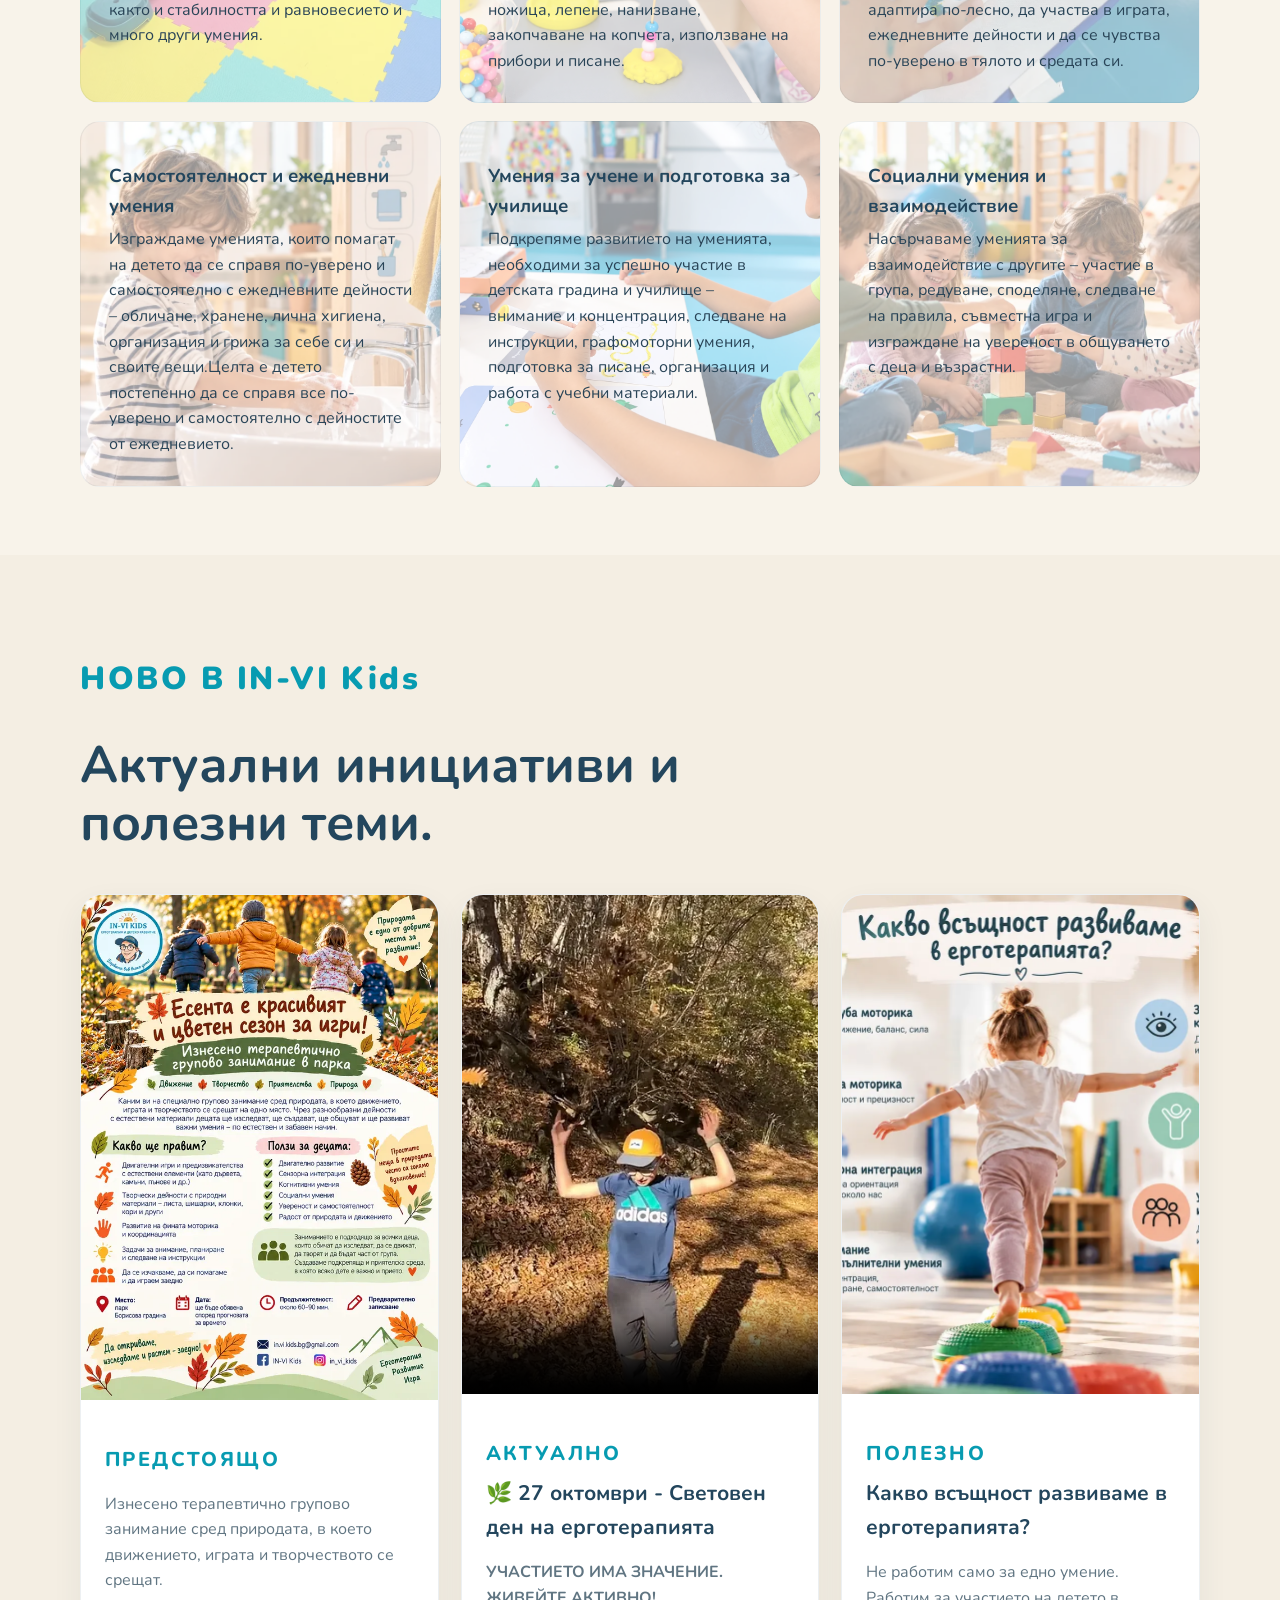
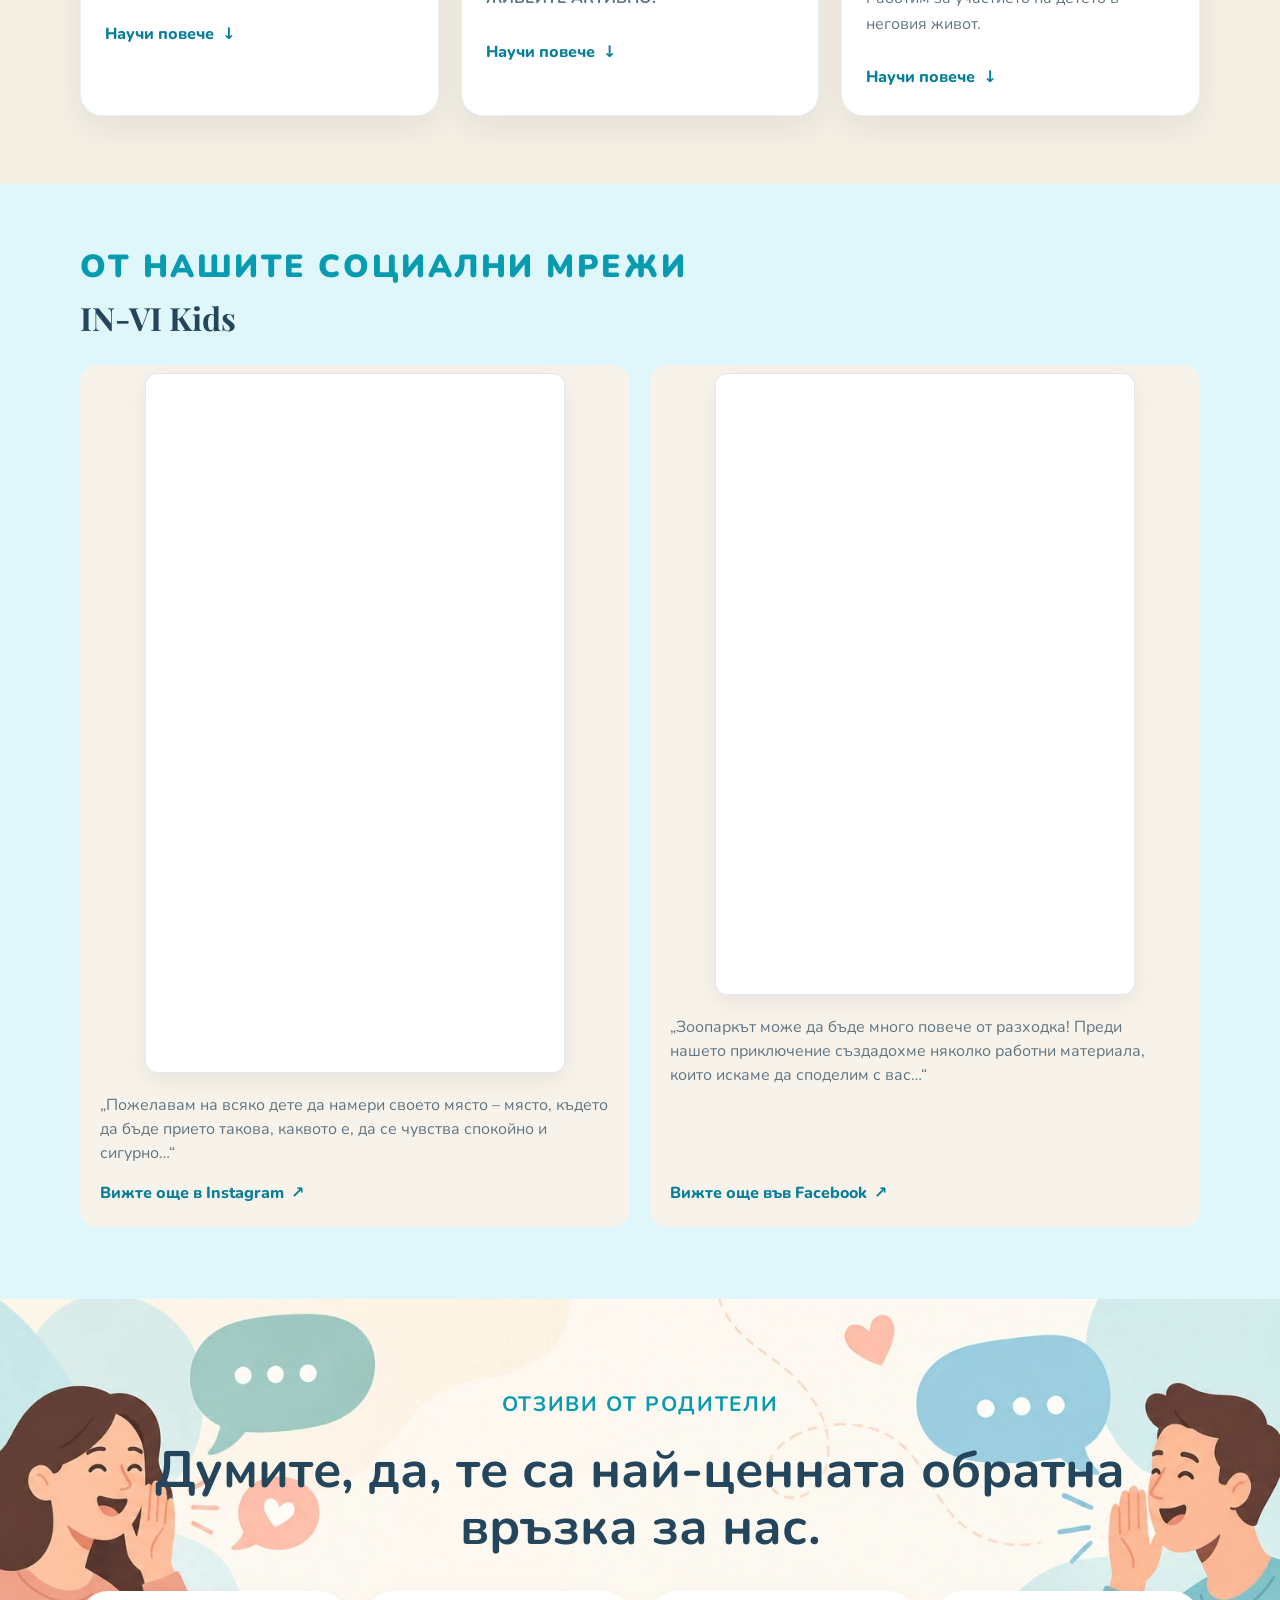
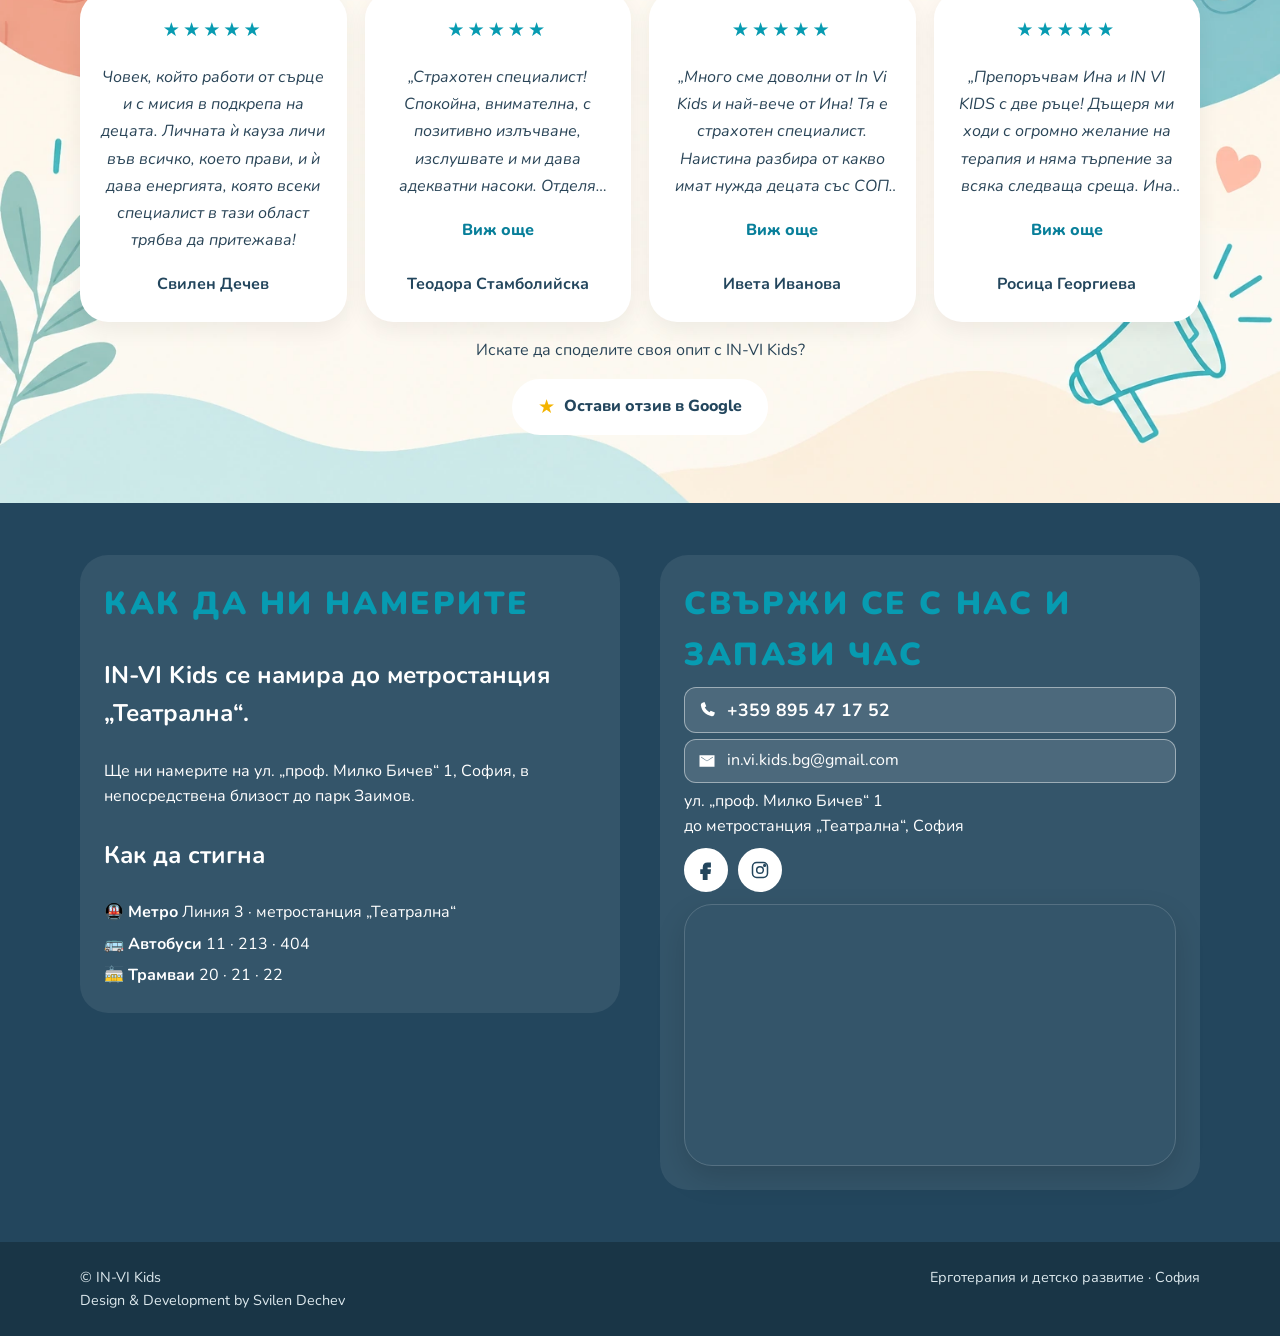
==== commit 3e9e02b1: "colors organization" ====
--- a/index.html
+++ b/index.html
@@ -10,7 +10,7 @@
   <link rel="icon" type="image/png" sizes="32x32" href="/assets/favicon-32x32.png">
   <link rel="icon" type="image/png" sizes="16x16" href="/assets/favicon-16x16.png">
   <link rel="apple-touch-icon" href="/assets/apple-touch-icon.png">
-
+  
   <title>IN-VI Kids | Детска ерготерапия в София</title>
 
   <meta name="description"
@@ -53,10 +53,7 @@
     "url": "https://invi-kids.com/",
     "logo": "https://invi-kids.com/assets/logo.webp",
     "telephone": "+359895471752",
-    "description": "INVI Kids предлага детска ерготерапия в София с индивидуален подход, 
-      игра и терапевтични занимания за деца. Подкрепяме детското развитие, сензорното и 
-      двигателното развитие и уменията за фина моторика чрез индивидуални и групови занимания, 
-      съобразени с нуждите на детето, включително на деца със СОП.",
+    "description": "IN-VI Kids предлага детска ерготерапия в София с индивидуален подход, игра и терапевтични занимания за деца. Подкрепяме детското развитие, сензорното и двигателното развитие и уменията за фина моторика чрез индивидуални и групови занимания, съобразени с нуждите на детето, включително на деца със СОП.",
     "areaServed": {
       "@type": "City",
       "name": "София",
@@ -171,26 +168,14 @@
       <div class="autumn-decor autumn-decor-three"></div>
       <div class="container">
         <div class="hero-intro">
-          <p class="eyebrow"><a href="#news-christmas">Вижте коледните събития в <span
-                data-site-text="brandName"></span> ↓</a></p>
-          <h1 class="eyebrow">Свят от възможности за всяко дете.</h1>
+          <p class="eyebrow">ЕРГОТЕРАПИЯ И ДЕТСКО РАЗВИТИЕ</p>
+          <h1>Свят от възможности за всяко дете.</h1>
           <p class="hero-text"><strong>Всяко дете има свой път на развитие.</strong>
             <br>Целта ни е да създадем среда и да подберем подходи,
             които му дават увереност да изследва света и да разгърне своя потенциал
           </p>
         </div>
         <div class="hero-news">
-          <article class="hero-banner">
-            <img class="lightbox-trigger" src="assets/event-christmas.webp" width="636" height="900"
-              alt="Предстояща коледна програма" tabindex="0" role="button">
-            <div class="hero-banner-overlay">
-              <span class="hero-banner-label-color-red">ПРЕДСТОЯЩО</span>
-              <h2>Коледна програма: 6/12, 13/12 и 20/12
-                <br>Три празнични недели в <span data-site-text="brandName"></span>
-              </h2>
-              <a href="#news-christmas">Виж повече ↓</a>
-            </div>
-          </article>
           <article class="hero-banner">
             <img class="hero-banner-mobile-image" src="assets/autumn-poster.webp" width="405" height="720"
               fetchpriority="high" alt="Детско преживяване сред природата">
@@ -207,9 +192,31 @@
             </div>
           </article>
 
-        </div>
-      </div>
-    </section>
+          <article class="hero-banner">
+            <img class="lightbox-trigger" src="assets/event-autumn.webp" width="636" height="900"
+              alt="Предстоящо групово занимание в природата" tabindex="0" role="button">
+            <div class="hero-banner-overlay">
+              <span>ПРЕДСТОЯЩО</span>
+              <h2>Групово занимание сред природата</h2>
+              <a href="#news-event">Виж повече ↓</a>
+            </div>
+          </article>
+
+          <!-- Банерът за безплатните консултации е запазен за бъдещо активиране.
+              <article class="hero-banner">
+                <img class="lightbox-trigger" src="assets/free-consultations.webp" width="1567" height="688"
+                  alt="Безплатни консултации през септември и октомври" tabindex="0" role="button">
+                <div class="hero-banner-overlay">
+                  <span>АКТУАЛНО</span>
+                  <h2>Безплатни консултации</h2>
+                  <a href="#find-us">Научи повече ↓</a>
+                </div>
+              </article>
+          -->
+        </div>
+      </div>
+    </section>
+
     <section class="pillars">
       <div class="container pillars-grid pillars-single">
         <article class="pillar">
@@ -225,16 +232,20 @@
         </article>
       </div>
     </section>
+
     <section class="section about-section" id="about">
       <div class="container about-card">
+
         <div class="about-photo">
           <img src="assets/ina.webp" width="634" height="900" fetchpriority="high" decoding="async"
             alt="Ина – създател на IN-VI Kids">
+
           <video id="about-video" controls muted playsinline preload="none" poster="assets/about-video-poster.webp"
             aria-label="Ина и Влади – историята зад създаването на IN-VI Kids">
             <source src="assets/ergo-vladi.mp4" type="video/mp4">
             Вашият браузър не поддържа видео.
           </video>
+
           <img src="assets/ina-vladi.webp" width="675" height="900"
             alt="Ина и Влади – историята зад създаването на IN-VI Kids" loading="lazy" decoding="async">
         </div>
@@ -244,11 +255,15 @@
             <h3 class="about-story-title">Историята на Ина и Влади – детето, което вдъхнови <br>създаването на <span
                 data-site-text="brandName"></span>.</h3>
           </div>
+
           <blockquote class="about-intro">
             „<span data-site-text="brandName"></span> се роди от личен опит и от вярата, че всяко дете заслужава да бъде
-            разбрано, подкрепено и прието такова, каквото е.“
+            разбрано,
+            подкрепено и прието такова, каквото е.“
           </blockquote>
+
           <h3 class="about-name">Ина – майка, съпруга и ерготерапевт</h3>
+
           <p>
             Аз съм човек, който знае какво означава да търсиш отговори за своето дете. Вярвам, че развитието не се
             случва
@@ -256,6 +271,7 @@
             преживявания,
             които съпътстват детето всеки ден.
           </p>
+
           <p>
             Завършила съм маркетинг и дълго време работих в тази сфера. С ерготерапията се срещнах, когато заведох Влади
             в
@@ -263,6 +279,7 @@
             и доверие.
             Това ме накара да погледна на развитието по различен начин и да избера нов професионален път.
           </p>
+
           <p>
             Днес съм дипломиран ерготерапевт с повече от 2 години професионален опит и продължавам да надграждам
             знанията си чрез специализирани обучения и
@@ -272,6 +289,7 @@
             където работя с деца и техните семейства. За мен всяко дете е различно и именно затова подходът към него
             трябва да бъде индивидуален.
           </p>
+
           <div class="about-credentials">
             <h3>Допълнителни квалификации:</h3>
             <ul class="about-qualifications">
@@ -343,6 +361,8 @@
         </div>
       </div>
     </section>
+
+
     <section class="section skills-section" id="skills">
       <div class="container">
         <div class="section-heading">
@@ -404,46 +424,55 @@
           <h2>Актуални инициативи и полезни теми.</h2>
         </div>
         <div class="news-grid">
+          <!-- Запазена за бъдещо активиране: <article class="news-card" id="news-consultations">
+            <div class="news-banner-wrap">
+              <img class="lightbox-trigger" src="assets/free-consultations.webp" width="1567" height="688"
+                alt="Безплатни консултации през септември и октомври" tabindex="0" role="button">
+            </div>
+            <div class="news-body">
+              <p class="news-tag">Актуално</p>
+              <h3>Безплатни консултации през септември и октомври</h3>
+              <p>В началото на учебната година <span data-site-text="brandName"></span> предлага възможност за безплатна консултация.</p>
+              <div class="news-details" id="news-consultations-details" hidden>
+                <p>Консултацията е възможност да споделите какво ви затруднява в ежедневието и да обсъдим дали
+                  ерготерапията би била подходяща за вашето дете.</p>
+                <p>Подходящо за деца в ранна детска възраст, детска градина и училищна възраст.</p>
+                <p><strong>За записване:</strong> свържете се с <span data-site-text="brandName"></span> по телефон или имейл.</p>
+                <p><a class="inline-contact-link" href="#find-us">Виж контакти и как да ни намерите →</a></p>
+              </div>
+              <button class="news-toggle" type="button" aria-expanded="false"
+                aria-controls="news-consultations-details">Научи повече <span>↓</span></button>
+            </div>
+          </article> -->
           <article class="news-card" id="news-event">
             <div class="news-banner-wrap">
-              <img class="lightbox-trigger" src="assets/event-christmas.webp" width="1200" height="1000"
-                alt="Коледни групови занимание и коледно парти" tabindex="0" role="button">
-            </div>
-            <div class="news-body" id="news-christmas">
-              <p class="news-tag">Предстоящо в <br><span data-site-text="brandName"></span></p>
-              <h3>6, 12, 20 декември Коледни недели</h3>
-              <p><strong>🎄 Коледата наближава, а в IN-VI Kids сме подготвили нещо специално!❤️</strong></p>
+              <img class="lightbox-trigger" src="assets/event-autumn.webp" width="636" height="900"
+                alt="Есенно групово занимание сред природата" tabindex="0" role="button">
+            </div>
+            <div class="news-body">
+              <p class="news-tag">Предстоящо</p>
+              <p>Изнесено терапевтично групово занимание сред природата, в което движението, играта и творчеството се
+                срещат.</p>
               <div class="news-details" id="news-event-details" hidden>
-                <p>Един от най-светлите семейни празници наближава. Да се подготвим за него, с нови умения, творчество,
-                  вкусни изненади, български традиции и много коледно настроение!</p>
+                <p>Каним децата на специално групово занимание сред природата. Чрез разнообразни дейности с естествени
+                  материали ще изследваме, ще създаваме, ще общуваме и ще развиваме важни умения по естествен и забавен
+                  начин.</p>
                 <ul>
-                  <li> <strong>✨6 декември –</strong> Коледна творческа работилница.
-                    <br>Ще изработваме украса от естествени материали и ще украсим заедно нашата зала.</li>
-                  <li> <strong>🍪13 декември –</strong> Вкусни сладки и български традиции.
-                    <br>Ще украсявяме коледни сладки и ще изработваме сурвачки. 
-                    <br>Ще оформяме, украсяваме и изследваме различни текстури, като същевременно ще се докоснем до красотата на българските обичаи.</li>
-                  <li>
-                    <strong>🎉20 декември</strong>
-                    <br> 🎁 Подарък от IN-VI Kids!
-                    <br> Коледно парти за децата на IN-VI Kids
-                    Игри, музика, танци, балони, лакомства и много изненади!
-                    </strong>
-                  </li>
+                  <li>Двигателни игри и предизвикателства с естествени елементи</li>
+                  <li>Творчески дейности с листа, шишарки, клонки, кори и други природни материали</li>
+                  <li>Развитие на фината моторика и координацията</li>
+                  <li>Задачи за внимание, планиране и следване на инструкции</li>
+                  <li>Игри за общуване, взаимопомощ и участие в група</li>
                 </ul>
-                <br><strong>Цена: 25 €.</strong>
-                <br><strong>Продължителност:</strong> 90 мин.
-                <br><strong>Участие:</strong> 🎄Събитията са с предварително записване и ще се проведат в малка група
-                между 3(минимум) - 6 деца
-                <br>
-                <nav class="nav" id="main-nav" aria-label="Основна навигация"><a href="#find-us">Запази своето
-                    място!</a></nav>
-                </p>
+                <p><strong>Място:</strong> парк „Борисова градина“<br><strong>Дата:</strong> ще бъде обявена според
+                  прогнозата за времето<br><strong>Продължителност:</strong> около 60–90
+                  мин.<br><strong>Участие:</strong> с предварително записване.</p>
               </div>
-              <p><button class="news-toggle" type="button" aria-expanded="false"
-                  aria-controls="news-event-details">Научи
-                  повече ↓</button></p>
-            </div>
-          </article>
+              <button class="news-toggle" type="button" aria-expanded="false" aria-controls="news-event-details">Научи
+                повече <span>↓</span></button>
+            </div>
+          </article>
+
           <article class="news-card" id="news-occupational-day">
             <div class="news-banner-wrap">
               <video class="news-banner-video" muted playsinline controls preload="none"
@@ -479,11 +508,9 @@
             </div>
           </article>
           <article class="news-card" id="news-development">
-            <div class="news-banner-wrap">
-              <img class="lightbox-trigger" src="assets/what-is-ergo.webp" width="1200" height="1000"
-                alt="Дете в терапевтично занимание за детско развитие в IN-VI Kids" tabindex="0" role="button"
-                loading="lazy" decoding="async">
-            </div>
+            <div class="news-visual news-nature"><img class="lightbox-trigger" src="assets/what-is-ergo.webp"
+                width="1200" height="1000" alt="Дете в терапевтично занимание за детско развитие в IN-VI Kids"
+                tabindex="0" role="button" loading="lazy" decoding="async"></div>
             <div class="news-body">
               <p class="news-tag">Полезно</p>
               <h3>Какво всъщност развиваме в ерготерапията?</h3>
@@ -497,7 +524,7 @@
                 <p><a class="inline-contact-link" href="#skills">Виж какво развиваме →</a></p>
               </div>
               <button class="news-toggle" type="button" aria-expanded="false"
-                aria-controls="news-development-details">Научи повече ↓</button>
+                aria-controls="news-development-details">Научи повече <span>↓</span></button>
             </div>
           </article>
         </div>
@@ -577,6 +604,7 @@
             <button class="review-toggle" type="button" aria-expanded="false">Виж още</button>
             <span>Теодора Стамболийска</span>
           </div>
+
 
           <div class="review-card">
             <div class="review-stars">★★★★★</div>
@@ -670,6 +698,7 @@
       <span>Ерготерапия и детско развитие · София</span>
     </div>
   </footer>
+
 </body>
 
 </html>
--- a/style.css
+++ b/style.css
@@ -1,10 +1,107 @@
+
 :root {
+  /* BRAND — основна идентичност на IN-VI Kids */
   --turquoise: #079bb1;
   --turquoise-light: #dff6fa;
+  --turquoise-dark: #087f9a;
+  --turquoise-hover: #07889d;
   --navy: #23465d;
+  --navy-deep: #193546;
+
+  /* TEXT & NEUTRALS */
+  --text: #294457;
+  --text-muted: #607582;
+  --text-on-dark: #dce8ed;
+  --white: #fff;
   --cream: #f8f3ea;
-  --text: #294457;
+  --section-warm: #f4eee3;
+  --section-warm-light: #f6efe3;
+  --seasonal-ivory: #fff8ef;
+
+  /* AUTUMN — сезонна палитра, използвана в есенната визия */
+  --autumn-cream: #f8f0df;
+  --autumn-paper: #fffaf2;
+  --autumn-sage-light: #edf5e9;
+  --autumn-sage: #e9f0dd;
+  --autumn-sage-deep: #d6e3c7;
+  --autumn-olive: #718b57;
+  --autumn-orange: #e87528;
+  --autumn-orange-dark: #c76b1e;
+  --autumn-copper: #b85d2e;
+  --autumn-rust: #a64b25;
+  --autumn-gold: #d78a36;
+  --autumn-brown: #75401f;
+  --autumn-brown-deep: #693817;
+  --autumn-brown-dark: #633315;
+  --autumn-text: #3f3028;
+  --autumn-text-dark: #302016;
+
+  /* CHRISTMAS — сезонна палитра */
+  --christmas-snow: #d9edf5;
+  --christmas-ice: #9fe0e7;
+  --christmas-flake-blue: #b9dce9;
+  --christmas-flake-pale: #eaf7fc;
+  --christmas-navy: #183c50;
+  --christmas-text: #244b5d;
+
+  /* OTHER UI ACCENTS */
+  --social-pink: #b83280;
+  --social-facebook: #1877f2;
+  --rating-gold: #f4b400;
+  --link-blue: #1976a8;
+  --link-blue-dark: #0d5278;
+
+  /* TRANSPARENCY & SHADOWS — запазват досегашните стойности */
   --shadow: 0 16px 45px rgba(35, 70, 93, .10);
+  --navy-alpha-07: rgba(35, 70, 93, .07);
+  --navy-alpha-08: rgba(35, 70, 93, .08);
+  --navy-alpha-10: rgba(35, 70, 93, .10);
+  --navy-alpha-12: rgba(35, 70, 93, .12);
+  --navy-alpha-14: rgba(35, 70, 93, .14);
+  --navy-alpha-15: rgba(35, 70, 93, .15);
+  --navy-soft-shadow: rgba(36, 71, 91, .07);
+  --text-shadow-soft: rgba(41, 68, 87, .10);
+  --black-alpha-06: rgba(0, 0, 0, 0.06);
+  --black-alpha-08: rgba(0, 0, 0, 0.08);
+  --black-alpha-14: rgba(0, 0, 0, .14);
+  --black-alpha-18: rgba(0, 0, 0, .18);
+  --black-alpha-35: rgba(0, 0, 0, .35);
+  --white-alpha-08: rgba(255, 255, 255, .08);
+  --white-alpha-12: rgba(255, 255, 255, .12);
+  --white-alpha-16: rgba(255, 255, 255, .16);
+  --white-alpha-20: rgba(255, 255, 255, .2);
+  --white-alpha-45: rgba(255, 255, 255, .45);
+  --white-alpha-55: rgba(255,255,255,.55);
+  --white-alpha-58: rgba(255, 255, 255, .58);
+  --white-alpha-60: rgba(255, 255, 255, .60);
+  --white-alpha-65: rgba(255,255,255,.65);
+  --white-alpha-66: rgba(255, 255, 255, .66);
+  --white-alpha-68: rgba(255, 255, 255, .68);
+  --white-alpha-72: rgba(255, 255, 255, .72);
+  --white-alpha-82: rgba(255, 255, 255, 0.82);
+  --white-alpha-86: rgba(255, 255, 255, .86);
+  --white-alpha-90: rgba(255,255,255,.9);
+  --white-alpha-92: rgba(255, 255, 255, .92);
+  --white-alpha-94: rgba(255, 255, 255, .94);
+  --white-alpha-95: rgba(255, 255, 255, .95);
+  --white-alpha-98: rgba(255,255,255,.98);
+  --turquoise-alpha-18: rgba(7, 155, 177, .18);
+  --turquoise-hover-alpha-24: rgba(7, 136, 157, .24);
+  --turquoise-dark-alpha-28: rgba(8, 127, 154, .28);
+  --autumn-orange-alpha-20: rgba(226, 142, 51, .20);
+  --autumn-rust-alpha-14: rgba(192, 76, 37, .14);
+  --autumn-olive-alpha-16: rgba(119, 139, 87, .16);
+  --autumn-shadow: rgba(70, 55, 35, .15);
+  --glass-warm: rgba(255, 252, 246, .35);
+  --seasonal-ivory-alpha-90: rgba(255, 250, 242, .9);
+  --seasonal-ivory-alpha-95: rgba(255, 250, 242, .95);
+  --seasonal-ivory-alpha-98: rgba(255, 250, 242, .98);
+  --christmas-glass-74: rgba(255, 249, 239, .74);
+  --christmas-glass-84: rgba(255, 249, 239, .84);
+  --christmas-shadow: rgba(42, 49, 48, .10);
+  --christmas-shadow-blue: rgba(39,83,105,.48);
+  --christmas-ice-alpha-65: rgba(185,220,233,.65);
+  --overlay-dark-92: rgba(20, 30, 35, .92);
 }
 
 * {
@@ -19,7 +116,7 @@
   margin: 0;
   font-family: "Nunito", system-ui, sans-serif;
   color: var(--text);
-  background: #fff;
+  background: var(--white);
   line-height: 1.6;
   overflow-x: hidden;
 }
@@ -42,9 +139,9 @@
   position: sticky;
   top: 0;
   z-index: 20;
-  background: rgba(255, 255, 255, .94);
+  background: var(--white-alpha-94);
   backdrop-filter: blur(12px);
-  border-bottom: 1px solid rgba(35, 70, 93, .08);
+  border-bottom: 1px solid var(--navy-alpha-08);
 }
 
 .nav-wrap {
@@ -104,7 +201,7 @@
   flex-direction: column;
   justify-content: flex-start;
   text-align: center;
-  box-shadow: 0 8px 20px rgba(0, 0, 0, 0.08);
+  box-shadow: 0 8px 20px var(--black-alpha-08);
 }
 
 .service-card h3 {
@@ -163,7 +260,7 @@
 
 .hero {
   overflow: hidden;
-  background: linear-gradient(135deg, var(--turquoise-light), #fff 62%);
+  background: linear-gradient(135deg, var(--turquoise-light), var(--white) 62%);
   padding: 80px 0 100px;
 }
 
@@ -198,10 +295,10 @@
   overflow: hidden;
   padding: 68px 0 86px;
   background:
-    radial-gradient(circle at 8% 18%, rgba(226, 142, 51, .20) 0 9%, transparent 10%),
-    radial-gradient(circle at 94% 24%, rgba(192, 76, 37, .14) 0 8%, transparent 9%),
-    radial-gradient(circle at 86% 88%, rgba(119, 139, 87, .16) 0 11%, transparent 12%),
-    linear-gradient(135deg, #f8f0df 0%, #fffaf2 48%, #edf5e9 100%);
+    radial-gradient(circle at 8% 18%, var(--autumn-orange-alpha-20) 0 9%, transparent 10%),
+    radial-gradient(circle at 94% 24%, var(--autumn-rust-alpha-14) 0 8%, transparent 9%),
+    radial-gradient(circle at 86% 88%, var(--autumn-olive-alpha-16) 0 11%, transparent 12%),
+    linear-gradient(135deg, var(--autumn-cream) 0%, var(--autumn-paper) 48%, var(--autumn-sage-light) 100%);
 }
 
 .hero-autumn::before,
@@ -218,7 +315,7 @@
 .hero-autumn::before {
   left: -110px;
   top: 120px;
-  background: radial-gradient(circle, #e87528 0 2%, transparent 3%);
+  background: radial-gradient(circle, var(--autumn-orange) 0 2%, transparent 3%);
   background-size: 24px 24px;
   transform: rotate(18deg);
 }
@@ -226,7 +323,7 @@
 .hero-autumn::after {
   right: -120px;
   bottom: 40px;
-  background: radial-gradient(circle, #718b57 0 2%, transparent 3%);
+  background: radial-gradient(circle, var(--autumn-olive) 0 2%, transparent 3%);
   background-size: 27px 27px;
   transform: rotate(-14deg);
 }
@@ -242,7 +339,7 @@
   height: 90px;
   left: 3%;
   top: 18px;
-  border-top: 3px solid #b85d2e;
+  border-top: 3px solid var(--autumn-copper);
   border-radius: 50%;
   transform: rotate(-18deg);
 }
@@ -252,7 +349,7 @@
   height: 95px;
   right: 4%;
   top: 58px;
-  border-top: 3px solid #718b57;
+  border-top: 3px solid var(--autumn-olive);
   border-radius: 50%;
   transform: rotate(15deg);
 }
@@ -262,7 +359,7 @@
   height: 70px;
   left: 42%;
   bottom: 12px;
-  border-top: 3px solid #d78a36;
+  border-top: 3px solid var(--autumn-gold);
   border-radius: 50%;
   transform: rotate(7deg);
 }
@@ -299,9 +396,9 @@
   min-width: 0;
   overflow: hidden;
   border-radius: 28px;
-  background: #fff;
-  box-shadow: 0 18px 45px rgba(70, 55, 35, .15);
-  border: 5px solid rgba(255, 255, 255, .9);
+  background: var(--white);
+  box-shadow: 0 18px 45px var(--autumn-shadow);
+  border: 5px solid var(--white-alpha-90);
 }
 
 .hero-banner img,
@@ -317,11 +414,11 @@
   left: 18px;
   right: 18px;
   bottom: 18px;
-  background: rgba(255, 252, 246, .35);
-  border: 1px solid rgba(255, 255, 255, .68);
+  background: var(--glass-warm);
+  border: 1px solid var(--white-alpha-68);
   border-radius: 18px;
   padding: 13px 16px;
-  box-shadow: 0 8px 22px rgba(35, 70, 93, .10);
+  box-shadow: 0 8px 22px var(--shadow);
   -webkit-backdrop-filter: blur(9px);
   backdrop-filter: blur(9px);
 }
@@ -342,7 +439,7 @@
 
 .hero-banner-overlay a {
   font-weight: 900;
-  color: #a64b25;
+  color: var(--autumn-rust);
   font-size: .9rem;
 }
 
@@ -392,7 +489,7 @@
 }
 
 .adventures-quote cite {
-  color: #607582;
+  color: var(--text-muted);
   font-family: "Nunito", system-ui, sans-serif;
   font-size: .92rem;
   font-style: normal;
@@ -417,15 +514,15 @@
   border: 1px solid transparent;
   border-radius: 22px;
   background: var(--turquoise);
-  color: #fff;
-  box-shadow: 0 8px 20px rgba(7, 155, 177, .18);
+  color: var(--white);
+  box-shadow: 0 8px 20px var(--turquoise-alpha-18);
   transition: background .2s ease, box-shadow .2s ease, transform .2s ease;
 }
 
 .adventure-nav-card:hover {
   transform: translateY(-2px);
-  background: #07889d;
-  box-shadow: 0 11px 24px rgba(7, 136, 157, .24);
+  background: var(--turquoise-hover);
+  box-shadow: 0 11px 24px var(--turquoise-hover-alpha-24);
 }
 
 .adventure-nav-card:focus-visible {
@@ -439,20 +536,20 @@
 }
 
 .adventure-nav-card-label {
-  color: rgba(255, 255, 255, 0.82);
+  color: var(--white-alpha-82);
   font-size: .75rem;
   font-weight: 900;
 }
 
 .adventure-nav-card-title {
-  color: #fff;
+  color: var(--white);
   font-family: "Playfair Display", Georgia, serif;
   font-size: 1.35rem;
   line-height: 1.2;
 }
 
 .adventure-nav-card-description {
-  color: rgba(255, 255, 255, .92);
+  color: var(--white-alpha-92);
   font-size: .94rem;
 }
 
@@ -462,21 +559,21 @@
   height: 36px;
   flex: 0 0 auto;
   place-items: center;
-  border: 1px solid rgba(255, 255, 255, .66);
+  border: 1px solid var(--white-alpha-66);
   border-radius: 50%;
-  color: #fff;
+  color: var(--white);
   font-size: 1.15rem;
   transition: transform .2s ease, background .2s ease;
 }
 
 .adventure-nav-card:hover .adventure-nav-card-arrow {
   transform: translateY(3px);
-  background: rgba(255, 255, 255, .16);
+  background: var(--white-alpha-16);
 }
 
 .adventures-section {
   padding: 54px 0 76px;
-  background: #f8f3ea;
+  background: var(--cream);
   scroll-margin-top: 100px;
 }
 
@@ -486,8 +583,8 @@
 
 .upcoming-adventures-section {
   padding: 36px 0 40px;
-  background: #fff;
-  border-bottom: 1px solid rgba(35, 70, 93, .10);
+  background: var(--white);
+  border-bottom: 1px solid var(--shadow);
 }
 
 .adventures-section-heading {
@@ -512,14 +609,14 @@
 
 .upcoming-adventures-empty {
   margin: 0;
-  color: #607582;
+  color: var(--text-muted);
 }
 
 .adventure-entry {
   overflow: hidden;
-  border: 1px solid rgba(35, 70, 93, .12);
+  border: 1px solid var(--navy-alpha-12);
   border-radius: 20px;
-  background: #fff;
+  background: var(--white);
   box-shadow: var(--shadow);
 }
 
@@ -554,7 +651,7 @@
 
 .adventure-meta {
   margin-bottom: 10px;
-  color: #a64b25;
+  color: var(--autumn-rust);
   font-size: .82rem;
   font-weight: 900;
   letter-spacing: .06em;
@@ -574,7 +671,7 @@
   display: block;
   max-width: 560px;
   margin-bottom: 22px;
-  color: #607582;
+  color: var(--text-muted);
   font-size: 1.08rem;
 }
 
@@ -585,8 +682,8 @@
   gap: 14px;
   width: 100%;
   padding-top: 15px;
-  border-top: 1px solid rgba(35, 70, 93, .14);
-  color: #087f9a;
+  border-top: 1px solid var(--navy-alpha-14);
+  color: var(--turquoise-dark);
   font-weight: 900;
 }
 
@@ -596,7 +693,7 @@
   height: 34px;
   flex: 0 0 auto;
   place-items: center;
-  border: 1px solid rgba(8, 127, 154, .28);
+  border: 1px solid var(--turquoise-dark-alpha-28);
   border-radius: 50%;
   font-size: 1.25rem;
   line-height: 1;
@@ -608,7 +705,7 @@
 }
 
 .adventure-entry[open] .adventure-summary {
-  border-bottom: 1px solid rgba(35, 70, 93, .12);
+  border-bottom: 1px solid var(--navy-alpha-12);
 }
 
 .adventure-entry-content {
@@ -616,7 +713,7 @@
   padding: 32px 28px 36px;
   background-color: var(--turquoise-light);
   background-image:
-    linear-gradient(rgba(255, 255, 255, .86), rgba(255, 255, 255, .86)),
+    linear-gradient(var(--white-alpha-86), var(--white-alpha-86)),
     url("https://lh3.googleusercontent.com/pw/AP1GczMpd4tKQFNg1wbePz7PwgVxFORdXcnyBoycG_ImlYKRzPsNHSpxM15vE6R0MJ-gA6Yd4bR7e9RA52PdWN1n1J0c_cFnupRv7qXN4evp_Cfzm7LfAYs=w1125-h1407-p-k-no");
   background-position: center, center;
   background-size: cover;
@@ -634,7 +731,7 @@
 }
 
 .adventure-album-link {
-  color: #087f9a;
+  color: var(--turquoise-dark);
   font-weight: 900;
   text-decoration: underline;
   text-underline-offset: 3px;
@@ -643,7 +740,7 @@
 .adventure-safety-note {
   margin: 26px 0;
   padding: 3px 0 3px 18px;
-  border-left: 3px solid #d89143;
+  border-left: 3px solid var(--autumn-gold);
 }
 
 .adventure-safety-note h3 {
@@ -676,7 +773,7 @@
 
 .adventure-inline-photo figcaption {
   margin-top: 8px;
-  color: #607582;
+  color: var(--text-muted);
   font-size: .9rem;
   text-align: center;
 }
@@ -735,8 +832,8 @@
   flex-direction: column;
   min-width: 0;
   overflow: hidden;
-  background: #f8f3ea;
-  border: 1px solid rgba(35, 70, 93, .10);
+  background: var(--cream);
+  border: 1px solid var(--shadow);
   border-radius: 18px;
 }
 
@@ -744,10 +841,10 @@
   width: min(100%, 420px);
   margin: 8px auto 0;
   overflow: hidden;
-  border: 1px solid rgba(35, 70, 93, .12);
+  border: 1px solid var(--navy-alpha-12);
   border-radius: 12px;
-  background: #fff;
-  box-shadow: 0 8px 22px rgba(35, 70, 93, .08);
+  background: var(--white);
+  box-shadow: 0 8px 22px var(--navy-alpha-08);
 }
 
 .facebook-embed-wrap iframe {
@@ -762,10 +859,10 @@
   height: 700px;
   margin: 8px auto 0;
   overflow: hidden;
-  border: 1px solid rgba(35, 70, 93, .12);
+  border: 1px solid var(--navy-alpha-12);
   border-radius: 12px;
-  background: #fff;
-  box-shadow: 0 8px 22px rgba(35, 70, 93, .08);
+  background: var(--white);
+  box-shadow: 0 8px 22px var(--navy-alpha-08);
 }
 
 .instagram-embed-wrap iframe {
@@ -789,7 +886,7 @@
   min-height: 0;
 }
 
-.social-post-content-facebook>a {
+.social-post-content-facebook > a {
   margin-top: 0;
 }
 
@@ -797,7 +894,7 @@
   min-height: 0;
 }
 
-.social-post-content-instagram>a {
+.social-post-content-instagram > a {
   margin-top: 0;
 }
 
@@ -808,7 +905,7 @@
   line-clamp: 3;
   -webkit-line-clamp: 3;
   margin: 0 0 10px;
-  color: #607582;
+  color: var(--text-muted);
   line-height: 1.5;
 }
 
@@ -817,7 +914,7 @@
   align-items: center;
   gap: 7px;
   margin-bottom: 8px;
-  color: #087f9a;
+  color: var(--turquoise-dark);
   font-size: .76rem;
   font-weight: 900;
   letter-spacing: .08em;
@@ -831,7 +928,7 @@
 }
 
 .social-post-platform-instagram {
-  color: #b83280;
+  color: var(--social-pink);
 }
 
 .social-post-platform-instagram svg {
@@ -846,7 +943,7 @@
 }
 
 .social-post-platform-facebook {
-  color: #1877f2;
+  color: var(--social-facebook);
 }
 
 .social-post-platform-facebook svg {
@@ -862,7 +959,7 @@
 
 .social-post p {
   margin: 0 0 16px;
-  color: #607582;
+  color: var(--text-muted);
 }
 
 .social-post a {
@@ -870,7 +967,7 @@
   align-items: center;
   gap: 7px;
   margin-top: auto;
-  color: #087f9a;
+  color: var(--turquoise-dark);
   font-weight: 800;
 }
 
@@ -901,7 +998,7 @@
 
 .pillar {
   background:
-    linear-gradient(rgba(255, 255, 255, .60), rgba(255, 255, 255, .60)),
+    linear-gradient(var(--white-alpha-60), var(--white-alpha-60)),
     url("assets/what-is-ergo1.webp");
   background-size: cover;
   background-position: center;
@@ -977,42 +1074,42 @@
   background: white;
   padding: 28px;
   border-radius: 20px;
-  border: 1px solid rgba(35, 70, 93, .07);
+  border: 1px solid var(--navy-alpha-07);
 }
 
 .skill-floor {
   background:
-    linear-gradient(rgba(255, 255, 255, .58), rgba(255, 255, 255, .58)),
+    linear-gradient(var(--white-alpha-58), var(--white-alpha-58)),
     url("assets/floor.webp") center / cover no-repeat;
 }
 
 .skill-sensory {
   background:
-    linear-gradient(rgba(255, 255, 255, .58), rgba(255, 255, 255, .58)),
+    linear-gradient(var(--white-alpha-58), var(--white-alpha-58)),
     url("assets/sensory.webp") center / cover no-repeat;
 }
 
 .skill-day-work {
   background:
-    linear-gradient(rgba(255, 255, 255, .58), rgba(255, 255, 255, .58)),
+    linear-gradient(var(--white-alpha-58), var(--white-alpha-58)),
     url("assets/day-work.webp") center / cover no-repeat;
 }
 
 .skill-motor {
   background:
-    linear-gradient(rgba(255, 255, 255, .58), rgba(255, 255, 255, .58)),
+    linear-gradient(var(--white-alpha-58), var(--white-alpha-58)),
     url("assets/motor-skils.webp") center / cover no-repeat;
 }
 
 .skill-social {
   background:
-    linear-gradient(rgba(255, 255, 255, .58), rgba(255, 255, 255, .58)),
+    linear-gradient(var(--white-alpha-58), var(--white-alpha-58)),
     url("assets/social.webp") center / cover no-repeat;
 }
 
 .skill-paint {
   background:
-    linear-gradient(rgba(255, 255, 255, .58), rgba(255, 255, 255, .58)),
+    linear-gradient(var(--white-alpha-58), var(--white-alpha-58)),
     url("assets/paint.webp") center / cover no-repeat;
 }
 
@@ -1030,7 +1127,7 @@
    ========================= */
 
 .news-section {
-  background: #f4eee3;
+  background: var(--section-warm);
 }
 
 .news-grid {
@@ -1041,17 +1138,17 @@
 }
 
 .news-card {
-  background: #fff;
-  border: 1px solid rgba(35, 70, 93, .08);
+  background: var(--white);
+  border: 1px solid var(--navy-alpha-08);
   border-radius: 22px;
   overflow: hidden;
-  box-shadow: 0 12px 30px rgba(36, 71, 91, .07);
+  box-shadow: 0 12px 30px var(--navy-soft-shadow);
 }
 
 .news-banner-wrap {
   width: 100%;
   overflow: hidden;
-  background: #f6efe3;
+  background: var(--section-warm-light);
 }
 
 .news-banner-wrap img,
@@ -1087,7 +1184,7 @@
 }
 
 .news-nature {
-  background: linear-gradient(135deg, #e9f0dd, #d6e3c7);
+  background: linear-gradient(135deg, var(--autumn-sage), var(--autumn-sage-deep));
 }
 
 .news-body {
@@ -1110,7 +1207,7 @@
 }
 
 .news-body p {
-  color: #607582;
+  color: var(--text-muted);
 }
 
 .news-toggle {
@@ -1118,7 +1215,7 @@
   padding: 0;
   border: 0;
   background: transparent;
-  color: #087f9a;
+  color: var(--turquoise-dark);
   font: inherit;
   font-weight: 800;
   cursor: pointer;
@@ -1136,7 +1233,7 @@
 .news-details {
   margin-top: 16px;
   padding-top: 16px;
-  border-top: 1px solid rgba(35, 70, 93, .14);
+  border-top: 1px solid var(--navy-alpha-14);
   color: var(--text);
 }
 
@@ -1154,11 +1251,11 @@
 }
 
 .news-card.is-expanded {
-  box-shadow: 0 16px 40px rgba(35, 70, 93, .12);
+  box-shadow: 0 16px 40px var(--navy-alpha-12);
 }
 
 .inline-contact-link {
-  color: #087f9a;
+  color: var(--turquoise-dark);
   font-weight: 800;
 }
 
@@ -1167,7 +1264,7 @@
    ========================= */
 
 .about-section {
-  background: #fff;
+  background: var(--white);
 }
 
 .about-card {
@@ -1200,7 +1297,7 @@
 }
 
 /* Текстът започва под трите медии */
-.about-card>div:nth-child(2) {
+.about-card > div:nth-child(2) {
   grid-column: 1 / -1;
   grid-row: 2;
   max-width: 900px;
@@ -1214,9 +1311,9 @@
   gap: 16px;
 }
 
-.about-copy>p,
-.about-copy>h3,
-.about-copy>div {
+.about-copy > p,
+.about-copy > h3,
+.about-copy > div {
   margin: 0;
 }
 
@@ -1253,7 +1350,7 @@
 .about-intro cite {
   display: block;
   margin-top: 8px;
-  color: #607582;
+  color: var(--text-muted);
   font-family: "Nunito", system-ui, sans-serif;
   font-size: .9rem;
   font-style: normal;
@@ -1315,9 +1412,9 @@
 .contact-map {
   overflow: hidden;
   min-height: 260px;
-  border: 1px solid rgba(255, 255, 255, .16);
+  border: 1px solid var(--white-alpha-16);
   border-radius: 28px;
-  box-shadow: 0 12px 30px rgba(0, 0, 0, .14);
+  box-shadow: 0 12px 30px var(--black-alpha-14);
 }
 
 .contact-map iframe {
@@ -1328,14 +1425,14 @@
 }
 
 .contact-box {
-  background: rgba(255, 255, 255, .08);
+  background: var(--white-alpha-08);
   border-radius: 28px;
   padding: 24px;
   display: grid;
   gap: 6px;
 }
 
-.contact-box>p:not(.contact-title) {
+.contact-box > p:not(.contact-title) {
   margin: 0;
 }
 
@@ -1351,16 +1448,16 @@
   width: 100%;
   min-height: 42px;
   padding: 8px 12px;
-  border: 1px solid rgba(255, 255, 255, .45);
+  border: 1px solid var(--white-alpha-45);
   border-radius: 12px;
-  background: rgba(255, 255, 255, .12);
+  background: var(--white-alpha-12);
   color: white;
   transition: background .2s ease, border-color .2s ease;
 }
 
 .contact-phone:hover,
 .contact-email:hover {
-  background: rgba(255, 255, 255, .2);
+  background: var(--white-alpha-20);
   border-color: white;
 }
 
@@ -1379,7 +1476,7 @@
 
 .contact-title {
   margin: 0 0 8px !important;
-  color: #9fe0e7 !important;
+  color: var(--christmas-ice) !important;
   font-weight: 800 !important;
   text-transform: uppercase;
   font-size: 12px !important;
@@ -1435,7 +1532,7 @@
 
 .social-links a:hover {
   transform: translateY(-2px);
-  box-shadow: 0 7px 18px rgba(0, 0, 0, .14);
+  box-shadow: 0 7px 18px var(--black-alpha-14);
 }
 
 /* =========================
@@ -1450,14 +1547,14 @@
   align-items: center;
   justify-content: center;
   padding: 30px;
-  background: rgba(20, 30, 35, .92);
+  background: var(--overlay-dark-92);
 }
 
 .lightbox.active {
   display: flex;
 }
 
-.lightbox.active~.back-to-top {
+.lightbox.active ~ .back-to-top {
   visibility: hidden;
 }
 
@@ -1468,7 +1565,7 @@
   height: auto;
   object-fit: contain;
   border-radius: 8px;
-  box-shadow: 0 20px 60px rgba(0, 0, 0, .35);
+  box-shadow: 0 20px 60px var(--black-alpha-35);
 }
 
 .lightbox-close {
@@ -1480,7 +1577,7 @@
   height: 46px;
   border: 0;
   border-radius: 50%;
-  background: rgba(255, 255, 255, .95);
+  background: var(--white-alpha-95);
   color: var(--navy);
   font-size: 24px;
   cursor: pointer;
@@ -1503,26 +1600,26 @@
   padding: 0 0 4px;
   place-items: center;
   transform: translateY(-50%);
-  border: 1px solid rgba(255, 255, 255, .72);
+  border: 1px solid var(--white-alpha-72);
   border-radius: 50%;
-  background: rgba(255, 255, 255, .92);
+  background: var(--white-alpha-92);
   color: var(--navy);
   font: inherit;
   font-size: 40px;
   line-height: 1;
-  box-shadow: 0 8px 22px rgba(0, 0, 0, .18);
+  box-shadow: 0 8px 22px var(--black-alpha-18);
   cursor: pointer;
   transition: background .2s ease, transform .2s ease;
 }
 
 .lightbox-nav:hover {
   transform: translateY(-50%) scale(1.06);
-  background: #fff;
+  background: var(--white);
 }
 
 .lightbox-nav:focus-visible,
 .lightbox-close:focus-visible {
-  outline: 3px solid #079bb1;
+  outline: 3px solid var(--turquoise);
   outline-offset: 3px;
 }
 
@@ -1541,9 +1638,9 @@
   z-index: 2;
   padding: 5px 12px;
   transform: translateX(-50%);
-  border: 1px solid rgba(255, 255, 255, .72);
+  border: 1px solid var(--white-alpha-72);
   border-radius: 999px;
-  background: rgba(255, 255, 255, .92);
+  background: var(--white-alpha-92);
   color: var(--navy);
   font-size: .9rem;
   font-weight: 800;
@@ -1630,8 +1727,8 @@
    ========================= */
 
 footer {
-  background: #193546;
-  color: #dce8ed;
+  background: var(--navy-deep);
+  color: var(--text-on-dark);
   padding: 24px 0;
   font-size: .9rem;
 }
@@ -1715,7 +1812,7 @@
     justify-content: flex-start;
     gap: 0;
     background: white;
-    border-top: 1px solid rgba(41, 68, 87, .10);
+    border-top: 1px solid var(--text-shadow-soft);
   }
 
   .nav.is-open {
@@ -1820,8 +1917,8 @@
     aspect-ratio: 4 / 3;
   }
 
-  .about-card>div:nth-child(2),
-  .about-card>p {
+  .about-card > div:nth-child(2),
+  .about-card > p {
     grid-column: 1;
     grid-row: auto;
     max-width: none;
@@ -2000,7 +2097,6 @@
   background-position: center;
   background-repeat: no-repeat;
 }
-
 .reviews-content {
   text-align: center;
   max-width: 1120px;
@@ -2027,17 +2123,17 @@
   border: 2px solid white;
   font-weight: 800;
   text-decoration: none;
-  box-shadow: 0 8px 20px rgba(35, 70, 93, .10);
+  box-shadow: 0 8px 20px var(--shadow);
   transition: transform .2s ease, box-shadow .2s ease;
 }
 
 .google-review-button:hover {
   transform: translateY(-2px);
-  box-shadow: 0 12px 25px rgba(35, 70, 93, .15);
+  box-shadow: 0 12px 25px var(--navy-alpha-15);
 }
 
 .google-star {
-  color: #f4b400;
+  color: var(--rating-gold);
   font-size: 1.2rem;
   line-height: 1;
 }
@@ -2060,7 +2156,7 @@
   border-radius: 28px;
   padding: 24px 20px;
   text-align: center;
-  box-shadow: 0 8px 22px rgba(0, 0, 0, 0.06);
+  box-shadow: 0 8px 22px var(--black-alpha-06);
   display: flex;
   flex-direction: column;
 }
@@ -2097,7 +2193,7 @@
   padding: 0;
   border: 0;
   background: transparent;
-  color: #087f9a;
+  color: var(--turquoise-dark);
   font: inherit;
   font-weight: 800;
   cursor: pointer;
@@ -2124,9 +2220,8 @@
   font-weight: 700;
   text-align: center;
 }
-
 .external-link {
-  color: #1976a8;
+  color: var(--link-blue);
   text-decoration: underline;
   text-decoration-thickness: 1px;
   text-underline-offset: 3px;
@@ -2135,16 +2230,15 @@
 }
 
 .external-link:hover {
-  color: #0d5278;
+  color: var(--link-blue-dark);
 }
 
 /* Hero cards: еднакви рамки, плакатът запазва правилното изрязване като в оригинала. */
 .hero-news .hero-banner {
   min-height: 0;
 }
-
-.hero-news .hero-banner>video,
-.hero-news .hero-banner>img {
+.hero-news .hero-banner > video,
+.hero-news .hero-banner > img {
   display: block;
   width: 100%;
   height: clamp(250px, 29vw, 330px);
@@ -2153,38 +2247,30 @@
   object-position: center;
   box-sizing: border-box;
 }
-
-.hero-banner-label-color-red {
-  font: bold 1.1rem "Nunito", system-ui, sans-serif;
-  color: #c41616;
-}
-
-.hero-news .hero-banner>.hero-banner-mobile-image {
+.hero-news .hero-banner > .hero-banner-mobile-image {
   display: none;
 }
-
-.hero-news .hero-banner>video {
+.hero-news .hero-banner > video {
   object-position: center 45%;
 }
-
 @media (max-width: 760px) {
-  .hero-news .hero-banner>video {
+  .hero-news .hero-banner > video {
     display: none;
   }
-
-  .hero-news .hero-banner>.hero-banner-mobile-image {
+  .hero-news .hero-banner > .hero-banner-mobile-image {
     display: block;
     height: clamp(230px, 62vw, 360px);
     object-fit: cover;
     object-position: center 45%;
   }
-
-  .hero-news .hero-banner>img:not(.hero-banner-mobile-image) {
+  .hero-news .hero-banner > img:not(.hero-banner-mobile-image) {
     height: clamp(230px, 62vw, 360px);
     object-fit: cover;
     object-position: center 30%;
   }
 }
+
+
 /* =========================
    CHRISTMAS THEME (seasonal)
    ========================= */
@@ -2192,7 +2278,7 @@
   position: relative;
   isolation: isolate;
   overflow: hidden;
-  background-color: #fff8ef;
+  background-color: var(--seasonal-ivory);
   background-image: url("assets/christmas-hero-background.webp");
   background-repeat: no-repeat;
   background-position: center top;
@@ -2204,11 +2290,9 @@
   content: none;
 }
 
-body.christmas-theme .autumn-decor {
-  display: none;
-}
-
-body.christmas-theme .hero-autumn>.container {
+body.christmas-theme .autumn-decor { display: none; }
+
+body.christmas-theme .hero-autumn > .container {
   position: relative;
   z-index: 2;
 }
@@ -2227,29 +2311,21 @@
   display: block;
   top: -28px;
   left: var(--flake-left);
-  color: var(--flake-color, #d9edf5);
+  color: var(--flake-color, var(--christmas-snow));
   font-family: Georgia, serif;
   font-size: var(--flake-size);
   font-weight: 700;
   line-height: 1;
-  text-shadow: 0 1px 3px rgba(39, 83, 105, .48), 0 0 7px rgba(255, 255, 255, .98), 0 0 12px rgba(185, 220, 233, .65);
+  text-shadow: 0 1px 3px var(--christmas-shadow-blue), 0 0 7px var(--white-alpha-98), 0 0 12px var(--christmas-ice-alpha-65);
   opacity: var(--flake-opacity);
   animation: christmas-fall var(--flake-duration) linear var(--flake-delay) infinite;
   will-change: transform;
 }
 
 @keyframes christmas-fall {
-  0% {
-    transform: translate3d(0, -5vh, 0) rotate(0deg);
-  }
-
-  50% {
-    transform: translate3d(var(--flake-drift), 52vh, 0) rotate(150deg);
-  }
-
-  100% {
-    transform: translate3d(calc(var(--flake-drift) * -.45), 110vh, 0) rotate(310deg);
-  }
+  0% { transform: translate3d(0, -5vh, 0) rotate(0deg); }
+  50% { transform: translate3d(var(--flake-drift), 52vh, 0) rotate(150deg); }
+  100% { transform: translate3d(calc(var(--flake-drift) * -.45), 110vh, 0) rotate(310deg); }
 }
 
 @media (max-width: 760px) {
@@ -2261,9 +2337,7 @@
 }
 
 @media (prefers-reduced-motion: reduce) {
-  .christmas-flake {
-    animation: none;
-  }
+  .christmas-flake { animation: none; }
 }
 
 
@@ -2296,32 +2370,25 @@
   0% {
     transform: translate3d(0, -8vh, 0) rotate(var(--leaf-rotation));
   }
-
   18% {
     transform: translate3d(var(--leaf-sway), 13vh, 0) rotate(calc(var(--leaf-rotation) + 55deg));
   }
-
   38% {
     transform: translate3d(calc(var(--leaf-sway) * -0.75), 34vh, 0) rotate(calc(var(--leaf-rotation) + 125deg));
   }
-
   58% {
     transform: translate3d(calc(var(--leaf-sway) * 0.8), 57vh, 0) rotate(calc(var(--leaf-rotation) + 205deg));
   }
-
   78% {
     transform: translate3d(calc(var(--leaf-sway) * -0.65), 81vh, 0) rotate(calc(var(--leaf-rotation) + 285deg));
   }
-
   100% {
     transform: translate3d(0, 112vh, 0) rotate(calc(var(--leaf-rotation) + 360deg));
   }
 }
 
 @media (prefers-reduced-motion: reduce) {
-  .autumn-leaf {
-    animation: none;
-  }
+  .autumn-leaf { animation: none; }
 }
 
 
@@ -2338,23 +2405,25 @@
     padding: 16px 14px 18px;
     margin: 0 10px 30px;
     border-radius: 22px;
-    background: linear-gradient(180deg,
-        rgba(255, 249, 239, .84) 0%,
-        rgba(255, 249, 239, .74) 100%);
-    box-shadow: 0 5px 22px rgba(42, 49, 48, .10);
+    background: linear-gradient(
+      180deg,
+      var(--christmas-glass-84) 0%,
+      var(--christmas-glass-74) 100%
+    );
+    box-shadow: 0 5px 22px var(--christmas-shadow);
     -webkit-backdrop-filter: blur(3px);
     backdrop-filter: blur(3px);
   }
 
   body.christmas-theme .hero-intro h1 {
-    color: #183c50;
-    text-shadow: 0 1px 0 rgba(255, 255, 255, .65);
+    color: var(--christmas-navy);
+    text-shadow: 0 1px 0 var(--white-alpha-65);
   }
 
   body.christmas-theme .hero-intro .hero-text {
-    color: #244b5d;
+    color: var(--christmas-text);
     font-weight: 500;
-    text-shadow: 0 1px 0 rgba(255, 255, 255, .55);
+    text-shadow: 0 1px 0 var(--white-alpha-55);
   }
 }
 
@@ -2366,39 +2435,32 @@
   position: relative;
   isolation: isolate;
   overflow: hidden;
-  background-color: #fff8ef;
+  background-color: var(--seasonal-ivory);
   background-image: url("assets/autumn-hero-background.webp");
   background-repeat: no-repeat;
   background-position: center top;
   background-size: 100% auto;
 }
-
 body.autumn-theme .hero-autumn::before,
 body.autumn-theme .hero-autumn::after {
   content: none;
 }
-
 body.autumn-theme .autumn-decor {
   display: none;
 }
-
-body.autumn-theme .hero-autumn>.container {
+body.autumn-theme .hero-autumn > .container {
   position: relative;
   z-index: 2;
 }
-
 body.autumn-theme .hero-intro .eyebrow {
-  color: #c76b1e;
-}
-
+  color: var(--autumn-orange-dark);
+}
 body.autumn-theme .hero-intro h1 {
-  color: #75401f;
-}
-
+  color: var(--autumn-brown);
+}
 body.autumn-theme .hero-intro .hero-text {
-  color: #3f3028;
-}
-
+  color: var(--autumn-text);
+}
 @media (max-width: 760px) {
   body.autumn-theme .hero-autumn {
     background-size: auto 100%;
@@ -2417,53 +2479,38 @@
   -webkit-backdrop-filter: none !important;
   backdrop-filter: none !important;
 }
-
 body.autumn-theme .hero-intro .eyebrow {
-  color: #693817;
+  color: var(--autumn-brown-deep);
   font-weight: 900;
-  text-shadow: 0 1px 0 rgba(255, 250, 242, .98), 0 0 5px rgba(255, 250, 242, .9);
-}
-
+  text-shadow: 0 1px 0 var(--seasonal-ivory-alpha-98), 0 0 5px var(--seasonal-ivory-alpha-90);
+}
 body.autumn-theme .hero-intro h1 {
-  color: #633315;
+  color: var(--autumn-brown-dark);
   font-weight: 700;
-  text-shadow: 0 1px 0 rgba(255, 250, 242, .98), 0 2px 5px rgba(255, 250, 242, .9);
-}
-
+  text-shadow: 0 1px 0 var(--seasonal-ivory-alpha-98), 0 2px 5px var(--seasonal-ivory-alpha-90);
+}
 body.autumn-theme .hero-intro .hero-text {
-  color: #302016;
+  color: var(--autumn-text-dark);
   font-weight: 600;
-  text-shadow: 0 1px 0 rgba(255, 250, 242, .98), 0 1px 5px rgba(255, 250, 242, .95);
+  text-shadow: 0 1px 0 var(--seasonal-ivory-alpha-98), 0 1px 5px var(--seasonal-ivory-alpha-95);
 }
 
 /* По-добра четимост на текста в есенния hero */
 /* Четимост на текста в есенния hero – същият glass ефект като при банерите */
 body.autumn-theme .hero-intro .hero-text {
-  position: relative;
-  z-index: 2;
-  background: rgba(255, 252, 246, .35);
-  border: 1px solid rgba(255, 255, 255, .68);
-  border-radius: 18px;
-  padding: 18px 26px;
-  box-shadow: 0 8px 22px rgba(35, 70, 93, .10);
-  -webkit-backdrop-filter: blur(9px);
-  backdrop-filter: blur(9px);
-  color: #302016;
-  text-shadow: none;
-  line-height: 1.6;
-  max-width: 850px;
-  margin-left: auto;
-  margin-right: auto;
-}
-
-.hero-autumn .hero-news {
-  width: min(1250px, calc(100vw - 40px));
-  max-width: none;
-  margin-left: 50%;
-  transform: translateX(-50%);
-}
-
-.hero-banner-overlay span.hero-banner-label-color-red {
-  color: #c62828 !important;
-  background: transparent;
-}+    position: relative;
+    z-index: 2;
+    background: var(--glass-warm);
+    border: 1px solid var(--white-alpha-68);
+    border-radius: 18px;
+    padding: 18px 26px;
+    box-shadow: 0 8px 22px var(--shadow);
+    -webkit-backdrop-filter: blur(9px);
+    backdrop-filter: blur(9px);
+    color: var(--autumn-text-dark);
+    text-shadow: none;
+    line-height: 1.6;
+    max-width: 850px;
+    margin-left: auto;
+    margin-right: auto;
+}
